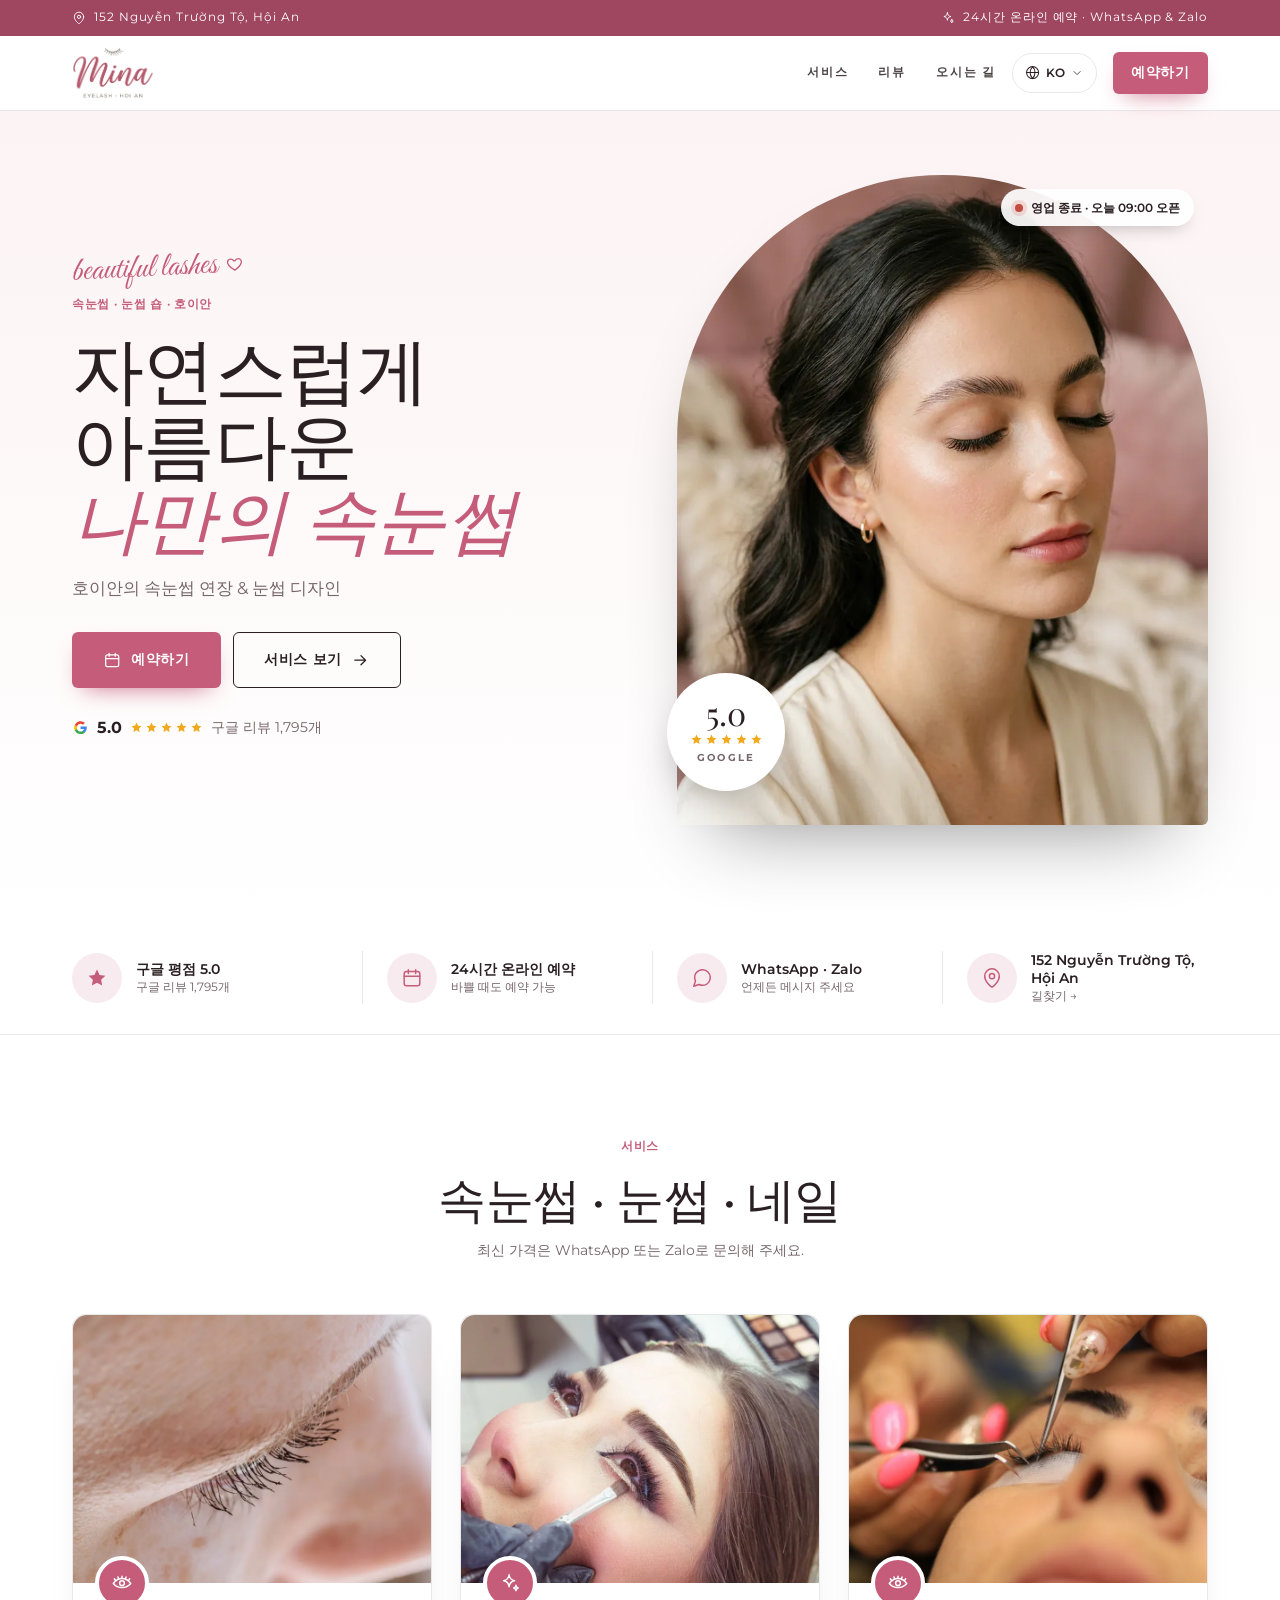
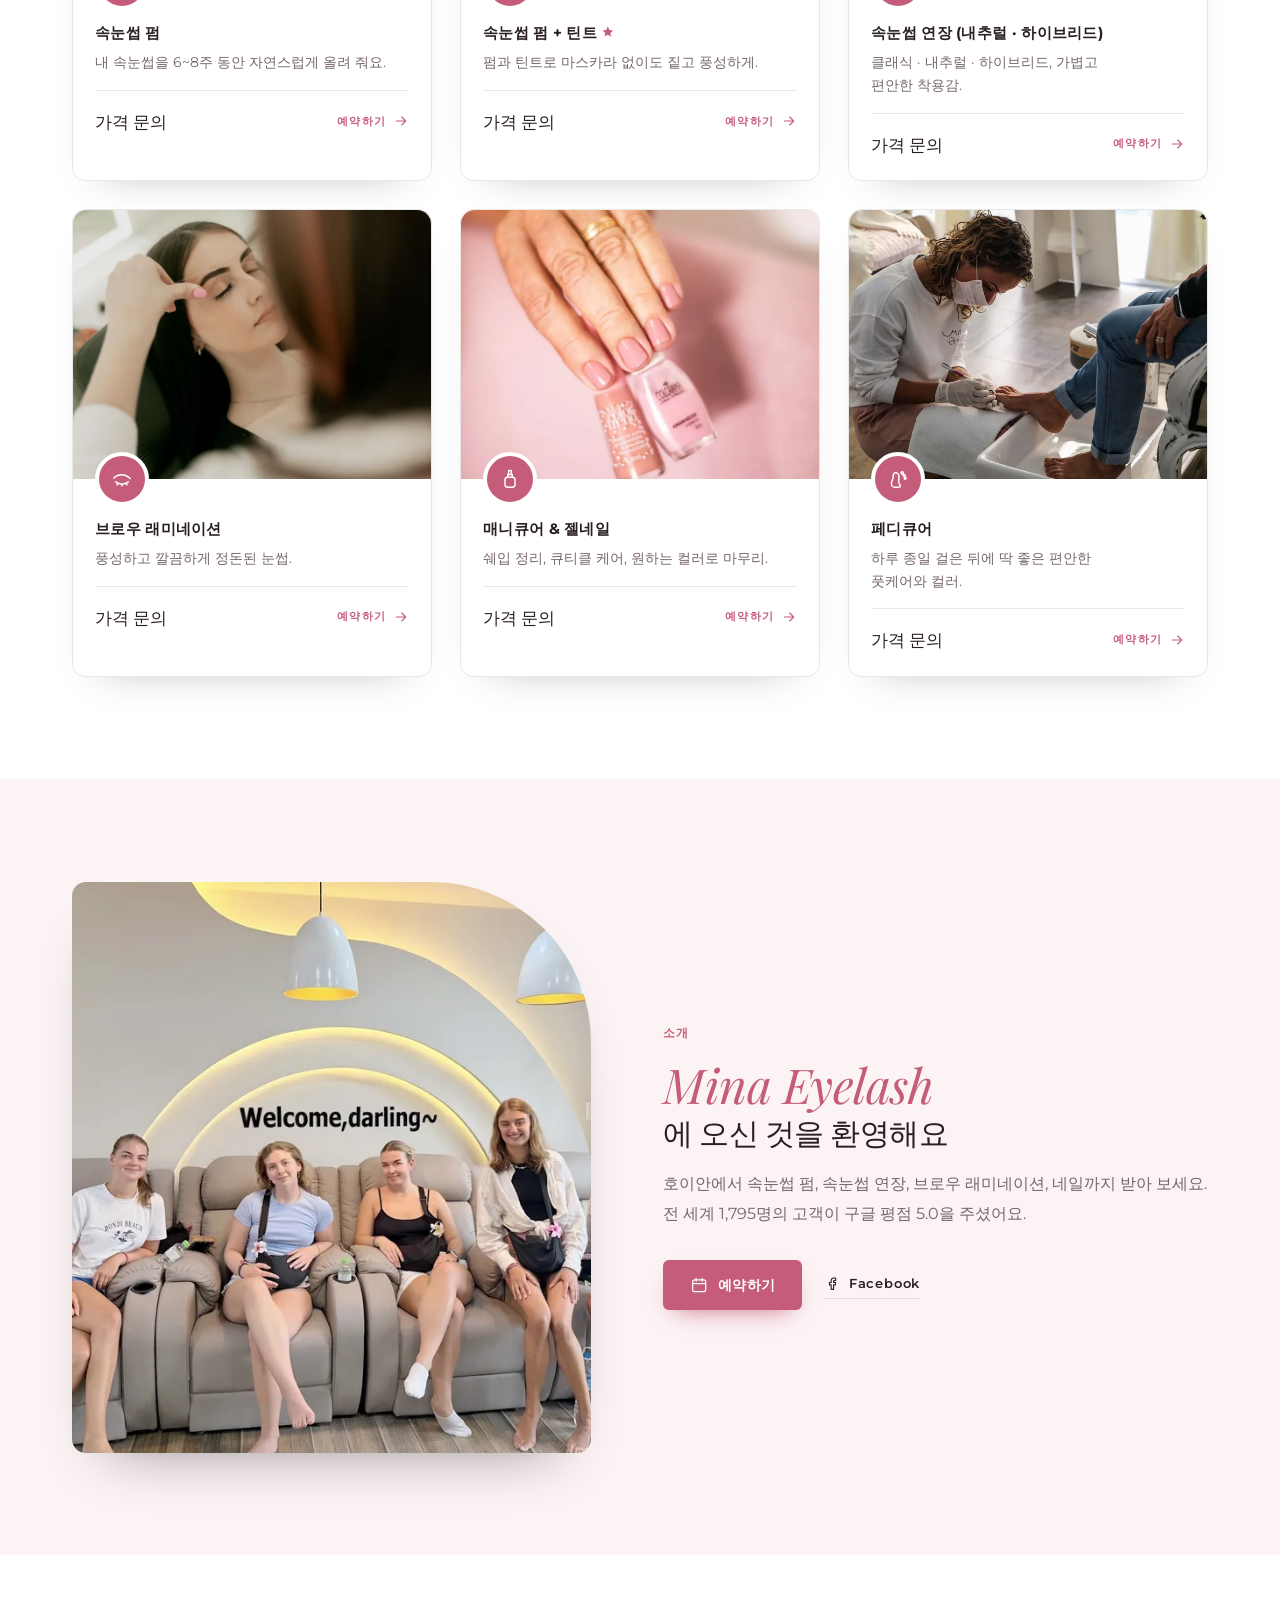
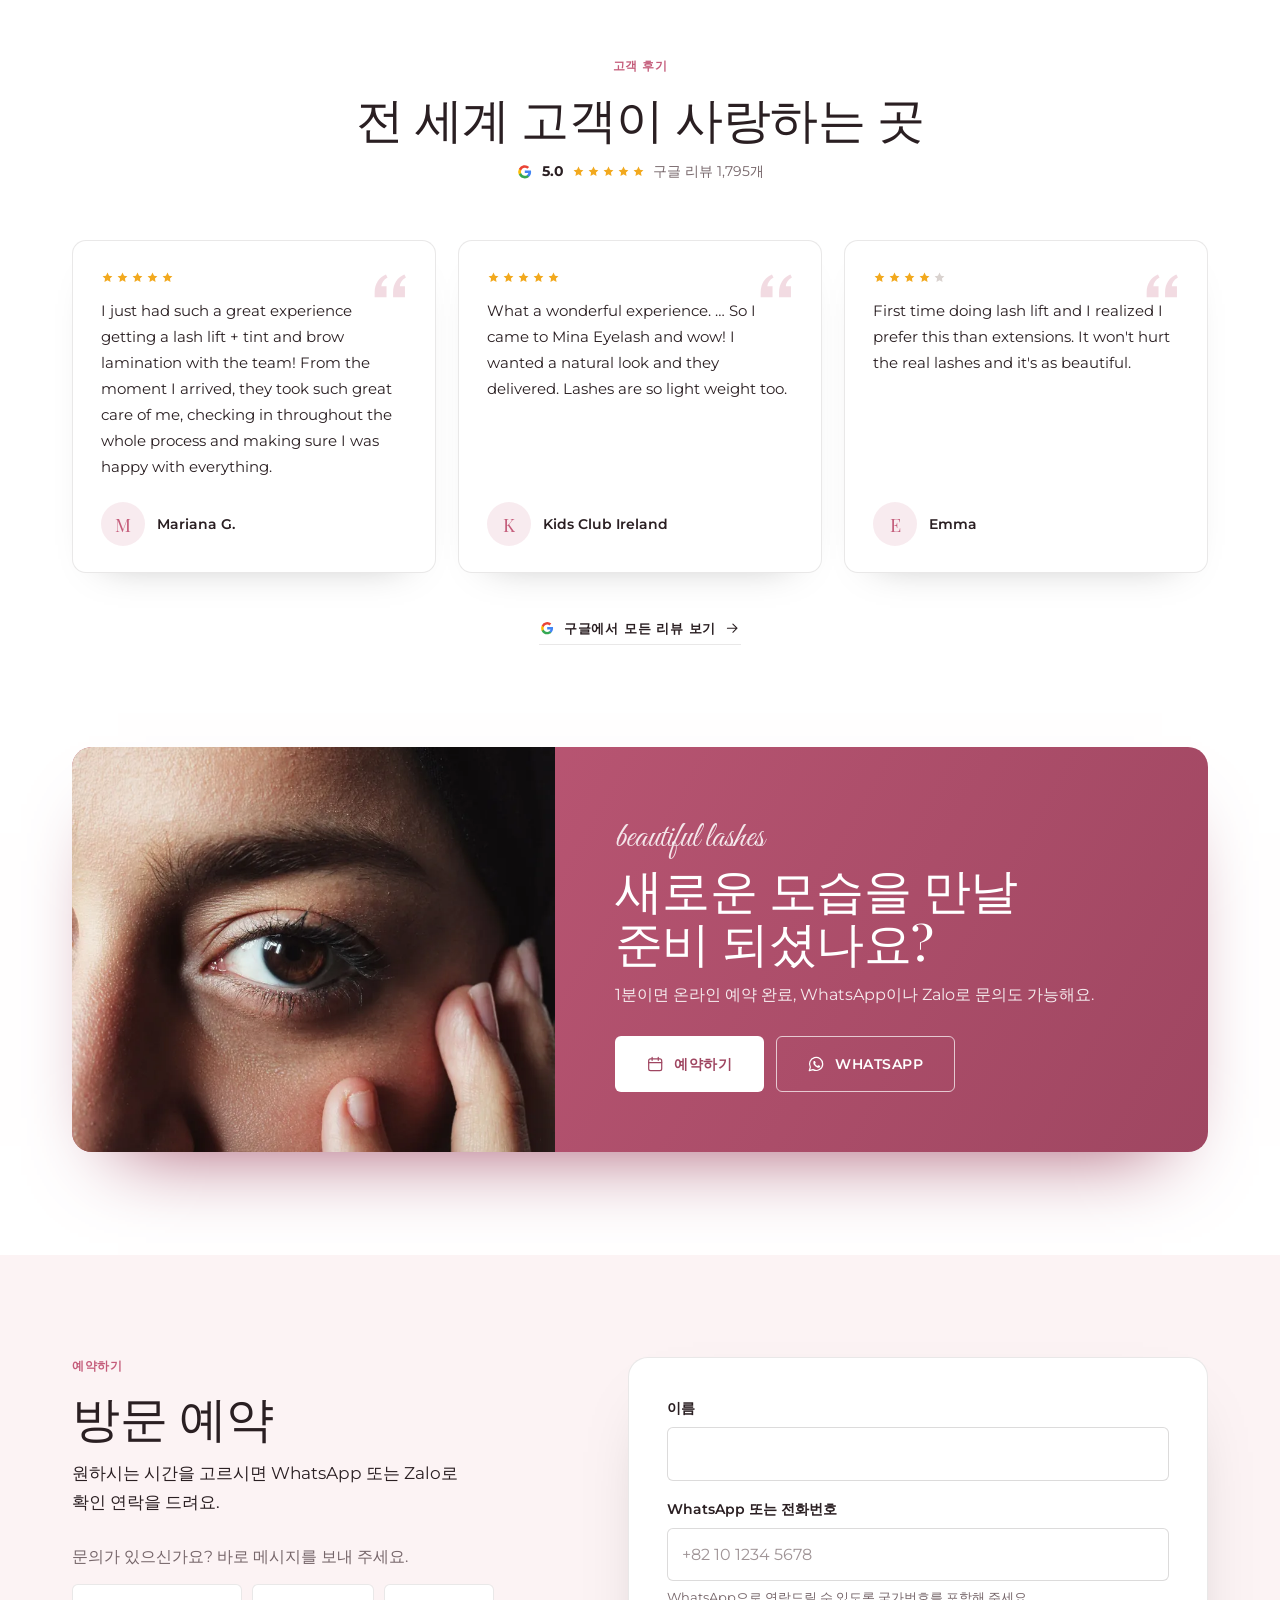
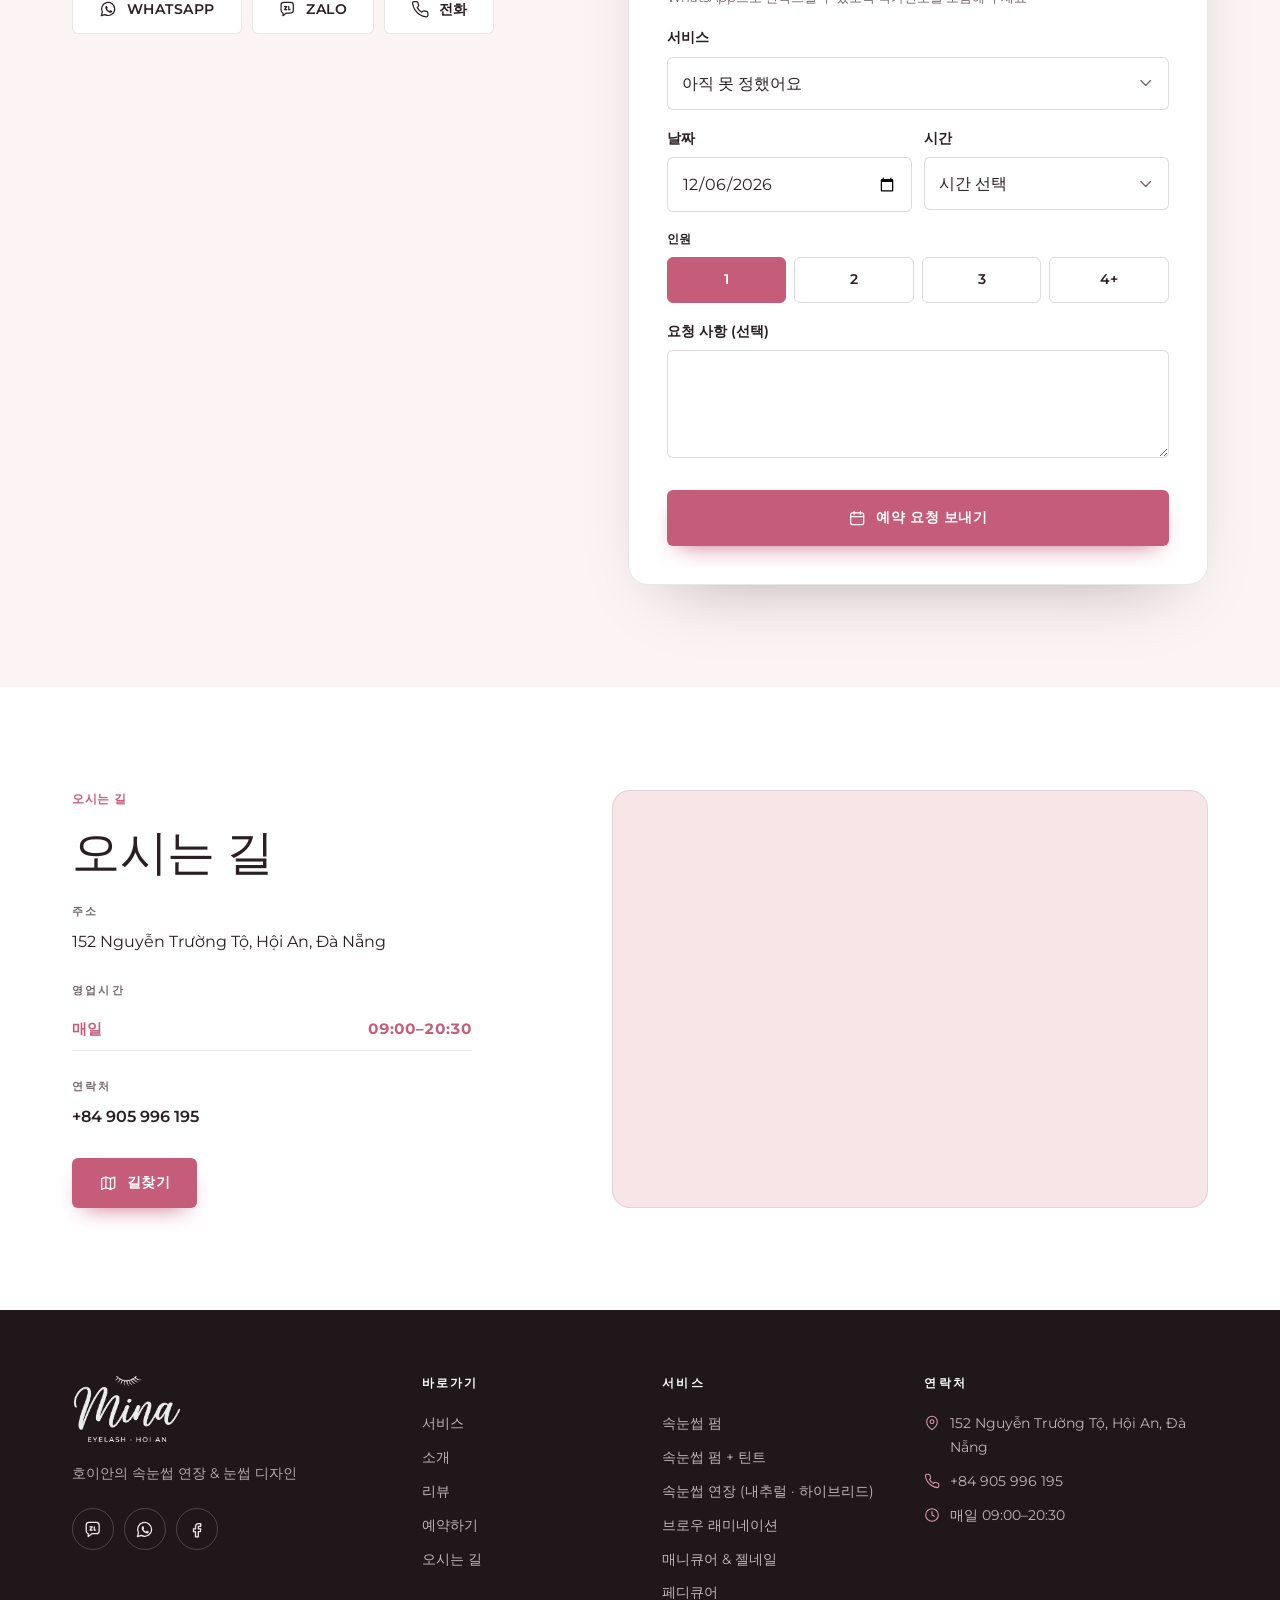
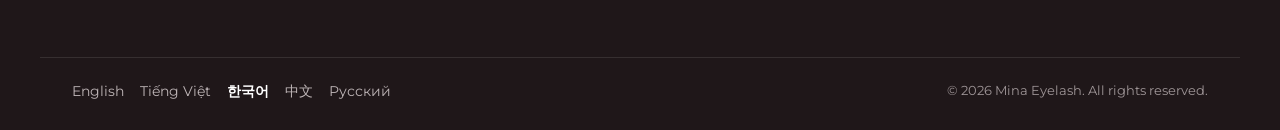
==== ko/index.html @ dfa41fe0 "Update mina-eyelash preview site Co-Authored-By: Claude Opus 5.5 <noreply@anthropic.com>" ====
<!doctype html>
<html lang="ko" class="theme-rose niche-lashes">
<head>
<meta charset="utf-8">
<meta name="viewport" content="width=device-width, initial-scale=1, viewport-fit=cover">
<title>Mina Eyelash · 속눈썹 · 눈썹 숍 · 호이안</title>
<meta name="description" content="호이안의 속눈썹 연장 &amp; 눈썹 디자인 · 5.0★ · 구글 리뷰 1,795개">
<meta name="robots" content="noindex,nofollow">
<link rel="canonical" href="https://romans7997.github.io/mina-eyelash-hoian/ko/">
<link rel="alternate" hreflang="en" href="https://romans7997.github.io/mina-eyelash-hoian/">
<link rel="alternate" hreflang="vi" href="https://romans7997.github.io/mina-eyelash-hoian/vi/">
<link rel="alternate" hreflang="ko" href="https://romans7997.github.io/mina-eyelash-hoian/ko/">
<link rel="alternate" hreflang="zh" href="https://romans7997.github.io/mina-eyelash-hoian/zh/">
<link rel="alternate" hreflang="ru" href="https://romans7997.github.io/mina-eyelash-hoian/ru/">
<link rel="alternate" hreflang="x-default" href="https://romans7997.github.io/mina-eyelash-hoian/">
<meta property="og:type" content="website">
<meta property="og:title" content="Mina Eyelash">
<meta property="og:description" content="호이안의 속눈썹 연장 &amp; 눈썹 디자인">
<meta property="og:image" content="https://romans7997.github.io/mina-eyelash-hoian/img/og.jpg"><meta name="theme-color" content="#ffffff">
<link rel="icon" href="../favicon.svg" type="image/svg+xml">
<link rel="preconnect" href="https://fonts.googleapis.com">
<link rel="preconnect" href="https://fonts.gstatic.com" crossorigin>
<link rel="stylesheet" href="https://fonts.googleapis.com/css2?family=Playfair+Display:ital,wght@0,400;0,500;0,600;1,400;1,500&amp;family=Montserrat:wght@400;500;600;700&amp;family=Great+Vibes&amp;display=swap">
<link rel="stylesheet" href="../assets/site.css?v=fedd9652">
<style>:root{ --bg:#ffffff;--soft:#fcf3f4;--soft2:#f7e5e8;--surface:#ffffff;--ink:#2a1f22;--muted:#76666a;--line:rgba(42,31,34,.10);--accent:#c45c7a;--accent-dark:#9f4661;--accent-ink:#ffffff;--accent-soft:rgba(196,92,122,.12);--footer:#1f1719;--footer-ink:#f3e9eb;--radius:14px;--font-head:'Playfair Display',Georgia,'Times New Roman',serif;--font-body:'Montserrat','Apple SD Gothic Neo','Malgun Gothic','Noto Sans KR','PingFang SC','Hiragino Sans GB','Microsoft YaHei','Noto Sans SC',system-ui,-apple-system,'Segoe UI',Roboto,sans-serif;--font-script:'Great Vibes',cursive }</style>
<link rel="preload" as="image" href="../img/hero-928.webp" imagesrcset="../img/hero-800.webp 800w, ../img/hero-928.webp 928w" imagesizes="(min-width: 960px) 50vw, 100vw">
<script type="application/ld+json">{"@context": "https://schema.org", "@type": "BeautySalon", "name": "Mina Eyelash", "telephone": "+84905996195", "url": "https://romans7997.github.io/mina-eyelash-hoian/ko/", "address": {"@type": "PostalAddress", "streetAddress": "152 Nguyễn Trường Tộ, Hội An, Đà Nẵng", "addressLocality": "Hoi An", "addressCountry": "VN"}, "openingHoursSpecification": [{"@type": "OpeningHoursSpecification", "dayOfWeek": "Monday", "opens": "09:00", "closes": "20:30"}, {"@type": "OpeningHoursSpecification", "dayOfWeek": "Tuesday", "opens": "09:00", "closes": "20:30"}, {"@type": "OpeningHoursSpecification", "dayOfWeek": "Wednesday", "opens": "09:00", "closes": "20:30"}, {"@type": "OpeningHoursSpecification", "dayOfWeek": "Thursday", "opens": "09:00", "closes": "20:30"}, {"@type": "OpeningHoursSpecification", "dayOfWeek": "Friday", "opens": "09:00", "closes": "20:30"}, {"@type": "OpeningHoursSpecification", "dayOfWeek": "Saturday", "opens": "09:00", "closes": "20:30"}, {"@type": "OpeningHoursSpecification", "dayOfWeek": "Sunday", "opens": "09:00", "closes": "20:30"}], "sameAs": ["https://www.facebook.com/eyelashhoian", "https://www.google.com/maps/place/?q=place_id:ChIJb_QB13oNQjERN3Wv3GQzDhs"], "priceRange": "₫₫", "image": "https://romans7997.github.io/mina-eyelash-hoian/img/hero-928.webp"}</script>
</head>
<body>
<a class="skip" href="#main">본문으로 건너뛰기</a>

<div class="announce"><div class="wrap announce-inner">
  <span class="announce-loc"><svg class="ic" viewBox="0 0 24 24" aria-hidden="true" focusable="false"><path d="M20 10c0 6.5-8 12-8 12s-8-5.5-8-12a8 8 0 0 1 16 0z"/><circle cx="12" cy="10" r="2.8"/></svg>152 Nguyễn Trường Tộ, Hội An</span>
  <span class="announce-main"><svg class="ic" viewBox="0 0 24 24" aria-hidden="true" focusable="false"><path d="M11 3c.6 4.2 2.2 5.9 6 6.5-3.8.6-5.4 2.3-6 6.5-.6-4.2-2.2-5.9-6-6.5 3.8-.6 5.4-2.3 6-6.5z"/><path d="M18.5 14.5c.3 1.8 1 2.6 2.5 2.9-1.5.3-2.2 1.1-2.5 2.9-.3-1.8-1-2.6-2.5-2.9 1.5-.3 2.2-1.1 2.5-2.9z"/></svg>24시간 온라인 예약 · WhatsApp &amp; Zalo</span>
</div></div>

<header class="nav" id="top">
  <div class="wrap nav-inner">
    <a class="logo" href="#top" aria-label="Mina Eyelash">
<img class="logo-img" src="../logo.png" alt="Mina Eyelash"></a>
    <nav class="nav-links" aria-label="메뉴">
      <a href="#services">서비스</a>
<a href="#reviews">리뷰</a>      <a href="#visit">오시는 길</a>
    </nav>
    <details class="lang">
      <summary aria-label="언어"><svg class="ic" viewBox="0 0 24 24" aria-hidden="true" focusable="false"><circle cx="12" cy="12" r="9.5"/><path d="M2.5 12h19M12 2.5c2.6 2.8 3.9 6 3.9 9.5S14.6 18.7 12 21.5C9.4 18.7 8.1 15.5 8.1 12S9.4 5.3 12 2.5z"/></svg><span>KO</span><svg class="ic chev" viewBox="0 0 24 24" aria-hidden="true" focusable="false"><path d="M6 9l6 6 6-6"/></svg></summary>
      <ul class="lang-menu">
<li><a href="../" hreflang="en" lang="en" data-lang="en">English</a></li>
<li><a href="../vi/" hreflang="vi" lang="vi" data-lang="vi">Tiếng Việt</a></li>
<li><a href="../ko/" hreflang="ko" lang="ko" data-lang="ko" aria-current="true">한국어</a></li>
<li><a href="../zh/" hreflang="zh" lang="zh" data-lang="zh">中文</a></li>
<li><a href="../ru/" hreflang="ru" lang="ru" data-lang="ru">Русский</a></li>
      </ul>
    </details>
<a class="btn btn-accent btn-sm nav-book" href="#book">예약하기</a>  </div>
</header>

<main id="main">
  <section class="hero">
    <div class="wrap hero-grid">
      <div class="hero-copy">
        <p class="script hero-script" aria-hidden="true">beautiful lashes <svg class="ic heart" viewBox="0 0 24 24" aria-hidden="true" focusable="false"><path d="M12 20s-7.4-4.5-9.1-9.2C1.7 7.5 3.7 4.6 6.8 4.6c2.1 0 3.6 1.2 4.3 2.7h1.8c.7-1.5 2.2-2.7 4.3-2.7 3.1 0 5.1 2.9 3.9 6.2C19.4 15.5 12 20 12 20z"/></svg></p>
        <p class="eyebrow">속눈썹 · 눈썹 숍 · 호이안</p>
        <h1 class="hero-title"><span>자연스럽게 아름다운</span> <em>나만의 속눈썹</em></h1>
        <p class="hero-lead">호이안의 속눈썹 연장 &amp; 눈썹 디자인</p>
        <div class="hero-cta">
<a class="btn btn-accent btn-lg" href="#book"><svg class="ic" viewBox="0 0 24 24" aria-hidden="true" focusable="false"><rect x="3.5" y="5" width="17" height="15.5" rx="2.5"/><path d="M8 3v4M16 3v4M3.5 10h17"/></svg><span>예약하기</span></a>          <a class="btn btn-outline btn-lg" href="#services"><span>서비스 보기</span><svg class="ic" viewBox="0 0 24 24" aria-hidden="true" focusable="false"><path d="M5 12h14M13 6l6 6-6 6"/></svg></a>
        </div>
        <a class="hero-rating" href="https://www.google.com/maps/place/?q=place_id:ChIJb_QB13oNQjERN3Wv3GQzDhs" target="_blank" rel="noopener">
          <svg class="ic g" viewBox="0 0 24 24" aria-hidden="true" focusable="false"><path d="M20.6 12.2c0-.6-.1-1.2-.2-1.8H12v3.4h4.8a4.1 4.1 0 0 1-1.8 2.7v2.2h2.9c1.7-1.6 2.7-3.9 2.7-6.5z" class="fill g1"/><path d="M12 21c2.4 0 4.5-.8 5.9-2.2L15 16.6c-.8.5-1.8.9-3 .9-2.3 0-4.3-1.6-5-3.7H4v2.3A9 9 0 0 0 12 21z" class="fill g2"/><path d="M7 13.8a5.4 5.4 0 0 1 0-3.5V8H4a9 9 0 0 0 0 8.1z" class="fill g3"/><path d="M12 6.6c1.3 0 2.5.5 3.4 1.3l2.6-2.6A9 9 0 0 0 4 8l3 2.3c.7-2.1 2.7-3.7 5-3.7z" class="fill g4"/></svg><strong>5.0</strong><span class="stars xs" role="img" aria-label="5.0 / 5"><svg class="st" viewBox="0 0 24 24" aria-hidden="true" focusable="false"><path class="fill" d="M12 2.8l2.8 5.8 6.3.9-4.6 4.4 1.1 6.3L12 17.2l-5.6 3 1.1-6.3L2.9 9.5l6.3-.9z"/></svg><svg class="st" viewBox="0 0 24 24" aria-hidden="true" focusable="false"><path class="fill" d="M12 2.8l2.8 5.8 6.3.9-4.6 4.4 1.1 6.3L12 17.2l-5.6 3 1.1-6.3L2.9 9.5l6.3-.9z"/></svg><svg class="st" viewBox="0 0 24 24" aria-hidden="true" focusable="false"><path class="fill" d="M12 2.8l2.8 5.8 6.3.9-4.6 4.4 1.1 6.3L12 17.2l-5.6 3 1.1-6.3L2.9 9.5l6.3-.9z"/></svg><svg class="st" viewBox="0 0 24 24" aria-hidden="true" focusable="false"><path class="fill" d="M12 2.8l2.8 5.8 6.3.9-4.6 4.4 1.1 6.3L12 17.2l-5.6 3 1.1-6.3L2.9 9.5l6.3-.9z"/></svg><svg class="st" viewBox="0 0 24 24" aria-hidden="true" focusable="false"><path class="fill" d="M12 2.8l2.8 5.8 6.3.9-4.6 4.4 1.1 6.3L12 17.2l-5.6 3 1.1-6.3L2.9 9.5l6.3-.9z"/></svg></span><span>구글 리뷰 1,795개</span>
        </a>
      </div>
      <div class="hero-media">
        <div class="hero-frame"><img class="hero-img" src="../img/hero-928.webp" srcset="../img/hero-800.webp 800w, ../img/hero-928.webp 928w" sizes="(min-width: 960px) 50vw, 100vw" alt="Mina Eyelash" width="928" height="1152" fetchpriority="high" style="object-position:55% 35%"></div>
        <div class="hero-badge" aria-hidden="true">
          <span class="hb-num">5.0</span>
          <span class="stars xs" role="img" aria-label="5.0 / 5"><svg class="st" viewBox="0 0 24 24" aria-hidden="true" focusable="false"><path class="fill" d="M12 2.8l2.8 5.8 6.3.9-4.6 4.4 1.1 6.3L12 17.2l-5.6 3 1.1-6.3L2.9 9.5l6.3-.9z"/></svg><svg class="st" viewBox="0 0 24 24" aria-hidden="true" focusable="false"><path class="fill" d="M12 2.8l2.8 5.8 6.3.9-4.6 4.4 1.1 6.3L12 17.2l-5.6 3 1.1-6.3L2.9 9.5l6.3-.9z"/></svg><svg class="st" viewBox="0 0 24 24" aria-hidden="true" focusable="false"><path class="fill" d="M12 2.8l2.8 5.8 6.3.9-4.6 4.4 1.1 6.3L12 17.2l-5.6 3 1.1-6.3L2.9 9.5l6.3-.9z"/></svg><svg class="st" viewBox="0 0 24 24" aria-hidden="true" focusable="false"><path class="fill" d="M12 2.8l2.8 5.8 6.3.9-4.6 4.4 1.1 6.3L12 17.2l-5.6 3 1.1-6.3L2.9 9.5l6.3-.9z"/></svg><svg class="st" viewBox="0 0 24 24" aria-hidden="true" focusable="false"><path class="fill" d="M12 2.8l2.8 5.8 6.3.9-4.6 4.4 1.1 6.3L12 17.2l-5.6 3 1.1-6.3L2.9 9.5l6.3-.9z"/></svg></span>
          <span class="hb-txt">Google</span>
        </div>
        <div class="hero-open"><span id="open-status" class="open-status">매일 · 09:00–20:30</span></div>
      </div>
    </div>
  </section>

  <section class="trust" aria-label="연락처">
    <div class="wrap trust-grid">
<div class="trust-item"><span class="trust-ic"><svg class="ic" viewBox="0 0 24 24" aria-hidden="true" focusable="false"><path class="fill" d="M12 2.8l2.8 5.8 6.3.9-4.6 4.4 1.1 6.3L12 17.2l-5.6 3 1.1-6.3L2.9 9.5l6.3-.9z"/></svg></span><div><strong>구글 평점 5.0</strong><span>구글 리뷰 1,795개</span></div></div>      <div class="trust-item"><span class="trust-ic"><svg class="ic" viewBox="0 0 24 24" aria-hidden="true" focusable="false"><rect x="3.5" y="5" width="17" height="15.5" rx="2.5"/><path d="M8 3v4M16 3v4M3.5 10h17"/></svg></span><div><strong>24시간 온라인 예약</strong><span>바쁠 때도 예약 가능</span></div></div>
      <div class="trust-item"><span class="trust-ic"><svg class="ic" viewBox="0 0 24 24" aria-hidden="true" focusable="false"><path d="M21 11.5a8.4 8.4 0 0 1-.9 3.8 8.5 8.5 0 0 1-7.6 4.7 8.4 8.4 0 0 1-3.8-.9L3 21l1.9-5.7a8.4 8.4 0 0 1-.9-3.8 8.5 8.5 0 0 1 4.7-7.6 8.4 8.4 0 0 1 3.8-.9h.5a8.5 8.5 0 0 1 8 8z"/></svg></span><div><strong>WhatsApp · Zalo</strong><span>언제든 메시지 주세요</span></div></div>
      <a class="trust-item" href="https://www.google.com/maps/dir/?api=1&amp;destination=Mina+Eyelash%2C+152+Nguy%E1%BB%85n+Tr%C6%B0%E1%BB%9Dng+T%E1%BB%99%2C+H%E1%BB%99i+An%2C+%C4%90%C3%A0+N%E1%BA%B5ng&amp;destination_place_id=ChIJb_QB13oNQjERN3Wv3GQzDhs" target="_blank" rel="noopener"><span class="trust-ic"><svg class="ic" viewBox="0 0 24 24" aria-hidden="true" focusable="false"><path d="M20 10c0 6.5-8 12-8 12s-8-5.5-8-12a8 8 0 0 1 16 0z"/><circle cx="12" cy="10" r="2.8"/></svg></span><div><strong>152 Nguyễn Trường Tộ, Hội An</strong><span>길찾기 →</span></div></a>
    </div>
  </section>

  <section class="section services" id="services">
    <div class="wrap">
      <header class="section-head center">
        <p class="eyebrow">서비스</p>
        <h2>속눈썹 · 눈썹 · 네일</h2>
        <p class="section-note">최신 가격은 WhatsApp 또는 Zalo로 문의해 주세요.</p>
      </header>
      <div class="cards">
        <article class="card">
          <div class="card-media"><img src="../img/s0-0-1600.webp" srcset="../img/s0-0-800.webp 800w, ../img/s0-0-1600.webp 1600w" sizes="(min-width: 960px) 30vw, (min-width: 640px) 45vw, 90vw" alt="Mina Eyelash" width="1600" height="2400" loading="lazy" decoding="async"></div>
          <span class="card-ic"><svg class="ic" viewBox="0 0 24 24" aria-hidden="true" focusable="false"><path d="M2.5 12.5c2.6-3.6 6-5.4 9.5-5.4s6.9 1.8 9.5 5.4c-2.6 3-6 4.5-9.5 4.5s-6.9-1.5-9.5-4.5z"/><circle cx="12" cy="12.2" r="2.6"/><path d="M5 9.2 3.6 7.4M8.3 7.5l-.7-2.1M12 6.9V4.7M15.7 7.5l.7-2.1M19 9.2l1.4-1.8"/></svg></span>
          <div class="card-body">
            <h3>속눈썹 펌</h3>
<p>내 속눈썹을 6~8주 동안 자연스럽게 올려 줘요.</p>            <div class="card-foot">
              <span class="card-price">가격 문의</span>
<a class="card-link" href="#book" data-service="s0-0">예약하기 <svg class="ic" viewBox="0 0 24 24" aria-hidden="true" focusable="false"><path d="M5 12h14M13 6l6 6-6 6"/></svg></a>            </div>
          </div>
        </article>
        <article class="card">
          <div class="card-media"><img src="../img/s0-1-1600.webp" srcset="../img/s0-1-800.webp 800w, ../img/s0-1-1600.webp 1600w" sizes="(min-width: 960px) 30vw, (min-width: 640px) 45vw, 90vw" alt="Mina Eyelash" width="1600" height="2400" loading="lazy" decoding="async"></div>
          <span class="card-ic"><svg class="ic" viewBox="0 0 24 24" aria-hidden="true" focusable="false"><path d="M11 3c.6 4.2 2.2 5.9 6 6.5-3.8.6-5.4 2.3-6 6.5-.6-4.2-2.2-5.9-6-6.5 3.8-.6 5.4-2.3 6-6.5z"/><path d="M18.5 14.5c.3 1.8 1 2.6 2.5 2.9-1.5.3-2.2 1.1-2.5 2.9-.3-1.8-1-2.6-2.5-2.9 1.5-.3 2.2-1.1 2.5-2.9z"/></svg></span>
          <div class="card-body">
            <h3>속눈썹 펌 + 틴트 <span class="card-pop"><svg class="ic" viewBox="0 0 24 24" aria-hidden="true" focusable="false"><path class="fill" d="M12 2.8l2.8 5.8 6.3.9-4.6 4.4 1.1 6.3L12 17.2l-5.6 3 1.1-6.3L2.9 9.5l6.3-.9z"/></svg></span></h3>
<p>펌과 틴트로 마스카라 없이도 짙고 풍성하게.</p>            <div class="card-foot">
              <span class="card-price">가격 문의</span>
<a class="card-link" href="#book" data-service="s0-1">예약하기 <svg class="ic" viewBox="0 0 24 24" aria-hidden="true" focusable="false"><path d="M5 12h14M13 6l6 6-6 6"/></svg></a>            </div>
          </div>
        </article>
        <article class="card">
          <div class="card-media"><img src="../img/s0-2-1600.webp" srcset="../img/s0-2-800.webp 800w, ../img/s0-2-1600.webp 1600w" sizes="(min-width: 960px) 30vw, (min-width: 640px) 45vw, 90vw" alt="Mina Eyelash" width="1600" height="2400" loading="lazy" decoding="async"></div>
          <span class="card-ic"><svg class="ic" viewBox="0 0 24 24" aria-hidden="true" focusable="false"><path d="M2.5 12.5c2.6-3.6 6-5.4 9.5-5.4s6.9 1.8 9.5 5.4c-2.6 3-6 4.5-9.5 4.5s-6.9-1.5-9.5-4.5z"/><circle cx="12" cy="12.2" r="2.6"/><path d="M5 9.2 3.6 7.4M8.3 7.5l-.7-2.1M12 6.9V4.7M15.7 7.5l.7-2.1M19 9.2l1.4-1.8"/></svg></span>
          <div class="card-body">
            <h3>속눈썹 연장 (내추럴 · 하이브리드)</h3>
<p>클래식 · 내추럴 · 하이브리드, 가볍고 편안한 착용감.</p>            <div class="card-foot">
              <span class="card-price">가격 문의</span>
<a class="card-link" href="#book" data-service="s0-2">예약하기 <svg class="ic" viewBox="0 0 24 24" aria-hidden="true" focusable="false"><path d="M5 12h14M13 6l6 6-6 6"/></svg></a>            </div>
          </div>
        </article>
        <article class="card">
          <div class="card-media"><img src="../img/s1-0-1600.webp" srcset="../img/s1-0-800.webp 800w, ../img/s1-0-1600.webp 1600w" sizes="(min-width: 960px) 30vw, (min-width: 640px) 45vw, 90vw" alt="Mina Eyelash" width="1600" height="2400" loading="lazy" decoding="async"></div>
          <span class="card-ic"><svg class="ic" viewBox="0 0 24 24" aria-hidden="true" focusable="false"><path d="M3 11c3.4-3.2 8.3-4.3 12.8-2.8 2 .7 3.7 1.8 5.2 3.3"/><path d="M5 15.2c2.2 1.7 4.6 2.5 7 2.5s4.8-.8 7-2.5"/><path d="M7.4 16.8l-.9 1.6M12 17.7v1.8M16.6 16.8l.9 1.6"/></svg></span>
          <div class="card-body">
            <h3>브로우 래미네이션</h3>
<p>풍성하고 깔끔하게 정돈된 눈썹.</p>            <div class="card-foot">
              <span class="card-price">가격 문의</span>
<a class="card-link" href="#book" data-service="s1-0">예약하기 <svg class="ic" viewBox="0 0 24 24" aria-hidden="true" focusable="false"><path d="M5 12h14M13 6l6 6-6 6"/></svg></a>            </div>
          </div>
        </article>
        <article class="card">
          <div class="card-media"><img src="../img/s2-0-1600.webp" srcset="../img/s2-0-800.webp 800w, ../img/s2-0-1600.webp 1600w" sizes="(min-width: 960px) 30vw, (min-width: 640px) 45vw, 90vw" alt="Mina Eyelash" width="1600" height="2400" loading="lazy" decoding="async"></div>
          <span class="card-ic"><svg class="ic" viewBox="0 0 24 24" aria-hidden="true" focusable="false"><rect x="6.5" y="10" width="11" height="11" rx="3"/><path d="M9.5 10V7h5v3"/><path d="M10.5 7V2.8h3V7"/></svg></span>
          <div class="card-body">
            <h3>매니큐어 &amp; 젤네일</h3>
<p>쉐입 정리, 큐티클 케어, 원하는 컬러로 마무리.</p>            <div class="card-foot">
              <span class="card-price">가격 문의</span>
<a class="card-link" href="#book" data-service="s2-0">예약하기 <svg class="ic" viewBox="0 0 24 24" aria-hidden="true" focusable="false"><path d="M5 12h14M13 6l6 6-6 6"/></svg></a>            </div>
          </div>
        </article>
        <article class="card">
          <div class="card-media"><img src="../img/s2-1-1600.webp" srcset="../img/s2-1-800.webp 800w, ../img/s2-1-1600.webp 1600w" sizes="(min-width: 960px) 30vw, (min-width: 640px) 45vw, 90vw" alt="Mina Eyelash" width="1600" height="1067" loading="lazy" decoding="async"></div>
          <span class="card-ic"><svg class="ic" viewBox="0 0 24 24" aria-hidden="true" focusable="false"><path d="M8.6 21C6 21 4.6 19.2 4.8 16.7c.2-2 1.1-3.3 1.6-5.2.6-2.3-.3-4.6 1.6-6 2-1.3 4.4.3 5 2.8.7 2.7-.6 4.5-.3 7 .3 2.3 1.9 3 1.9 4.3 0 1.4-1.7 1.4-6 1.4z"/><circle cx="16.6" cy="5.4" r="1.3"/><circle cx="18.8" cy="8.2" r="1.1"/><circle cx="19.8" cy="11.2" r="1"/></svg></span>
          <div class="card-body">
            <h3>페디큐어</h3>
<p>하루 종일 걸은 뒤에 딱 좋은 편안한 풋케어와 컬러.</p>            <div class="card-foot">
              <span class="card-price">가격 문의</span>
<a class="card-link" href="#book" data-service="s2-1">예약하기 <svg class="ic" viewBox="0 0 24 24" aria-hidden="true" focusable="false"><path d="M5 12h14M13 6l6 6-6 6"/></svg></a>            </div>
          </div>
        </article>
      </div>
    </div>
  </section>

  <section class="section about" id="about">
    <div class="wrap about-grid">
      <div class="about-media"><img src="../img/about-1572.webp" srcset="../img/about-800.webp 800w, ../img/about-1572.webp 1572w" sizes="(min-width: 960px) 45vw, 100vw" alt="Mina Eyelash" width="1572" height="1280" loading="lazy" decoding="async" style="object-position:50% 70%"></div>
      <div class="about-copy">
        <p class="eyebrow">소개</p>
        <h2><em>Mina Eyelash</em><span class="welcome-suffix">에 오신 것을 환영해요</span></h2>
<p class="about-text">호이안에서 속눈썹 펌, 속눈썹 연장, 브로우 래미네이션, 네일까지 받아 보세요. 전 세계 1,795명의 고객이 구글 평점 5.0을 주셨어요.</p>        <div class="about-cta">
<a class="btn btn-accent" href="#book"><svg class="ic" viewBox="0 0 24 24" aria-hidden="true" focusable="false"><rect x="3.5" y="5" width="17" height="15.5" rx="2.5"/><path d="M8 3v4M16 3v4M3.5 10h17"/></svg><span>예약하기</span></a><a class="link-arrow" href="https://www.facebook.com/eyelashhoian" target="_blank" rel="noopener"><svg class="ic" viewBox="0 0 24 24" aria-hidden="true" focusable="false"><path d="M14.5 8H17V4.5h-2.5c-2.5 0-4 1.6-4 4.1V11H8v3.5h2.5V21H14v-6.5h2.6l.4-3.5h-3V9c0-.6.4-1 1-1z"/></svg><span>Facebook</span></a>        </div>
      </div>
    </div>
  </section>


  <section class="section reviews" id="reviews">
    <div class="wrap">
      <header class="section-head center">
        <p class="eyebrow">고객 후기</p>
        <h2>전 세계 고객이 사랑하는 곳</h2>
<p class="rv-summary"><svg class="ic g" viewBox="0 0 24 24" aria-hidden="true" focusable="false"><path d="M20.6 12.2c0-.6-.1-1.2-.2-1.8H12v3.4h4.8a4.1 4.1 0 0 1-1.8 2.7v2.2h2.9c1.7-1.6 2.7-3.9 2.7-6.5z" class="fill g1"/><path d="M12 21c2.4 0 4.5-.8 5.9-2.2L15 16.6c-.8.5-1.8.9-3 .9-2.3 0-4.3-1.6-5-3.7H4v2.3A9 9 0 0 0 12 21z" class="fill g2"/><path d="M7 13.8a5.4 5.4 0 0 1 0-3.5V8H4a9 9 0 0 0 0 8.1z" class="fill g3"/><path d="M12 6.6c1.3 0 2.5.5 3.4 1.3l2.6-2.6A9 9 0 0 0 4 8l3 2.3c.7-2.1 2.7-3.7 5-3.7z" class="fill g4"/></svg><strong>5.0</strong><span class="stars xs" role="img" aria-label="5.0 / 5"><svg class="st" viewBox="0 0 24 24" aria-hidden="true" focusable="false"><path class="fill" d="M12 2.8l2.8 5.8 6.3.9-4.6 4.4 1.1 6.3L12 17.2l-5.6 3 1.1-6.3L2.9 9.5l6.3-.9z"/></svg><svg class="st" viewBox="0 0 24 24" aria-hidden="true" focusable="false"><path class="fill" d="M12 2.8l2.8 5.8 6.3.9-4.6 4.4 1.1 6.3L12 17.2l-5.6 3 1.1-6.3L2.9 9.5l6.3-.9z"/></svg><svg class="st" viewBox="0 0 24 24" aria-hidden="true" focusable="false"><path class="fill" d="M12 2.8l2.8 5.8 6.3.9-4.6 4.4 1.1 6.3L12 17.2l-5.6 3 1.1-6.3L2.9 9.5l6.3-.9z"/></svg><svg class="st" viewBox="0 0 24 24" aria-hidden="true" focusable="false"><path class="fill" d="M12 2.8l2.8 5.8 6.3.9-4.6 4.4 1.1 6.3L12 17.2l-5.6 3 1.1-6.3L2.9 9.5l6.3-.9z"/></svg><svg class="st" viewBox="0 0 24 24" aria-hidden="true" focusable="false"><path class="fill" d="M12 2.8l2.8 5.8 6.3.9-4.6 4.4 1.1 6.3L12 17.2l-5.6 3 1.1-6.3L2.9 9.5l6.3-.9z"/></svg></span><span>구글 리뷰 1,795개</span></p>      </header>
      <div class="rv-cards">
        <figure class="rv-card">
          <span class="rv-quote"><svg class="ic" viewBox="0 0 24 24" aria-hidden="true" focusable="false"><path class="fill" d="M4 17.5c0-4.6 2.3-8 5.9-9.4l.8 1.5c-2 1.1-3.1 2.8-3.2 4.6h2.7V20H4zm9.6 0c0-4.6 2.3-8 5.9-9.4l.8 1.5c-2 1.1-3.1 2.8-3.2 4.6h2.7V20h-6.2z"/></svg></span>
          <span class="stars xs" role="img" aria-label="5 / 5"><svg class="st" viewBox="0 0 24 24" aria-hidden="true" focusable="false"><path class="fill" d="M12 2.8l2.8 5.8 6.3.9-4.6 4.4 1.1 6.3L12 17.2l-5.6 3 1.1-6.3L2.9 9.5l6.3-.9z"/></svg><svg class="st" viewBox="0 0 24 24" aria-hidden="true" focusable="false"><path class="fill" d="M12 2.8l2.8 5.8 6.3.9-4.6 4.4 1.1 6.3L12 17.2l-5.6 3 1.1-6.3L2.9 9.5l6.3-.9z"/></svg><svg class="st" viewBox="0 0 24 24" aria-hidden="true" focusable="false"><path class="fill" d="M12 2.8l2.8 5.8 6.3.9-4.6 4.4 1.1 6.3L12 17.2l-5.6 3 1.1-6.3L2.9 9.5l6.3-.9z"/></svg><svg class="st" viewBox="0 0 24 24" aria-hidden="true" focusable="false"><path class="fill" d="M12 2.8l2.8 5.8 6.3.9-4.6 4.4 1.1 6.3L12 17.2l-5.6 3 1.1-6.3L2.9 9.5l6.3-.9z"/></svg><svg class="st" viewBox="0 0 24 24" aria-hidden="true" focusable="false"><path class="fill" d="M12 2.8l2.8 5.8 6.3.9-4.6 4.4 1.1 6.3L12 17.2l-5.6 3 1.1-6.3L2.9 9.5l6.3-.9z"/></svg></span>
          <blockquote lang="en">I just had such a great experience getting a lash lift + tint and brow lamination with the team! From the moment I arrived, they took such great care of me, checking in throughout the whole process and making sure I was happy with everything.</blockquote>
          <figcaption><span class="rv-avatar" aria-hidden="true">M</span><span class="rv-name">Mariana G.</span></figcaption>
        </figure>
        <figure class="rv-card">
          <span class="rv-quote"><svg class="ic" viewBox="0 0 24 24" aria-hidden="true" focusable="false"><path class="fill" d="M4 17.5c0-4.6 2.3-8 5.9-9.4l.8 1.5c-2 1.1-3.1 2.8-3.2 4.6h2.7V20H4zm9.6 0c0-4.6 2.3-8 5.9-9.4l.8 1.5c-2 1.1-3.1 2.8-3.2 4.6h2.7V20h-6.2z"/></svg></span>
          <span class="stars xs" role="img" aria-label="5 / 5"><svg class="st" viewBox="0 0 24 24" aria-hidden="true" focusable="false"><path class="fill" d="M12 2.8l2.8 5.8 6.3.9-4.6 4.4 1.1 6.3L12 17.2l-5.6 3 1.1-6.3L2.9 9.5l6.3-.9z"/></svg><svg class="st" viewBox="0 0 24 24" aria-hidden="true" focusable="false"><path class="fill" d="M12 2.8l2.8 5.8 6.3.9-4.6 4.4 1.1 6.3L12 17.2l-5.6 3 1.1-6.3L2.9 9.5l6.3-.9z"/></svg><svg class="st" viewBox="0 0 24 24" aria-hidden="true" focusable="false"><path class="fill" d="M12 2.8l2.8 5.8 6.3.9-4.6 4.4 1.1 6.3L12 17.2l-5.6 3 1.1-6.3L2.9 9.5l6.3-.9z"/></svg><svg class="st" viewBox="0 0 24 24" aria-hidden="true" focusable="false"><path class="fill" d="M12 2.8l2.8 5.8 6.3.9-4.6 4.4 1.1 6.3L12 17.2l-5.6 3 1.1-6.3L2.9 9.5l6.3-.9z"/></svg><svg class="st" viewBox="0 0 24 24" aria-hidden="true" focusable="false"><path class="fill" d="M12 2.8l2.8 5.8 6.3.9-4.6 4.4 1.1 6.3L12 17.2l-5.6 3 1.1-6.3L2.9 9.5l6.3-.9z"/></svg></span>
          <blockquote lang="en">What a wonderful experience. … So I came to Mina Eyelash and wow! I wanted a natural look and they delivered. Lashes are so light weight too.</blockquote>
          <figcaption><span class="rv-avatar" aria-hidden="true">K</span><span class="rv-name">Kids Club Ireland</span></figcaption>
        </figure>
        <figure class="rv-card">
          <span class="rv-quote"><svg class="ic" viewBox="0 0 24 24" aria-hidden="true" focusable="false"><path class="fill" d="M4 17.5c0-4.6 2.3-8 5.9-9.4l.8 1.5c-2 1.1-3.1 2.8-3.2 4.6h2.7V20H4zm9.6 0c0-4.6 2.3-8 5.9-9.4l.8 1.5c-2 1.1-3.1 2.8-3.2 4.6h2.7V20h-6.2z"/></svg></span>
          <span class="stars xs" role="img" aria-label="4 / 5"><svg class="st" viewBox="0 0 24 24" aria-hidden="true" focusable="false"><path class="fill" d="M12 2.8l2.8 5.8 6.3.9-4.6 4.4 1.1 6.3L12 17.2l-5.6 3 1.1-6.3L2.9 9.5l6.3-.9z"/></svg><svg class="st" viewBox="0 0 24 24" aria-hidden="true" focusable="false"><path class="fill" d="M12 2.8l2.8 5.8 6.3.9-4.6 4.4 1.1 6.3L12 17.2l-5.6 3 1.1-6.3L2.9 9.5l6.3-.9z"/></svg><svg class="st" viewBox="0 0 24 24" aria-hidden="true" focusable="false"><path class="fill" d="M12 2.8l2.8 5.8 6.3.9-4.6 4.4 1.1 6.3L12 17.2l-5.6 3 1.1-6.3L2.9 9.5l6.3-.9z"/></svg><svg class="st" viewBox="0 0 24 24" aria-hidden="true" focusable="false"><path class="fill" d="M12 2.8l2.8 5.8 6.3.9-4.6 4.4 1.1 6.3L12 17.2l-5.6 3 1.1-6.3L2.9 9.5l6.3-.9z"/></svg><svg class="st off" viewBox="0 0 24 24" aria-hidden="true" focusable="false"><path class="fill" d="M12 2.8l2.8 5.8 6.3.9-4.6 4.4 1.1 6.3L12 17.2l-5.6 3 1.1-6.3L2.9 9.5l6.3-.9z"/></svg></span>
          <blockquote lang="en">First time doing lash lift and I realized I prefer this than extensions. It won&#39;t hurt the real lashes and it&#39;s as beautiful.</blockquote>
          <figcaption><span class="rv-avatar" aria-hidden="true">E</span><span class="rv-name">Emma</span></figcaption>
        </figure>
      </div>
<div class="center-cta"><a class="link-arrow" href="https://www.google.com/maps/place/?q=place_id:ChIJb_QB13oNQjERN3Wv3GQzDhs" target="_blank" rel="noopener"><svg class="ic g" viewBox="0 0 24 24" aria-hidden="true" focusable="false"><path d="M20.6 12.2c0-.6-.1-1.2-.2-1.8H12v3.4h4.8a4.1 4.1 0 0 1-1.8 2.7v2.2h2.9c1.7-1.6 2.7-3.9 2.7-6.5z" class="fill g1"/><path d="M12 21c2.4 0 4.5-.8 5.9-2.2L15 16.6c-.8.5-1.8.9-3 .9-2.3 0-4.3-1.6-5-3.7H4v2.3A9 9 0 0 0 12 21z" class="fill g2"/><path d="M7 13.8a5.4 5.4 0 0 1 0-3.5V8H4a9 9 0 0 0 0 8.1z" class="fill g3"/><path d="M12 6.6c1.3 0 2.5.5 3.4 1.3l2.6-2.6A9 9 0 0 0 4 8l3 2.3c.7-2.1 2.7-3.7 5-3.7z" class="fill g4"/></svg><span>구글에서 모든 리뷰 보기</span><svg class="ic" viewBox="0 0 24 24" aria-hidden="true" focusable="false"><path d="M5 12h14M13 6l6 6-6 6"/></svg></a></div>    </div>
  </section>

  <section class="cta-band">
    <div class="wrap">
      <div class="cta-inner">
        <div class="cta-media"><img src="../img/cta-1600.webp" srcset="../img/cta-800.webp 800w, ../img/cta-1600.webp 1600w" sizes="(min-width: 960px) 35vw, 100vw" alt="Mina Eyelash" width="1600" height="2400" loading="lazy" decoding="async"></div>
        <div class="cta-copy">
          <p class="script" aria-hidden="true">beautiful lashes</p>
          <h2>새로운 모습을 만날 준비 되셨나요?</h2>
          <p>1분이면 온라인 예약 완료, WhatsApp이나 Zalo로 문의도 가능해요.</p>
          <div class="cta-actions">
<a class="btn btn-light btn-lg" href="#book"><svg class="ic" viewBox="0 0 24 24" aria-hidden="true" focusable="false"><rect x="3.5" y="5" width="17" height="15.5" rx="2.5"/><path d="M8 3v4M16 3v4M3.5 10h17"/></svg><span>예약하기</span></a><a class="btn btn-ghost-light btn-lg" href="https://wa.me/84905996195" target="_blank" rel="noopener"><svg class="ic" viewBox="0 0 24 24" aria-hidden="true" focusable="false"><path d="M20.5 11.6a8.6 8.6 0 0 1-12.7 7.5L3 20.5l1.4-4.6A8.6 8.6 0 1 1 20.5 11.6z"/><path class="fill" d="M8.6 8.3c.2-.5.5-.6.8-.6h.6c.2 0 .4.1.5.4l.8 1.8c.1.2 0 .5-.1.7l-.5.6c-.1.2-.1.4 0 .6.4.8 1.6 2 2.5 2.4.2.1.4.1.6-.1l.6-.7c.2-.2.4-.2.6-.1l1.8.8c.3.1.4.3.4.5 0 .9-.6 1.8-1.7 2-1 .2-2.5-.2-4.4-1.7-1.8-1.5-2.7-3.2-2.8-4.2-.1-.9.2-1.8.3-2.4z"/></svg><span>WhatsApp</span></a>
          </div>
        </div>
      </div>
    </div>
  </section>

  <section class="section book" id="book">
    <div class="wrap book-layout">
      <div class="book-intro">
        <p class="eyebrow">예약하기</p>
        <h2>방문 예약</h2>
        <p class="book-sub">원하시는 시간을 고르시면 WhatsApp 또는 Zalo로 확인 연락을 드려요.</p>
        <p class="book-or">문의가 있으신가요? 바로 메시지를 보내 주세요.</p>
        <div class="contact-row">
<a class="btn btn-ghost" href="https://wa.me/84905996195" target="_blank" rel="noopener"><svg class="ic" viewBox="0 0 24 24" aria-hidden="true" focusable="false"><path d="M20.5 11.6a8.6 8.6 0 0 1-12.7 7.5L3 20.5l1.4-4.6A8.6 8.6 0 1 1 20.5 11.6z"/><path class="fill" d="M8.6 8.3c.2-.5.5-.6.8-.6h.6c.2 0 .4.1.5.4l.8 1.8c.1.2 0 .5-.1.7l-.5.6c-.1.2-.1.4 0 .6.4.8 1.6 2 2.5 2.4.2.1.4.1.6-.1l.6-.7c.2-.2.4-.2.6-.1l1.8.8c.3.1.4.3.4.5 0 .9-.6 1.8-1.7 2-1 .2-2.5-.2-4.4-1.7-1.8-1.5-2.7-3.2-2.8-4.2-.1-.9.2-1.8.3-2.4z"/></svg><span>WhatsApp</span></a><a class="btn btn-ghost" href="https://zalo.me/0905996195" target="_blank" rel="noopener"><svg class="ic" viewBox="0 0 24 24" aria-hidden="true" focusable="false"><path d="M4 6.5A3.5 3.5 0 0 1 7.5 3h9A3.5 3.5 0 0 1 20 6.5v7a3.5 3.5 0 0 1-3.5 3.5H11l-4.5 3.5V17A3.5 3.5 0 0 1 4 13.5z"/><path d="M8.5 8.5h3l-3 4h3M14 8.5v4h1.8"/></svg><span>Zalo</span></a>          <a class="btn btn-ghost" href="tel:+84905996195"><svg class="ic" viewBox="0 0 24 24" aria-hidden="true" focusable="false"><path d="M22 16.9v3a2 2 0 0 1-2.2 2 19.8 19.8 0 0 1-8.6-3.1 19.5 19.5 0 0 1-6-6A19.8 19.8 0 0 1 2.1 4.2 2 2 0 0 1 4.1 2h3a2 2 0 0 1 2 1.7c.1 1 .4 1.9.7 2.8a2 2 0 0 1-.5 2.1L8.1 9.9a16 16 0 0 0 6 6l1.3-1.3a2 2 0 0 1 2.1-.4c.9.3 1.8.6 2.8.7a2 2 0 0 1 1.7 2z"/></svg><span>전화</span></a>
        </div>
      </div>
      <div class="book-card">
        <form class="book-form" id="book-form" novalidate>
          <div class="field">
            <label for="f-name">이름</label>
            <input id="f-name" name="name" autocomplete="name" required maxlength="60">
          </div>
          <div class="field">
            <label for="f-contact">WhatsApp 또는 전화번호</label>
            <input id="f-contact" name="contact" type="tel" autocomplete="tel" inputmode="tel" required maxlength="40" placeholder="+82 10 1234 5678" aria-describedby="f-contact-hint">
            <small class="field-hint" id="f-contact-hint">WhatsApp으로 연락드릴 수 있도록 국가번호를 포함해 주세요</small>
          </div>
          <div class="field">
            <label for="f-service">서비스</label>
            <div class="select">
              <select id="f-service" name="service">
                <option value="" data-vi="">아직 못 정했어요</option>
                <optgroup label="속눈썹">
<option value="s0-0" data-vi="Uốn mi">속눈썹 펌</option>
<option value="s0-1" data-vi="Uốn mi &amp; nhuộm mi">속눈썹 펌 + 틴트</option>
<option value="s0-2" data-vi="Nối mi: tự nhiên hoặc hybrid">속눈썹 연장 (내추럴 · 하이브리드)</option>
                </optgroup>
                <optgroup label="눈썹">
<option value="s1-0" data-vi="Uốn chân mày (brow lamination)">브로우 래미네이션</option>
                </optgroup>
                <optgroup label="네일">
<option value="s2-0" data-vi="Làm móng tay &amp; sơn gel">매니큐어 &amp; 젤네일</option>
<option value="s2-1" data-vi="Làm móng chân">페디큐어</option>
                </optgroup>
              </select>
              <svg class="ic chev" viewBox="0 0 24 24" aria-hidden="true" focusable="false"><path d="M6 9l6 6 6-6"/></svg>
            </div>
          </div>
          <div class="field-row">
            <div class="field">
              <label for="f-date">날짜</label>
              <input id="f-date" name="date" type="date" required>
            </div>
            <div class="field">
              <label for="f-time">시간</label>
              <div class="select">
                <select id="f-time" name="time" required><option value="">시간 선택</option></select>
                <svg class="ic chev" viewBox="0 0 24 24" aria-hidden="true" focusable="false"><path d="M6 9l6 6 6-6"/></svg>
              </div>
            </div>
          </div>
          <div class="field field-people">
            <span class="label" id="people-label">인원</span>
            <div class="seg" role="radiogroup" aria-labelledby="people-label">
<label><input type="radio" name="people" value="1" checked><span>1</span></label><label><input type="radio" name="people" value="2"><span>2</span></label><label><input type="radio" name="people" value="3"><span>3</span></label><label><input type="radio" name="people" value="4"><span>4+</span></label>            </div>
          </div>
          <div class="field">
            <label for="f-note">요청 사항 (선택)</label>
            <textarea id="f-note" name="note" rows="3" maxlength="500"></textarea>
          </div>
          <div class="hp" aria-hidden="true"><label>Website <input name="website" tabindex="-1" autocomplete="off"></label></div>
          <button class="btn btn-accent btn-lg btn-block" type="submit" id="f-submit"><svg class="ic" viewBox="0 0 24 24" aria-hidden="true" focusable="false"><rect x="3.5" y="5" width="17" height="15.5" rx="2.5"/><path d="M8 3v4M16 3v4M3.5 10h17"/></svg><span>예약 요청 보내기</span></button>
          <div class="form-error" id="form-error" role="alert" hidden>
            <p>요청을 보내지 못했어요. 메시지로 바로 연락해 주세요. 몇 초면 돼요.</p>
            <div class="contact-row">
<a class="btn btn-accent" id="err-wa" href="https://wa.me/84905996195" target="_blank" rel="noopener"><svg class="ic" viewBox="0 0 24 24" aria-hidden="true" focusable="false"><path d="M20.5 11.6a8.6 8.6 0 0 1-12.7 7.5L3 20.5l1.4-4.6A8.6 8.6 0 1 1 20.5 11.6z"/><path class="fill" d="M8.6 8.3c.2-.5.5-.6.8-.6h.6c.2 0 .4.1.5.4l.8 1.8c.1.2 0 .5-.1.7l-.5.6c-.1.2-.1.4 0 .6.4.8 1.6 2 2.5 2.4.2.1.4.1.6-.1l.6-.7c.2-.2.4-.2.6-.1l1.8.8c.3.1.4.3.4.5 0 .9-.6 1.8-1.7 2-1 .2-2.5-.2-4.4-1.7-1.8-1.5-2.7-3.2-2.8-4.2-.1-.9.2-1.8.3-2.4z"/></svg><span>WhatsApp</span></a><a class="btn btn-ghost" href="https://zalo.me/0905996195" target="_blank" rel="noopener"><svg class="ic" viewBox="0 0 24 24" aria-hidden="true" focusable="false"><path d="M4 6.5A3.5 3.5 0 0 1 7.5 3h9A3.5 3.5 0 0 1 20 6.5v7a3.5 3.5 0 0 1-3.5 3.5H11l-4.5 3.5V17A3.5 3.5 0 0 1 4 13.5z"/><path d="M8.5 8.5h3l-3 4h3M14 8.5v4h1.8"/></svg><span>Zalo</span></a>              <a class="btn btn-ghost" href="tel:+84905996195"><svg class="ic" viewBox="0 0 24 24" aria-hidden="true" focusable="false"><path d="M22 16.9v3a2 2 0 0 1-2.2 2 19.8 19.8 0 0 1-8.6-3.1 19.5 19.5 0 0 1-6-6A19.8 19.8 0 0 1 2.1 4.2 2 2 0 0 1 4.1 2h3a2 2 0 0 1 2 1.7c.1 1 .4 1.9.7 2.8a2 2 0 0 1-.5 2.1L8.1 9.9a16 16 0 0 0 6 6l1.3-1.3a2 2 0 0 1 2.1-.4c.9.3 1.8.6 2.8.7a2 2 0 0 1 1.7 2z"/></svg><span>전화</span></a>
            </div>
          </div>
        </form>
        <div class="book-done" id="book-done" hidden tabindex="-1">
          <span class="done-ic"><svg class="ic" viewBox="0 0 24 24" aria-hidden="true" focusable="false"><path d="M5 12.5l4.2 4.2L19 7"/></svg></span>
          <h3>예약 요청을 보냈어요!</h3>
          <p id="done-summary" class="done-summary"></p>
          <p class="muted">곧 WhatsApp 또는 Zalo로 예약 시간을 확인해 드릴게요. 급하시면 바로 메시지를 보내 주세요.</p>
          <div class="contact-row">
<a class="btn btn-ghost" href="https://wa.me/84905996195" target="_blank" rel="noopener"><svg class="ic" viewBox="0 0 24 24" aria-hidden="true" focusable="false"><path d="M20.5 11.6a8.6 8.6 0 0 1-12.7 7.5L3 20.5l1.4-4.6A8.6 8.6 0 1 1 20.5 11.6z"/><path class="fill" d="M8.6 8.3c.2-.5.5-.6.8-.6h.6c.2 0 .4.1.5.4l.8 1.8c.1.2 0 .5-.1.7l-.5.6c-.1.2-.1.4 0 .6.4.8 1.6 2 2.5 2.4.2.1.4.1.6-.1l.6-.7c.2-.2.4-.2.6-.1l1.8.8c.3.1.4.3.4.5 0 .9-.6 1.8-1.7 2-1 .2-2.5-.2-4.4-1.7-1.8-1.5-2.7-3.2-2.8-4.2-.1-.9.2-1.8.3-2.4z"/></svg><span>WhatsApp</span></a><a class="btn btn-ghost" href="https://zalo.me/0905996195" target="_blank" rel="noopener"><svg class="ic" viewBox="0 0 24 24" aria-hidden="true" focusable="false"><path d="M4 6.5A3.5 3.5 0 0 1 7.5 3h9A3.5 3.5 0 0 1 20 6.5v7a3.5 3.5 0 0 1-3.5 3.5H11l-4.5 3.5V17A3.5 3.5 0 0 1 4 13.5z"/><path d="M8.5 8.5h3l-3 4h3M14 8.5v4h1.8"/></svg><span>Zalo</span></a>          </div>
          <button class="btn-text" type="button" id="book-again">다른 시간 예약하기</button>
        </div>
      </div>
    </div>
  </section>

  <section class="section visit" id="visit">
    <div class="wrap visit-layout">
      <div class="visit-info">
        <p class="eyebrow">오시는 길</p>
        <h2>오시는 길</h2>
        <div class="visit-block"><h3>주소</h3><p>152 Nguyễn Trường Tộ, Hội An, Đà Nẵng</p></div>
        <div class="visit-block">
          <h3>영업시간</h3>
          <table class="hours">
<tr data-day="all"><th scope="row">매일</th><td>09:00–20:30</td></tr>
          </table>
        </div>
        <div class="visit-block">
          <h3>연락처</h3>
          <p><a href="tel:+84905996195">+84 905 996 195</a></p>
        </div>
        <a class="btn btn-accent" href="https://www.google.com/maps/dir/?api=1&amp;destination=Mina+Eyelash%2C+152+Nguy%E1%BB%85n+Tr%C6%B0%E1%BB%9Dng+T%E1%BB%99%2C+H%E1%BB%99i+An%2C+%C4%90%C3%A0+N%E1%BA%B5ng&amp;destination_place_id=ChIJb_QB13oNQjERN3Wv3GQzDhs" target="_blank" rel="noopener"><svg class="ic" viewBox="0 0 24 24" aria-hidden="true" focusable="false"><path d="M9 4 3.5 6v14L9 18l6 2 5.5-2V4L15 6z"/><path d="M9 4v14M15 6v14"/></svg><span>길찾기</span></a>
      </div>
      <div class="map-wrap">
        <iframe src="https://maps.google.com/maps?q=Mina%20Eyelash%20Hoi%20An%2C%20152%20Nguy%E1%BB%85n%20Tr%C6%B0%E1%BB%9Dng%20T%E1%BB%99%2C%20H%E1%BB%99i%20An&amp;hl=ko&amp;z=16&amp;output=embed" title="지도: Mina Eyelash" loading="lazy" referrerpolicy="no-referrer-when-downgrade" allowfullscreen></iframe>
      </div>
    </div>
  </section>
</main>

<footer class="footer">
  <div class="wrap footer-grid">
    <div class="footer-brand">
      <a class="logo logo-light" href="#top" aria-label="Mina Eyelash">
<img class="logo-img" src="../logo.png" alt="Mina Eyelash"></a>
      <p>호이안의 속눈썹 연장 &amp; 눈썹 디자인</p>
      <div class="socials">
<a href="https://zalo.me/0905996195" target="_blank" rel="noopener" aria-label="Zalo"><svg class="ic" viewBox="0 0 24 24" aria-hidden="true" focusable="false"><path d="M4 6.5A3.5 3.5 0 0 1 7.5 3h9A3.5 3.5 0 0 1 20 6.5v7a3.5 3.5 0 0 1-3.5 3.5H11l-4.5 3.5V17A3.5 3.5 0 0 1 4 13.5z"/><path d="M8.5 8.5h3l-3 4h3M14 8.5v4h1.8"/></svg></a><a href="https://wa.me/84905996195" target="_blank" rel="noopener" aria-label="WhatsApp"><svg class="ic" viewBox="0 0 24 24" aria-hidden="true" focusable="false"><path d="M20.5 11.6a8.6 8.6 0 0 1-12.7 7.5L3 20.5l1.4-4.6A8.6 8.6 0 1 1 20.5 11.6z"/><path class="fill" d="M8.6 8.3c.2-.5.5-.6.8-.6h.6c.2 0 .4.1.5.4l.8 1.8c.1.2 0 .5-.1.7l-.5.6c-.1.2-.1.4 0 .6.4.8 1.6 2 2.5 2.4.2.1.4.1.6-.1l.6-.7c.2-.2.4-.2.6-.1l1.8.8c.3.1.4.3.4.5 0 .9-.6 1.8-1.7 2-1 .2-2.5-.2-4.4-1.7-1.8-1.5-2.7-3.2-2.8-4.2-.1-.9.2-1.8.3-2.4z"/></svg></a><a href="https://www.facebook.com/eyelashhoian" target="_blank" rel="noopener" aria-label="Facebook"><svg class="ic" viewBox="0 0 24 24" aria-hidden="true" focusable="false"><path d="M14.5 8H17V4.5h-2.5c-2.5 0-4 1.6-4 4.1V11H8v3.5h2.5V21H14v-6.5h2.6l.4-3.5h-3V9c0-.6.4-1 1-1z"/></svg></a>      </div>
    </div>
    <div class="footer-col">
      <h4>바로가기</h4>
      <ul>
        <li><a href="#services">서비스</a></li>
        <li><a href="#about">소개</a></li>
<li><a href="#reviews">리뷰</a></li><li><a href="#book">예약하기</a></li>        <li><a href="#visit">오시는 길</a></li>
      </ul>
    </div>
    <div class="footer-col">
      <h4>서비스</h4>
      <ul><li>속눈썹 펌</li><li>속눈썹 펌 + 틴트</li><li>속눈썹 연장 (내추럴 · 하이브리드)</li><li>브로우 래미네이션</li><li>매니큐어 &amp; 젤네일</li><li>페디큐어</li></ul>
    </div>
    <div class="footer-col">
      <h4>연락처</h4>
      <ul class="footer-contact">
        <li><svg class="ic" viewBox="0 0 24 24" aria-hidden="true" focusable="false"><path d="M20 10c0 6.5-8 12-8 12s-8-5.5-8-12a8 8 0 0 1 16 0z"/><circle cx="12" cy="10" r="2.8"/></svg><span>152 Nguyễn Trường Tộ, Hội An, Đà Nẵng</span></li>
        <li><svg class="ic" viewBox="0 0 24 24" aria-hidden="true" focusable="false"><path d="M22 16.9v3a2 2 0 0 1-2.2 2 19.8 19.8 0 0 1-8.6-3.1 19.5 19.5 0 0 1-6-6A19.8 19.8 0 0 1 2.1 4.2 2 2 0 0 1 4.1 2h3a2 2 0 0 1 2 1.7c.1 1 .4 1.9.7 2.8a2 2 0 0 1-.5 2.1L8.1 9.9a16 16 0 0 0 6 6l1.3-1.3a2 2 0 0 1 2.1-.4c.9.3 1.8.6 2.8.7a2 2 0 0 1 1.7 2z"/></svg><a href="tel:+84905996195">+84 905 996 195</a></li>
        <li><svg class="ic" viewBox="0 0 24 24" aria-hidden="true" focusable="false"><circle cx="12" cy="12" r="9.5"/><path d="M12 6.8V12l3.4 2"/></svg><span>매일 09:00–20:30</span></li>
      </ul>
    </div>
  </div>
  <div class="wrap footer-bottom">
    <ul class="footer-langs">
<li><a href="../" hreflang="en" lang="en" data-lang="en">English</a></li><li><a href="../vi/" hreflang="vi" lang="vi" data-lang="vi">Tiếng Việt</a></li><li><a href="../ko/" hreflang="ko" lang="ko" data-lang="ko" aria-current="true">한국어</a></li><li><a href="../zh/" hreflang="zh" lang="zh" data-lang="zh">中文</a></li><li><a href="../ru/" hreflang="ru" lang="ru" data-lang="ru">Русский</a></li>    </ul>
    <p>© 2026 Mina Eyelash. All rights reserved.</p>
  </div>
</footer>

<nav class="actionbar" aria-label="연락처">
<a class="ab-main" href="#book"><svg class="ic" viewBox="0 0 24 24" aria-hidden="true" focusable="false"><rect x="3.5" y="5" width="17" height="15.5" rx="2.5"/><path d="M8 3v4M16 3v4M3.5 10h17"/></svg><span>예약하기</span></a><a href="https://wa.me/84905996195" target="_blank" rel="noopener"><svg class="ic" viewBox="0 0 24 24" aria-hidden="true" focusable="false"><path d="M20.5 11.6a8.6 8.6 0 0 1-12.7 7.5L3 20.5l1.4-4.6A8.6 8.6 0 1 1 20.5 11.6z"/><path class="fill" d="M8.6 8.3c.2-.5.5-.6.8-.6h.6c.2 0 .4.1.5.4l.8 1.8c.1.2 0 .5-.1.7l-.5.6c-.1.2-.1.4 0 .6.4.8 1.6 2 2.5 2.4.2.1.4.1.6-.1l.6-.7c.2-.2.4-.2.6-.1l1.8.8c.3.1.4.3.4.5 0 .9-.6 1.8-1.7 2-1 .2-2.5-.2-4.4-1.7-1.8-1.5-2.7-3.2-2.8-4.2-.1-.9.2-1.8.3-2.4z"/></svg><span>WhatsApp</span></a><a href="https://zalo.me/0905996195" target="_blank" rel="noopener"><svg class="ic" viewBox="0 0 24 24" aria-hidden="true" focusable="false"><path d="M4 6.5A3.5 3.5 0 0 1 7.5 3h9A3.5 3.5 0 0 1 20 6.5v7a3.5 3.5 0 0 1-3.5 3.5H11l-4.5 3.5V17A3.5 3.5 0 0 1 4 13.5z"/><path d="M8.5 8.5h3l-3 4h3M14 8.5v4h1.8"/></svg><span>Zalo</span></a>  <a href="tel:+84905996195"><svg class="ic" viewBox="0 0 24 24" aria-hidden="true" focusable="false"><path d="M22 16.9v3a2 2 0 0 1-2.2 2 19.8 19.8 0 0 1-8.6-3.1 19.5 19.5 0 0 1-6-6A19.8 19.8 0 0 1 2.1 4.2 2 2 0 0 1 4.1 2h3a2 2 0 0 1 2 1.7c.1 1 .4 1.9.7 2.8a2 2 0 0 1-.5 2.1L8.1 9.9a16 16 0 0 0 6 6l1.3-1.3a2 2 0 0 1 2.1-.4c.9.3 1.8.6 2.8.7a2 2 0 0 1 1.7 2z"/></svg><span>전화</span></a>
  <a href="https://www.google.com/maps/dir/?api=1&amp;destination=Mina+Eyelash%2C+152+Nguy%E1%BB%85n+Tr%C6%B0%E1%BB%9Dng+T%E1%BB%99%2C+H%E1%BB%99i+An%2C+%C4%90%C3%A0+N%E1%BA%B5ng&amp;destination_place_id=ChIJb_QB13oNQjERN3Wv3GQzDhs" target="_blank" rel="noopener"><svg class="ic" viewBox="0 0 24 24" aria-hidden="true" focusable="false"><path d="M9 4 3.5 6v14L9 18l6 2 5.5-2V4L15 6z"/><path d="M9 4v14M15 6v14"/></svg><span>지도</span></a>
</nav>


<script id="site-data" type="application/json">{"lang": "ko", "tz": "Asia/Ho_Chi_Minh", "hours": {"mon": ["09:00", "20:30"], "tue": ["09:00", "20:30"], "wed": ["09:00", "20:30"], "thu": ["09:00", "20:30"], "fri": ["09:00", "20:30"], "sat": ["09:00", "20:30"], "sun": ["09:00", "20:30"]}, "slot": 30, "api": "/api/book", "demo": true, "wa": "84905996195", "name": "Mina Eyelash", "days": ["월요일", "화요일", "수요일", "목요일", "금요일", "토요일", "일요일"], "days_vi": ["Thứ Hai", "Thứ Ba", "Thứ Tư", "Thứ Năm", "Thứ Sáu", "Thứ Bảy", "Chủ Nhật"], "t": {"open_until": "영업 중 · {t}까지", "opens_at": "영업 종료 · {d} {t} 오픈", "today": "오늘", "tomorrow": "내일", "f_time_pick": "시간 선택", "f_time_none": "이날은 휴무입니다", "f_sending": "보내는 중…", "f_submit": "예약 요청 보내기", "f_required": "이 항목을 입력해 주세요", "ok_title": "예약 요청을 보냈어요!", "ok_text": "곧 WhatsApp 또는 Zalo로 예약 시간을 확인해 드릴게요. 급하시면 바로 메시지를 보내 주세요.", "err_text": "요청을 보내지 못했어요. 메시지로 바로 연락해 주세요. 몇 초면 돼요.", "photo_of": "{total}장 중 {n}번째 사진"}, "langs": ["en", "vi", "ko", "zh", "ru"]}</script>
<script src="../assets/site.js?v=f379e714" defer></script>
</body>
</html>
---- assets/site.css ----
/* Шаблон сайта салона v2. Цвета и шрифты — из темы (kit/themes.py) через переменные :root. */

*,*::before,*::after{box-sizing:border-box}
html{-webkit-text-size-adjust:100%;scroll-behavior:smooth}
body{margin:0;background:var(--bg);color:var(--ink);font-family:var(--font-body);font-size:15.5px;line-height:1.7;
  -webkit-font-smoothing:antialiased;text-rendering:optimizeLegibility;overflow-x:clip}
img{max-width:100%;display:block}
a{color:inherit}
button{font:inherit;color:inherit}
:lang(ko){word-break:keep-all}
::selection{background:var(--accent);color:var(--accent-ink)}
:focus-visible{outline:2px solid var(--accent);outline-offset:3px}
[hidden]{display:none!important}
[id]{scroll-margin-top:90px}

.wrap{width:100%;max-width:1200px;margin-inline:auto;padding-inline:20px}
@media (min-width:768px){.wrap{padding-inline:32px}}

h1,h2,h3,h4{margin:0;text-wrap:balance}
h1,h2{font-family:var(--font-head);font-weight:500;letter-spacing:-.01em;line-height:1.1}
h2{font-size:clamp(2rem,4.2vw,3rem)}
h1 em,h2 em{font-style:italic;font-weight:400;color:var(--accent)}
p{margin:0;text-wrap:pretty}
.eyebrow{font-family:var(--font-body);font-size:.72rem;font-weight:600;letter-spacing:.22em;text-transform:uppercase;color:var(--accent);margin-bottom:14px}
:lang(ko) .eyebrow,:lang(zh) .eyebrow{letter-spacing:.06em}
.script{font-family:var(--font-script);font-weight:400;color:var(--accent);font-size:2rem;line-height:1}
.muted{color:var(--muted)}

.skip{position:absolute;left:12px;top:-60px;z-index:100;background:var(--accent);color:var(--accent-ink);padding:10px 14px;border-radius:6px;text-decoration:none;font-weight:600}
.skip:focus{top:12px}

/* ---------- иконки и кнопки ---------- */
.ic{width:1.25em;height:1.25em;flex:none;fill:none;stroke:currentColor;stroke-width:1.6;stroke-linecap:round;stroke-linejoin:round}
.ic .fill{fill:currentColor;stroke:none}
.ic.g .g1{fill:#4285f4}.ic.g .g2{fill:#34a853}.ic.g .g3{fill:#fbbc05}.ic.g .g4{fill:#ea4335}
.stars{display:inline-flex;gap:2px;color:#f2a91e}
.stars svg{width:16px;height:16px;fill:currentColor;stroke:none}
.stars .st.off{color:#d9d2cf}
.stars.xs svg{width:13px;height:13px}

.btn{display:inline-flex;align-items:center;justify-content:center;gap:.6rem;min-height:50px;padding:0 1.6rem;border-radius:6px;
  border:1.5px solid transparent;font-weight:600;font-size:.76rem;letter-spacing:.13em;text-transform:uppercase;line-height:1.1;
  text-decoration:none;cursor:pointer;white-space:nowrap;transition:background .18s,color .18s,border-color .18s,transform .18s,box-shadow .18s}
:lang(ko) .btn,:lang(zh) .btn{letter-spacing:.04em;font-size:.86rem}
.btn:active{transform:translateY(1px)}
.btn .ic{width:1.15rem;height:1.15rem}
.btn-accent{background:var(--accent);color:var(--accent-ink);box-shadow:0 10px 24px -12px var(--accent)}
.btn-accent:hover{background:var(--accent-dark)}
.btn-outline{border-color:var(--ink);color:var(--ink);background:transparent}
.btn-outline:hover{background:var(--ink);color:var(--bg)}
.btn-ghost{background:var(--surface);color:var(--ink);border-color:var(--line)}
.btn-ghost:hover{border-color:var(--accent);color:var(--accent)}
.btn-light{background:#fff;color:var(--accent-dark)}
.btn-light:hover{background:rgba(255,255,255,.88)}
.btn-ghost-light{border-color:rgba(255,255,255,.7);color:#fff}
.btn-ghost-light:hover{background:rgba(255,255,255,.12)}
.btn-lg{min-height:56px;padding:0 1.9rem}
.btn-sm{min-height:42px;padding:0 1.1rem;font-size:.7rem}
.btn-block{width:100%}
.btn-text{background:none;border:0;padding:8px;text-decoration:underline;text-underline-offset:3px;color:var(--muted);cursor:pointer}
.link-arrow{display:inline-flex;align-items:center;gap:8px;font-weight:600;font-size:.82rem;letter-spacing:.06em;text-decoration:none;
  border-bottom:1.5px solid var(--line);padding-bottom:4px}
.link-arrow:hover{border-color:var(--accent);color:var(--accent)}

/* ---------- полоса сверху ---------- */
.announce{background:var(--accent-dark);color:#fff;font-size:.72rem;letter-spacing:.08em}
.announce-inner{display:flex;justify-content:center;align-items:center;gap:24px;min-height:36px}
.announce span{display:inline-flex;align-items:center;gap:8px}
.announce .ic{width:14px;height:14px}
.announce-loc{display:none!important}
@media (min-width:900px){.announce-inner{justify-content:space-between}.announce-loc{display:inline-flex!important}}

/* ---------- шапка ---------- */
.nav{position:sticky;top:0;z-index:50;background:color-mix(in srgb,var(--bg) 94%,transparent);
  -webkit-backdrop-filter:saturate(1.4) blur(14px);backdrop-filter:saturate(1.4) blur(14px);border-bottom:1px solid var(--line)}
.nav-inner{display:flex;align-items:center;gap:16px;height:74px}
.logo{display:flex;flex-direction:column;justify-content:center;text-decoration:none;margin-right:auto;min-width:0;line-height:1}
.logo-img{height:52px;width:auto;max-width:none;align-self:flex-start;object-fit:contain}
.footer .logo-img{height:70px}
.logo-main{font-family:var(--font-head);font-size:1.45rem;font-weight:500;letter-spacing:.04em;white-space:nowrap}
.logo-sub{margin-top:5px;font-size:.58rem;font-weight:600;letter-spacing:.32em;text-transform:uppercase;color:var(--muted);white-space:nowrap}
.theme-rose .logo-main,.theme-sage .logo-main{font-family:var(--font-script);font-size:2.2rem;font-weight:400;letter-spacing:0;color:var(--accent)}
.theme-sand .logo-main{text-transform:uppercase;letter-spacing:.12em;font-size:1.2rem}
.nav-links{display:none;gap:30px;font-size:.72rem;font-weight:600;letter-spacing:.16em;text-transform:uppercase}
.nav-links a{text-decoration:none;opacity:.85}
.nav-links a:hover{opacity:1;color:var(--accent)}
@media (min-width:960px){.nav-links{display:flex}}
.nav-book{display:none}
@media (min-width:600px){.nav-book{display:inline-flex}}
.lang{position:relative}
.lang summary{list-style:none;display:flex;align-items:center;gap:6px;min-height:40px;padding:0 12px;border-radius:999px;
  border:1px solid var(--line);cursor:pointer;font-weight:600;font-size:.76rem}
.lang summary::-webkit-details-marker{display:none}
.lang .chev{width:1em;height:1em;transition:transform .2s}
.lang[open] .chev{transform:rotate(180deg)}
.lang-menu{position:absolute;right:0;top:calc(100% + 8px);min-width:180px;margin:0;padding:6px;list-style:none;z-index:5;
  background:var(--surface);border:1px solid var(--line);border-radius:12px;box-shadow:0 18px 40px -12px rgba(0,0,0,.25)}
.lang-menu a{display:block;padding:10px 12px;border-radius:8px;text-decoration:none;font-size:.92rem}
.lang-menu a:hover{background:var(--accent-soft)}
.lang-menu a[aria-current]{font-weight:700;color:var(--accent)}

/* ---------- обложка ---------- */
.hero{background:linear-gradient(180deg,var(--soft),var(--bg));padding:28px 0 64px}
.hero-grid{display:grid;grid-template-columns:minmax(0,1fr);gap:40px;align-items:center}
.hero-media{order:-1;position:relative}
@media (min-width:960px){
  .hero{padding:64px 0 96px}
  .hero-grid{grid-template-columns:minmax(0,1.02fr) minmax(0,1fr);gap:64px}
  .hero-media{order:0}
}
.hero-script{display:flex;align-items:center;gap:8px;transform:rotate(-3deg);transform-origin:left;margin-bottom:6px;font-size:2.1rem}
.hero-script .heart{width:1.1rem;height:1.1rem;stroke-width:1.8}
.hero-title{font-size:clamp(2.5rem,6.2vw,4.5rem);line-height:1.04}
.hero-title span,.hero-title em{display:block}
.hero-lead{margin-top:20px;font-size:1.04rem;color:var(--muted);max-width:42ch}
.hero-cta{display:flex;flex-wrap:wrap;gap:12px;margin-top:30px}
@media (max-width:480px){.hero-cta .btn{flex:1 1 100%}}
.hero-rating{display:inline-flex;align-items:center;gap:8px;margin-top:26px;font-size:.86rem;color:var(--muted);text-decoration:none}
.hero-rating strong{color:var(--ink);font-size:1rem}
.hero-frame{position:relative;overflow:hidden;aspect-ratio:4/4.3;border-radius:22px;box-shadow:0 40px 80px -40px rgba(0,0,0,.45)}
.theme-rose .hero-frame,.theme-sage .hero-frame{border-radius:999px 999px 22px 22px}
@media (min-width:960px){.hero-frame{aspect-ratio:4/4.9}}
.hero-img{width:100%;height:100%;object-fit:cover}
.hero-badge{position:absolute;left:-10px;bottom:34px;display:grid;place-items:center;align-content:center;gap:4px;width:118px;height:118px;
  border-radius:50%;background:var(--surface);box-shadow:0 18px 40px -16px rgba(0,0,0,.35);text-align:center}
.hb-num{font-family:var(--font-head);font-size:2rem;line-height:1}
.hb-txt{font-size:.6rem;font-weight:700;letter-spacing:.24em;text-transform:uppercase;color:var(--muted)}
@media (max-width:959px){.hero-badge{left:12px;bottom:-26px;width:96px;height:96px}.hb-num{font-size:1.6rem}}
.hero-open{position:absolute;top:14px;right:14px}
.open-status{display:inline-flex;align-items:center;gap:8px;padding:8px 14px;border-radius:999px;font-size:.78rem;font-weight:600;
  background:rgba(255,255,255,.92);color:#2a1f22;box-shadow:0 8px 20px -10px rgba(0,0,0,.35)}
.open-status.is-open::before,.open-status.is-closed::before{content:"";width:8px;height:8px;border-radius:50%;background:#2e9d5b;box-shadow:0 0 0 4px rgba(46,157,91,.18)}
.open-status.is-closed::before{background:#c44b3f;box-shadow:0 0 0 4px rgba(196,75,63,.16)}

/* ---------- полоса доверия ---------- */
.trust{border-bottom:1px solid var(--line);background:var(--bg)}
.trust-grid{display:grid;grid-template-columns:repeat(2,minmax(0,1fr));gap:22px 16px;padding-block:30px}
@media (min-width:960px){.trust-grid{grid-template-columns:repeat(4,minmax(0,1fr));gap:24px}}
.trust-item{display:flex;align-items:center;gap:14px;text-decoration:none;min-width:0}
.trust-ic{display:grid;place-items:center;flex:none;width:50px;height:50px;border-radius:50%;background:var(--accent-soft);color:var(--accent)}
.trust-ic .ic{width:22px;height:22px}
.trust-item div strong{display:block;font-size:.88rem;font-weight:600;line-height:1.3;overflow-wrap:anywhere}
.trust-item div span{display:block;font-size:.76rem;color:var(--muted);line-height:1.35}
@media (min-width:960px){.trust-item+.trust-item{border-left:1px solid var(--line);padding-left:24px}}

/* ---------- секции ---------- */
.section{padding:clamp(64px,8vw,104px) 0}
.section-head{margin-bottom:clamp(32px,4vw,52px);max-width:740px}
.section-head.center{margin-inline:auto;text-align:center}
.section-note{margin-top:14px;color:var(--muted);font-size:.9rem}
.center-cta{display:flex;justify-content:center;margin-top:44px}

/* ---------- услуги ---------- */
.cards{display:grid;grid-template-columns:minmax(0,1fr);gap:24px}
@media (min-width:600px){.cards{grid-template-columns:repeat(2,minmax(0,1fr))}}
@media (min-width:980px){.cards{grid-template-columns:repeat(3,minmax(0,1fr));gap:28px}}
.card{position:relative;display:flex;flex-direction:column;background:var(--surface);border:1px solid var(--line);border-radius:var(--radius);
  box-shadow:0 18px 40px -30px rgba(0,0,0,.35);transition:transform .25s,box-shadow .25s}
.card:hover{transform:translateY(-4px);box-shadow:0 28px 50px -30px rgba(0,0,0,.45)}
.card-media{aspect-ratio:4/3;overflow:hidden;border-radius:var(--radius) var(--radius) 0 0;background:var(--soft2)}
.card-media img{width:100%;height:100%;object-fit:cover;transition:transform .6s ease}
.card:hover .card-media img{transform:scale(1.05)}
.card-ic{position:relative;z-index:1;display:grid;place-items:center;width:54px;height:54px;margin:-27px 0 0 22px;border-radius:50%;
  background:var(--accent);color:var(--accent-ink);border:4px solid var(--surface)}
.card-ic .ic{width:22px;height:22px}
.card-body{display:flex;flex-direction:column;flex:1;padding:12px 22px 22px}
.card h3{font-family:var(--font-body);font-size:.84rem;font-weight:700;letter-spacing:.1em;text-transform:uppercase;line-height:1.4}
:lang(ko) .card h3,:lang(zh) .card h3{letter-spacing:.02em;font-size:.95rem}
.card-pop{color:var(--accent)}
.card-pop .ic{width:.9em;height:.9em;vertical-align:-1px}
.card p{margin-top:8px;font-size:.86rem;color:var(--muted);line-height:1.65}
.card-foot{display:flex;align-items:center;justify-content:space-between;gap:12px;margin-top:auto;padding-top:16px}
.card-body p+.card-foot{margin-top:16px;border-top:1px solid var(--line)}
.card-price{font-family:var(--font-head);font-size:1.05rem}
.card-price small{font-family:var(--font-body);font-size:.72rem;color:var(--muted)}
.card-link{display:inline-flex;align-items:center;gap:6px;font-size:.7rem;font-weight:700;letter-spacing:.14em;text-transform:uppercase;
  color:var(--accent);text-decoration:none;white-space:nowrap}
.card-link .ic{width:1rem;height:1rem;transition:transform .2s}
.card-link:hover .ic{transform:translateX(3px)}
.rest{max-width:720px;margin:48px auto 0}
.rest h3,.menu-cat h3{font-family:var(--font-head);font-size:1.4rem;font-weight:500;padding-bottom:10px;border-bottom:1.5px solid var(--ink)}
.menu{list-style:none;margin:6px 0 0;padding:0}
.menu-item{padding:14px 0;border-bottom:1px solid var(--line)}
.mi-row{display:flex;align-items:baseline;gap:10px}
.mi-name{font-weight:600;font-size:.95rem}
.mi-dots{flex:1;min-width:20px;border-bottom:2px dotted color-mix(in srgb,var(--muted) 40%,transparent);transform:translateY(-5px)}
.mi-price{font-weight:600;white-space:nowrap;font-variant-numeric:tabular-nums}
.mi-sub{display:flex;justify-content:space-between;gap:12px;margin-top:3px;color:var(--muted);font-size:.82rem}
.cat-note{margin-top:8px;color:var(--muted);font-size:.86rem;font-style:italic}
.pricelist{margin:44px auto 0;max-width:980px}
.pricelist summary{list-style:none;display:flex;align-items:center;justify-content:center;gap:8px;margin:0 auto;width:max-content;
  padding:14px 26px;border:1.5px solid var(--ink);border-radius:6px;cursor:pointer;font-size:.74rem;font-weight:700;letter-spacing:.14em;text-transform:uppercase}
.pricelist summary::-webkit-details-marker{display:none}
.pricelist[open] summary .chev{transform:rotate(180deg)}
.menu-grid{display:grid;grid-template-columns:minmax(0,1fr);gap:40px;margin-top:36px}
@media (min-width:900px){.menu-grid{display:block;columns:2;column-gap:72px}.menu-cat{break-inside:avoid;margin-bottom:44px}}

/* ---------- о салоне ---------- */
.about{background:var(--soft)}
.about-grid{display:grid;grid-template-columns:minmax(0,1fr);gap:36px;align-items:center}
@media (min-width:960px){.about-grid{grid-template-columns:minmax(0,1fr) minmax(0,1.05fr);gap:72px}}
.about-media{overflow:hidden;border-radius:var(--radius);aspect-ratio:4/3.2;box-shadow:0 30px 60px -36px rgba(0,0,0,.45)}
@media (min-width:960px){.about-media{aspect-ratio:4/4.4}}
.theme-rose .about-media,.theme-sage .about-media{border-radius:var(--radius) 160px var(--radius) var(--radius)}
.about-media img{width:100%;height:100%;object-fit:cover}
.about-copy h2 em{display:block}
.welcome-suffix{display:block;font-size:.62em;margin-top:6px}
.about-text{margin-top:20px;color:var(--muted);font-size:1rem;line-height:1.85}
.chips{display:flex;flex-wrap:wrap;gap:10px;margin:24px 0 0;padding:0;list-style:none}
.chips li{display:inline-flex;align-items:center;gap:8px;padding:9px 14px;border-radius:999px;background:var(--surface);border:1px solid var(--line);font-size:.84rem;font-weight:500}
.chips .ic{color:var(--accent);width:1em;height:1em;stroke-width:2.4}
.about-cta{display:flex;flex-wrap:wrap;align-items:center;gap:22px;margin-top:32px}

/* ---------- фото работ ---------- */
.g-strip{display:grid;grid-template-columns:repeat(2,minmax(0,1fr));gap:10px}
@media (min-width:900px){.g-strip{grid-template-columns:repeat(4,minmax(0,1fr));gap:14px}}
.g-item{padding:0;border:0;border-radius:calc(var(--radius) * .8);overflow:hidden;aspect-ratio:1/1;cursor:zoom-in;background:var(--soft2)}
.g-item img{width:100%;height:100%;object-fit:cover;transition:transform .5s}
.g-item:hover img{transform:scale(1.05)}

/* ---------- отзывы ---------- */
.rv-summary{display:inline-flex;align-items:center;gap:8px;margin-top:16px;font-size:.88rem;color:var(--muted)}
.rv-summary strong{color:var(--ink)}
.rv-cards{display:grid;grid-template-columns:minmax(0,1fr);gap:22px}
@media (min-width:860px){.rv-cards{grid-template-columns:repeat(3,minmax(0,1fr))}}
.rv-card{position:relative;margin:0;padding:30px 28px 26px;background:var(--surface);border:1px solid var(--line);border-radius:var(--radius);
  box-shadow:0 18px 40px -32px rgba(0,0,0,.35);display:flex;flex-direction:column}
.rv-quote{position:absolute;top:18px;right:22px;color:var(--accent-soft)}
.rv-quote .ic{width:46px;height:46px;color:color-mix(in srgb,var(--accent) 22%,transparent)}
.rv-card blockquote{margin:14px 0 22px;font-size:.93rem;line-height:1.75;flex:1}
.rv-card figcaption{display:flex;align-items:center;gap:12px}
.rv-avatar{display:grid;place-items:center;width:44px;height:44px;border-radius:50%;background:var(--accent-soft);color:var(--accent);
  font-family:var(--font-head);font-size:1.15rem}
.rv-name{font-weight:600;font-size:.9rem}
.rv-flag{width:20px;height:15px;border-radius:2px;object-fit:cover}

/* ---------- финальный призыв ---------- */
.cta-band{padding:0 0 clamp(64px,8vw,104px)}
.cta-inner{display:grid;grid-template-columns:minmax(0,1fr);overflow:hidden;border-radius:calc(var(--radius) + 6px);
  background:linear-gradient(120deg,var(--accent),var(--accent-dark));color:#fff;box-shadow:0 40px 80px -46px var(--accent-dark)}
@media (min-width:900px){.cta-inner{grid-template-columns:minmax(0,.85fr) minmax(0,1.15fr)}}
.cta-media{position:relative;min-height:240px}
.cta-media img{position:absolute;inset:0;width:100%;height:100%;object-fit:cover}
.cta-copy{padding:clamp(30px,5vw,60px)}
.cta-copy .script{color:rgba(255,255,255,.85);font-size:2.2rem}
.cta-copy h2{margin-top:6px;color:#fff}
.cta-copy p{margin-top:14px;color:rgba(255,255,255,.88);max-width:46ch}
.cta-actions{display:flex;flex-wrap:wrap;gap:12px;margin-top:28px}

/* ---------- запись ---------- */
.book{background:var(--soft)}
.book-layout{display:grid;grid-template-columns:minmax(0,1fr);gap:36px}
@media (min-width:960px){.book-layout{grid-template-columns:minmax(0,5fr) minmax(0,6fr);gap:72px;align-items:start}}
.book-sub{margin-top:16px;font-size:1.04rem;max-width:38ch}
.book-or{margin-top:28px;color:var(--muted)}
.contact-row{display:flex;flex-wrap:wrap;gap:10px;margin-top:14px}
.book-card{background:var(--surface);border:1px solid var(--line);border-radius:calc(var(--radius) + 6px);padding:clamp(22px,4vw,38px);
  box-shadow:0 30px 70px -40px rgba(0,0,0,.35)}
.field{margin-bottom:16px}
.field label,.field .label{display:block;margin-bottom:7px;font-weight:600;font-size:.78rem;letter-spacing:.06em;text-transform:uppercase}
:lang(ko) .field label,:lang(zh) .field label{text-transform:none;letter-spacing:0;font-size:.9rem}
.field input,.field select,.field textarea{width:100%;min-height:52px;padding:12px 14px;font:inherit;font-size:16px;color:var(--ink);
  background:var(--bg);border:1px solid color-mix(in srgb,var(--ink) 16%,transparent);border-radius:6px;transition:border-color .15s,box-shadow .15s}
.field textarea{resize:vertical;min-height:96px}
.field select{max-width:100%;text-overflow:ellipsis}
.field-hint{display:block;margin-top:6px;color:var(--muted);font-size:.8rem}
.field input:focus,.field select:focus,.field textarea:focus{outline:none;border-color:var(--accent);box-shadow:0 0 0 3px var(--accent-soft)}
.field input::placeholder,.field textarea::placeholder{color:color-mix(in srgb,var(--muted) 70%,transparent)}
.field.invalid input,.field.invalid select{border-color:#c44b3f;box-shadow:0 0 0 3px rgba(196,75,63,.12)}
.field.invalid label{color:#c44b3f}
.select{position:relative}
.select select{appearance:none;-webkit-appearance:none;padding-right:42px;cursor:pointer}
.select .chev{position:absolute;right:14px;top:50%;transform:translateY(-50%);pointer-events:none;color:var(--muted)}
.field-row{display:grid;grid-template-columns:repeat(2,minmax(0,1fr));gap:12px}
.field input[type=date]{min-width:0}
.seg{display:flex;gap:8px}
.seg label{position:relative;margin:0;flex:1}
.seg input{position:absolute;inset:0;width:100%;height:100%;margin:0;opacity:0;cursor:pointer}
.seg span{display:grid;place-items:center;min-height:46px;border:1px solid color-mix(in srgb,var(--ink) 16%,transparent);border-radius:6px;font-weight:600;transition:all .15s}
.seg input:checked+span{background:var(--accent);border-color:var(--accent);color:var(--accent-ink)}
.seg input:focus-visible+span{outline:2px solid var(--accent);outline-offset:2px}
.hp{position:absolute;left:-9999px;width:1px;height:1px;overflow:hidden}
#f-submit{margin-top:8px}
#f-submit[disabled]{opacity:.7;cursor:progress}
.form-error{margin-top:18px;padding:16px;border-radius:8px;background:rgba(196,75,63,.08);border:1px solid rgba(196,75,63,.3)}
.book-done{text-align:center;padding:12px 4px}
.done-ic{display:inline-grid;place-items:center;width:64px;height:64px;border-radius:50%;background:var(--accent);color:var(--accent-ink)}
.done-ic .ic{width:30px;height:30px;stroke-width:2.4}
.book-done h3{margin-top:18px;font-family:var(--font-head);font-size:1.9rem;font-weight:500}
.done-summary{margin:12px 0 6px;font-weight:600}
.book-done .contact-row{justify-content:center;margin:20px 0 6px}

/* ---------- как найти ---------- */
.visit-layout{display:grid;grid-template-columns:minmax(0,1fr);gap:36px}
@media (min-width:960px){.visit-layout{grid-template-columns:minmax(0,1fr) minmax(0,1.25fr);gap:64px;align-items:stretch}}
.visit-block{margin-top:26px}
.visit-block h3{font-size:.7rem;font-weight:700;letter-spacing:.2em;text-transform:uppercase;color:var(--muted);margin-bottom:8px}
.visit-block a{text-decoration:none;font-weight:600}
.hours{width:100%;max-width:400px;border-collapse:collapse}
.hours th,.hours td{padding:8px 0;border-bottom:1px solid var(--line);font-size:.92rem}
.hours th{text-align:left;font-weight:500}
.hours td{text-align:right;font-variant-numeric:tabular-nums}
.hours tr.today th,.hours tr.today td{font-weight:700;color:var(--accent)}
.visit-info>.btn{margin-top:28px}
.map-wrap{min-height:340px;border-radius:calc(var(--radius) + 4px);overflow:hidden;border:1px solid var(--line);background:var(--soft2)}
.map-wrap iframe{display:block;width:100%;height:100%;min-height:340px;border:0}
.is-dark .map-wrap iframe{filter:grayscale(.25) contrast(.95)}

/* ---------- подвал ---------- */
.footer{background:var(--footer);color:var(--footer-ink);padding-top:64px}
.footer-grid{display:grid;grid-template-columns:minmax(0,1fr);gap:36px}
@media (min-width:900px){.footer-grid{grid-template-columns:minmax(0,1.4fr) minmax(0,.9fr) minmax(0,1fr) minmax(0,1.3fr);gap:44px}}
.footer .logo{margin:0}
.logo-light .logo-main{color:#fff}
.theme-rose .logo-light .logo-main,.theme-sage .logo-light .logo-main{color:color-mix(in srgb,var(--accent) 45%,#fff)}
.logo-light .logo-sub{color:rgba(255,255,255,.55)}
.footer-brand p{margin-top:18px;font-size:.88rem;color:color-mix(in srgb,var(--footer-ink) 70%,transparent);max-width:34ch}
.footer h4{font-size:.72rem;font-weight:700;letter-spacing:.2em;text-transform:uppercase;color:#fff;margin-bottom:18px}
.footer ul{list-style:none;margin:0;padding:0;display:grid;gap:10px;font-size:.88rem;color:color-mix(in srgb,var(--footer-ink) 75%,transparent)}
.footer a{text-decoration:none}
.footer a:hover{color:#fff}
.footer-contact li{display:flex;gap:10px;align-items:flex-start}
.footer-contact .ic{color:color-mix(in srgb,var(--accent) 60%,#fff);margin-top:3px;width:16px;height:16px}
.socials{display:flex;gap:10px;margin-top:22px}
.socials a{display:grid;place-items:center;width:42px;height:42px;border-radius:50%;border:1px solid rgba(255,255,255,.2)}
.socials a:hover{border-color:#fff}
.footer-bottom{display:flex;flex-wrap:wrap;justify-content:space-between;gap:14px;margin-top:52px;padding-top:22px;
  padding-bottom:calc(100px + env(safe-area-inset-bottom));border-top:1px solid rgba(255,255,255,.1);font-size:.8rem;
  color:color-mix(in srgb,var(--footer-ink) 60%,transparent)}
@media (min-width:960px){.footer-bottom{padding-bottom:26px}}
.footer .footer-langs{display:flex;flex-wrap:wrap;gap:6px 16px;margin:0;padding:0;list-style:none}
.footer .logo-img{filter:brightness(0) invert(1);opacity:.92}
.footer-langs a[aria-current]{color:#fff;font-weight:700}

/* ---------- нижняя панель на телефоне ---------- */
.actionbar{position:fixed;left:0;right:0;bottom:0;z-index:60;display:grid;grid-auto-flow:column;grid-auto-columns:1fr;gap:4px;
  padding:8px 8px calc(8px + env(safe-area-inset-bottom));background:color-mix(in srgb,var(--surface) 95%,transparent);
  -webkit-backdrop-filter:blur(16px);backdrop-filter:blur(16px);border-top:1px solid var(--line);transform:translateY(110%);transition:transform .3s ease}
.actionbar.show{transform:none}
.actionbar a{display:flex;flex-direction:column;align-items:center;justify-content:center;gap:3px;min-height:52px;border-radius:8px;
  text-decoration:none;font-size:.66rem;font-weight:600;color:var(--ink);text-align:center;line-height:1.15}
.actionbar a .ic{width:22px;height:22px}
.actionbar .ab-main{background:var(--accent);color:var(--accent-ink);grid-column:span 2}
@media (min-width:960px){.actionbar{display:none}}

/* ---------- просмотр фото ---------- */
.lightbox{width:100vw;height:100vh;max-width:none;max-height:none;margin:0;padding:0;border:0;background:transparent;color:#fff}
.lightbox::backdrop{background:rgba(8,8,8,.94)}
.lightbox[open]{display:grid;place-items:center}
.lightbox img{max-width:92vw;max-height:82vh;object-fit:contain;border-radius:6px}
.lb-count{position:fixed;left:0;right:0;bottom:24px;text-align:center;font-size:.9rem;opacity:.8}
.lb-btn{position:fixed;display:grid;place-items:center;width:50px;height:50px;border-radius:50%;border:0;background:rgba(255,255,255,.12);color:#fff;cursor:pointer}
.lb-btn:hover{background:rgba(255,255,255,.22)}
.lb-close{top:16px;right:16px}
.lb-prev{left:12px;top:50%;transform:translateY(-50%)}
.lb-next{right:12px;top:50%;transform:translateY(-50%)}

/* ---------- тёмные темы ---------- */
.is-dark .field input,.is-dark .field select,.is-dark .field textarea{background:var(--soft2);color-scheme:dark}
.is-dark .open-status{background:rgba(20,19,18,.9);color:var(--ink)}
.is-dark .btn-outline:hover{color:var(--bg)}
.is-dark .rest h3,.is-dark .menu-cat h3{border-color:var(--accent)}

@media (prefers-reduced-motion:reduce){
  html{scroll-behavior:auto}
  *,*::before,*::after{transition:none!important;animation:none!important}
}
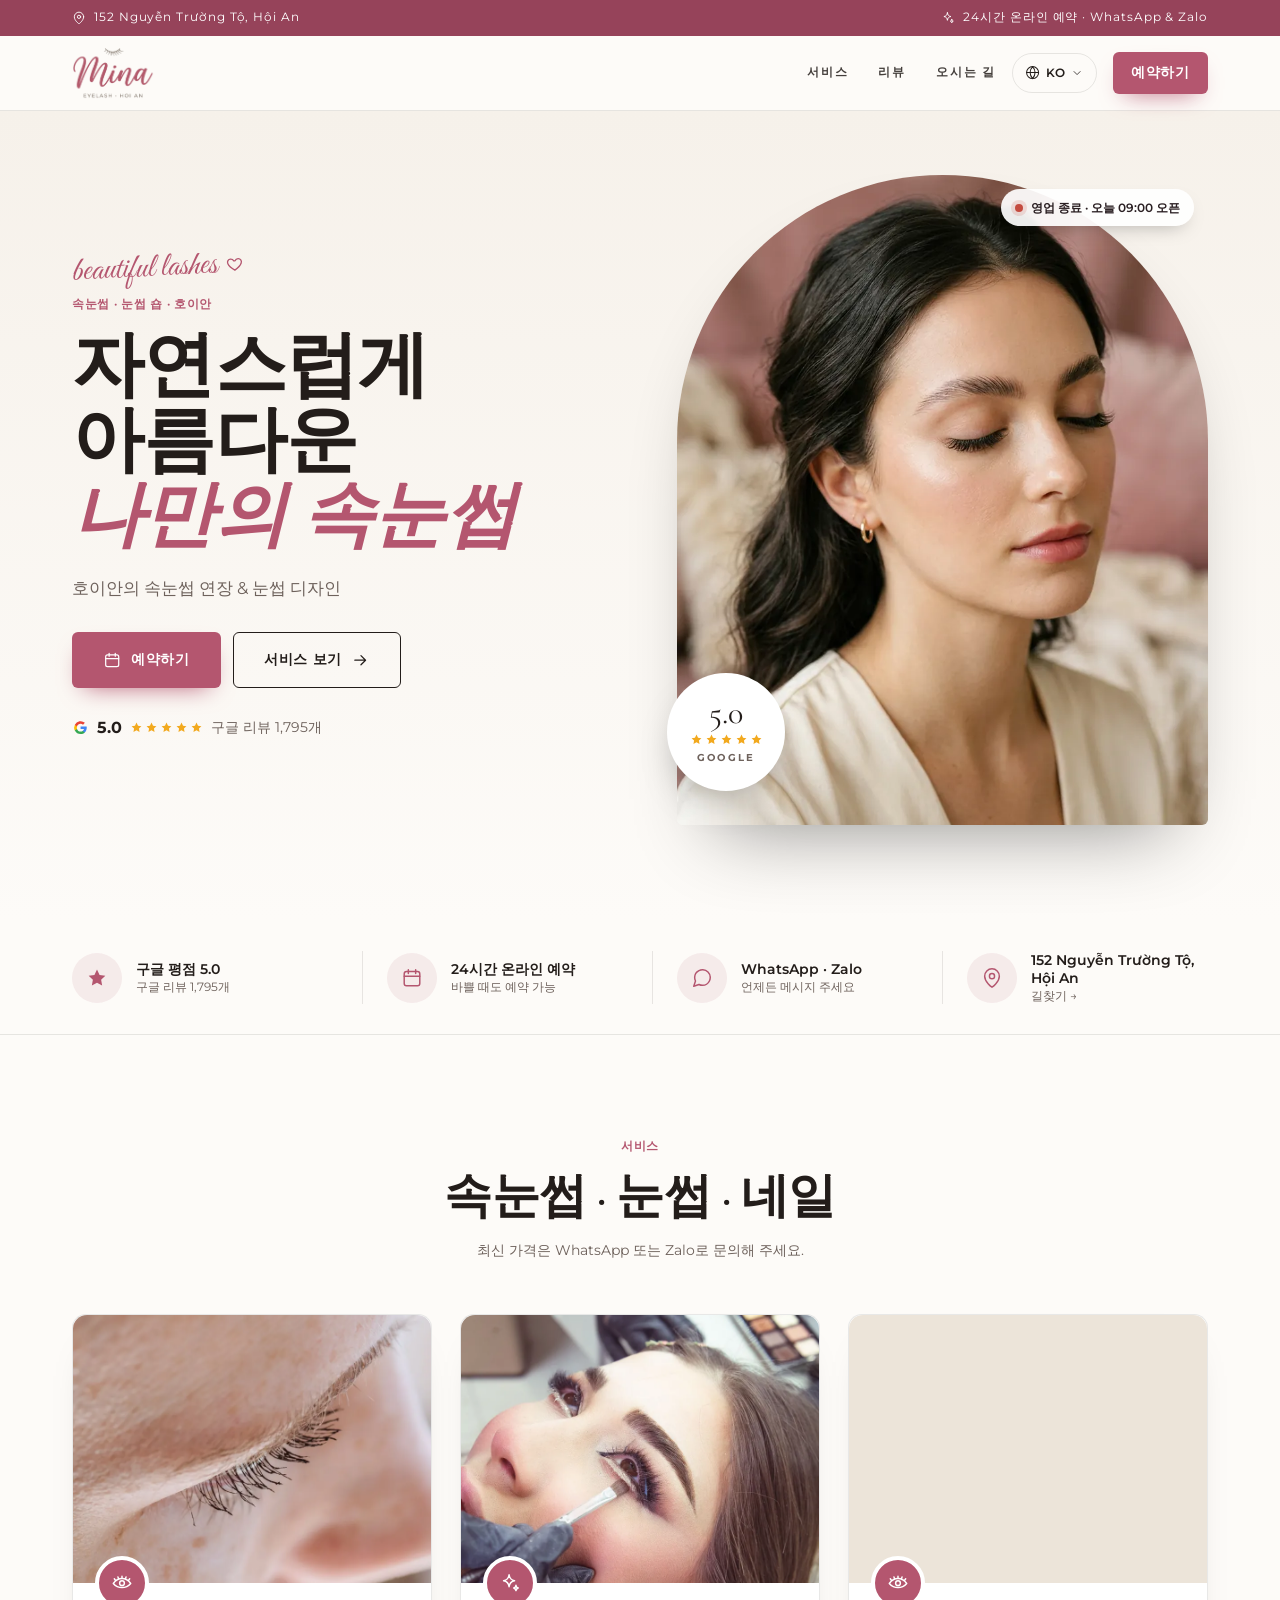
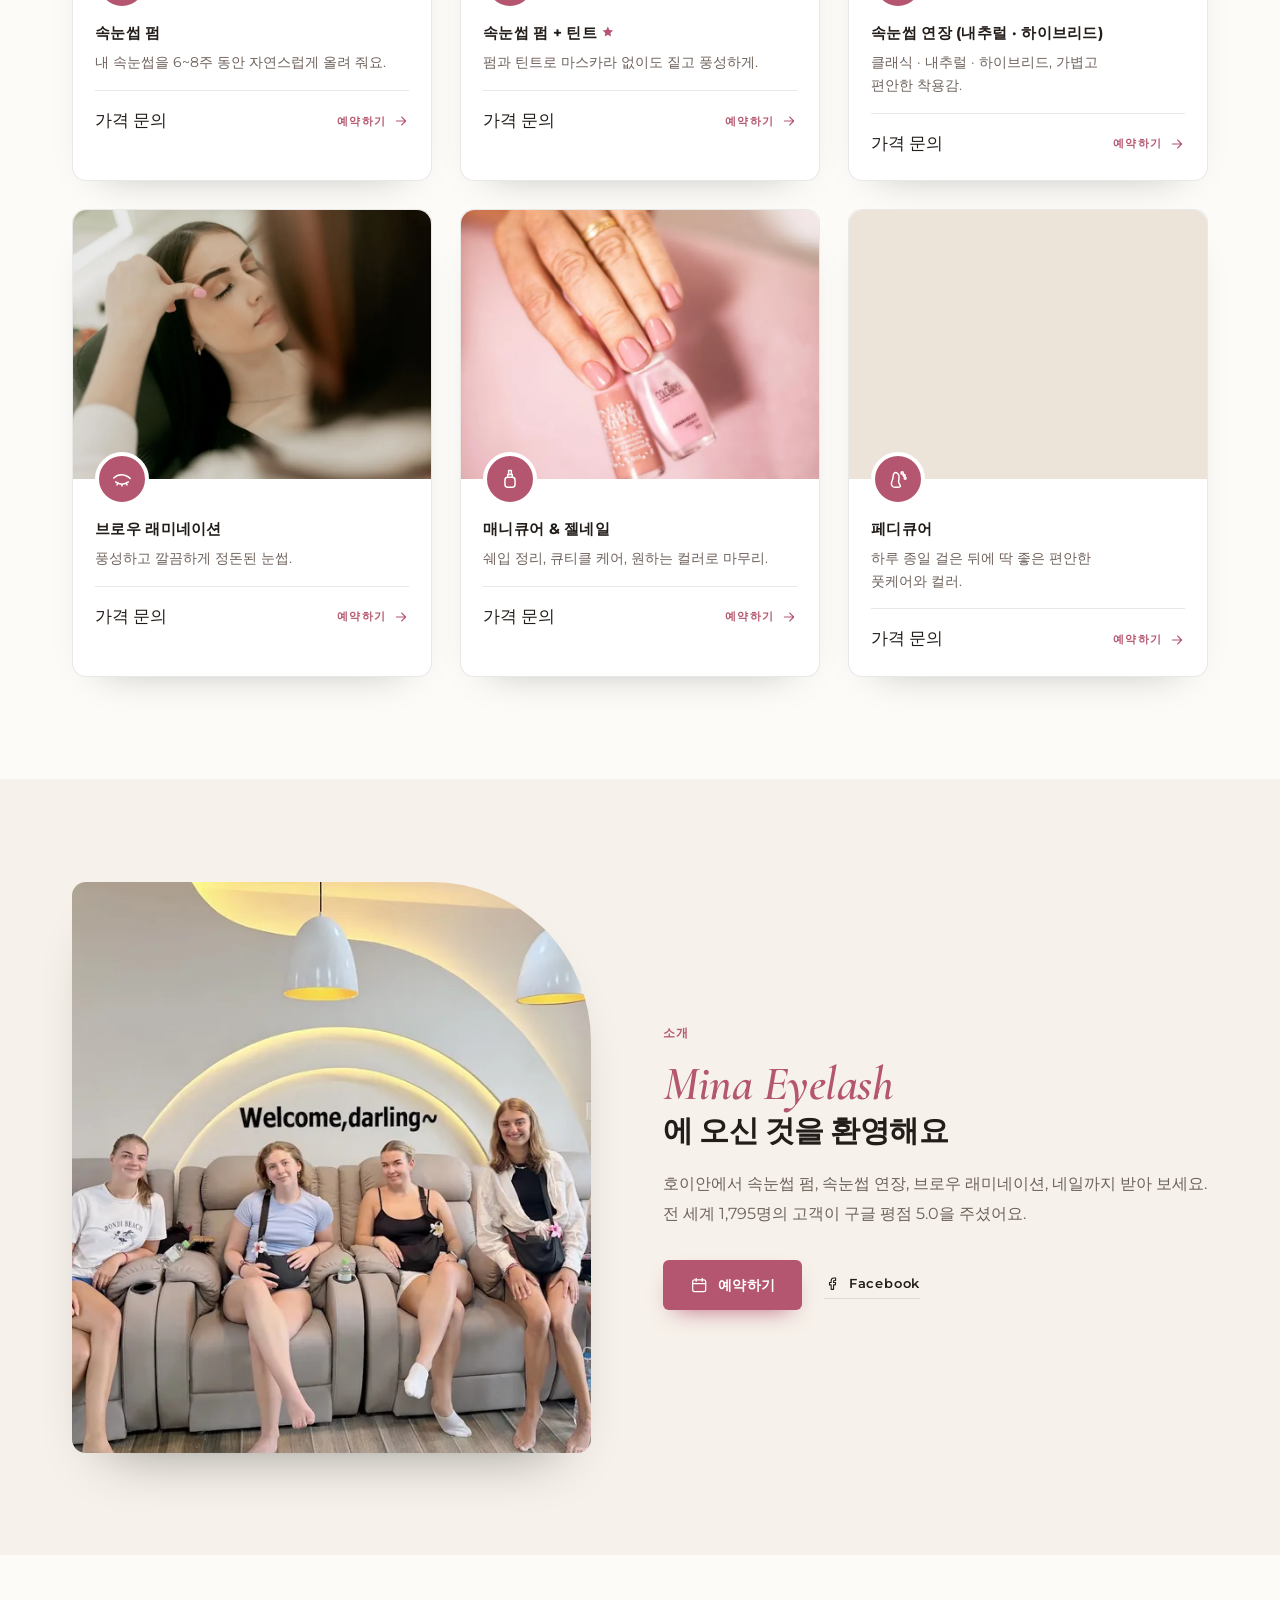
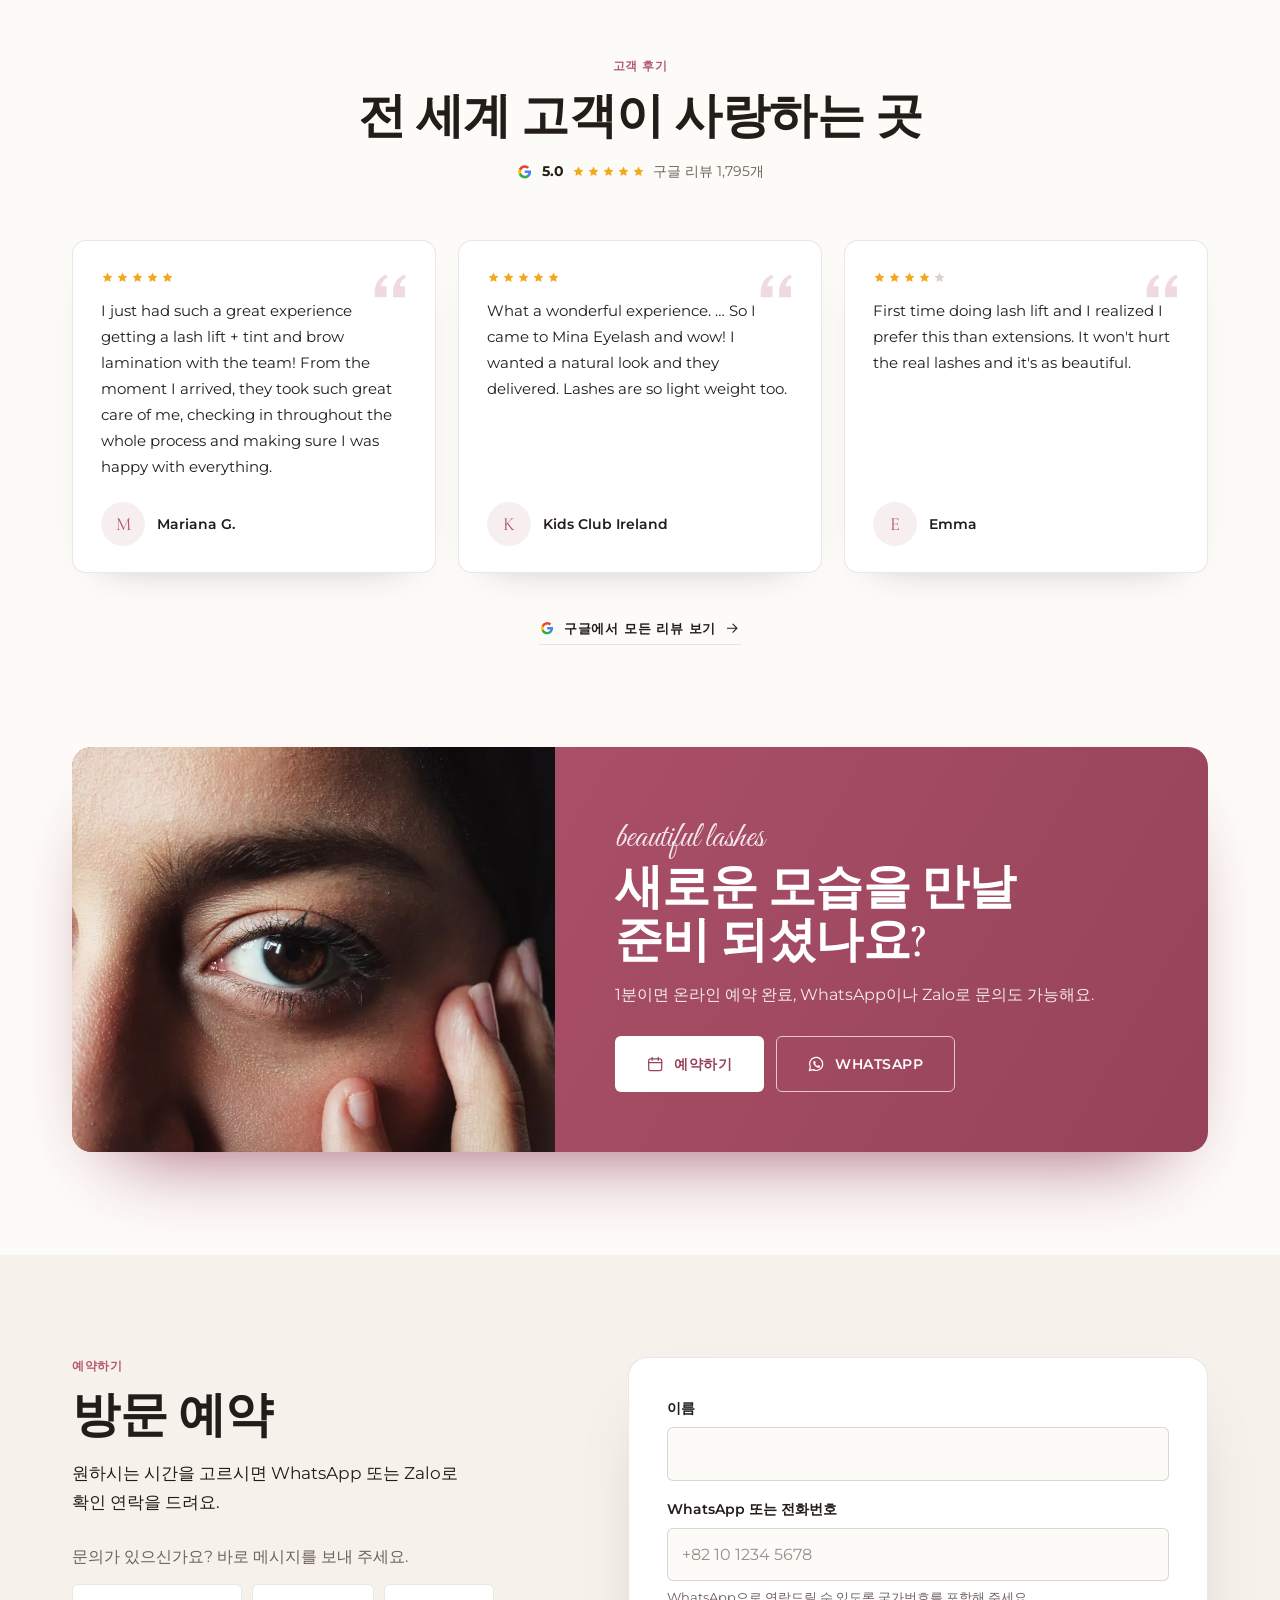
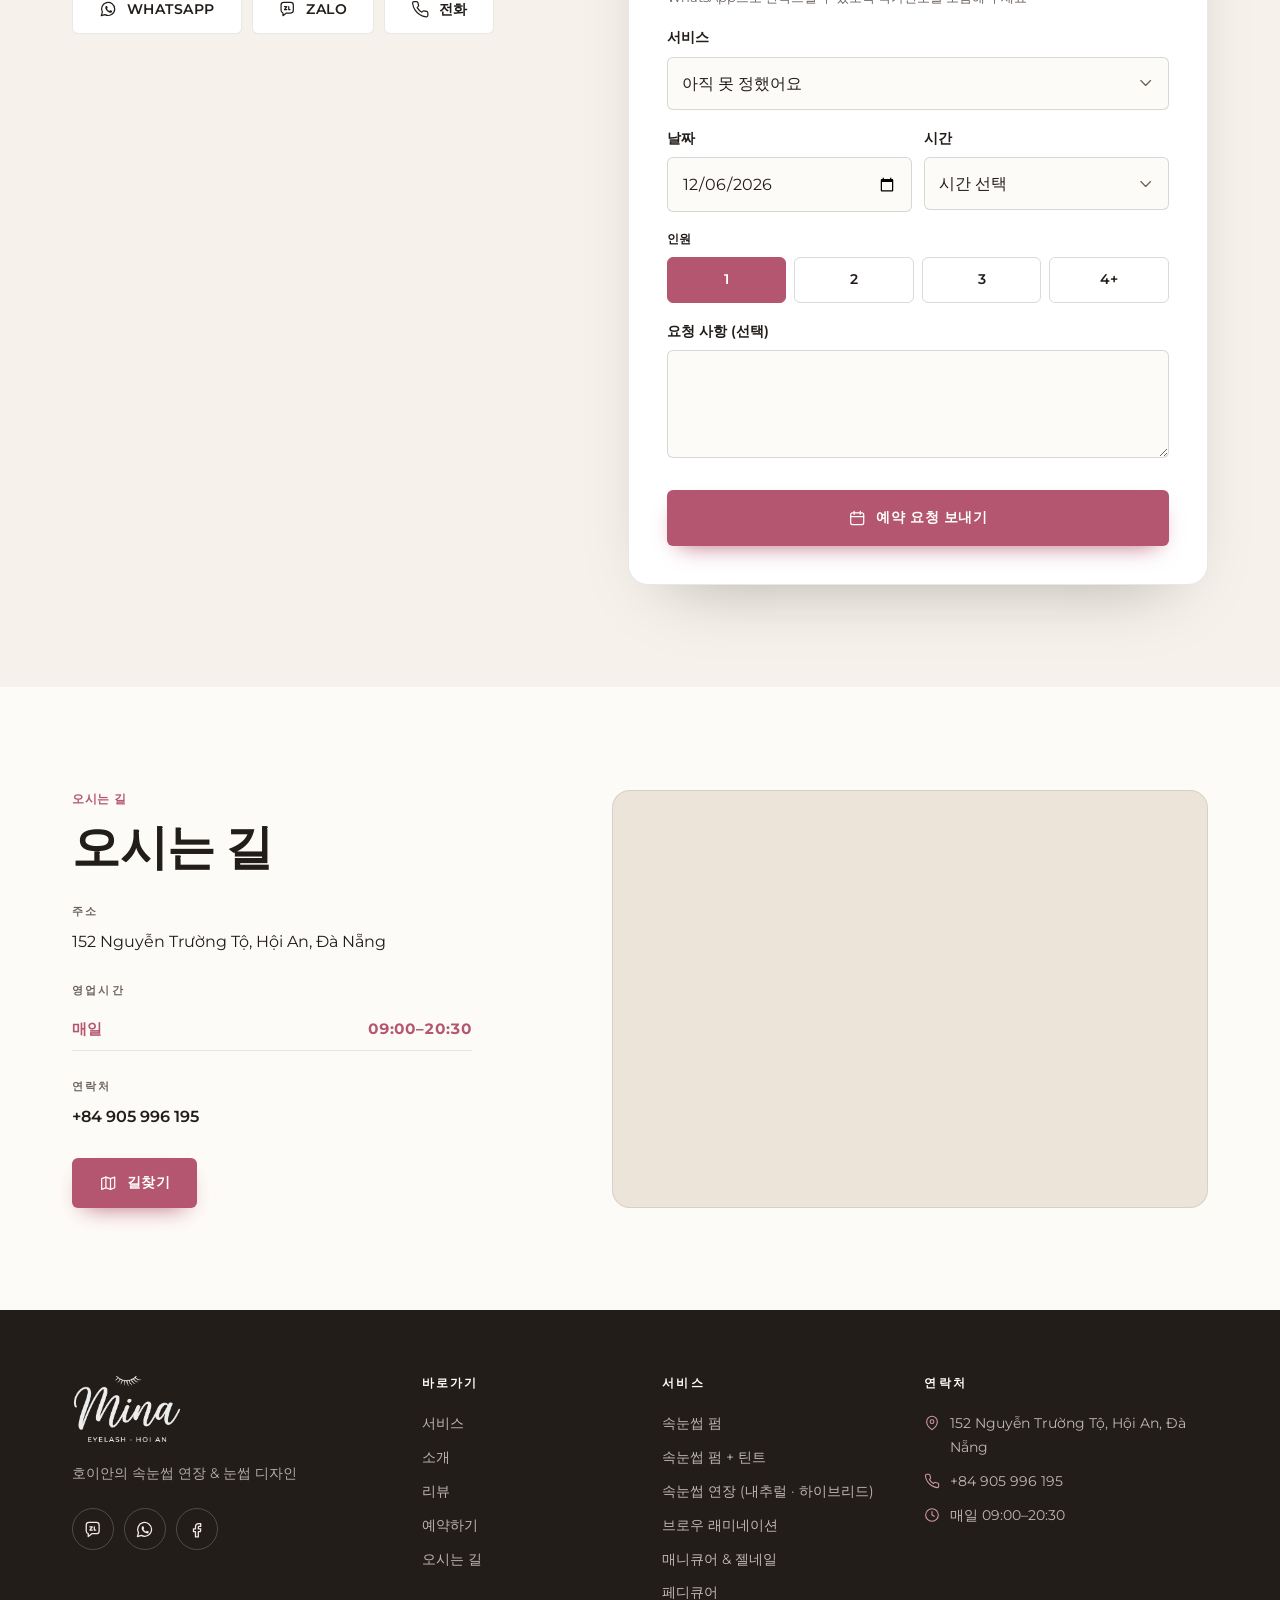
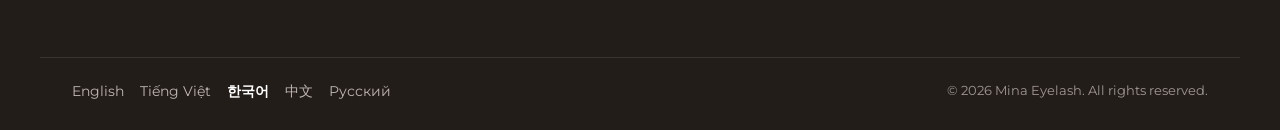
==== commit dc1e97df: "Update mina-eyelash preview site Co-Authored-By: Claude Opus 5.5 <noreply@anthropic.com>" ====
--- a/ko/index.html
+++ b/ko/index.html
@@ -1,5 +1,5 @@
 <!doctype html>
-<html lang="ko" class="theme-rose niche-lashes">
+<html lang="ko" class="theme-arch niche-lashes">
 <head>
 <meta charset="utf-8">
 <meta name="viewport" content="width=device-width, initial-scale=1, viewport-fit=cover">
@@ -16,13 +16,13 @@
 <meta property="og:type" content="website">
 <meta property="og:title" content="Mina Eyelash">
 <meta property="og:description" content="호이안의 속눈썹 연장 &amp; 눈썹 디자인">
-<meta property="og:image" content="https://romans7997.github.io/mina-eyelash-hoian/img/og.jpg"><meta name="theme-color" content="#ffffff">
+<meta property="og:image" content="https://romans7997.github.io/mina-eyelash-hoian/img/og.jpg"><meta name="theme-color" content="#FDFBF8">
 <link rel="icon" href="../favicon.svg" type="image/svg+xml">
 <link rel="preconnect" href="https://fonts.googleapis.com">
 <link rel="preconnect" href="https://fonts.gstatic.com" crossorigin>
-<link rel="stylesheet" href="https://fonts.googleapis.com/css2?family=Playfair+Display:ital,wght@0,400;0,500;0,600;1,400;1,500&amp;family=Montserrat:wght@400;500;600;700&amp;family=Great+Vibes&amp;display=swap">
-<link rel="stylesheet" href="../assets/site.css?v=fedd9652">
-<style>:root{ --bg:#ffffff;--soft:#fcf3f4;--soft2:#f7e5e8;--surface:#ffffff;--ink:#2a1f22;--muted:#76666a;--line:rgba(42,31,34,.10);--accent:#c45c7a;--accent-dark:#9f4661;--accent-ink:#ffffff;--accent-soft:rgba(196,92,122,.12);--footer:#1f1719;--footer-ink:#f3e9eb;--radius:14px;--font-head:'Playfair Display',Georgia,'Times New Roman',serif;--font-body:'Montserrat','Apple SD Gothic Neo','Malgun Gothic','Noto Sans KR','PingFang SC','Hiragino Sans GB','Microsoft YaHei','Noto Sans SC',system-ui,-apple-system,'Segoe UI',Roboto,sans-serif;--font-script:'Great Vibes',cursive }</style>
+<link rel="stylesheet" href="https://fonts.googleapis.com/css2?family=Cormorant+Garamond:ital,wght@0,500;0,600;0,700;1,500;1,600&amp;family=Montserrat:wght@400;500;600;700&amp;family=Great+Vibes&amp;display=swap">
+<link rel="stylesheet" href="../assets/site.css?v=602ad1a1">
+<style>:root{ --bg:#FDFBF8;--soft:#F6F1EA;--soft2:#ECE4D9;--surface:#ffffff;--ink:#231D1A;--muted:#6E625C;--line:rgba(35,29,26,.10);--accent:#B4566F;--accent-dark:#96435A;--accent-ink:#ffffff;--accent-soft:rgba(180,86,111,.10);--footer:#231D1A;--footer-ink:#F1EAE3;--radius:14px;--font-head:'Cormorant Garamond',Georgia,'Times New Roman',serif;--font-body:'Montserrat','Apple SD Gothic Neo','Malgun Gothic','Noto Sans KR','PingFang SC','Hiragino Sans GB','Microsoft YaHei','Noto Sans SC',system-ui,-apple-system,'Segoe UI',Roboto,sans-serif;--font-script:'Great Vibes',cursive;--head-weight:600;--head-tracking:-0.01em;--em-style:italic;--btn-radius:6px }</style>
 <link rel="preload" as="image" href="../img/hero-928.webp" imagesrcset="../img/hero-800.webp 800w, ../img/hero-928.webp 928w" imagesizes="(min-width: 960px) 50vw, 100vw">
 <script type="application/ld+json">{"@context": "https://schema.org", "@type": "BeautySalon", "name": "Mina Eyelash", "telephone": "+84905996195", "url": "https://romans7997.github.io/mina-eyelash-hoian/ko/", "address": {"@type": "PostalAddress", "streetAddress": "152 Nguyễn Trường Tộ, Hội An, Đà Nẵng", "addressLocality": "Hoi An", "addressCountry": "VN"}, "openingHoursSpecification": [{"@type": "OpeningHoursSpecification", "dayOfWeek": "Monday", "opens": "09:00", "closes": "20:30"}, {"@type": "OpeningHoursSpecification", "dayOfWeek": "Tuesday", "opens": "09:00", "closes": "20:30"}, {"@type": "OpeningHoursSpecification", "dayOfWeek": "Wednesday", "opens": "09:00", "closes": "20:30"}, {"@type": "OpeningHoursSpecification", "dayOfWeek": "Thursday", "opens": "09:00", "closes": "20:30"}, {"@type": "OpeningHoursSpecification", "dayOfWeek": "Friday", "opens": "09:00", "closes": "20:30"}, {"@type": "OpeningHoursSpecification", "dayOfWeek": "Saturday", "opens": "09:00", "closes": "20:30"}, {"@type": "OpeningHoursSpecification", "dayOfWeek": "Sunday", "opens": "09:00", "closes": "20:30"}], "sameAs": ["https://www.facebook.com/eyelashhoian", "https://www.google.com/maps/place/?q=place_id:ChIJb_QB13oNQjERN3Wv3GQzDhs"], "priceRange": "₫₫", "image": "https://romans7997.github.io/mina-eyelash-hoian/img/hero-928.webp"}</script>
 </head>
--- a/assets/site.css
+++ b/assets/site.css
@@ -17,9 +17,9 @@
 @media (min-width:768px){.wrap{padding-inline:32px}}
 
 h1,h2,h3,h4{margin:0;text-wrap:balance}
-h1,h2{font-family:var(--font-head);font-weight:500;letter-spacing:-.01em;line-height:1.1}
+h1,h2{font-family:var(--font-head);font-weight:var(--head-weight);letter-spacing:var(--head-tracking);line-height:1.1}
 h2{font-size:clamp(2rem,4.2vw,3rem)}
-h1 em,h2 em{font-style:italic;font-weight:400;color:var(--accent)}
+h1 em,h2 em{font-style:var(--em-style);font-weight:inherit;color:var(--accent)}
 p{margin:0;text-wrap:pretty}
 .eyebrow{font-family:var(--font-body);font-size:.72rem;font-weight:600;letter-spacing:.22em;text-transform:uppercase;color:var(--accent);margin-bottom:14px}
 :lang(ko) .eyebrow,:lang(zh) .eyebrow{letter-spacing:.06em}
@@ -40,7 +40,7 @@
 
 .btn{display:inline-flex;align-items:center;justify-content:center;gap:.6rem;min-height:50px;padding:0 1.6rem;border-radius:6px;
   border:1.5px solid transparent;font-weight:600;font-size:.76rem;letter-spacing:.13em;text-transform:uppercase;line-height:1.1;
-  text-decoration:none;cursor:pointer;white-space:nowrap;transition:background .18s,color .18s,border-color .18s,transform .18s,box-shadow .18s}
+  text-decoration:none;cursor:pointer;white-space:nowrap;border-radius:var(--btn-radius);transition:background .18s,color .18s,border-color .18s,transform .18s,box-shadow .18s}
 :lang(ko) .btn,:lang(zh) .btn{letter-spacing:.04em;font-size:.86rem}
 .btn:active{transform:translateY(1px)}
 .btn .ic{width:1.15rem;height:1.15rem}
@@ -79,7 +79,7 @@
 .footer .logo-img{height:70px}
 .logo-main{font-family:var(--font-head);font-size:1.45rem;font-weight:500;letter-spacing:.04em;white-space:nowrap}
 .logo-sub{margin-top:5px;font-size:.58rem;font-weight:600;letter-spacing:.32em;text-transform:uppercase;color:var(--muted);white-space:nowrap}
-.theme-rose .logo-main,.theme-sage .logo-main{font-family:var(--font-script);font-size:2.2rem;font-weight:400;letter-spacing:0;color:var(--accent)}
+.theme-rose .logo-main,.theme-sage .logo-main,.theme-arch .logo-main{font-family:var(--font-script);font-size:2.2rem;font-weight:400;letter-spacing:0;color:var(--accent)}
 .theme-sand .logo-main{text-transform:uppercase;letter-spacing:.12em;font-size:1.2rem}
 .nav-links{display:none;gap:30px;font-size:.72rem;font-weight:600;letter-spacing:.16em;text-transform:uppercase}
 .nav-links a{text-decoration:none;opacity:.85}
@@ -118,7 +118,7 @@
 .hero-rating{display:inline-flex;align-items:center;gap:8px;margin-top:26px;font-size:.86rem;color:var(--muted);text-decoration:none}
 .hero-rating strong{color:var(--ink);font-size:1rem}
 .hero-frame{position:relative;overflow:hidden;aspect-ratio:4/4.3;border-radius:22px;box-shadow:0 40px 80px -40px rgba(0,0,0,.45)}
-.theme-rose .hero-frame,.theme-sage .hero-frame{border-radius:999px 999px 22px 22px}
+.theme-rose .hero-frame,.theme-sage .hero-frame,.theme-arch .hero-frame{border-radius:999px 999px 22px 22px}
 @media (min-width:960px){.hero-frame{aspect-ratio:4/4.9}}
 .hero-img{width:100%;height:100%;object-fit:cover}
 .hero-badge{position:absolute;left:-10px;bottom:34px;display:grid;place-items:center;align-content:center;gap:4px;width:118px;height:118px;
@@ -201,7 +201,7 @@
 @media (min-width:960px){.about-grid{grid-template-columns:minmax(0,1fr) minmax(0,1.05fr);gap:72px}}
 .about-media{overflow:hidden;border-radius:var(--radius);aspect-ratio:4/3.2;box-shadow:0 30px 60px -36px rgba(0,0,0,.45)}
 @media (min-width:960px){.about-media{aspect-ratio:4/4.4}}
-.theme-rose .about-media,.theme-sage .about-media{border-radius:var(--radius) 160px var(--radius) var(--radius)}
+.theme-rose .about-media,.theme-sage .about-media,.theme-arch .about-media{border-radius:var(--radius) 160px var(--radius) var(--radius)}
 .about-media img{width:100%;height:100%;object-fit:cover}
 .about-copy h2 em{display:block}
 .welcome-suffix{display:block;font-size:.62em;margin-top:6px}
@@ -365,3 +365,24 @@
   html{scroll-behavior:auto}
   *,*::before,*::after{transition:none!important;animation:none!important}
 }
+
+/* ---------- тема mono (вывеска Ngọc Vũ) ---------- */
+.theme-mono .script{display:none}
+.theme-mono .hero{background:var(--bg)}
+.theme-mono .hero-title{font-size:clamp(2.4rem,5.6vw,4.1rem);line-height:1.02}
+.theme-mono .hero-title em{color:var(--muted)}
+.theme-mono .btn-accent{box-shadow:none}
+.theme-mono .card,.theme-mono .rv-card,.theme-mono .book-card{box-shadow:none}
+.theme-mono .card:hover{box-shadow:0 18px 40px -30px rgba(0,0,0,.3)}
+.theme-mono .announce{background:var(--ink)}
+.theme-mono .cta-inner{background:var(--ink);box-shadow:none}
+.theme-mono .btn-light{color:var(--ink)}
+.theme-mono .about h2 em,.theme-mono .about-copy h2 em{color:var(--ink)}
+.theme-mono .eyebrow{color:var(--muted)}
+.theme-mono .trust-ic{background:var(--soft);color:var(--ink)}
+.theme-mono .card-ic{background:var(--ink)}
+.theme-mono .card-link{color:var(--ink)}
+.theme-mono .rv-avatar{background:var(--soft);color:var(--ink)}
+.theme-mono .rv-quote .ic{color:rgba(26,26,27,.08)}
+.theme-mono .hb-num{font-weight:800}
+.theme-arch .about{background:var(--soft)}
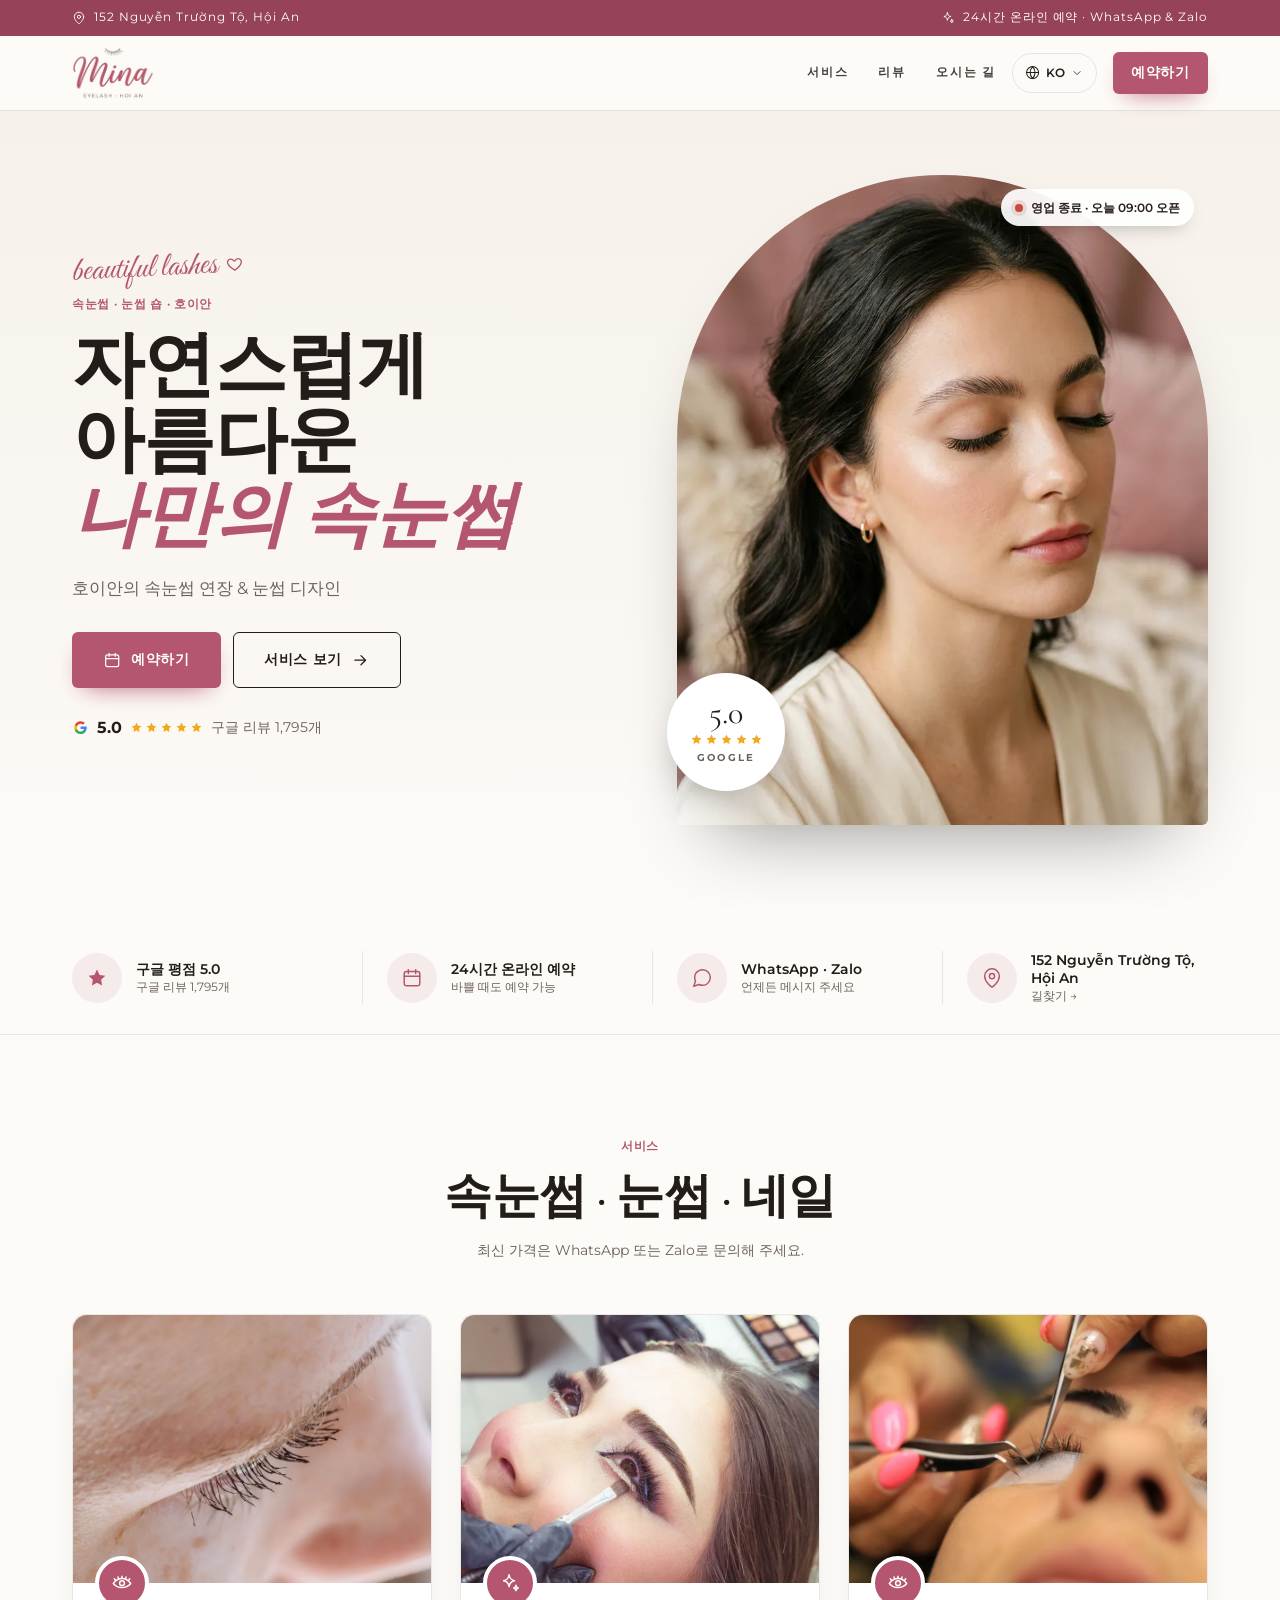
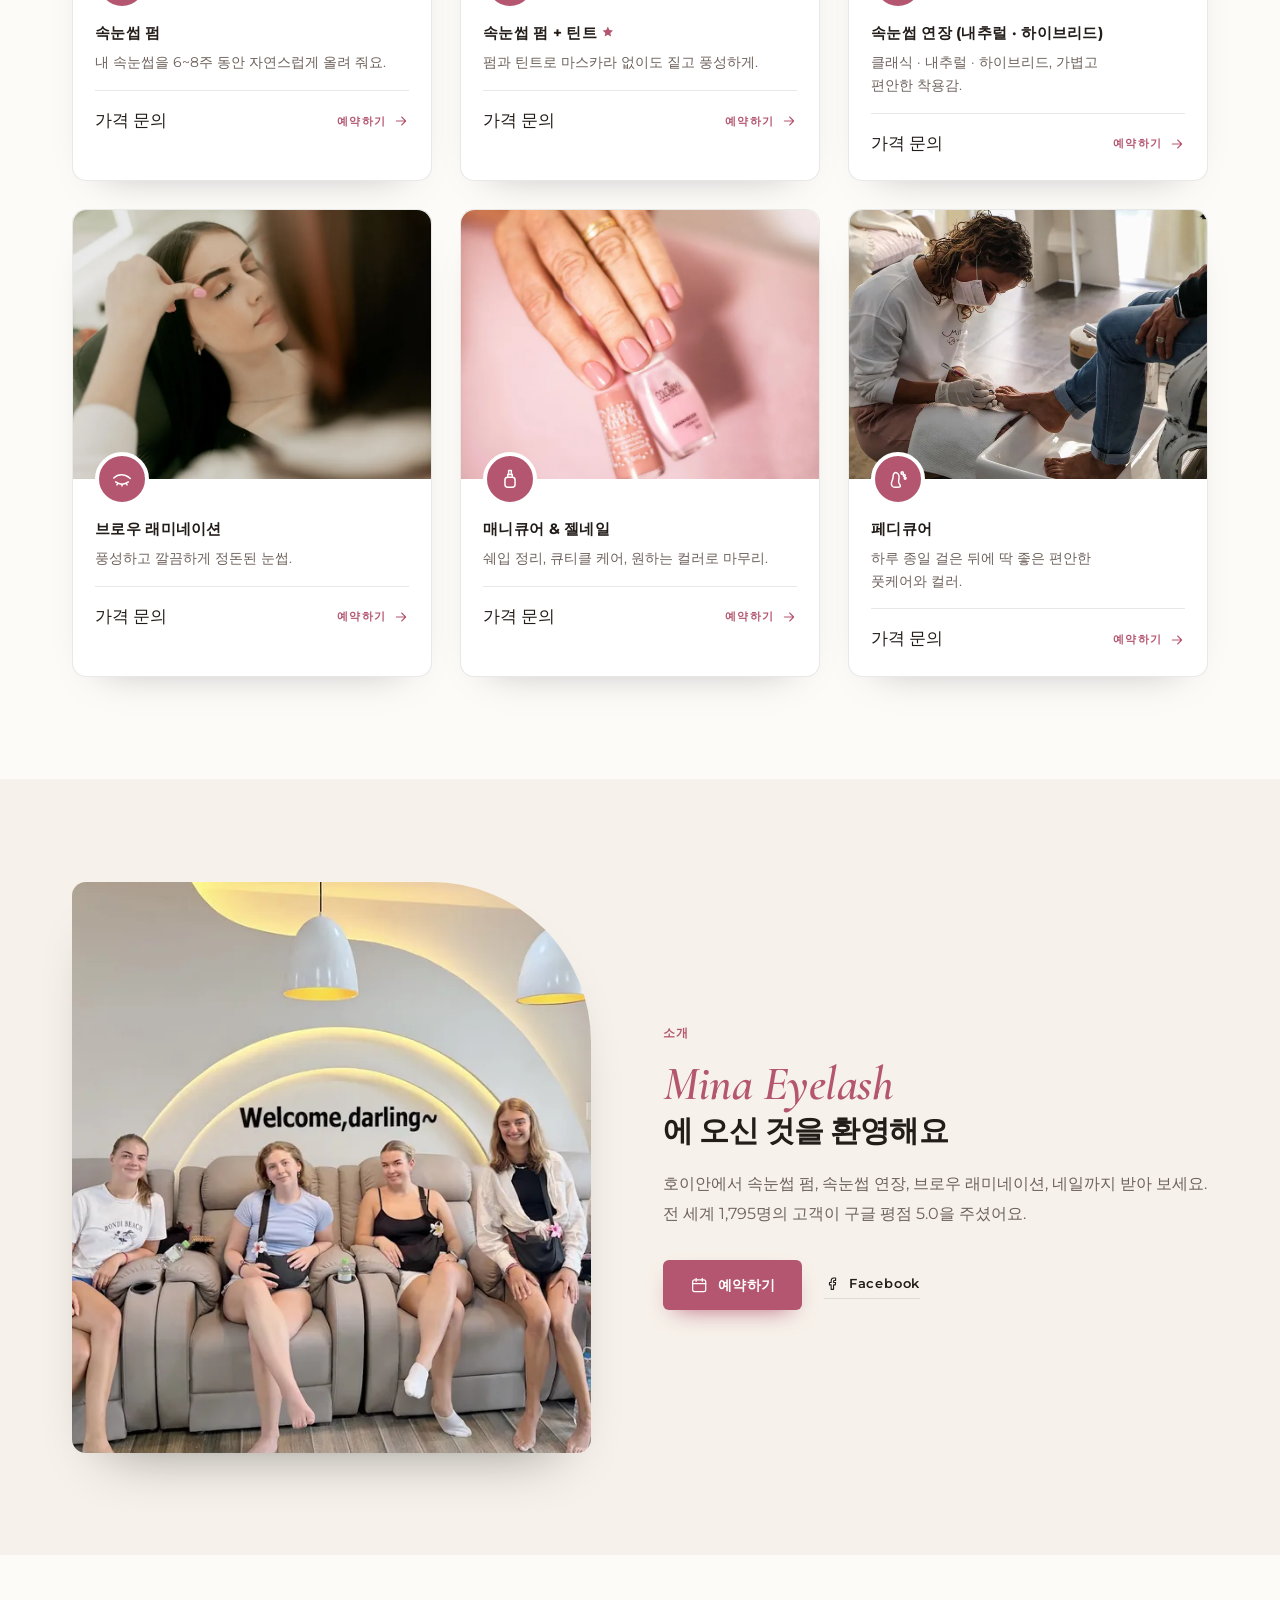
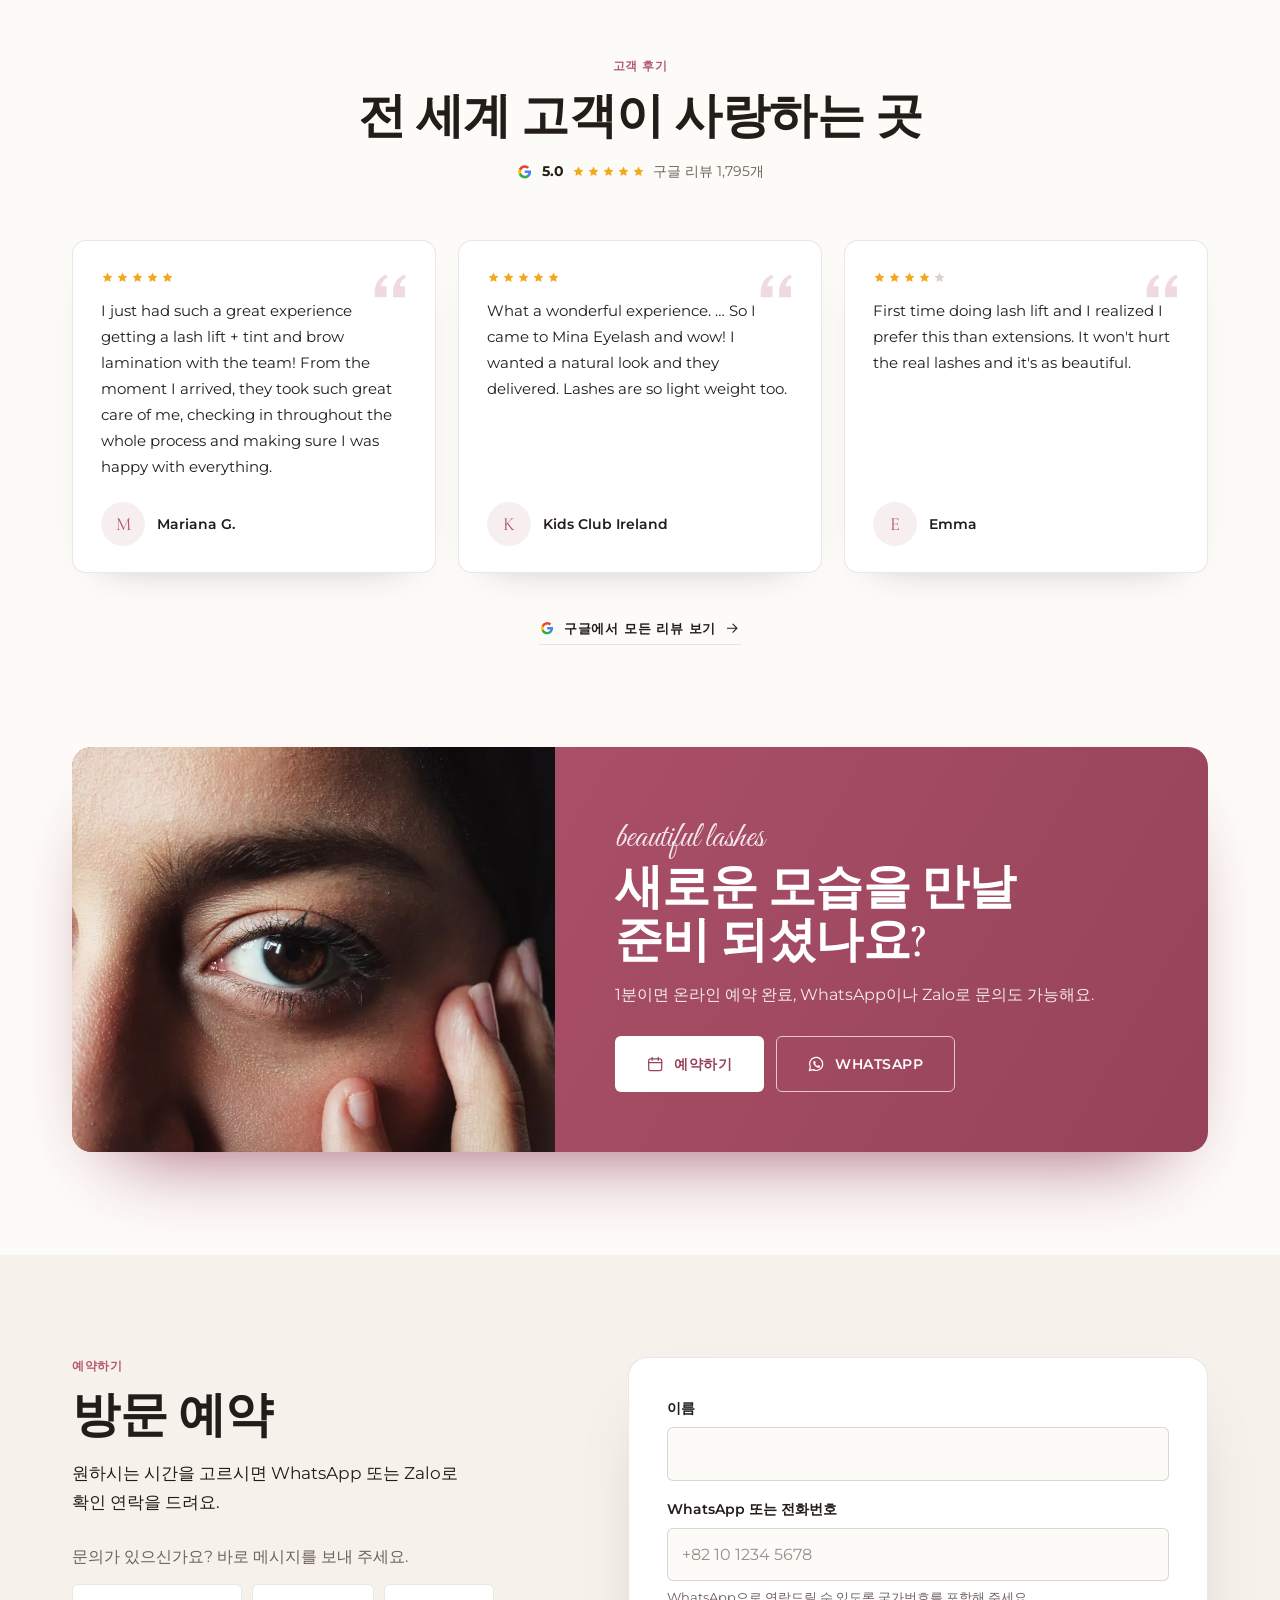
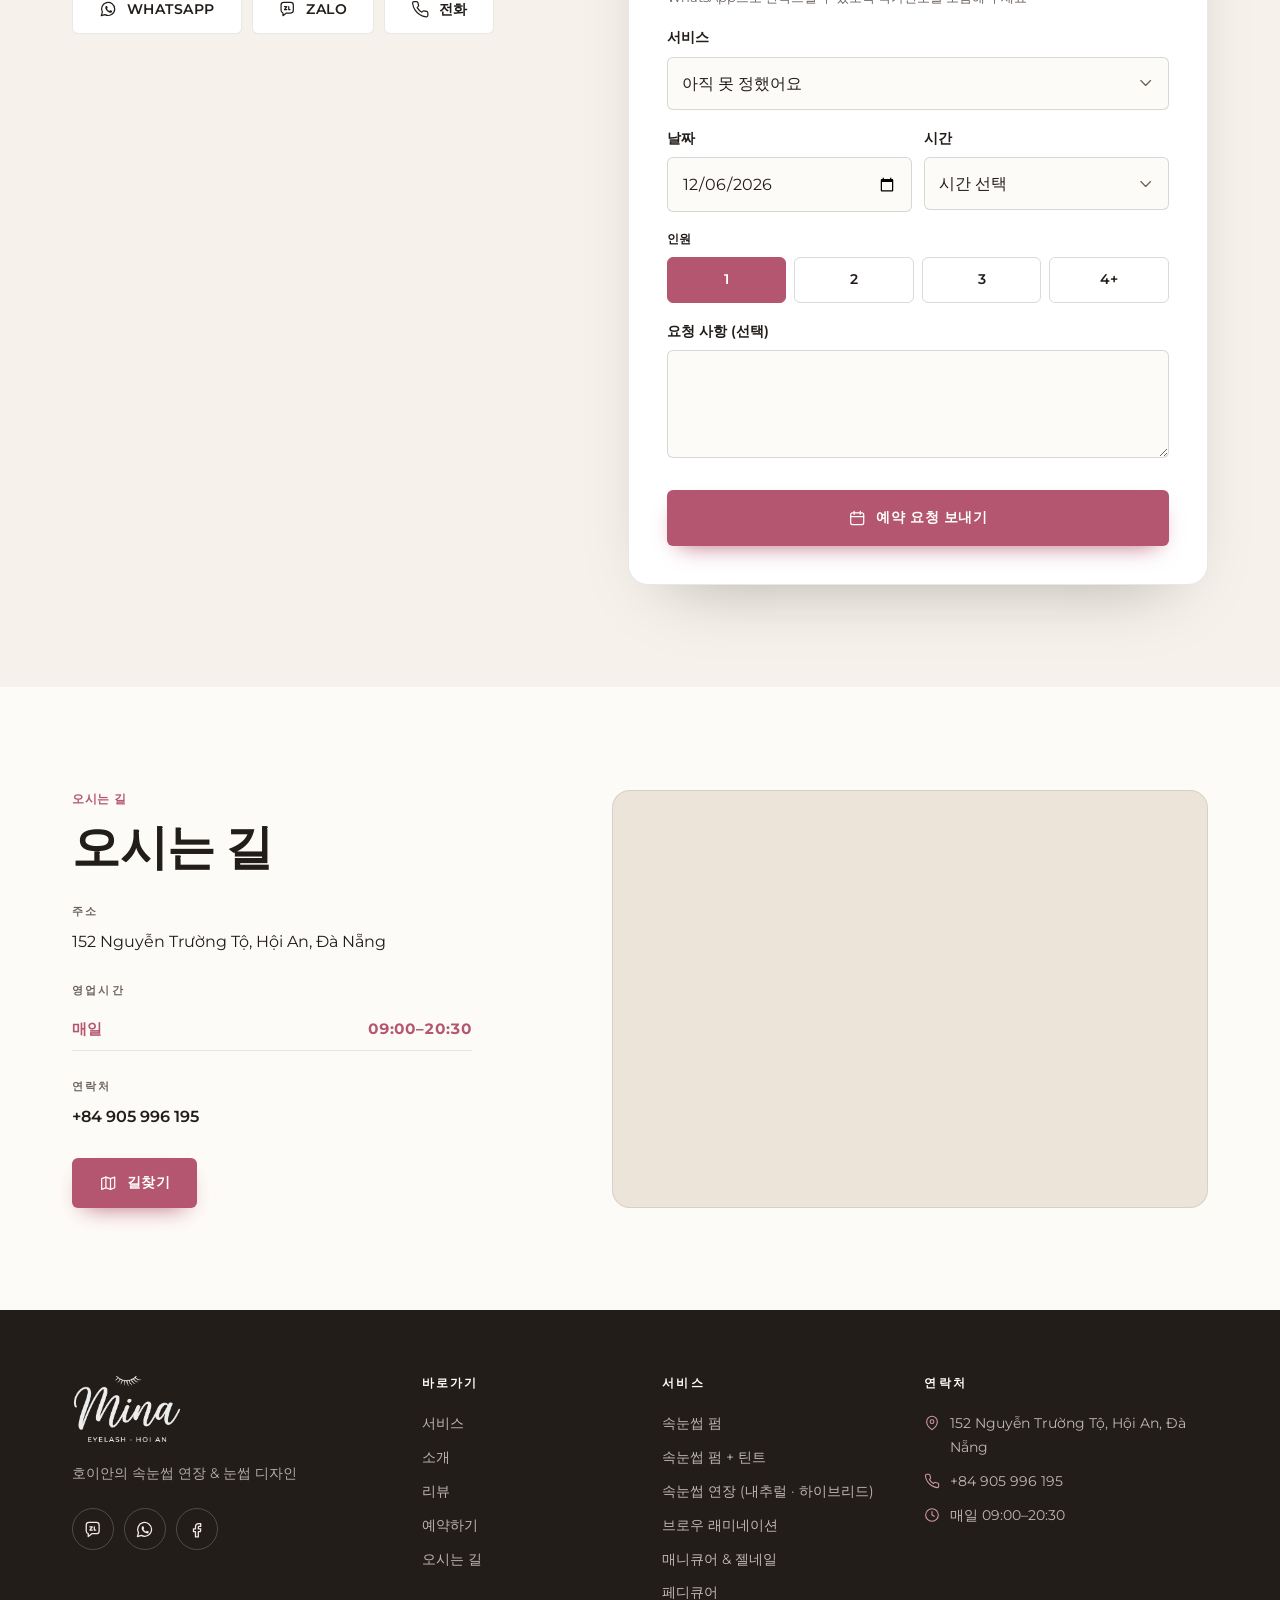
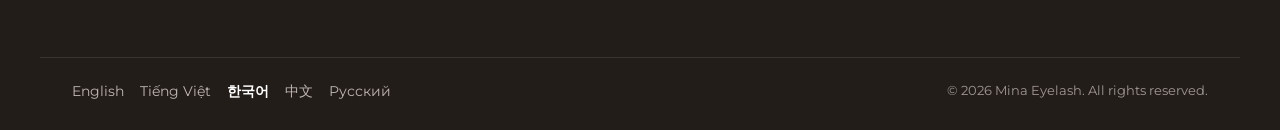
==== commit f715f72a: "Update mina-eyelash preview site Co-Authored-By: Claude Opus 5.5 <noreply@anthropic.com>" ====
--- a/ko/index.html
+++ b/ko/index.html
@@ -20,8 +20,8 @@
 <link rel="icon" href="../favicon.svg" type="image/svg+xml">
 <link rel="preconnect" href="https://fonts.googleapis.com">
 <link rel="preconnect" href="https://fonts.gstatic.com" crossorigin>
-<link rel="stylesheet" href="https://fonts.googleapis.com/css2?family=Cormorant+Garamond:ital,wght@0,500;0,600;0,700;1,500;1,600&amp;family=Montserrat:wght@400;500;600;700&amp;family=Great+Vibes&amp;display=swap">
-<link rel="stylesheet" href="../assets/site.css?v=602ad1a1">
+<link rel="stylesheet" href="https://fonts.googleapis.com/css2?family=Cormorant+Garamond:ital,wght@0,500;0,600;0,700;1,500;1,600&amp;family=Spectral:ital,wght@0,500;0,600;1,500&amp;family=Montserrat:wght@400;500;600;700&amp;family=Great+Vibes&amp;display=swap">
+<link rel="stylesheet" href="../assets/site.css?v=4e224195">
 <style>:root{ --bg:#FDFBF8;--soft:#F6F1EA;--soft2:#ECE4D9;--surface:#ffffff;--ink:#231D1A;--muted:#6E625C;--line:rgba(35,29,26,.10);--accent:#B4566F;--accent-dark:#96435A;--accent-ink:#ffffff;--accent-soft:rgba(180,86,111,.10);--footer:#231D1A;--footer-ink:#F1EAE3;--radius:14px;--font-head:'Cormorant Garamond',Georgia,'Times New Roman',serif;--font-body:'Montserrat','Apple SD Gothic Neo','Malgun Gothic','Noto Sans KR','PingFang SC','Hiragino Sans GB','Microsoft YaHei','Noto Sans SC',system-ui,-apple-system,'Segoe UI',Roboto,sans-serif;--font-script:'Great Vibes',cursive;--head-weight:600;--head-tracking:-0.01em;--em-style:italic;--btn-radius:6px }</style>
 <link rel="preload" as="image" href="../img/hero-928.webp" imagesrcset="../img/hero-800.webp 800w, ../img/hero-928.webp 928w" imagesizes="(min-width: 960px) 50vw, 100vw">
 <script type="application/ld+json">{"@context": "https://schema.org", "@type": "BeautySalon", "name": "Mina Eyelash", "telephone": "+84905996195", "url": "https://romans7997.github.io/mina-eyelash-hoian/ko/", "address": {"@type": "PostalAddress", "streetAddress": "152 Nguyễn Trường Tộ, Hội An, Đà Nẵng", "addressLocality": "Hoi An", "addressCountry": "VN"}, "openingHoursSpecification": [{"@type": "OpeningHoursSpecification", "dayOfWeek": "Monday", "opens": "09:00", "closes": "20:30"}, {"@type": "OpeningHoursSpecification", "dayOfWeek": "Tuesday", "opens": "09:00", "closes": "20:30"}, {"@type": "OpeningHoursSpecification", "dayOfWeek": "Wednesday", "opens": "09:00", "closes": "20:30"}, {"@type": "OpeningHoursSpecification", "dayOfWeek": "Thursday", "opens": "09:00", "closes": "20:30"}, {"@type": "OpeningHoursSpecification", "dayOfWeek": "Friday", "opens": "09:00", "closes": "20:30"}, {"@type": "OpeningHoursSpecification", "dayOfWeek": "Saturday", "opens": "09:00", "closes": "20:30"}, {"@type": "OpeningHoursSpecification", "dayOfWeek": "Sunday", "opens": "09:00", "closes": "20:30"}], "sameAs": ["https://www.facebook.com/eyelashhoian", "https://www.google.com/maps/place/?q=place_id:ChIJb_QB13oNQjERN3Wv3GQzDhs"], "priceRange": "₫₫", "image": "https://romans7997.github.io/mina-eyelash-hoian/img/hero-928.webp"}</script>
@@ -375,7 +375,7 @@
 </nav>
 
 
-<script id="site-data" type="application/json">{"lang": "ko", "tz": "Asia/Ho_Chi_Minh", "hours": {"mon": ["09:00", "20:30"], "tue": ["09:00", "20:30"], "wed": ["09:00", "20:30"], "thu": ["09:00", "20:30"], "fri": ["09:00", "20:30"], "sat": ["09:00", "20:30"], "sun": ["09:00", "20:30"]}, "slot": 30, "api": "/api/book", "demo": true, "wa": "84905996195", "name": "Mina Eyelash", "days": ["월요일", "화요일", "수요일", "목요일", "금요일", "토요일", "일요일"], "days_vi": ["Thứ Hai", "Thứ Ba", "Thứ Tư", "Thứ Năm", "Thứ Sáu", "Thứ Bảy", "Chủ Nhật"], "t": {"open_until": "영업 중 · {t}까지", "opens_at": "영업 종료 · {d} {t} 오픈", "today": "오늘", "tomorrow": "내일", "f_time_pick": "시간 선택", "f_time_none": "이날은 휴무입니다", "f_sending": "보내는 중…", "f_submit": "예약 요청 보내기", "f_required": "이 항목을 입력해 주세요", "ok_title": "예약 요청을 보냈어요!", "ok_text": "곧 WhatsApp 또는 Zalo로 예약 시간을 확인해 드릴게요. 급하시면 바로 메시지를 보내 주세요.", "err_text": "요청을 보내지 못했어요. 메시지로 바로 연락해 주세요. 몇 초면 돼요.", "photo_of": "{total}장 중 {n}번째 사진"}, "langs": ["en", "vi", "ko", "zh", "ru"]}</script>
-<script src="../assets/site.js?v=f379e714" defer></script>
+<script id="site-data" type="application/json">{"lang": "ko", "tz": "Asia/Ho_Chi_Minh", "hours": {"mon": ["09:00", "20:30"], "tue": ["09:00", "20:30"], "wed": ["09:00", "20:30"], "thu": ["09:00", "20:30"], "fri": ["09:00", "20:30"], "sat": ["09:00", "20:30"], "sun": ["09:00", "20:30"]}, "slot": 30, "api": "/api/book", "demo": true, "wa": "84905996195", "name": "Mina Eyelash", "days": ["월요일", "화요일", "수요일", "목요일", "금요일", "토요일", "일요일"], "days_vi": ["Thứ Hai", "Thứ Ba", "Thứ Tư", "Thứ Năm", "Thứ Sáu", "Thứ Bảy", "Chủ Nhật"], "t": {"open_24": "24시간 영업", "open_until": "영업 중 · {t}까지", "opens_at": "영업 종료 · {d} {t} 오픈", "today": "오늘", "tomorrow": "내일", "f_time_pick": "시간 선택", "f_time_none": "이날은 휴무입니다", "f_sending": "보내는 중…", "f_submit": "예약 요청 보내기", "f_required": "이 항목을 입력해 주세요", "ok_title": "예약 요청을 보냈어요!", "ok_text": "곧 WhatsApp 또는 Zalo로 예약 시간을 확인해 드릴게요. 급하시면 바로 메시지를 보내 주세요.", "err_text": "요청을 보내지 못했어요. 메시지로 바로 연락해 주세요. 몇 초면 돼요.", "photo_of": "{total}장 중 {n}번째 사진"}, "langs": ["en", "vi", "ko", "zh", "ru"]}</script>
+<script src="../assets/site.js?v=e1f88845" defer></script>
 </body>
 </html>
--- a/assets/site.css
+++ b/assets/site.css
@@ -386,3 +386,7 @@
 .theme-mono .rv-quote .ic{color:rgba(26,26,27,.08)}
 .theme-mono .hb-num{font-weight:800}
 .theme-arch .about{background:var(--soft)}
+
+/* Кириллица Cormorant слишком своеобразная (л как Λ) — для русских страниц Spectral */
+html:lang(ru):not(.theme-mono):not(.theme-noir){--font-head:'Spectral',Georgia,'Times New Roman',serif}
+html:lang(ru):not(.theme-mono):not(.theme-noir) h1,html:lang(ru):not(.theme-mono):not(.theme-noir) h2{letter-spacing:-.02em}
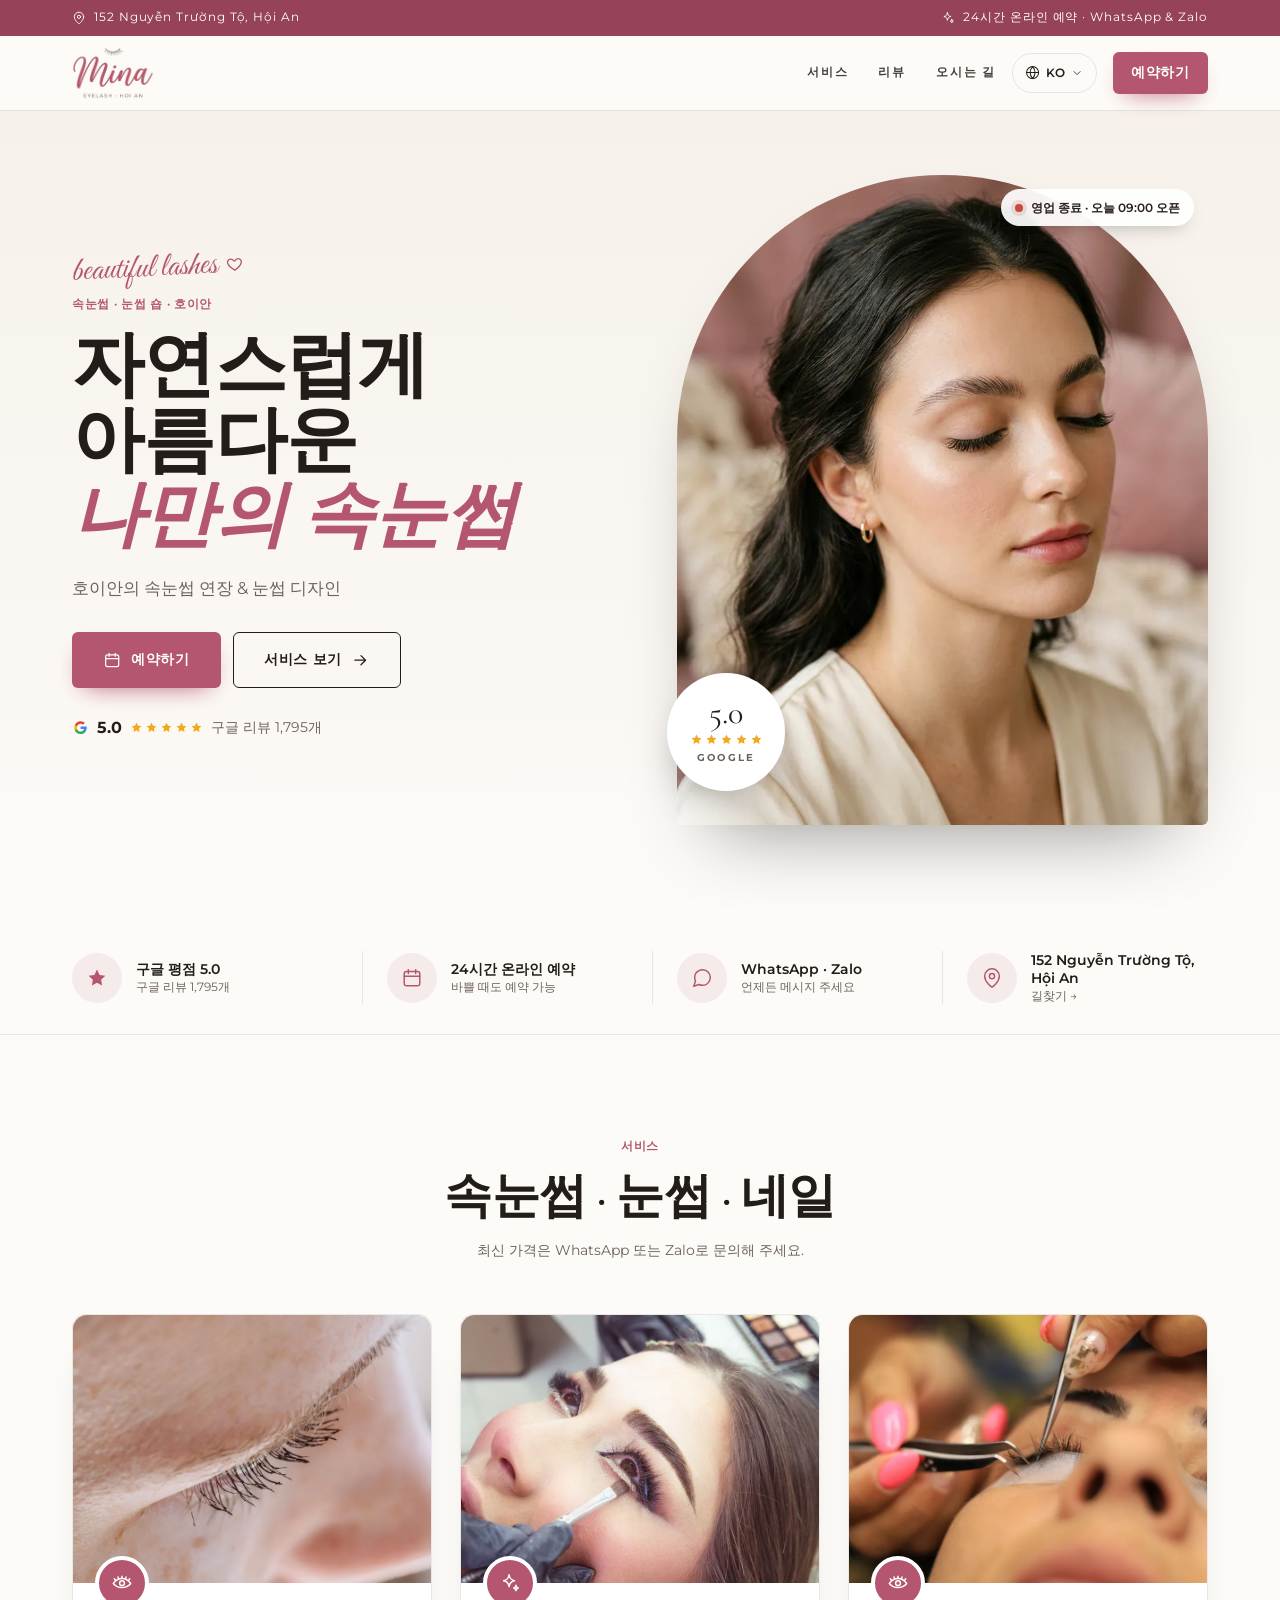
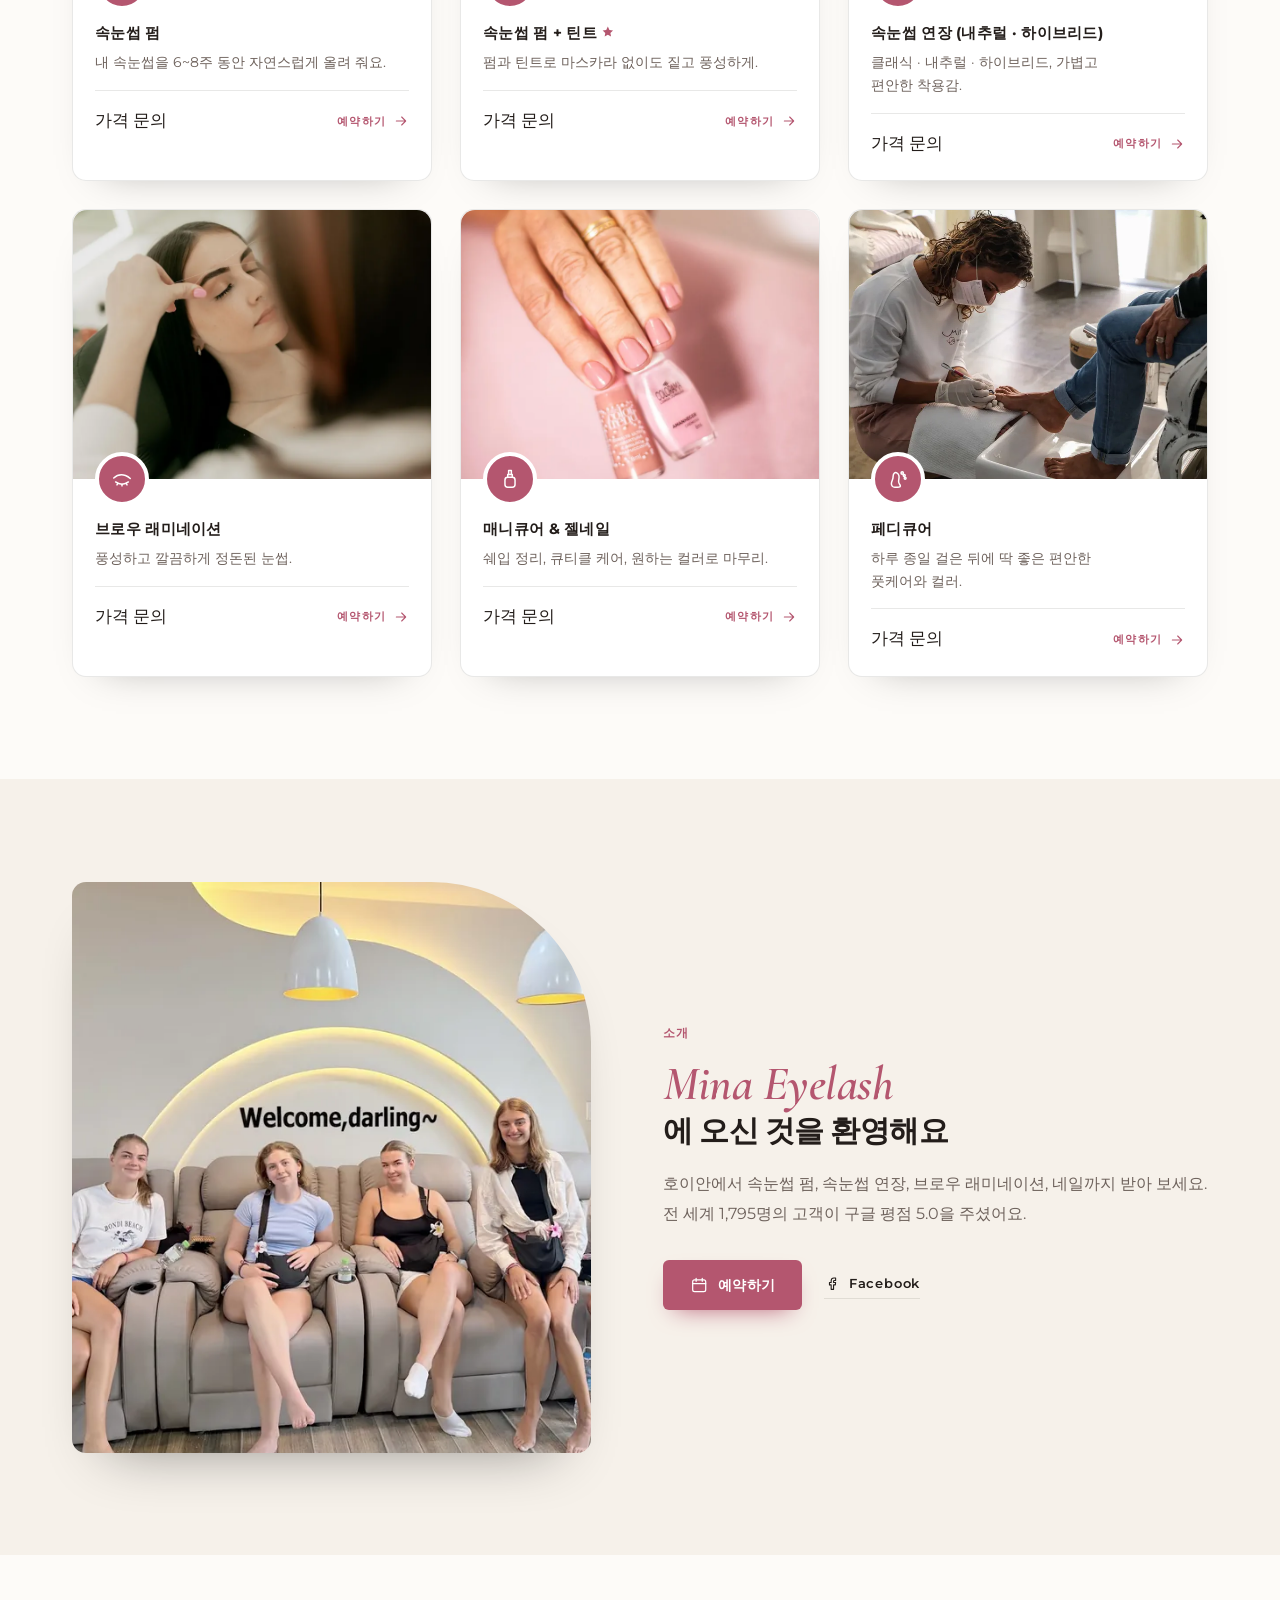
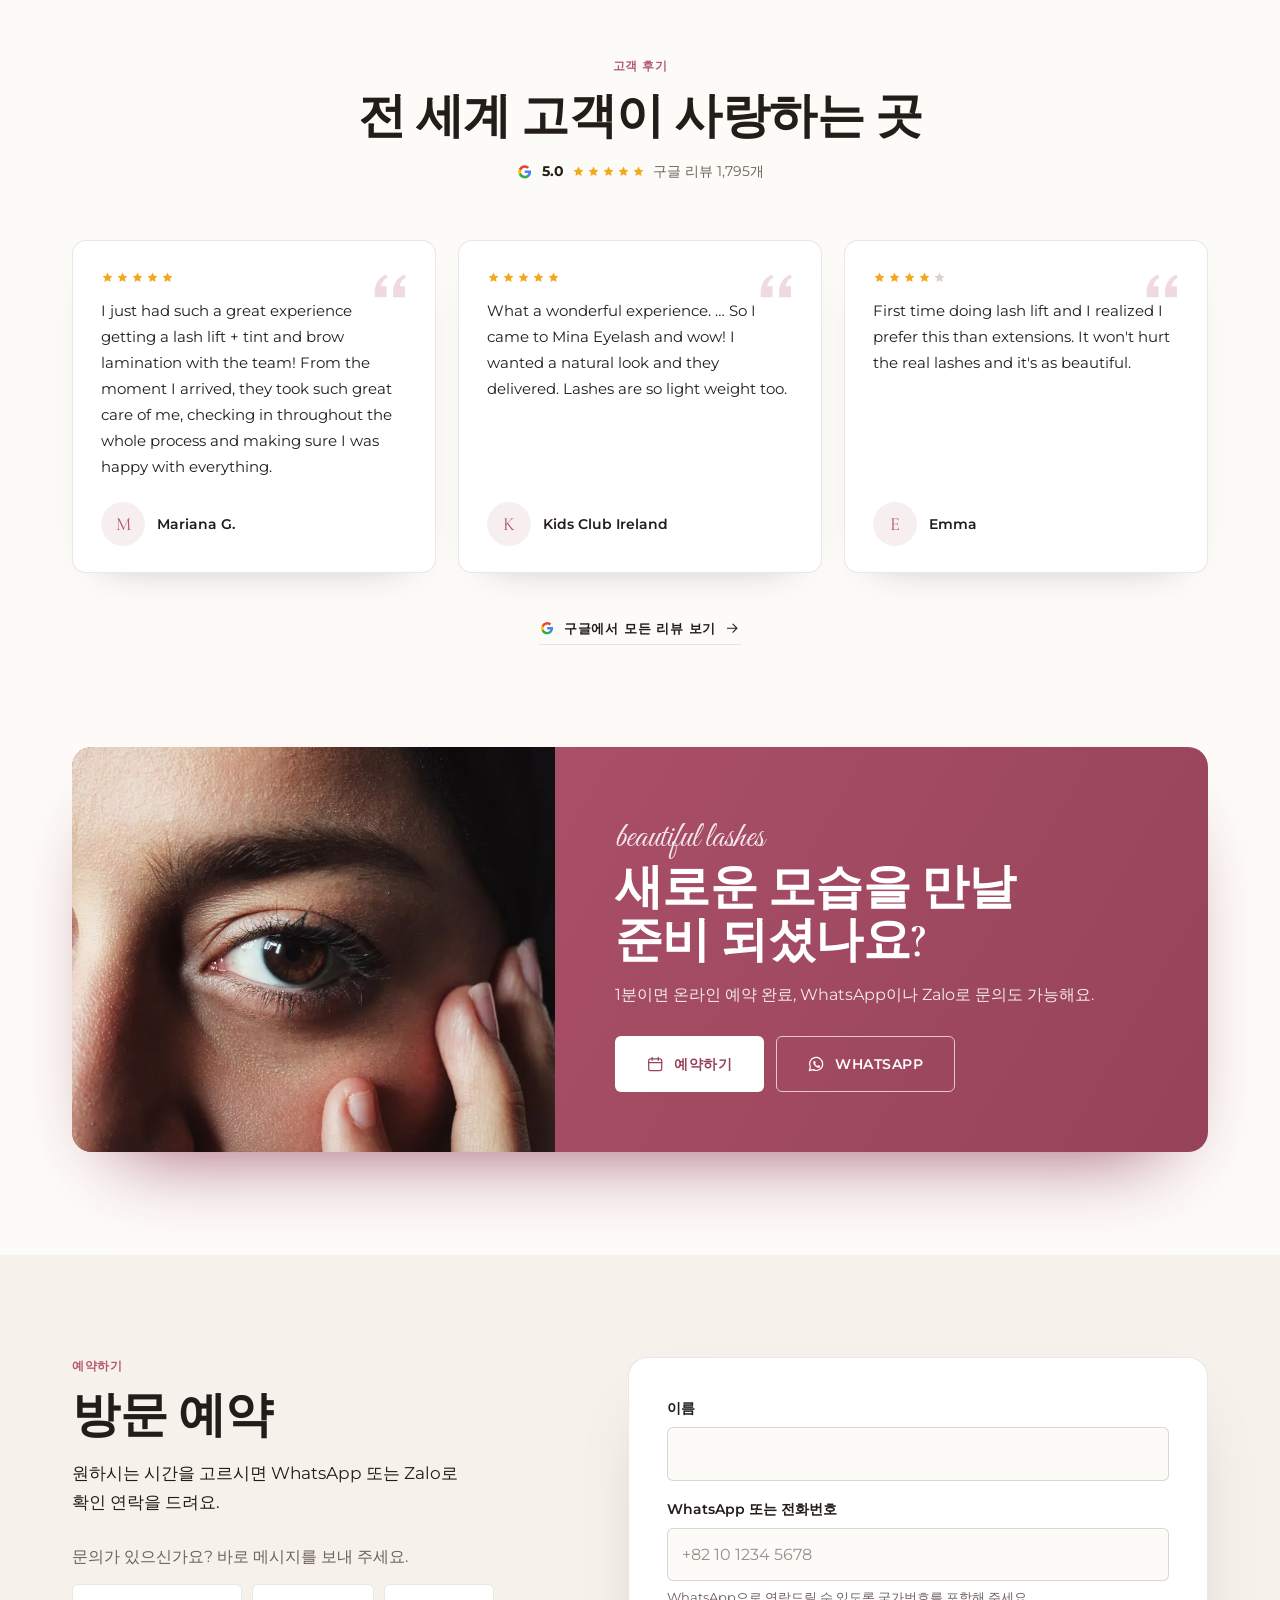
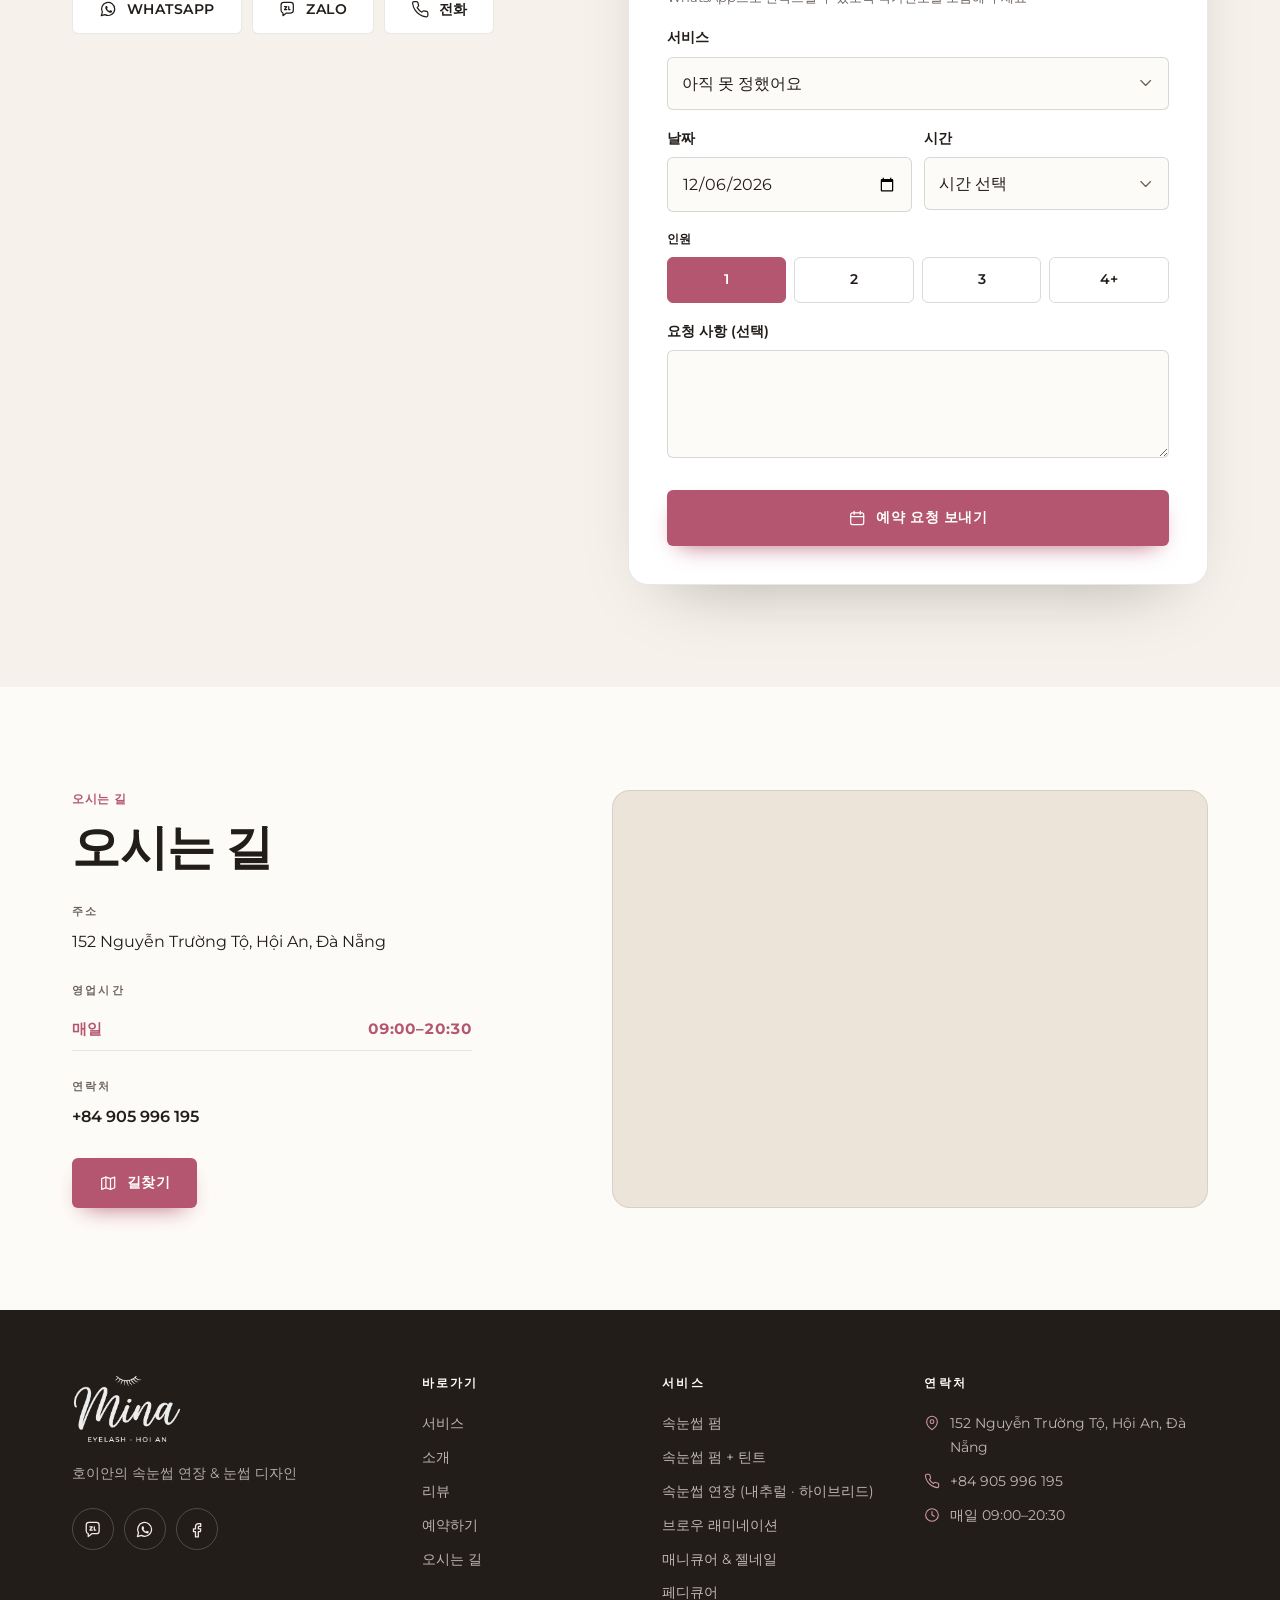
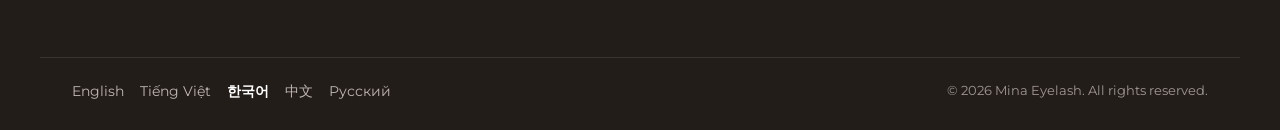
==== commit e3654c42: "Update mina-eyelash preview site Co-Authored-By: Claude Opus 5.5 <noreply@anthropic.com>" ====
--- a/ko/index.html
+++ b/ko/index.html
@@ -21,7 +21,7 @@
 <link rel="preconnect" href="https://fonts.googleapis.com">
 <link rel="preconnect" href="https://fonts.gstatic.com" crossorigin>
 <link rel="stylesheet" href="https://fonts.googleapis.com/css2?family=Cormorant+Garamond:ital,wght@0,500;0,600;0,700;1,500;1,600&amp;family=Spectral:ital,wght@0,500;0,600;1,500&amp;family=Montserrat:wght@400;500;600;700&amp;family=Great+Vibes&amp;display=swap">
-<link rel="stylesheet" href="../assets/site.css?v=4e224195">
+<link rel="stylesheet" href="../assets/site.css?v=e8469594">
 <style>:root{ --bg:#FDFBF8;--soft:#F6F1EA;--soft2:#ECE4D9;--surface:#ffffff;--ink:#231D1A;--muted:#6E625C;--line:rgba(35,29,26,.10);--accent:#B4566F;--accent-dark:#96435A;--accent-ink:#ffffff;--accent-soft:rgba(180,86,111,.10);--footer:#231D1A;--footer-ink:#F1EAE3;--radius:14px;--font-head:'Cormorant Garamond',Georgia,'Times New Roman',serif;--font-body:'Montserrat','Apple SD Gothic Neo','Malgun Gothic','Noto Sans KR','PingFang SC','Hiragino Sans GB','Microsoft YaHei','Noto Sans SC',system-ui,-apple-system,'Segoe UI',Roboto,sans-serif;--font-script:'Great Vibes',cursive;--head-weight:600;--head-tracking:-0.01em;--em-style:italic;--btn-radius:6px }</style>
 <link rel="preload" as="image" href="../img/hero-928.webp" imagesrcset="../img/hero-800.webp 800w, ../img/hero-928.webp 928w" imagesizes="(min-width: 960px) 50vw, 100vw">
 <script type="application/ld+json">{"@context": "https://schema.org", "@type": "BeautySalon", "name": "Mina Eyelash", "telephone": "+84905996195", "url": "https://romans7997.github.io/mina-eyelash-hoian/ko/", "address": {"@type": "PostalAddress", "streetAddress": "152 Nguyễn Trường Tộ, Hội An, Đà Nẵng", "addressLocality": "Hoi An", "addressCountry": "VN"}, "openingHoursSpecification": [{"@type": "OpeningHoursSpecification", "dayOfWeek": "Monday", "opens": "09:00", "closes": "20:30"}, {"@type": "OpeningHoursSpecification", "dayOfWeek": "Tuesday", "opens": "09:00", "closes": "20:30"}, {"@type": "OpeningHoursSpecification", "dayOfWeek": "Wednesday", "opens": "09:00", "closes": "20:30"}, {"@type": "OpeningHoursSpecification", "dayOfWeek": "Thursday", "opens": "09:00", "closes": "20:30"}, {"@type": "OpeningHoursSpecification", "dayOfWeek": "Friday", "opens": "09:00", "closes": "20:30"}, {"@type": "OpeningHoursSpecification", "dayOfWeek": "Saturday", "opens": "09:00", "closes": "20:30"}, {"@type": "OpeningHoursSpecification", "dayOfWeek": "Sunday", "opens": "09:00", "closes": "20:30"}], "sameAs": ["https://www.facebook.com/eyelashhoian", "https://www.google.com/maps/place/?q=place_id:ChIJb_QB13oNQjERN3Wv3GQzDhs"], "priceRange": "₫₫", "image": "https://romans7997.github.io/mina-eyelash-hoian/img/hero-928.webp"}</script>
@@ -97,7 +97,7 @@
         <h2>속눈썹 · 눈썹 · 네일</h2>
         <p class="section-note">최신 가격은 WhatsApp 또는 Zalo로 문의해 주세요.</p>
       </header>
-      <div class="cards">
+      <div class="cards n6">
         <article class="card">
           <div class="card-media"><img src="../img/s0-0-1600.webp" srcset="../img/s0-0-800.webp 800w, ../img/s0-0-1600.webp 1600w" sizes="(min-width: 960px) 30vw, (min-width: 640px) 45vw, 90vw" alt="Mina Eyelash" width="1600" height="2400" loading="lazy" decoding="async"></div>
           <span class="card-ic"><svg class="ic" viewBox="0 0 24 24" aria-hidden="true" focusable="false"><path d="M2.5 12.5c2.6-3.6 6-5.4 9.5-5.4s6.9 1.8 9.5 5.4c-2.6 3-6 4.5-9.5 4.5s-6.9-1.5-9.5-4.5z"/><circle cx="12" cy="12.2" r="2.6"/><path d="M5 9.2 3.6 7.4M8.3 7.5l-.7-2.1M12 6.9V4.7M15.7 7.5l.7-2.1M19 9.2l1.4-1.8"/></svg></span>
--- a/assets/site.css
+++ b/assets/site.css
@@ -151,9 +151,11 @@
 .center-cta{display:flex;justify-content:center;margin-top:44px}
 
 /* ---------- услуги ---------- */
-.cards{display:grid;grid-template-columns:minmax(0,1fr);gap:24px}
-@media (min-width:600px){.cards{grid-template-columns:repeat(2,minmax(0,1fr))}}
-@media (min-width:980px){.cards{grid-template-columns:repeat(3,minmax(0,1fr));gap:28px}}
+.cards{display:flex;flex-wrap:wrap;justify-content:center;gap:24px}
+.cards>.card{flex:0 1 100%}
+@media (min-width:600px){.cards>.card{flex-basis:calc((100% - 24px)/2)}}
+@media (min-width:980px){.cards{gap:28px}.cards>.card{flex-basis:calc((100% - 56px)/3)}
+  .cards.n4{max-width:860px;margin-inline:auto}.cards.n4>.card{flex-basis:calc((100% - 28px)/2)}}
 .card{position:relative;display:flex;flex-direction:column;background:var(--surface);border:1px solid var(--line);border-radius:var(--radius);
   box-shadow:0 18px 40px -30px rgba(0,0,0,.35);transition:transform .25s,box-shadow .25s}
 .card:hover{transform:translateY(-4px);box-shadow:0 28px 50px -30px rgba(0,0,0,.45)}
@@ -390,3 +392,11 @@
 /* Кириллица Cormorant слишком своеобразная (л как Λ) — для русских страниц Spectral */
 html:lang(ru):not(.theme-mono):not(.theme-noir){--font-head:'Spectral',Georgia,'Times New Roman',serif}
 html:lang(ru):not(.theme-mono):not(.theme-noir) h1,html:lang(ru):not(.theme-mono):not(.theme-noir) h2{letter-spacing:-.02em}
+.theme-ash .hero-title em{color:var(--muted)}
+.theme-ash .btn-accent{box-shadow:none}
+.theme-ash .script{color:var(--muted)}
+.theme-ash .trust-ic,.theme-ash .rv-avatar{background:var(--soft);color:var(--ink)}
+.theme-ash .cta-inner{background:var(--ink)}
+.theme-ash .btn-light{color:var(--ink)}
+.theme-ash .eyebrow{color:var(--muted)}
+.theme-ash .logo-main{text-transform:uppercase;letter-spacing:.3em;font-size:1.3rem}
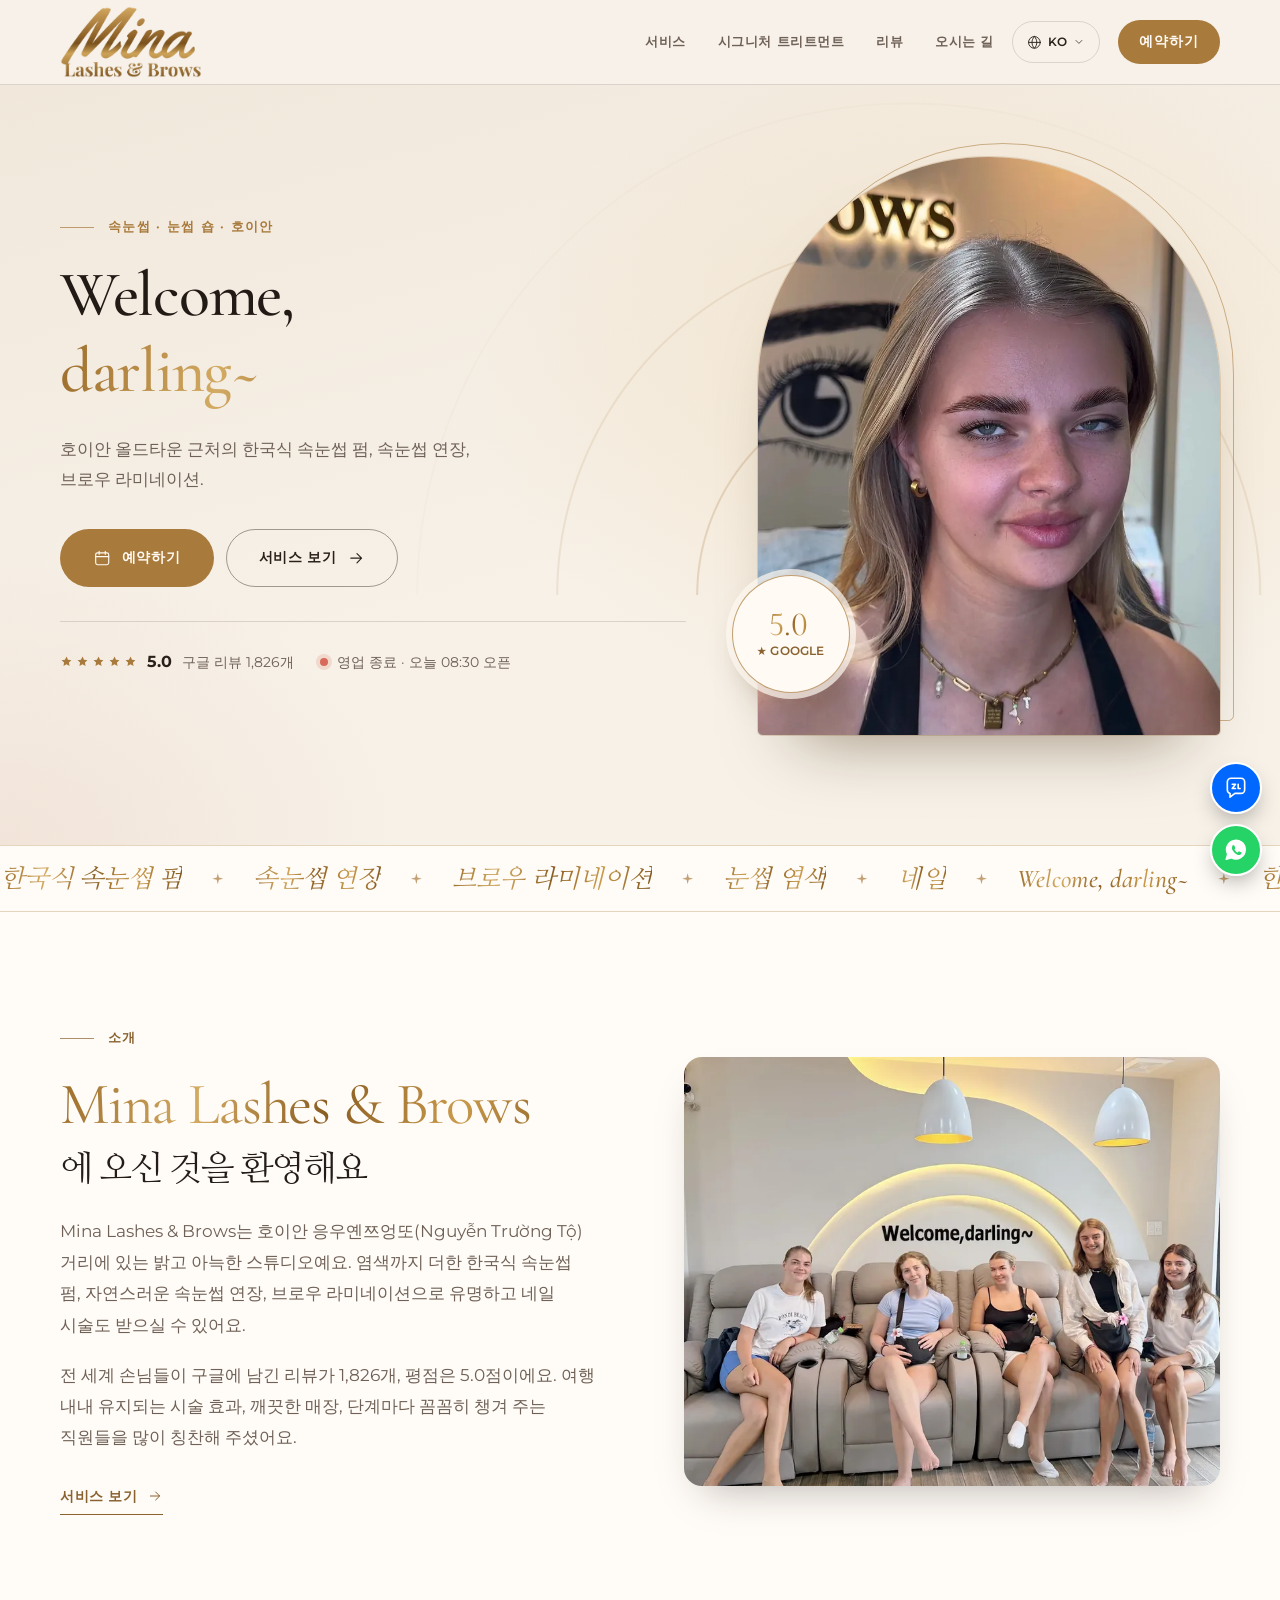
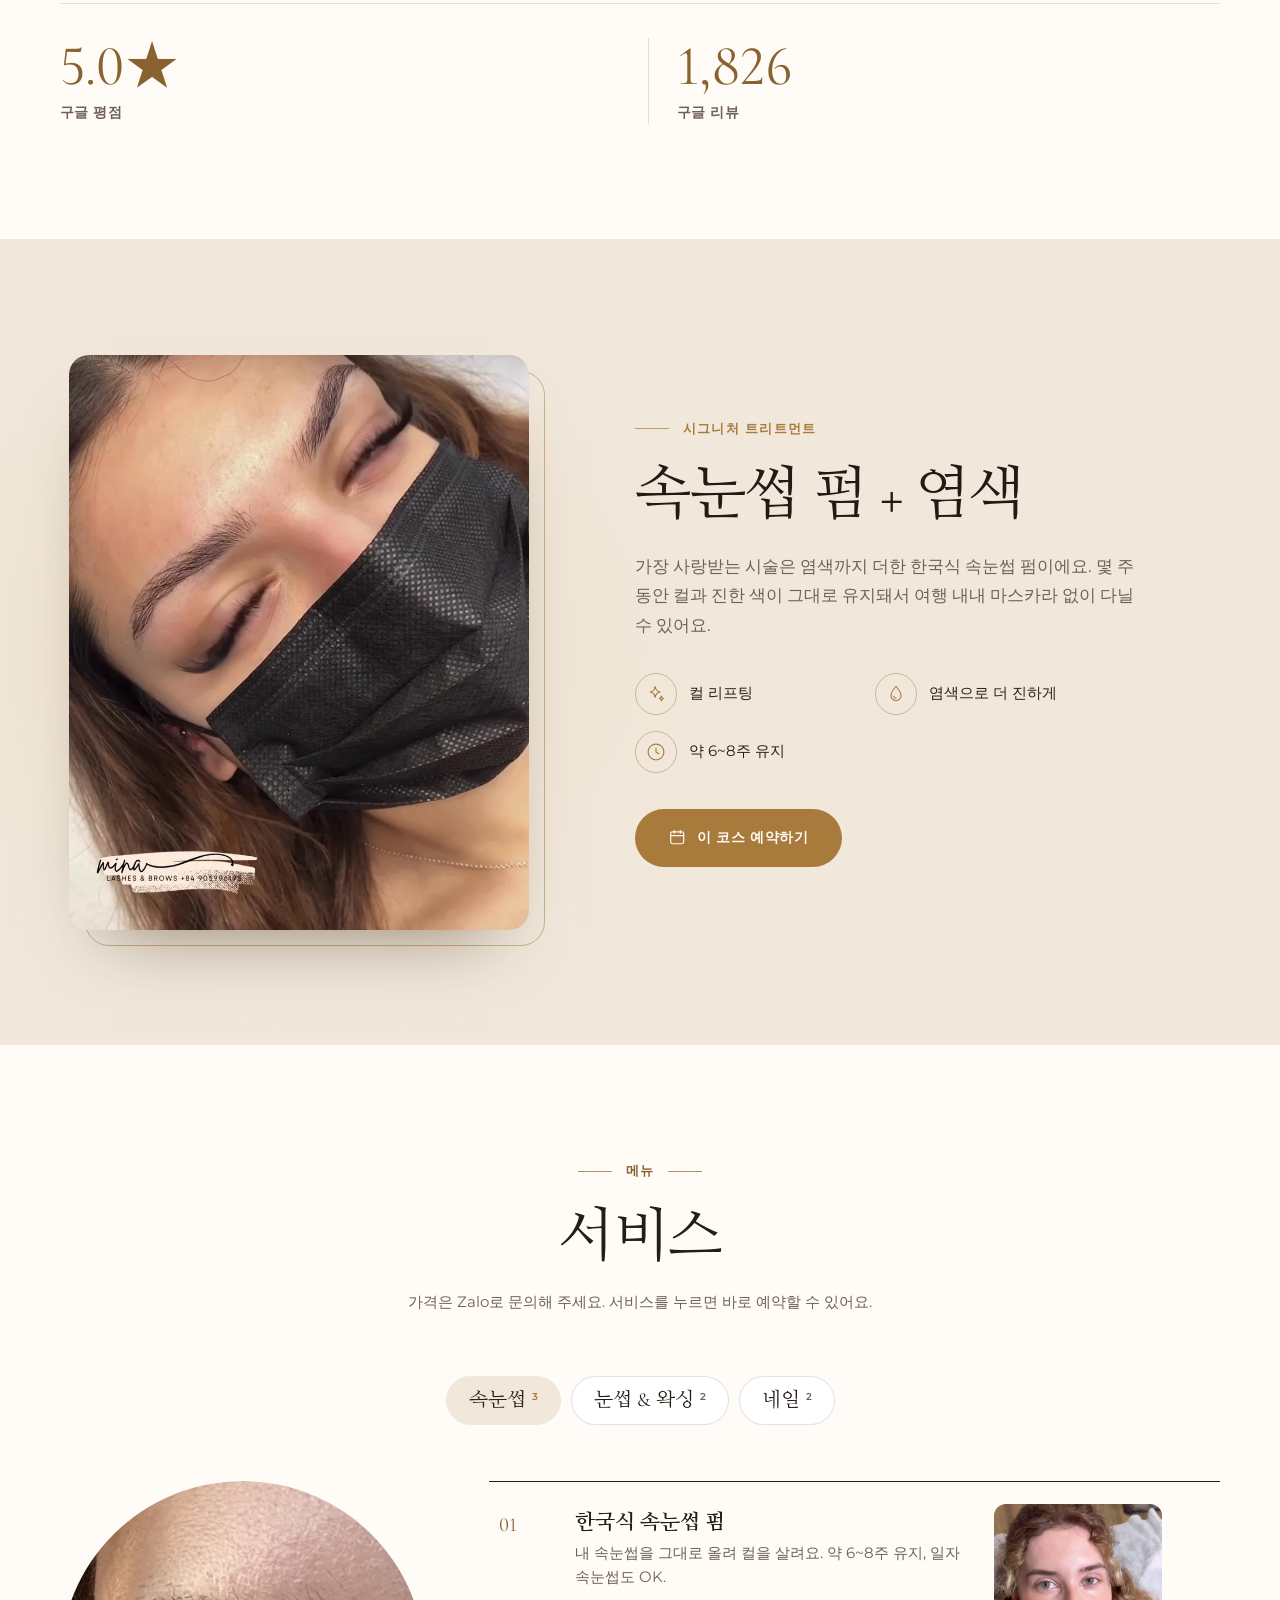
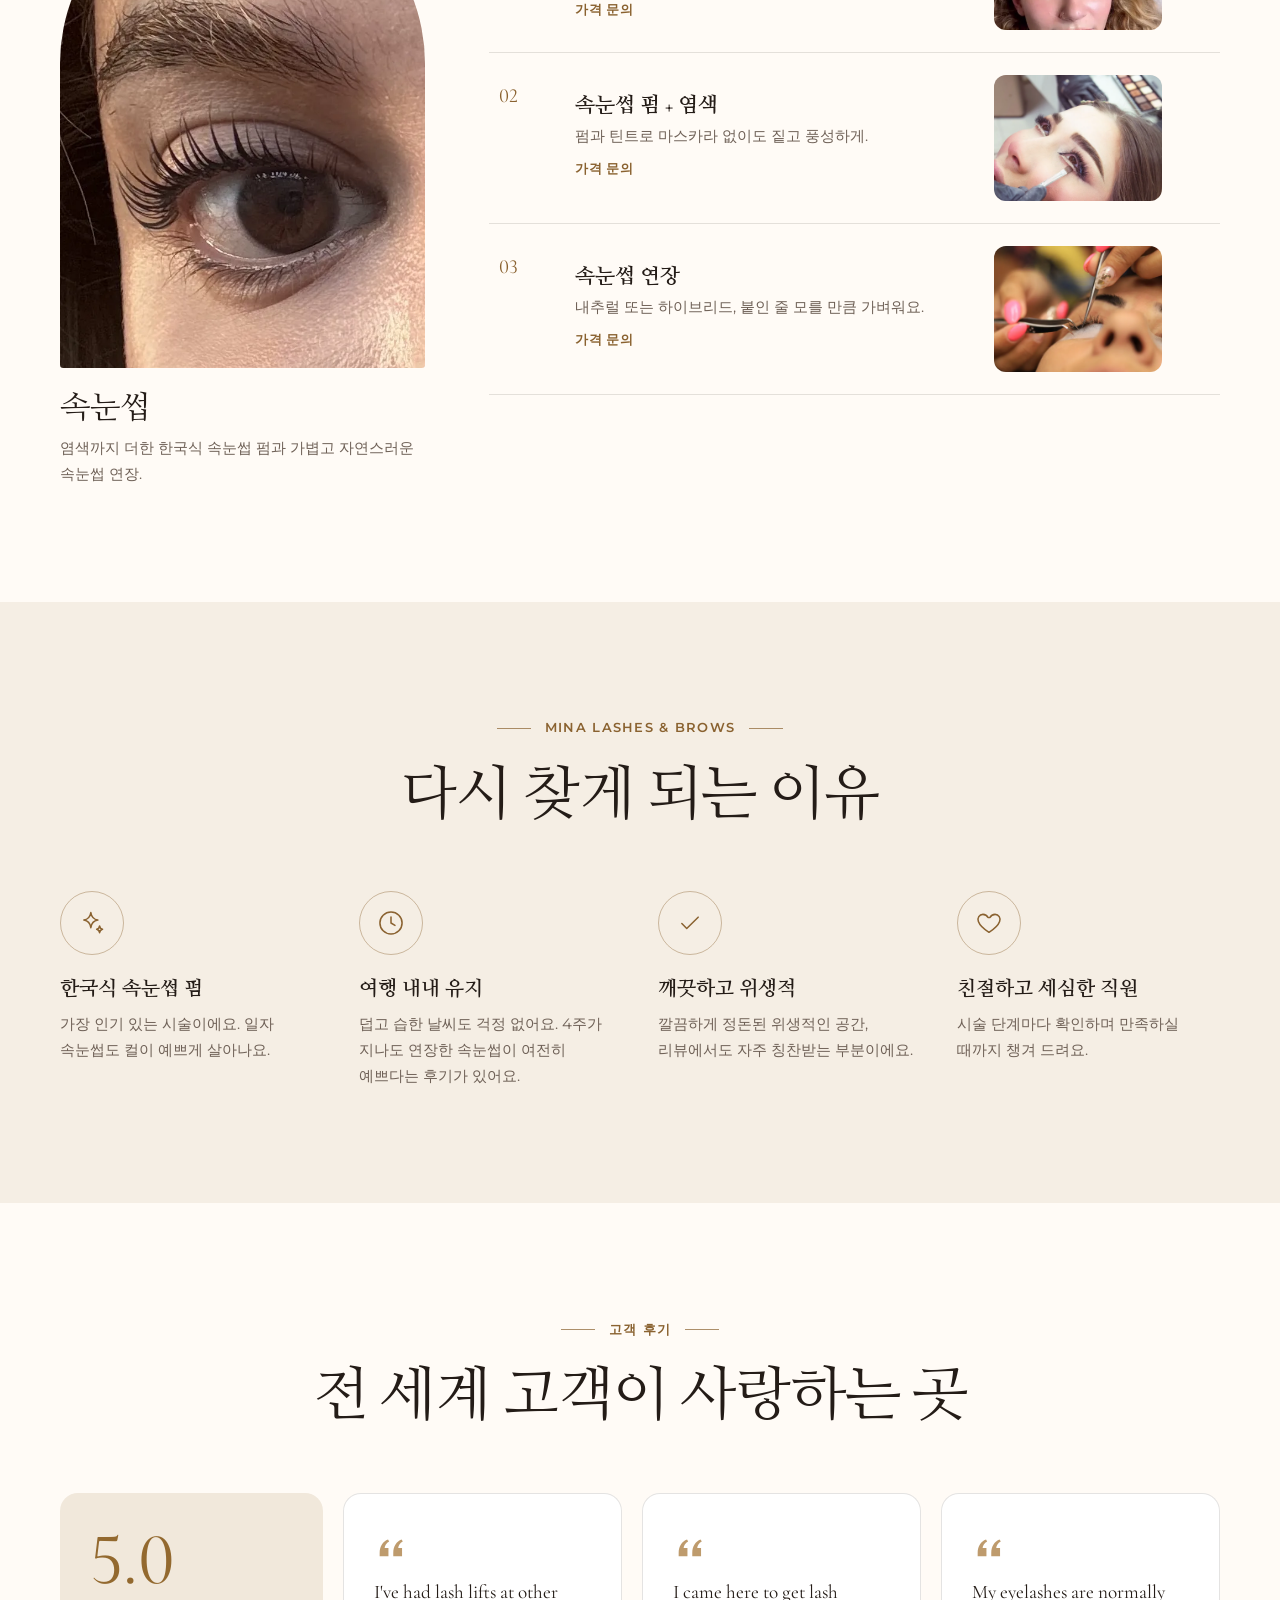
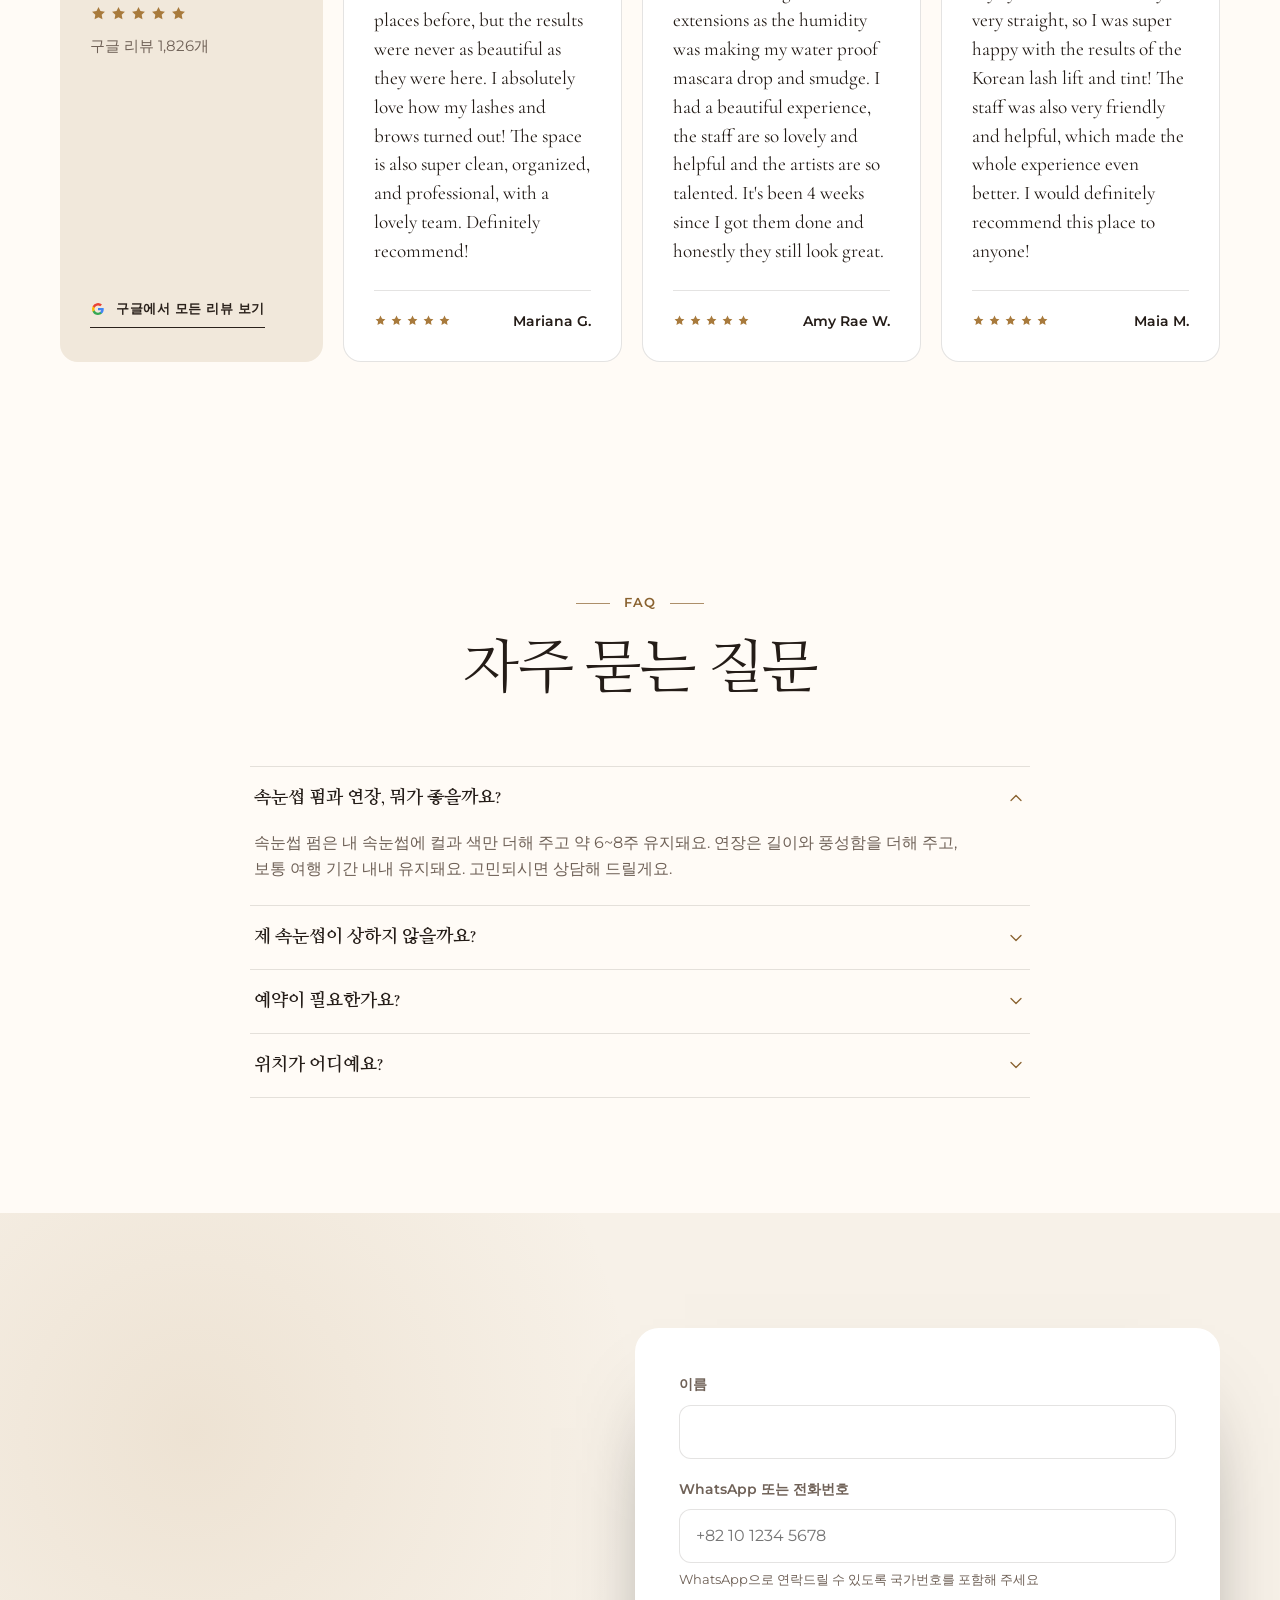
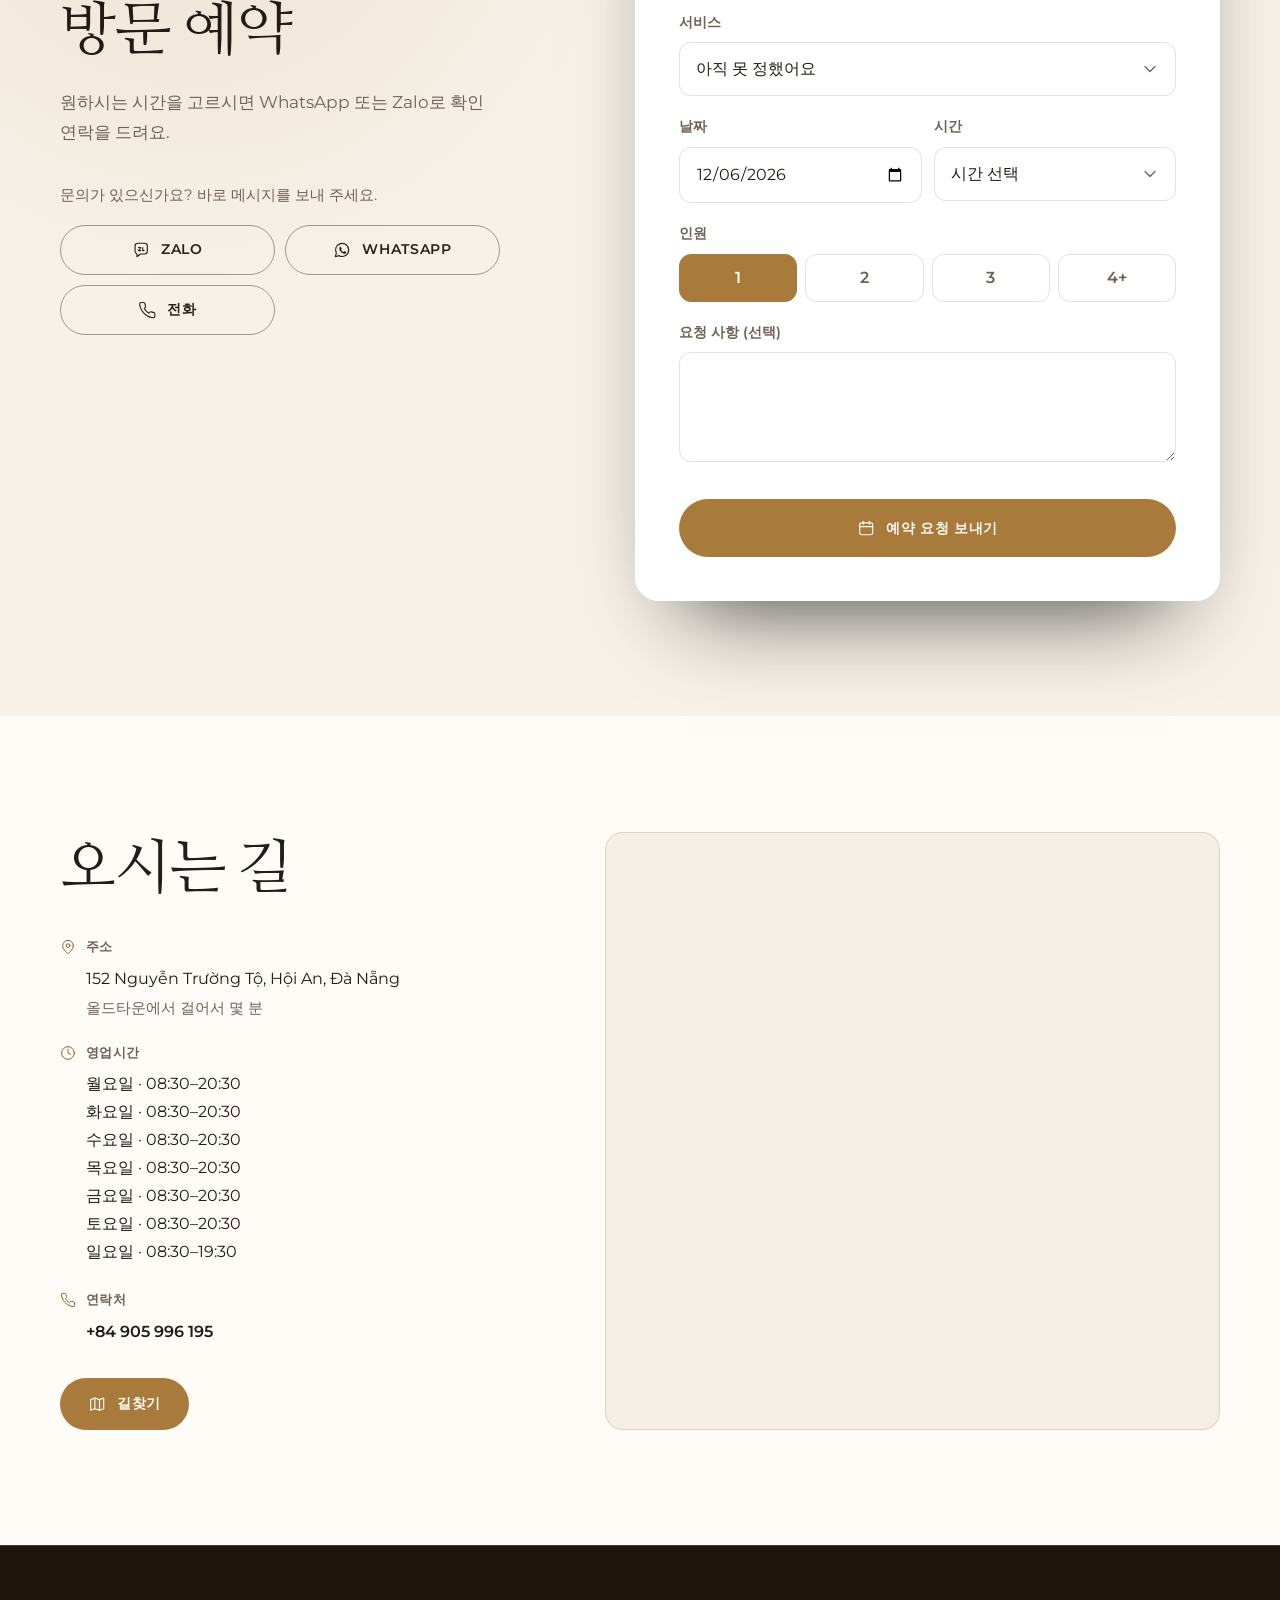
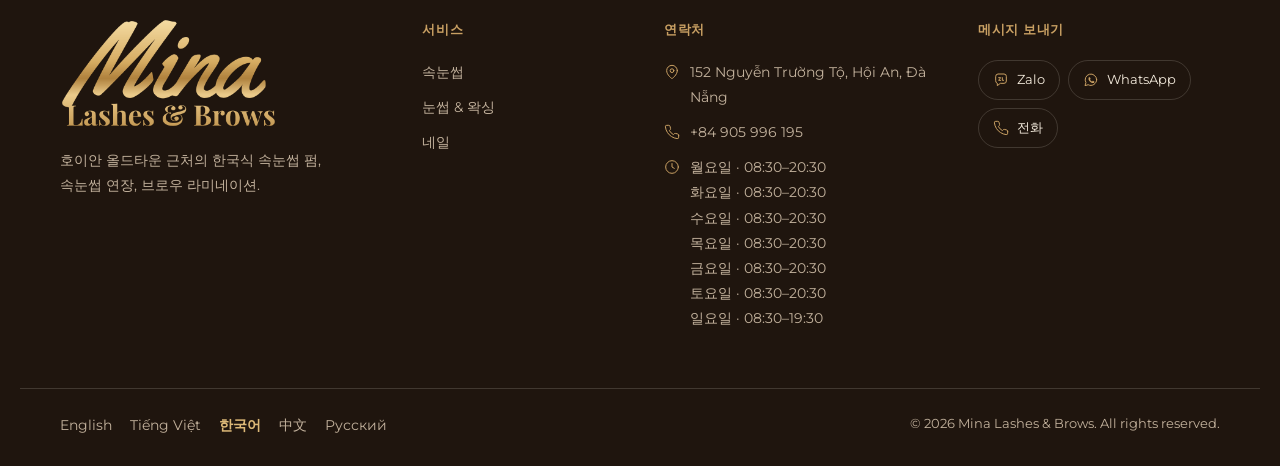
==== commit 4534024c: "Update mina-eyelash preview site Co-Authored-By: Claude Opus 5.5 <noreply@anthropic.com>" ====
--- a/ko/index.html
+++ b/ko/index.html
@@ -1,10 +1,10 @@
 <!doctype html>
-<html lang="ko" class="theme-arch niche-lashes">
+<html lang="ko" class="v3 bg-glow t-light t-mina">
 <head>
 <meta charset="utf-8">
 <meta name="viewport" content="width=device-width, initial-scale=1, viewport-fit=cover">
-<title>Mina Eyelash · 속눈썹 · 눈썹 숍 · 호이안</title>
-<meta name="description" content="호이안의 속눈썹 연장 &amp; 눈썹 디자인 · 5.0★ · 구글 리뷰 1,795개">
+<title>Mina Lashes &amp; Brows · 속눈썹 · 눈썹 숍 · 호이안</title>
+<meta name="description" content="호이안 올드타운 근처의 한국식 속눈썹 펌, 속눈썹 연장, 브로우 라미네이션. · 5.0★ · 구글 리뷰 1,826개">
 <meta name="robots" content="noindex,nofollow">
 <link rel="canonical" href="https://romans7997.github.io/mina-eyelash-hoian/ko/">
 <link rel="alternate" hreflang="en" href="https://romans7997.github.io/mina-eyelash-hoian/">
@@ -14,33 +14,29 @@
 <link rel="alternate" hreflang="ru" href="https://romans7997.github.io/mina-eyelash-hoian/ru/">
 <link rel="alternate" hreflang="x-default" href="https://romans7997.github.io/mina-eyelash-hoian/">
 <meta property="og:type" content="website">
-<meta property="og:title" content="Mina Eyelash">
-<meta property="og:description" content="호이안의 속눈썹 연장 &amp; 눈썹 디자인">
-<meta property="og:image" content="https://romans7997.github.io/mina-eyelash-hoian/img/og.jpg"><meta name="theme-color" content="#FDFBF8">
+<meta property="og:title" content="Mina Lashes &amp; Brows">
+<meta property="og:description" content="호이안 올드타운 근처의 한국식 속눈썹 펌, 속눈썹 연장, 브로우 라미네이션.">
+<meta property="og:image" content="https://romans7997.github.io/mina-eyelash-hoian/img/og.jpg"><meta name="theme-color" content="#1f150e">
 <link rel="icon" href="../favicon.svg" type="image/svg+xml">
 <link rel="preconnect" href="https://fonts.googleapis.com">
 <link rel="preconnect" href="https://fonts.gstatic.com" crossorigin>
-<link rel="stylesheet" href="https://fonts.googleapis.com/css2?family=Cormorant+Garamond:ital,wght@0,500;0,600;0,700;1,500;1,600&amp;family=Spectral:ital,wght@0,500;0,600;1,500&amp;family=Montserrat:wght@400;500;600;700&amp;family=Great+Vibes&amp;display=swap">
-<link rel="stylesheet" href="../assets/site.css?v=e8469594">
-<style>:root{ --bg:#FDFBF8;--soft:#F6F1EA;--soft2:#ECE4D9;--surface:#ffffff;--ink:#231D1A;--muted:#6E625C;--line:rgba(35,29,26,.10);--accent:#B4566F;--accent-dark:#96435A;--accent-ink:#ffffff;--accent-soft:rgba(180,86,111,.10);--footer:#231D1A;--footer-ink:#F1EAE3;--radius:14px;--font-head:'Cormorant Garamond',Georgia,'Times New Roman',serif;--font-body:'Montserrat','Apple SD Gothic Neo','Malgun Gothic','Noto Sans KR','PingFang SC','Hiragino Sans GB','Microsoft YaHei','Noto Sans SC',system-ui,-apple-system,'Segoe UI',Roboto,sans-serif;--font-script:'Great Vibes',cursive;--head-weight:600;--head-tracking:-0.01em;--em-style:italic;--btn-radius:6px }</style>
-<link rel="preload" as="image" href="../img/hero-928.webp" imagesrcset="../img/hero-800.webp 800w, ../img/hero-928.webp 928w" imagesizes="(min-width: 960px) 50vw, 100vw">
-<script type="application/ld+json">{"@context": "https://schema.org", "@type": "BeautySalon", "name": "Mina Eyelash", "telephone": "+84905996195", "url": "https://romans7997.github.io/mina-eyelash-hoian/ko/", "address": {"@type": "PostalAddress", "streetAddress": "152 Nguyễn Trường Tộ, Hội An, Đà Nẵng", "addressLocality": "Hoi An", "addressCountry": "VN"}, "openingHoursSpecification": [{"@type": "OpeningHoursSpecification", "dayOfWeek": "Monday", "opens": "09:00", "closes": "20:30"}, {"@type": "OpeningHoursSpecification", "dayOfWeek": "Tuesday", "opens": "09:00", "closes": "20:30"}, {"@type": "OpeningHoursSpecification", "dayOfWeek": "Wednesday", "opens": "09:00", "closes": "20:30"}, {"@type": "OpeningHoursSpecification", "dayOfWeek": "Thursday", "opens": "09:00", "closes": "20:30"}, {"@type": "OpeningHoursSpecification", "dayOfWeek": "Friday", "opens": "09:00", "closes": "20:30"}, {"@type": "OpeningHoursSpecification", "dayOfWeek": "Saturday", "opens": "09:00", "closes": "20:30"}, {"@type": "OpeningHoursSpecification", "dayOfWeek": "Sunday", "opens": "09:00", "closes": "20:30"}], "sameAs": ["https://www.facebook.com/eyelashhoian", "https://www.google.com/maps/place/?q=place_id:ChIJb_QB13oNQjERN3Wv3GQzDhs"], "priceRange": "₫₫", "image": "https://romans7997.github.io/mina-eyelash-hoian/img/hero-928.webp"}</script>
+<link rel="stylesheet" href="https://fonts.googleapis.com/css2?family=Cormorant+Garamond:ital,wght@0,400;0,500;0,600;1,400;1,500&amp;family=Montserrat:wght@400;500;600&amp;family=Nanum+Myeongjo:wght@400;700&amp;display=swap">
+<link rel="stylesheet" href="../assets/v3.css?v=392ea69a">
+<style>:root{ --wood:#f7f1e8;--wood-2:#f1e8db;--wood-3:#e6d9c6;--wood-rgb:247,241,232;--cream:#fffbf6;--cream-2:#f5eee4;--paper:#ffffff;--ink:#241c17;--ink-rgb:36,28,23;--muted:#6f6157;--muted-strong:#5e5148;--line:rgba(36,28,23,.12);--on-dark:#2a211b;--on-dark-muted:#6f6157;--on-dark-rgb:42,33,27;--on-dark-head:#221a15;--line-dark:rgba(42,33,27,.14);--gold:#a87a3c;--gold-hi:#93692f;--gold-rgb:168,122,60;--btn-ink:#fffaf3;--gold-deep:#8a6230;--glow-rgb:232,190,120;--glow2-rgb:222,180,160;--deep-rgb:138,98,48;--slat-rgb:120,90,60 }</style>
+<script>document.documentElement.classList.add("js")</script>
+<link rel="preload" as="image" href="../img/hero-1080.webp" imagesrcset="../img/hero-800.webp 800w, ../img/hero-1080.webp 1080w" imagesizes="(min-width: 960px) 40vw, 100vw">
+<script type="application/ld+json">{"@context": "https://schema.org", "@type": "BeautySalon", "name": "Mina Lashes & Brows", "telephone": "+84905996195", "url": "https://romans7997.github.io/mina-eyelash-hoian/ko/", "address": {"@type": "PostalAddress", "streetAddress": "152 Nguyễn Trường Tộ, Hội An, Đà Nẵng", "addressLocality": "Hoi An", "addressCountry": "VN"}, "openingHoursSpecification": [{"@type": "OpeningHoursSpecification", "dayOfWeek": "Monday", "opens": "08:30", "closes": "20:30"}, {"@type": "OpeningHoursSpecification", "dayOfWeek": "Tuesday", "opens": "08:30", "closes": "20:30"}, {"@type": "OpeningHoursSpecification", "dayOfWeek": "Wednesday", "opens": "08:30", "closes": "20:30"}, {"@type": "OpeningHoursSpecification", "dayOfWeek": "Thursday", "opens": "08:30", "closes": "20:30"}, {"@type": "OpeningHoursSpecification", "dayOfWeek": "Friday", "opens": "08:30", "closes": "20:30"}, {"@type": "OpeningHoursSpecification", "dayOfWeek": "Saturday", "opens": "08:30", "closes": "20:30"}, {"@type": "OpeningHoursSpecification", "dayOfWeek": "Sunday", "opens": "08:30", "closes": "19:30"}], "sameAs": ["https://www.facebook.com/eyelashhoian", "https://www.google.com/maps/place/?q=place_id:ChIJb_QB13oNQjERN3Wv3GQzDhs"], "priceRange": "₫₫", "image": "https://romans7997.github.io/mina-eyelash-hoian/img/hero-1080.webp"}</script>
+<script type="application/ld+json">{"@context": "https://schema.org", "@type": "FAQPage", "mainEntity": [{"@type": "Question", "name": "속눈썹 펌과 연장, 뭐가 좋을까요?", "acceptedAnswer": {"@type": "Answer", "text": "속눈썹 펌은 내 속눈썹에 컬과 색만 더해 주고 약 6~8주 유지돼요. 연장은 길이와 풍성함을 더해 주고, 보통 여행 기간 내내 유지돼요. 고민되시면 상담해 드릴게요."}}, {"@type": "Question", "name": "제 속눈썹이 상하지 않을까요?", "acceptedAnswer": {"@type": "Answer", "text": "부드럽게 시술하고 시술 내내 불편한 곳은 없는지 여쭤봐요. 펌은 속눈썹에 아무것도 붙이지 않고, 연장도 가볍고 편안해요."}}, {"@type": "Question", "name": "예약이 필요한가요?", "acceptedAnswer": {"@type": "Answer", "text": "원하는 시간에 받으시려면 예약이 가장 좋아요. 특히 성수기에는요. 온라인으로 시간을 고르시면 WhatsApp이나 Zalo로 예약 확정 연락을 드려요."}}, {"@type": "Question", "name": "위치가 어디예요?", "acceptedAnswer": {"@type": "Answer", "text": "호이안 응우옌쯔엉또(Nguyễn Trường Tộ) 거리 152번지, 올드타운에서 걸어서 몇 분 거리예요. 영업시간은 8:30~20:30이고, 일요일은 19:30까지예요."}}]}</script>
 </head>
 <body>
 <a class="skip" href="#main">본문으로 건너뛰기</a>
 
-<div class="announce"><div class="wrap announce-inner">
-  <span class="announce-loc"><svg class="ic" viewBox="0 0 24 24" aria-hidden="true" focusable="false"><path d="M20 10c0 6.5-8 12-8 12s-8-5.5-8-12a8 8 0 0 1 16 0z"/><circle cx="12" cy="10" r="2.8"/></svg>152 Nguyễn Trường Tộ, Hội An</span>
-  <span class="announce-main"><svg class="ic" viewBox="0 0 24 24" aria-hidden="true" focusable="false"><path d="M11 3c.6 4.2 2.2 5.9 6 6.5-3.8.6-5.4 2.3-6 6.5-.6-4.2-2.2-5.9-6-6.5 3.8-.6 5.4-2.3 6-6.5z"/><path d="M18.5 14.5c.3 1.8 1 2.6 2.5 2.9-1.5.3-2.2 1.1-2.5 2.9-.3-1.8-1-2.6-2.5-2.9 1.5-.3 2.2-1.1 2.5-2.9z"/></svg>24시간 온라인 예약 · WhatsApp &amp; Zalo</span>
-</div></div>
-
 <header class="nav" id="top">
   <div class="wrap nav-inner">
-    <a class="logo" href="#top" aria-label="Mina Eyelash">
-<img class="logo-img" src="../logo.png" alt="Mina Eyelash"></a>
+    <a class="logo" href="#top" aria-label="Mina Lashes &amp; Brows"><img class="logo-img" src="../logo-wide.png" alt="Mina Lashes &amp; Brows" width="710" height="360"></a>
     <nav class="nav-links" aria-label="메뉴">
       <a href="#services">서비스</a>
-<a href="#reviews">리뷰</a>      <a href="#visit">오시는 길</a>
+<a href="#signature">시그니처 트리트먼트</a><a href="#reviews">리뷰</a>      <a href="#visit">오시는 길</a>
     </nav>
     <details class="lang">
       <summary aria-label="언어"><svg class="ic" viewBox="0 0 24 24" aria-hidden="true" focusable="false"><circle cx="12" cy="12" r="9.5"/><path d="M2.5 12h19M12 2.5c2.6 2.8 3.9 6 3.9 9.5S14.6 18.7 12 21.5C9.4 18.7 8.1 15.5 8.1 12S9.4 5.3 12 2.5z"/></svg><span>KO</span><svg class="ic chev" viewBox="0 0 24 24" aria-hidden="true" focusable="false"><path d="M6 9l6 6 6-6"/></svg></summary>
@@ -52,170 +48,189 @@
 <li><a href="../ru/" hreflang="ru" lang="ru" data-lang="ru">Русский</a></li>
       </ul>
     </details>
-<a class="btn btn-accent btn-sm nav-book" href="#book">예약하기</a>  </div>
+<a class="btn btn-gold btn-sm nav-book" href="#book">예약하기</a>  </div>
 </header>
 
 <main id="main">
   <section class="hero">
+    
     <div class="wrap hero-grid">
       <div class="hero-copy">
-        <p class="script hero-script" aria-hidden="true">beautiful lashes <svg class="ic heart" viewBox="0 0 24 24" aria-hidden="true" focusable="false"><path d="M12 20s-7.4-4.5-9.1-9.2C1.7 7.5 3.7 4.6 6.8 4.6c2.1 0 3.6 1.2 4.3 2.7h1.8c.7-1.5 2.2-2.7 4.3-2.7 3.1 0 5.1 2.9 3.9 6.2C19.4 15.5 12 20 12 20z"/></svg></p>
-        <p class="eyebrow">속눈썹 · 눈썹 숍 · 호이안</p>
-        <h1 class="hero-title"><span>자연스럽게 아름다운</span> <em>나만의 속눈썹</em></h1>
-        <p class="hero-lead">호이안의 속눈썹 연장 &amp; 눈썹 디자인</p>
+        <p class="eyebrow eyebrow-light">속눈썹 · 눈썹 숍 · 호이안</p>
+        <h1 class="hero-title"><span>Welcome,</span> <em>darling~</em></h1>
+        <p class="hero-lead">호이안 올드타운 근처의 한국식 속눈썹 펌, 속눈썹 연장, 브로우 라미네이션.</p>
         <div class="hero-cta">
-<a class="btn btn-accent btn-lg" href="#book"><svg class="ic" viewBox="0 0 24 24" aria-hidden="true" focusable="false"><rect x="3.5" y="5" width="17" height="15.5" rx="2.5"/><path d="M8 3v4M16 3v4M3.5 10h17"/></svg><span>예약하기</span></a>          <a class="btn btn-outline btn-lg" href="#services"><span>서비스 보기</span><svg class="ic" viewBox="0 0 24 24" aria-hidden="true" focusable="false"><path d="M5 12h14M13 6l6 6-6 6"/></svg></a>
-        </div>
-        <a class="hero-rating" href="https://www.google.com/maps/place/?q=place_id:ChIJb_QB13oNQjERN3Wv3GQzDhs" target="_blank" rel="noopener">
-          <svg class="ic g" viewBox="0 0 24 24" aria-hidden="true" focusable="false"><path d="M20.6 12.2c0-.6-.1-1.2-.2-1.8H12v3.4h4.8a4.1 4.1 0 0 1-1.8 2.7v2.2h2.9c1.7-1.6 2.7-3.9 2.7-6.5z" class="fill g1"/><path d="M12 21c2.4 0 4.5-.8 5.9-2.2L15 16.6c-.8.5-1.8.9-3 .9-2.3 0-4.3-1.6-5-3.7H4v2.3A9 9 0 0 0 12 21z" class="fill g2"/><path d="M7 13.8a5.4 5.4 0 0 1 0-3.5V8H4a9 9 0 0 0 0 8.1z" class="fill g3"/><path d="M12 6.6c1.3 0 2.5.5 3.4 1.3l2.6-2.6A9 9 0 0 0 4 8l3 2.3c.7-2.1 2.7-3.7 5-3.7z" class="fill g4"/></svg><strong>5.0</strong><span class="stars xs" role="img" aria-label="5.0 / 5"><svg class="st" viewBox="0 0 24 24" aria-hidden="true" focusable="false"><path class="fill" d="M12 2.8l2.8 5.8 6.3.9-4.6 4.4 1.1 6.3L12 17.2l-5.6 3 1.1-6.3L2.9 9.5l6.3-.9z"/></svg><svg class="st" viewBox="0 0 24 24" aria-hidden="true" focusable="false"><path class="fill" d="M12 2.8l2.8 5.8 6.3.9-4.6 4.4 1.1 6.3L12 17.2l-5.6 3 1.1-6.3L2.9 9.5l6.3-.9z"/></svg><svg class="st" viewBox="0 0 24 24" aria-hidden="true" focusable="false"><path class="fill" d="M12 2.8l2.8 5.8 6.3.9-4.6 4.4 1.1 6.3L12 17.2l-5.6 3 1.1-6.3L2.9 9.5l6.3-.9z"/></svg><svg class="st" viewBox="0 0 24 24" aria-hidden="true" focusable="false"><path class="fill" d="M12 2.8l2.8 5.8 6.3.9-4.6 4.4 1.1 6.3L12 17.2l-5.6 3 1.1-6.3L2.9 9.5l6.3-.9z"/></svg><svg class="st" viewBox="0 0 24 24" aria-hidden="true" focusable="false"><path class="fill" d="M12 2.8l2.8 5.8 6.3.9-4.6 4.4 1.1 6.3L12 17.2l-5.6 3 1.1-6.3L2.9 9.5l6.3-.9z"/></svg></span><span>구글 리뷰 1,795개</span>
-        </a>
+<a class="btn btn-gold btn-lg" href="#book"><svg class="ic" viewBox="0 0 24 24" aria-hidden="true" focusable="false"><rect x="3.5" y="5" width="17" height="15.5" rx="2.5"/><path d="M8 3v4M16 3v4M3.5 10h17"/></svg><span>예약하기</span></a><a class="btn btn-line-light btn-lg" href="#services"><span>서비스 보기</span><svg class="ic" viewBox="0 0 24 24" aria-hidden="true" focusable="false"><path d="M5 12h14M13 6l6 6-6 6"/></svg></a>        </div>
+        <div class="hero-meta">
+<a class="hero-rating" href="https://www.google.com/maps/place/?q=place_id:ChIJb_QB13oNQjERN3Wv3GQzDhs" target="_blank" rel="noopener"><span class="stars xs" role="img" aria-label="5.0 / 5"><svg class="st" viewBox="0 0 24 24" aria-hidden="true" focusable="false"><path class="fill" d="M12 2.8l2.8 5.8 6.3.9-4.6 4.4 1.1 6.3L12 17.2l-5.6 3 1.1-6.3L2.9 9.5l6.3-.9z"/></svg><svg class="st" viewBox="0 0 24 24" aria-hidden="true" focusable="false"><path class="fill" d="M12 2.8l2.8 5.8 6.3.9-4.6 4.4 1.1 6.3L12 17.2l-5.6 3 1.1-6.3L2.9 9.5l6.3-.9z"/></svg><svg class="st" viewBox="0 0 24 24" aria-hidden="true" focusable="false"><path class="fill" d="M12 2.8l2.8 5.8 6.3.9-4.6 4.4 1.1 6.3L12 17.2l-5.6 3 1.1-6.3L2.9 9.5l6.3-.9z"/></svg><svg class="st" viewBox="0 0 24 24" aria-hidden="true" focusable="false"><path class="fill" d="M12 2.8l2.8 5.8 6.3.9-4.6 4.4 1.1 6.3L12 17.2l-5.6 3 1.1-6.3L2.9 9.5l6.3-.9z"/></svg><svg class="st" viewBox="0 0 24 24" aria-hidden="true" focusable="false"><path class="fill" d="M12 2.8l2.8 5.8 6.3.9-4.6 4.4 1.1 6.3L12 17.2l-5.6 3 1.1-6.3L2.9 9.5l6.3-.9z"/></svg></span><strong>5.0</strong><span>구글 리뷰 1,826개</span></a><span id="open-status" class="open-status">월요일 · 08:30–20:30</span>        </div>
       </div>
       <div class="hero-media">
-        <div class="hero-frame"><img class="hero-img" src="../img/hero-928.webp" srcset="../img/hero-800.webp 800w, ../img/hero-928.webp 928w" sizes="(min-width: 960px) 50vw, 100vw" alt="Mina Eyelash" width="928" height="1152" fetchpriority="high" style="object-position:55% 35%"></div>
-        <div class="hero-badge" aria-hidden="true">
-          <span class="hb-num">5.0</span>
-          <span class="stars xs" role="img" aria-label="5.0 / 5"><svg class="st" viewBox="0 0 24 24" aria-hidden="true" focusable="false"><path class="fill" d="M12 2.8l2.8 5.8 6.3.9-4.6 4.4 1.1 6.3L12 17.2l-5.6 3 1.1-6.3L2.9 9.5l6.3-.9z"/></svg><svg class="st" viewBox="0 0 24 24" aria-hidden="true" focusable="false"><path class="fill" d="M12 2.8l2.8 5.8 6.3.9-4.6 4.4 1.1 6.3L12 17.2l-5.6 3 1.1-6.3L2.9 9.5l6.3-.9z"/></svg><svg class="st" viewBox="0 0 24 24" aria-hidden="true" focusable="false"><path class="fill" d="M12 2.8l2.8 5.8 6.3.9-4.6 4.4 1.1 6.3L12 17.2l-5.6 3 1.1-6.3L2.9 9.5l6.3-.9z"/></svg><svg class="st" viewBox="0 0 24 24" aria-hidden="true" focusable="false"><path class="fill" d="M12 2.8l2.8 5.8 6.3.9-4.6 4.4 1.1 6.3L12 17.2l-5.6 3 1.1-6.3L2.9 9.5l6.3-.9z"/></svg><svg class="st" viewBox="0 0 24 24" aria-hidden="true" focusable="false"><path class="fill" d="M12 2.8l2.8 5.8 6.3.9-4.6 4.4 1.1 6.3L12 17.2l-5.6 3 1.1-6.3L2.9 9.5l6.3-.9z"/></svg></span>
-          <span class="hb-txt">Google</span>
-        </div>
-        <div class="hero-open"><span id="open-status" class="open-status">매일 · 09:00–20:30</span></div>
-      </div>
-    </div>
-  </section>
-
-  <section class="trust" aria-label="연락처">
-    <div class="wrap trust-grid">
-<div class="trust-item"><span class="trust-ic"><svg class="ic" viewBox="0 0 24 24" aria-hidden="true" focusable="false"><path class="fill" d="M12 2.8l2.8 5.8 6.3.9-4.6 4.4 1.1 6.3L12 17.2l-5.6 3 1.1-6.3L2.9 9.5l6.3-.9z"/></svg></span><div><strong>구글 평점 5.0</strong><span>구글 리뷰 1,795개</span></div></div>      <div class="trust-item"><span class="trust-ic"><svg class="ic" viewBox="0 0 24 24" aria-hidden="true" focusable="false"><rect x="3.5" y="5" width="17" height="15.5" rx="2.5"/><path d="M8 3v4M16 3v4M3.5 10h17"/></svg></span><div><strong>24시간 온라인 예약</strong><span>바쁠 때도 예약 가능</span></div></div>
-      <div class="trust-item"><span class="trust-ic"><svg class="ic" viewBox="0 0 24 24" aria-hidden="true" focusable="false"><path d="M21 11.5a8.4 8.4 0 0 1-.9 3.8 8.5 8.5 0 0 1-7.6 4.7 8.4 8.4 0 0 1-3.8-.9L3 21l1.9-5.7a8.4 8.4 0 0 1-.9-3.8 8.5 8.5 0 0 1 4.7-7.6 8.4 8.4 0 0 1 3.8-.9h.5a8.5 8.5 0 0 1 8 8z"/></svg></span><div><strong>WhatsApp · Zalo</strong><span>언제든 메시지 주세요</span></div></div>
-      <a class="trust-item" href="https://www.google.com/maps/dir/?api=1&amp;destination=Mina+Eyelash%2C+152+Nguy%E1%BB%85n+Tr%C6%B0%E1%BB%9Dng+T%E1%BB%99%2C+H%E1%BB%99i+An%2C+%C4%90%C3%A0+N%E1%BA%B5ng&amp;destination_place_id=ChIJb_QB13oNQjERN3Wv3GQzDhs" target="_blank" rel="noopener"><span class="trust-ic"><svg class="ic" viewBox="0 0 24 24" aria-hidden="true" focusable="false"><path d="M20 10c0 6.5-8 12-8 12s-8-5.5-8-12a8 8 0 0 1 16 0z"/><circle cx="12" cy="10" r="2.8"/></svg></span><div><strong>152 Nguyễn Trường Tộ, Hội An</strong><span>길찾기 →</span></div></a>
-    </div>
-  </section>
-
-  <section class="section services" id="services">
+        <div class="arch"><img src="../img/hero-1080.webp" srcset="../img/hero-800.webp 800w, ../img/hero-1080.webp 1080w" sizes="(min-width: 960px) 40vw, 100vw" alt="" width="1080" height="1920" fetchpriority="high" style="object-position:50% 28%"></div>
+<div class="seal" aria-hidden="true"><span class="seal-big">5.0</span><span class="seal-small">★ Google</span></div>      </div>
+    </div>
+  </section>
+
+  <div class="ticker" aria-hidden="true"><div class="ticker-track"><span class="ticker-run"><span>한국식 속눈썹 펌</span><i class="tk-star"></i><span>속눈썹 연장</span><i class="tk-star"></i><span>브로우 라미네이션</span><i class="tk-star"></i><span>눈썹 염색</span><i class="tk-star"></i><span>네일</span><i class="tk-star"></i><span>Welcome, darling~</span><i class="tk-star"></i></span><span class="ticker-run"><span>한국식 속눈썹 펌</span><i class="tk-star"></i><span>속눈썹 연장</span><i class="tk-star"></i><span>브로우 라미네이션</span><i class="tk-star"></i><span>눈썹 염색</span><i class="tk-star"></i><span>네일</span><i class="tk-star"></i><span>Welcome, darling~</span><i class="tk-star"></i></span></div></div>
+
+  <section class="section intro" id="about">
+    <div class="wrap">
+      <div class="intro-grid">
+        <div class="intro-copy">
+          <p class="eyebrow">소개</p>
+          <h2><em>Mina Lashes &amp; Brows</em><span class="welcome-suffix">에 오신 것을 환영해요</span></h2>
+<p class="lead">Mina Lashes &amp; Brows는 호이안 응우옌쯔엉또(Nguyễn Trường Tộ) 거리에 있는 밝고 아늑한 스튜디오예요. 염색까지 더한 한국식 속눈썹 펌, 자연스러운 속눈썹 연장, 브로우 라미네이션으로 유명하고 네일 시술도 받으실 수 있어요.</p><p class="lead">전 세계 손님들이 구글에 남긴 리뷰가 1,826개, 평점은 5.0점이에요. 여행 내내 유지되는 시술 효과, 깨끗한 매장, 단계마다 꼼꼼히 챙겨 주는 직원들을 많이 칭찬해 주셨어요.</p>          <a class="link-arrow" href="#services"><span>서비스 보기</span><svg class="ic" viewBox="0 0 24 24" aria-hidden="true" focusable="false"><path d="M5 12h14M13 6l6 6-6 6"/></svg></a>
+        </div>
+        <div class="intro-media"><img src="../img/about-1600.webp" srcset="../img/about-800.webp 800w, ../img/about-1600.webp 1600w" sizes="(min-width: 960px) 42vw, 100vw" alt="" width="1600" height="1303" loading="lazy" decoding="async" style="object-position:50% 45%"></div>
+      </div>
+      <ul class="stats" style="--n:2">
+<li><span class="stat-big">5.0★</span><span class="stat-small">구글 평점</span></li>
+<li><span class="stat-big">1,826</span><span class="stat-small">구글 리뷰</span></li>
+      </ul>
+    </div>
+  </section>
+
+  <section class="section signature" id="signature">
+    
+    <div class="wrap sig-grid">
+<div class="sig-media"><div class="sig-frame"><img src="../img/sig-1080.webp" srcset="../img/sig-800.webp 800w, ../img/sig-1080.webp 1080w" sizes="(min-width: 960px) 40vw, 100vw" alt="" width="1080" height="1504" loading="lazy" decoding="async" style="object-position:50% 38%"></div></div>      <div class="sig-copy">
+        <p class="eyebrow eyebrow-light">시그니처 트리트먼트</p>
+        <h2>속눈썹 펌 + 염색</h2>
+<p class="sig-desc">가장 사랑받는 시술은 염색까지 더한 한국식 속눈썹 펌이에요. 몇 주 동안 컬과 진한 색이 그대로 유지돼서 여행 내내 마스카라 없이 다닐 수 있어요.</p>        <ul class="sig-incl" aria-label="구성">
+<li><svg class="ic" viewBox="0 0 24 24" aria-hidden="true" focusable="false"><path d="M11 3c.6 4.2 2.2 5.9 6 6.5-3.8.6-5.4 2.3-6 6.5-.6-4.2-2.2-5.9-6-6.5 3.8-.6 5.4-2.3 6-6.5z"/><path d="M18.5 14.5c.3 1.8 1 2.6 2.5 2.9-1.5.3-2.2 1.1-2.5 2.9-.3-1.8-1-2.6-2.5-2.9 1.5-.3 2.2-1.1 2.5-2.9z"/></svg><span>컬 리프팅</span></li><li><svg class="ic" viewBox="0 0 24 24" aria-hidden="true" focusable="false"><path d="M12 3s6 6.4 6 11a6 6 0 0 1-12 0c0-4.6 6-11 6-11z"/><path d="M9.2 14.6a2.9 2.9 0 0 0 2.8 2.6"/></svg><span>염색으로 더 진하게</span></li><li><svg class="ic" viewBox="0 0 24 24" aria-hidden="true" focusable="false"><circle cx="12" cy="12" r="9.5"/><path d="M12 6.8V12l3.4 2"/></svg><span>약 6~8주 유지</span></li>        </ul>
+<a class="btn btn-gold btn-lg" href="#book" data-service="s0-1"><svg class="ic" viewBox="0 0 24 24" aria-hidden="true" focusable="false"><rect x="3.5" y="5" width="17" height="15.5" rx="2.5"/><path d="M8 3v4M16 3v4M3.5 10h17"/></svg><span>이 코스 예약하기</span></a>      </div>
+    </div>
+  </section>
+
+
+  <section class="section menu-sec" id="services">
     <div class="wrap">
       <header class="section-head center">
-        <p class="eyebrow">서비스</p>
-        <h2>속눈썹 · 눈썹 · 네일</h2>
-        <p class="section-note">최신 가격은 WhatsApp 또는 Zalo로 문의해 주세요.</p>
+        <p class="eyebrow">메뉴</p>
+        <h2>서비스</h2>
+        <p class="section-note">가격은 Zalo로 문의해 주세요. 서비스를 누르면 바로 예약할 수 있어요.</p>
       </header>
-      <div class="cards n6">
-        <article class="card">
-          <div class="card-media"><img src="../img/s0-0-1600.webp" srcset="../img/s0-0-800.webp 800w, ../img/s0-0-1600.webp 1600w" sizes="(min-width: 960px) 30vw, (min-width: 640px) 45vw, 90vw" alt="Mina Eyelash" width="1600" height="2400" loading="lazy" decoding="async"></div>
-          <span class="card-ic"><svg class="ic" viewBox="0 0 24 24" aria-hidden="true" focusable="false"><path d="M2.5 12.5c2.6-3.6 6-5.4 9.5-5.4s6.9 1.8 9.5 5.4c-2.6 3-6 4.5-9.5 4.5s-6.9-1.5-9.5-4.5z"/><circle cx="12" cy="12.2" r="2.6"/><path d="M5 9.2 3.6 7.4M8.3 7.5l-.7-2.1M12 6.9V4.7M15.7 7.5l.7-2.1M19 9.2l1.4-1.8"/></svg></span>
-          <div class="card-body">
-            <h3>속눈썹 펌</h3>
-<p>내 속눈썹을 6~8주 동안 자연스럽게 올려 줘요.</p>            <div class="card-foot">
-              <span class="card-price">가격 문의</span>
-<a class="card-link" href="#book" data-service="s0-0">예약하기 <svg class="ic" viewBox="0 0 24 24" aria-hidden="true" focusable="false"><path d="M5 12h14M13 6l6 6-6 6"/></svg></a>            </div>
-          </div>
-        </article>
-        <article class="card">
-          <div class="card-media"><img src="../img/s0-1-1600.webp" srcset="../img/s0-1-800.webp 800w, ../img/s0-1-1600.webp 1600w" sizes="(min-width: 960px) 30vw, (min-width: 640px) 45vw, 90vw" alt="Mina Eyelash" width="1600" height="2400" loading="lazy" decoding="async"></div>
-          <span class="card-ic"><svg class="ic" viewBox="0 0 24 24" aria-hidden="true" focusable="false"><path d="M11 3c.6 4.2 2.2 5.9 6 6.5-3.8.6-5.4 2.3-6 6.5-.6-4.2-2.2-5.9-6-6.5 3.8-.6 5.4-2.3 6-6.5z"/><path d="M18.5 14.5c.3 1.8 1 2.6 2.5 2.9-1.5.3-2.2 1.1-2.5 2.9-.3-1.8-1-2.6-2.5-2.9 1.5-.3 2.2-1.1 2.5-2.9z"/></svg></span>
-          <div class="card-body">
-            <h3>속눈썹 펌 + 틴트 <span class="card-pop"><svg class="ic" viewBox="0 0 24 24" aria-hidden="true" focusable="false"><path class="fill" d="M12 2.8l2.8 5.8 6.3.9-4.6 4.4 1.1 6.3L12 17.2l-5.6 3 1.1-6.3L2.9 9.5l6.3-.9z"/></svg></span></h3>
-<p>펌과 틴트로 마스카라 없이도 짙고 풍성하게.</p>            <div class="card-foot">
-              <span class="card-price">가격 문의</span>
-<a class="card-link" href="#book" data-service="s0-1">예약하기 <svg class="ic" viewBox="0 0 24 24" aria-hidden="true" focusable="false"><path d="M5 12h14M13 6l6 6-6 6"/></svg></a>            </div>
-          </div>
-        </article>
-        <article class="card">
-          <div class="card-media"><img src="../img/s0-2-1600.webp" srcset="../img/s0-2-800.webp 800w, ../img/s0-2-1600.webp 1600w" sizes="(min-width: 960px) 30vw, (min-width: 640px) 45vw, 90vw" alt="Mina Eyelash" width="1600" height="2400" loading="lazy" decoding="async"></div>
-          <span class="card-ic"><svg class="ic" viewBox="0 0 24 24" aria-hidden="true" focusable="false"><path d="M2.5 12.5c2.6-3.6 6-5.4 9.5-5.4s6.9 1.8 9.5 5.4c-2.6 3-6 4.5-9.5 4.5s-6.9-1.5-9.5-4.5z"/><circle cx="12" cy="12.2" r="2.6"/><path d="M5 9.2 3.6 7.4M8.3 7.5l-.7-2.1M12 6.9V4.7M15.7 7.5l.7-2.1M19 9.2l1.4-1.8"/></svg></span>
-          <div class="card-body">
-            <h3>속눈썹 연장 (내추럴 · 하이브리드)</h3>
-<p>클래식 · 내추럴 · 하이브리드, 가볍고 편안한 착용감.</p>            <div class="card-foot">
-              <span class="card-price">가격 문의</span>
-<a class="card-link" href="#book" data-service="s0-2">예약하기 <svg class="ic" viewBox="0 0 24 24" aria-hidden="true" focusable="false"><path d="M5 12h14M13 6l6 6-6 6"/></svg></a>            </div>
-          </div>
-        </article>
-        <article class="card">
-          <div class="card-media"><img src="../img/s1-0-1600.webp" srcset="../img/s1-0-800.webp 800w, ../img/s1-0-1600.webp 1600w" sizes="(min-width: 960px) 30vw, (min-width: 640px) 45vw, 90vw" alt="Mina Eyelash" width="1600" height="2400" loading="lazy" decoding="async"></div>
-          <span class="card-ic"><svg class="ic" viewBox="0 0 24 24" aria-hidden="true" focusable="false"><path d="M3 11c3.4-3.2 8.3-4.3 12.8-2.8 2 .7 3.7 1.8 5.2 3.3"/><path d="M5 15.2c2.2 1.7 4.6 2.5 7 2.5s4.8-.8 7-2.5"/><path d="M7.4 16.8l-.9 1.6M12 17.7v1.8M16.6 16.8l.9 1.6"/></svg></span>
-          <div class="card-body">
-            <h3>브로우 래미네이션</h3>
-<p>풍성하고 깔끔하게 정돈된 눈썹.</p>            <div class="card-foot">
-              <span class="card-price">가격 문의</span>
-<a class="card-link" href="#book" data-service="s1-0">예약하기 <svg class="ic" viewBox="0 0 24 24" aria-hidden="true" focusable="false"><path d="M5 12h14M13 6l6 6-6 6"/></svg></a>            </div>
-          </div>
-        </article>
-        <article class="card">
-          <div class="card-media"><img src="../img/s2-0-1600.webp" srcset="../img/s2-0-800.webp 800w, ../img/s2-0-1600.webp 1600w" sizes="(min-width: 960px) 30vw, (min-width: 640px) 45vw, 90vw" alt="Mina Eyelash" width="1600" height="2400" loading="lazy" decoding="async"></div>
-          <span class="card-ic"><svg class="ic" viewBox="0 0 24 24" aria-hidden="true" focusable="false"><rect x="6.5" y="10" width="11" height="11" rx="3"/><path d="M9.5 10V7h5v3"/><path d="M10.5 7V2.8h3V7"/></svg></span>
-          <div class="card-body">
-            <h3>매니큐어 &amp; 젤네일</h3>
-<p>쉐입 정리, 큐티클 케어, 원하는 컬러로 마무리.</p>            <div class="card-foot">
-              <span class="card-price">가격 문의</span>
-<a class="card-link" href="#book" data-service="s2-0">예약하기 <svg class="ic" viewBox="0 0 24 24" aria-hidden="true" focusable="false"><path d="M5 12h14M13 6l6 6-6 6"/></svg></a>            </div>
-          </div>
-        </article>
-        <article class="card">
-          <div class="card-media"><img src="../img/s2-1-1600.webp" srcset="../img/s2-1-800.webp 800w, ../img/s2-1-1600.webp 1600w" sizes="(min-width: 960px) 30vw, (min-width: 640px) 45vw, 90vw" alt="Mina Eyelash" width="1600" height="1067" loading="lazy" decoding="async"></div>
-          <span class="card-ic"><svg class="ic" viewBox="0 0 24 24" aria-hidden="true" focusable="false"><path d="M8.6 21C6 21 4.6 19.2 4.8 16.7c.2-2 1.1-3.3 1.6-5.2.6-2.3-.3-4.6 1.6-6 2-1.3 4.4.3 5 2.8.7 2.7-.6 4.5-.3 7 .3 2.3 1.9 3 1.9 4.3 0 1.4-1.7 1.4-6 1.4z"/><circle cx="16.6" cy="5.4" r="1.3"/><circle cx="18.8" cy="8.2" r="1.1"/><circle cx="19.8" cy="11.2" r="1"/></svg></span>
-          <div class="card-body">
-            <h3>페디큐어</h3>
-<p>하루 종일 걸은 뒤에 딱 좋은 편안한 풋케어와 컬러.</p>            <div class="card-foot">
-              <span class="card-price">가격 문의</span>
-<a class="card-link" href="#book" data-service="s2-1">예약하기 <svg class="ic" viewBox="0 0 24 24" aria-hidden="true" focusable="false"><path d="M5 12h14M13 6l6 6-6 6"/></svg></a>            </div>
-          </div>
-        </article>
-      </div>
-    </div>
-  </section>
-
-  <section class="section about" id="about">
-    <div class="wrap about-grid">
-      <div class="about-media"><img src="../img/about-1572.webp" srcset="../img/about-800.webp 800w, ../img/about-1572.webp 1572w" sizes="(min-width: 960px) 45vw, 100vw" alt="Mina Eyelash" width="1572" height="1280" loading="lazy" decoding="async" style="object-position:50% 70%"></div>
-      <div class="about-copy">
-        <p class="eyebrow">소개</p>
-        <h2><em>Mina Eyelash</em><span class="welcome-suffix">에 오신 것을 환영해요</span></h2>
-<p class="about-text">호이안에서 속눈썹 펌, 속눈썹 연장, 브로우 래미네이션, 네일까지 받아 보세요. 전 세계 1,795명의 고객이 구글 평점 5.0을 주셨어요.</p>        <div class="about-cta">
-<a class="btn btn-accent" href="#book"><svg class="ic" viewBox="0 0 24 24" aria-hidden="true" focusable="false"><rect x="3.5" y="5" width="17" height="15.5" rx="2.5"/><path d="M8 3v4M16 3v4M3.5 10h17"/></svg><span>예약하기</span></a><a class="link-arrow" href="https://www.facebook.com/eyelashhoian" target="_blank" rel="noopener"><svg class="ic" viewBox="0 0 24 24" aria-hidden="true" focusable="false"><path d="M14.5 8H17V4.5h-2.5c-2.5 0-4 1.6-4 4.1V11H8v3.5h2.5V21H14v-6.5h2.6l.4-3.5h-3V9c0-.6.4-1 1-1z"/></svg><span>Facebook</span></a>        </div>
-      </div>
+      <div class="tabs" role="tablist" aria-label="서비스">
+<button type="button" role="tab" id="tab-cat0" aria-controls="cat0" aria-selected="true">속눈썹<sup>3</sup></button><button type="button" role="tab" id="tab-cat1" aria-controls="cat1" aria-selected="false" tabindex="-1">눈썹 &amp; 왁싱<sup>2</sup></button><button type="button" role="tab" id="tab-cat2" aria-controls="cat2" aria-selected="false" tabindex="-1">네일<sup>2</sup></button>      </div>
+      <div class="panel is-active" id="cat0" role="tabpanel" aria-labelledby="tab-cat0">
+        <div class="panel-media">
+<div class="panel-img"><img src="../img/c0-616.webp" srcset="../img/c0-616.webp 616w" sizes="(min-width: 960px) 30vw, 140px" alt="" width="616" height="818" fetchpriority="high" style="object-position:50% 50%"></div>          <h3 class="panel-title">속눈썹</h3>
+<p class="panel-desc">염색까지 더한 한국식 속눈썹 펌과 가볍고 자연스러운 속눈썹 연장.</p>        </div>
+        <div class="panel-list">
+          <div class="mr">
+            <a class="mr-row" href="#book" data-service="s0-0">
+              <span class="mr-num">01</span>
+<span class="mr-img"><img src="../img/m0-0-576.webp" srcset="../img/m0-0-576.webp 576w" sizes="(min-width: 960px) 160px, 96px" alt="" width="576" height="676" loading="lazy" decoding="async" style="object-position:50% 45%"></span>              <span class="mr-body"><span class="mr-name">한국식 속눈썹 펌</span><small>내 속눈썹을 그대로 올려 컬을 살려요. 약 6~8주 유지, 일자 속눈썹도 OK.</small><em class="mr-ask">가격 문의</em></span>
+              <span class="mt-go"><svg class="ic" viewBox="0 0 24 24" aria-hidden="true" focusable="false"><path d="M5 12h14M13 6l6 6-6 6"/></svg></span>
+            </a>
+            <a class="mr-row" href="#book" data-service="s0-1">
+              <span class="mr-num">02</span>
+<span class="mr-img"><img src="../img/m0-1-1600.webp" srcset="../img/m0-1-800.webp 800w, ../img/m0-1-1600.webp 1600w" sizes="(min-width: 960px) 160px, 96px" alt="" width="1600" height="2400" loading="lazy" decoding="async" style="object-position:50% 40%"></span>              <span class="mr-body"><span class="mr-name">속눈썹 펌 + 염색</span><small>펌과 틴트로 마스카라 없이도 짙고 풍성하게.</small><em class="mr-ask">가격 문의</em></span>
+              <span class="mt-go"><svg class="ic" viewBox="0 0 24 24" aria-hidden="true" focusable="false"><path d="M5 12h14M13 6l6 6-6 6"/></svg></span>
+            </a>
+            <a class="mr-row" href="#book" data-service="s0-2">
+              <span class="mr-num">03</span>
+<span class="mr-img"><img src="../img/m0-2-1600.webp" srcset="../img/m0-2-800.webp 800w, ../img/m0-2-1600.webp 1600w" sizes="(min-width: 960px) 160px, 96px" alt="" width="1600" height="2400" loading="lazy" decoding="async" style="object-position:50% 40%"></span>              <span class="mr-body"><span class="mr-name">속눈썹 연장</span><small>내추럴 또는 하이브리드, 붙인 줄 모를 만큼 가벼워요.</small><em class="mr-ask">가격 문의</em></span>
+              <span class="mt-go"><svg class="ic" viewBox="0 0 24 24" aria-hidden="true" focusable="false"><path d="M5 12h14M13 6l6 6-6 6"/></svg></span>
+            </a>
+          </div>
+        </div>
+      </div>
+      <div class="panel" id="cat1" role="tabpanel" aria-labelledby="tab-cat1">
+        <div class="panel-media">
+<div class="panel-img"><img src="../img/c1-886.webp" srcset="../img/c1-800.webp 800w, ../img/c1-886.webp 886w" sizes="(min-width: 960px) 30vw, 140px" alt="" width="886" height="1160" loading="lazy" decoding="async" style="object-position:50% 40%"></div>          <h3 class="panel-title">눈썹 &amp; 왁싱</h3>
+<p class="panel-desc">브로우 라미네이션, 눈썹 염색, 모양 정리부터 저자극 왁싱까지.</p>        </div>
+        <div class="panel-list">
+          <div class="mr">
+            <a class="mr-row" href="#book" data-service="s1-0">
+              <span class="mr-num">01</span>
+<span class="mr-img"><img src="../img/m1-0-576.webp" srcset="../img/m1-0-576.webp 576w" sizes="(min-width: 960px) 160px, 96px" alt="" width="576" height="676" loading="lazy" decoding="async" style="object-position:50% 30%"></span>              <span class="mr-body"><span class="mr-name">브로우 라미네이션(눈썹펌)</span><small>풍성하고 깔끔하게 정돈된 눈썹.</small><em class="mr-ask">가격 문의</em></span>
+              <span class="mt-go"><svg class="ic" viewBox="0 0 24 24" aria-hidden="true" focusable="false"><path d="M5 12h14M13 6l6 6-6 6"/></svg></span>
+            </a>
+            <a class="mr-row" href="#book" data-service="s1-1">
+              <span class="mr-num">02</span>
+<span class="mr-img"><img src="../img/m1-1-1600.webp" srcset="../img/m1-1-800.webp 800w, ../img/m1-1-1600.webp 1600w" sizes="(min-width: 960px) 160px, 96px" alt="" width="1600" height="2400" loading="lazy" decoding="async" style="object-position:50% 40%"></span>              <span class="mr-body"><span class="mr-name">눈썹 염색 &amp; 모양 정리</span><small>은은한 염색과 얼굴형에 어울리는 깔끔한 모양.</small><em class="mr-ask">가격 문의</em></span>
+              <span class="mt-go"><svg class="ic" viewBox="0 0 24 24" aria-hidden="true" focusable="false"><path d="M5 12h14M13 6l6 6-6 6"/></svg></span>
+            </a>
+          </div>
+        </div>
+      </div>
+      <div class="panel" id="cat2" role="tabpanel" aria-labelledby="tab-cat2">
+        <div class="panel-media">
+<div class="panel-img"><img src="../img/c2-1440.webp" srcset="../img/c2-800.webp 800w, ../img/c2-1440.webp 1440w" sizes="(min-width: 960px) 30vw, 140px" alt="" width="1440" height="1920" loading="lazy" decoding="async" style="object-position:50% 30%"></div>          <h3 class="panel-title">네일</h3>
+<p class="panel-desc">네일 케어, 젤네일, 핸드페인팅 아트.</p>        </div>
+        <div class="panel-list">
+          <div class="mr">
+            <a class="mr-row" href="#book" data-service="s2-0">
+              <span class="mr-num">01</span>
+<span class="mr-img"><img src="../img/m2-0-1600.webp" srcset="../img/m2-0-800.webp 800w, ../img/m2-0-1600.webp 1600w" sizes="(min-width: 960px) 160px, 96px" alt="" width="1600" height="2400" loading="lazy" decoding="async" style="object-position:50% 40%"></span>              <span class="mr-body"><span class="mr-name">네일 케어 &amp; 젤네일</span><small>쉐입 정리, 큐티클 케어, 원하는 컬러로 마무리.</small><em class="mr-ask">가격 문의</em></span>
+              <span class="mt-go"><svg class="ic" viewBox="0 0 24 24" aria-hidden="true" focusable="false"><path d="M5 12h14M13 6l6 6-6 6"/></svg></span>
+            </a>
+            <a class="mr-row" href="#book" data-service="s2-1">
+              <span class="mr-num">02</span>
+<span class="mr-img"><img src="../img/m2-1-1600.webp" srcset="../img/m2-1-800.webp 800w, ../img/m2-1-1600.webp 1600w" sizes="(min-width: 960px) 160px, 96px" alt="" width="1600" height="1067" loading="lazy" decoding="async" style="object-position:50% 40%"></span>              <span class="mr-body"><span class="mr-name">페디큐어</span><small>하루 종일 걸은 뒤에 딱 좋은 편안한 풋케어와 컬러.</small><em class="mr-ask">가격 문의</em></span>
+              <span class="mt-go"><svg class="ic" viewBox="0 0 24 24" aria-hidden="true" focusable="false"><path d="M5 12h14M13 6l6 6-6 6"/></svg></span>
+            </a>
+          </div>
+        </div>
+      </div>
+    </div>
+  </section>
+
+
+
+  <section class="section features">
+    <div class="wrap">
+      <header class="section-head center"><p class="eyebrow">Mina Lashes &amp; Brows</p><h2>다시 찾게 되는 이유</h2></header>
+      <ul class="feat-grid">
+<li><span class="feat-ic"><svg class="ic" viewBox="0 0 24 24" aria-hidden="true" focusable="false"><path d="M11 3c.6 4.2 2.2 5.9 6 6.5-3.8.6-5.4 2.3-6 6.5-.6-4.2-2.2-5.9-6-6.5 3.8-.6 5.4-2.3 6-6.5z"/><path d="M18.5 14.5c.3 1.8 1 2.6 2.5 2.9-1.5.3-2.2 1.1-2.5 2.9-.3-1.8-1-2.6-2.5-2.9 1.5-.3 2.2-1.1 2.5-2.9z"/></svg></span><h3>한국식 속눈썹 펌</h3><p>가장 인기 있는 시술이에요. 일자 속눈썹도 컬이 예쁘게 살아나요.</p></li>
+<li><span class="feat-ic"><svg class="ic" viewBox="0 0 24 24" aria-hidden="true" focusable="false"><circle cx="12" cy="12" r="9.5"/><path d="M12 6.8V12l3.4 2"/></svg></span><h3>여행 내내 유지</h3><p>덥고 습한 날씨도 걱정 없어요. 4주가 지나도 연장한 속눈썹이 여전히 예쁘다는 후기가 있어요.</p></li>
+<li><span class="feat-ic"><svg class="ic" viewBox="0 0 24 24" aria-hidden="true" focusable="false"><path d="M5 12.5l4.2 4.2L19 7"/></svg></span><h3>깨끗하고 위생적</h3><p>깔끔하게 정돈된 위생적인 공간, 리뷰에서도 자주 칭찬받는 부분이에요.</p></li>
+<li><span class="feat-ic"><svg class="ic" viewBox="0 0 24 24" aria-hidden="true" focusable="false"><path d="M12 20s-7.4-4.5-9.1-9.2C1.7 7.5 3.7 4.6 6.8 4.6c2.1 0 3.6 1.2 4.3 2.7h1.8c.7-1.5 2.2-2.7 4.3-2.7 3.1 0 5.1 2.9 3.9 6.2C19.4 15.5 12 20 12 20z"/></svg></span><h3>친절하고 세심한 직원</h3><p>시술 단계마다 확인하며 만족하실 때까지 챙겨 드려요.</p></li>
+      </ul>
     </div>
   </section>
 
 
   <section class="section reviews" id="reviews">
     <div class="wrap">
-      <header class="section-head center">
-        <p class="eyebrow">고객 후기</p>
-        <h2>전 세계 고객이 사랑하는 곳</h2>
-<p class="rv-summary"><svg class="ic g" viewBox="0 0 24 24" aria-hidden="true" focusable="false"><path d="M20.6 12.2c0-.6-.1-1.2-.2-1.8H12v3.4h4.8a4.1 4.1 0 0 1-1.8 2.7v2.2h2.9c1.7-1.6 2.7-3.9 2.7-6.5z" class="fill g1"/><path d="M12 21c2.4 0 4.5-.8 5.9-2.2L15 16.6c-.8.5-1.8.9-3 .9-2.3 0-4.3-1.6-5-3.7H4v2.3A9 9 0 0 0 12 21z" class="fill g2"/><path d="M7 13.8a5.4 5.4 0 0 1 0-3.5V8H4a9 9 0 0 0 0 8.1z" class="fill g3"/><path d="M12 6.6c1.3 0 2.5.5 3.4 1.3l2.6-2.6A9 9 0 0 0 4 8l3 2.3c.7-2.1 2.7-3.7 5-3.7z" class="fill g4"/></svg><strong>5.0</strong><span class="stars xs" role="img" aria-label="5.0 / 5"><svg class="st" viewBox="0 0 24 24" aria-hidden="true" focusable="false"><path class="fill" d="M12 2.8l2.8 5.8 6.3.9-4.6 4.4 1.1 6.3L12 17.2l-5.6 3 1.1-6.3L2.9 9.5l6.3-.9z"/></svg><svg class="st" viewBox="0 0 24 24" aria-hidden="true" focusable="false"><path class="fill" d="M12 2.8l2.8 5.8 6.3.9-4.6 4.4 1.1 6.3L12 17.2l-5.6 3 1.1-6.3L2.9 9.5l6.3-.9z"/></svg><svg class="st" viewBox="0 0 24 24" aria-hidden="true" focusable="false"><path class="fill" d="M12 2.8l2.8 5.8 6.3.9-4.6 4.4 1.1 6.3L12 17.2l-5.6 3 1.1-6.3L2.9 9.5l6.3-.9z"/></svg><svg class="st" viewBox="0 0 24 24" aria-hidden="true" focusable="false"><path class="fill" d="M12 2.8l2.8 5.8 6.3.9-4.6 4.4 1.1 6.3L12 17.2l-5.6 3 1.1-6.3L2.9 9.5l6.3-.9z"/></svg><svg class="st" viewBox="0 0 24 24" aria-hidden="true" focusable="false"><path class="fill" d="M12 2.8l2.8 5.8 6.3.9-4.6 4.4 1.1 6.3L12 17.2l-5.6 3 1.1-6.3L2.9 9.5l6.3-.9z"/></svg></span><span>구글 리뷰 1,795개</span></p>      </header>
-      <div class="rv-cards">
-        <figure class="rv-card">
-          <span class="rv-quote"><svg class="ic" viewBox="0 0 24 24" aria-hidden="true" focusable="false"><path class="fill" d="M4 17.5c0-4.6 2.3-8 5.9-9.4l.8 1.5c-2 1.1-3.1 2.8-3.2 4.6h2.7V20H4zm9.6 0c0-4.6 2.3-8 5.9-9.4l.8 1.5c-2 1.1-3.1 2.8-3.2 4.6h2.7V20h-6.2z"/></svg></span>
-          <span class="stars xs" role="img" aria-label="5 / 5"><svg class="st" viewBox="0 0 24 24" aria-hidden="true" focusable="false"><path class="fill" d="M12 2.8l2.8 5.8 6.3.9-4.6 4.4 1.1 6.3L12 17.2l-5.6 3 1.1-6.3L2.9 9.5l6.3-.9z"/></svg><svg class="st" viewBox="0 0 24 24" aria-hidden="true" focusable="false"><path class="fill" d="M12 2.8l2.8 5.8 6.3.9-4.6 4.4 1.1 6.3L12 17.2l-5.6 3 1.1-6.3L2.9 9.5l6.3-.9z"/></svg><svg class="st" viewBox="0 0 24 24" aria-hidden="true" focusable="false"><path class="fill" d="M12 2.8l2.8 5.8 6.3.9-4.6 4.4 1.1 6.3L12 17.2l-5.6 3 1.1-6.3L2.9 9.5l6.3-.9z"/></svg><svg class="st" viewBox="0 0 24 24" aria-hidden="true" focusable="false"><path class="fill" d="M12 2.8l2.8 5.8 6.3.9-4.6 4.4 1.1 6.3L12 17.2l-5.6 3 1.1-6.3L2.9 9.5l6.3-.9z"/></svg><svg class="st" viewBox="0 0 24 24" aria-hidden="true" focusable="false"><path class="fill" d="M12 2.8l2.8 5.8 6.3.9-4.6 4.4 1.1 6.3L12 17.2l-5.6 3 1.1-6.3L2.9 9.5l6.3-.9z"/></svg></span>
-          <blockquote lang="en">I just had such a great experience getting a lash lift + tint and brow lamination with the team! From the moment I arrived, they took such great care of me, checking in throughout the whole process and making sure I was happy with everything.</blockquote>
-          <figcaption><span class="rv-avatar" aria-hidden="true">M</span><span class="rv-name">Mariana G.</span></figcaption>
+      <header class="section-head center"><p class="eyebrow">고객 후기</p><h2>전 세계 고객이 사랑하는 곳</h2></header>
+      <div class="rv-grid">
+        <div class="rv-sum">
+          <span class="rv-num">5.0</span>
+          <div class="rv-sum-txt">
+            <span class="stars" role="img" aria-label="5.0 / 5"><svg class="st" viewBox="0 0 24 24" aria-hidden="true" focusable="false"><path class="fill" d="M12 2.8l2.8 5.8 6.3.9-4.6 4.4 1.1 6.3L12 17.2l-5.6 3 1.1-6.3L2.9 9.5l6.3-.9z"/></svg><svg class="st" viewBox="0 0 24 24" aria-hidden="true" focusable="false"><path class="fill" d="M12 2.8l2.8 5.8 6.3.9-4.6 4.4 1.1 6.3L12 17.2l-5.6 3 1.1-6.3L2.9 9.5l6.3-.9z"/></svg><svg class="st" viewBox="0 0 24 24" aria-hidden="true" focusable="false"><path class="fill" d="M12 2.8l2.8 5.8 6.3.9-4.6 4.4 1.1 6.3L12 17.2l-5.6 3 1.1-6.3L2.9 9.5l6.3-.9z"/></svg><svg class="st" viewBox="0 0 24 24" aria-hidden="true" focusable="false"><path class="fill" d="M12 2.8l2.8 5.8 6.3.9-4.6 4.4 1.1 6.3L12 17.2l-5.6 3 1.1-6.3L2.9 9.5l6.3-.9z"/></svg><svg class="st" viewBox="0 0 24 24" aria-hidden="true" focusable="false"><path class="fill" d="M12 2.8l2.8 5.8 6.3.9-4.6 4.4 1.1 6.3L12 17.2l-5.6 3 1.1-6.3L2.9 9.5l6.3-.9z"/></svg></span>
+            <p>구글 리뷰 1,826개</p>
+<a class="link-arrow" href="https://www.google.com/maps/place/?q=place_id:ChIJb_QB13oNQjERN3Wv3GQzDhs" target="_blank" rel="noopener"><svg class="ic g" viewBox="0 0 24 24" aria-hidden="true" focusable="false"><path d="M20.6 12.2c0-.6-.1-1.2-.2-1.8H12v3.4h4.8a4.1 4.1 0 0 1-1.8 2.7v2.2h2.9c1.7-1.6 2.7-3.9 2.7-6.5z" class="fill g1"/><path d="M12 21c2.4 0 4.5-.8 5.9-2.2L15 16.6c-.8.5-1.8.9-3 .9-2.3 0-4.3-1.6-5-3.7H4v2.3A9 9 0 0 0 12 21z" class="fill g2"/><path d="M7 13.8a5.4 5.4 0 0 1 0-3.5V8H4a9 9 0 0 0 0 8.1z" class="fill g3"/><path d="M12 6.6c1.3 0 2.5.5 3.4 1.3l2.6-2.6A9 9 0 0 0 4 8l3 2.3c.7-2.1 2.7-3.7 5-3.7z" class="fill g4"/></svg><span>구글에서 모든 리뷰 보기</span></a>          </div>
+        </div>
+        <div class="rv-list">
+        <figure class="rv">
+          <svg class="ic rv-q" viewBox="0 0 24 24" aria-hidden="true" focusable="false"><path class="fill" d="M4 17.5c0-4.6 2.3-8 5.9-9.4l.8 1.5c-2 1.1-3.1 2.8-3.2 4.6h2.7V20H4zm9.6 0c0-4.6 2.3-8 5.9-9.4l.8 1.5c-2 1.1-3.1 2.8-3.2 4.6h2.7V20h-6.2z"/></svg>
+          <blockquote lang="en">I&#39;ve had lash lifts at other places before, but the results were never as beautiful as they were here. I absolutely love how my lashes and brows turned out! The space is also super clean, organized, and professional, with a lovely team. Definitely recommend!</blockquote>
+          <figcaption><span class="stars xs" role="img" aria-label="5 / 5"><svg class="st" viewBox="0 0 24 24" aria-hidden="true" focusable="false"><path class="fill" d="M12 2.8l2.8 5.8 6.3.9-4.6 4.4 1.1 6.3L12 17.2l-5.6 3 1.1-6.3L2.9 9.5l6.3-.9z"/></svg><svg class="st" viewBox="0 0 24 24" aria-hidden="true" focusable="false"><path class="fill" d="M12 2.8l2.8 5.8 6.3.9-4.6 4.4 1.1 6.3L12 17.2l-5.6 3 1.1-6.3L2.9 9.5l6.3-.9z"/></svg><svg class="st" viewBox="0 0 24 24" aria-hidden="true" focusable="false"><path class="fill" d="M12 2.8l2.8 5.8 6.3.9-4.6 4.4 1.1 6.3L12 17.2l-5.6 3 1.1-6.3L2.9 9.5l6.3-.9z"/></svg><svg class="st" viewBox="0 0 24 24" aria-hidden="true" focusable="false"><path class="fill" d="M12 2.8l2.8 5.8 6.3.9-4.6 4.4 1.1 6.3L12 17.2l-5.6 3 1.1-6.3L2.9 9.5l6.3-.9z"/></svg><svg class="st" viewBox="0 0 24 24" aria-hidden="true" focusable="false"><path class="fill" d="M12 2.8l2.8 5.8 6.3.9-4.6 4.4 1.1 6.3L12 17.2l-5.6 3 1.1-6.3L2.9 9.5l6.3-.9z"/></svg></span><span>Mariana G.</span></figcaption>
         </figure>
-        <figure class="rv-card">
-          <span class="rv-quote"><svg class="ic" viewBox="0 0 24 24" aria-hidden="true" focusable="false"><path class="fill" d="M4 17.5c0-4.6 2.3-8 5.9-9.4l.8 1.5c-2 1.1-3.1 2.8-3.2 4.6h2.7V20H4zm9.6 0c0-4.6 2.3-8 5.9-9.4l.8 1.5c-2 1.1-3.1 2.8-3.2 4.6h2.7V20h-6.2z"/></svg></span>
-          <span class="stars xs" role="img" aria-label="5 / 5"><svg class="st" viewBox="0 0 24 24" aria-hidden="true" focusable="false"><path class="fill" d="M12 2.8l2.8 5.8 6.3.9-4.6 4.4 1.1 6.3L12 17.2l-5.6 3 1.1-6.3L2.9 9.5l6.3-.9z"/></svg><svg class="st" viewBox="0 0 24 24" aria-hidden="true" focusable="false"><path class="fill" d="M12 2.8l2.8 5.8 6.3.9-4.6 4.4 1.1 6.3L12 17.2l-5.6 3 1.1-6.3L2.9 9.5l6.3-.9z"/></svg><svg class="st" viewBox="0 0 24 24" aria-hidden="true" focusable="false"><path class="fill" d="M12 2.8l2.8 5.8 6.3.9-4.6 4.4 1.1 6.3L12 17.2l-5.6 3 1.1-6.3L2.9 9.5l6.3-.9z"/></svg><svg class="st" viewBox="0 0 24 24" aria-hidden="true" focusable="false"><path class="fill" d="M12 2.8l2.8 5.8 6.3.9-4.6 4.4 1.1 6.3L12 17.2l-5.6 3 1.1-6.3L2.9 9.5l6.3-.9z"/></svg><svg class="st" viewBox="0 0 24 24" aria-hidden="true" focusable="false"><path class="fill" d="M12 2.8l2.8 5.8 6.3.9-4.6 4.4 1.1 6.3L12 17.2l-5.6 3 1.1-6.3L2.9 9.5l6.3-.9z"/></svg></span>
-          <blockquote lang="en">What a wonderful experience. … So I came to Mina Eyelash and wow! I wanted a natural look and they delivered. Lashes are so light weight too.</blockquote>
-          <figcaption><span class="rv-avatar" aria-hidden="true">K</span><span class="rv-name">Kids Club Ireland</span></figcaption>
+        <figure class="rv">
+          <svg class="ic rv-q" viewBox="0 0 24 24" aria-hidden="true" focusable="false"><path class="fill" d="M4 17.5c0-4.6 2.3-8 5.9-9.4l.8 1.5c-2 1.1-3.1 2.8-3.2 4.6h2.7V20H4zm9.6 0c0-4.6 2.3-8 5.9-9.4l.8 1.5c-2 1.1-3.1 2.8-3.2 4.6h2.7V20h-6.2z"/></svg>
+          <blockquote lang="en">I came here to get lash extensions as the humidity was making my water proof mascara drop and smudge. I had a beautiful experience, the staff are so lovely and helpful and the artists are so talented. It&#39;s been 4 weeks since I got them done and honestly they still look great.</blockquote>
+          <figcaption><span class="stars xs" role="img" aria-label="5 / 5"><svg class="st" viewBox="0 0 24 24" aria-hidden="true" focusable="false"><path class="fill" d="M12 2.8l2.8 5.8 6.3.9-4.6 4.4 1.1 6.3L12 17.2l-5.6 3 1.1-6.3L2.9 9.5l6.3-.9z"/></svg><svg class="st" viewBox="0 0 24 24" aria-hidden="true" focusable="false"><path class="fill" d="M12 2.8l2.8 5.8 6.3.9-4.6 4.4 1.1 6.3L12 17.2l-5.6 3 1.1-6.3L2.9 9.5l6.3-.9z"/></svg><svg class="st" viewBox="0 0 24 24" aria-hidden="true" focusable="false"><path class="fill" d="M12 2.8l2.8 5.8 6.3.9-4.6 4.4 1.1 6.3L12 17.2l-5.6 3 1.1-6.3L2.9 9.5l6.3-.9z"/></svg><svg class="st" viewBox="0 0 24 24" aria-hidden="true" focusable="false"><path class="fill" d="M12 2.8l2.8 5.8 6.3.9-4.6 4.4 1.1 6.3L12 17.2l-5.6 3 1.1-6.3L2.9 9.5l6.3-.9z"/></svg><svg class="st" viewBox="0 0 24 24" aria-hidden="true" focusable="false"><path class="fill" d="M12 2.8l2.8 5.8 6.3.9-4.6 4.4 1.1 6.3L12 17.2l-5.6 3 1.1-6.3L2.9 9.5l6.3-.9z"/></svg></span><span>Amy Rae W.</span></figcaption>
         </figure>
-        <figure class="rv-card">
-          <span class="rv-quote"><svg class="ic" viewBox="0 0 24 24" aria-hidden="true" focusable="false"><path class="fill" d="M4 17.5c0-4.6 2.3-8 5.9-9.4l.8 1.5c-2 1.1-3.1 2.8-3.2 4.6h2.7V20H4zm9.6 0c0-4.6 2.3-8 5.9-9.4l.8 1.5c-2 1.1-3.1 2.8-3.2 4.6h2.7V20h-6.2z"/></svg></span>
-          <span class="stars xs" role="img" aria-label="4 / 5"><svg class="st" viewBox="0 0 24 24" aria-hidden="true" focusable="false"><path class="fill" d="M12 2.8l2.8 5.8 6.3.9-4.6 4.4 1.1 6.3L12 17.2l-5.6 3 1.1-6.3L2.9 9.5l6.3-.9z"/></svg><svg class="st" viewBox="0 0 24 24" aria-hidden="true" focusable="false"><path class="fill" d="M12 2.8l2.8 5.8 6.3.9-4.6 4.4 1.1 6.3L12 17.2l-5.6 3 1.1-6.3L2.9 9.5l6.3-.9z"/></svg><svg class="st" viewBox="0 0 24 24" aria-hidden="true" focusable="false"><path class="fill" d="M12 2.8l2.8 5.8 6.3.9-4.6 4.4 1.1 6.3L12 17.2l-5.6 3 1.1-6.3L2.9 9.5l6.3-.9z"/></svg><svg class="st" viewBox="0 0 24 24" aria-hidden="true" focusable="false"><path class="fill" d="M12 2.8l2.8 5.8 6.3.9-4.6 4.4 1.1 6.3L12 17.2l-5.6 3 1.1-6.3L2.9 9.5l6.3-.9z"/></svg><svg class="st off" viewBox="0 0 24 24" aria-hidden="true" focusable="false"><path class="fill" d="M12 2.8l2.8 5.8 6.3.9-4.6 4.4 1.1 6.3L12 17.2l-5.6 3 1.1-6.3L2.9 9.5l6.3-.9z"/></svg></span>
-          <blockquote lang="en">First time doing lash lift and I realized I prefer this than extensions. It won&#39;t hurt the real lashes and it&#39;s as beautiful.</blockquote>
-          <figcaption><span class="rv-avatar" aria-hidden="true">E</span><span class="rv-name">Emma</span></figcaption>
+        <figure class="rv">
+          <svg class="ic rv-q" viewBox="0 0 24 24" aria-hidden="true" focusable="false"><path class="fill" d="M4 17.5c0-4.6 2.3-8 5.9-9.4l.8 1.5c-2 1.1-3.1 2.8-3.2 4.6h2.7V20H4zm9.6 0c0-4.6 2.3-8 5.9-9.4l.8 1.5c-2 1.1-3.1 2.8-3.2 4.6h2.7V20h-6.2z"/></svg>
+          <blockquote lang="en">My eyelashes are normally very straight, so I was super happy with the results of the Korean lash lift and tint! The staff was also very friendly and helpful, which made the whole experience even better. I would definitely recommend this place to anyone!</blockquote>
+          <figcaption><span class="stars xs" role="img" aria-label="5 / 5"><svg class="st" viewBox="0 0 24 24" aria-hidden="true" focusable="false"><path class="fill" d="M12 2.8l2.8 5.8 6.3.9-4.6 4.4 1.1 6.3L12 17.2l-5.6 3 1.1-6.3L2.9 9.5l6.3-.9z"/></svg><svg class="st" viewBox="0 0 24 24" aria-hidden="true" focusable="false"><path class="fill" d="M12 2.8l2.8 5.8 6.3.9-4.6 4.4 1.1 6.3L12 17.2l-5.6 3 1.1-6.3L2.9 9.5l6.3-.9z"/></svg><svg class="st" viewBox="0 0 24 24" aria-hidden="true" focusable="false"><path class="fill" d="M12 2.8l2.8 5.8 6.3.9-4.6 4.4 1.1 6.3L12 17.2l-5.6 3 1.1-6.3L2.9 9.5l6.3-.9z"/></svg><svg class="st" viewBox="0 0 24 24" aria-hidden="true" focusable="false"><path class="fill" d="M12 2.8l2.8 5.8 6.3.9-4.6 4.4 1.1 6.3L12 17.2l-5.6 3 1.1-6.3L2.9 9.5l6.3-.9z"/></svg><svg class="st" viewBox="0 0 24 24" aria-hidden="true" focusable="false"><path class="fill" d="M12 2.8l2.8 5.8 6.3.9-4.6 4.4 1.1 6.3L12 17.2l-5.6 3 1.1-6.3L2.9 9.5l6.3-.9z"/></svg></span><span>Maia M.</span></figcaption>
         </figure>
-      </div>
-<div class="center-cta"><a class="link-arrow" href="https://www.google.com/maps/place/?q=place_id:ChIJb_QB13oNQjERN3Wv3GQzDhs" target="_blank" rel="noopener"><svg class="ic g" viewBox="0 0 24 24" aria-hidden="true" focusable="false"><path d="M20.6 12.2c0-.6-.1-1.2-.2-1.8H12v3.4h4.8a4.1 4.1 0 0 1-1.8 2.7v2.2h2.9c1.7-1.6 2.7-3.9 2.7-6.5z" class="fill g1"/><path d="M12 21c2.4 0 4.5-.8 5.9-2.2L15 16.6c-.8.5-1.8.9-3 .9-2.3 0-4.3-1.6-5-3.7H4v2.3A9 9 0 0 0 12 21z" class="fill g2"/><path d="M7 13.8a5.4 5.4 0 0 1 0-3.5V8H4a9 9 0 0 0 0 8.1z" class="fill g3"/><path d="M12 6.6c1.3 0 2.5.5 3.4 1.3l2.6-2.6A9 9 0 0 0 4 8l3 2.3c.7-2.1 2.7-3.7 5-3.7z" class="fill g4"/></svg><span>구글에서 모든 리뷰 보기</span><svg class="ic" viewBox="0 0 24 24" aria-hidden="true" focusable="false"><path d="M5 12h14M13 6l6 6-6 6"/></svg></a></div>    </div>
-  </section>
-
-  <section class="cta-band">
-    <div class="wrap">
-      <div class="cta-inner">
-        <div class="cta-media"><img src="../img/cta-1600.webp" srcset="../img/cta-800.webp 800w, ../img/cta-1600.webp 1600w" sizes="(min-width: 960px) 35vw, 100vw" alt="Mina Eyelash" width="1600" height="2400" loading="lazy" decoding="async"></div>
-        <div class="cta-copy">
-          <p class="script" aria-hidden="true">beautiful lashes</p>
-          <h2>새로운 모습을 만날 준비 되셨나요?</h2>
-          <p>1분이면 온라인 예약 완료, WhatsApp이나 Zalo로 문의도 가능해요.</p>
-          <div class="cta-actions">
-<a class="btn btn-light btn-lg" href="#book"><svg class="ic" viewBox="0 0 24 24" aria-hidden="true" focusable="false"><rect x="3.5" y="5" width="17" height="15.5" rx="2.5"/><path d="M8 3v4M16 3v4M3.5 10h17"/></svg><span>예약하기</span></a><a class="btn btn-ghost-light btn-lg" href="https://wa.me/84905996195" target="_blank" rel="noopener"><svg class="ic" viewBox="0 0 24 24" aria-hidden="true" focusable="false"><path d="M20.5 11.6a8.6 8.6 0 0 1-12.7 7.5L3 20.5l1.4-4.6A8.6 8.6 0 1 1 20.5 11.6z"/><path class="fill" d="M8.6 8.3c.2-.5.5-.6.8-.6h.6c.2 0 .4.1.5.4l.8 1.8c.1.2 0 .5-.1.7l-.5.6c-.1.2-.1.4 0 .6.4.8 1.6 2 2.5 2.4.2.1.4.1.6-.1l.6-.7c.2-.2.4-.2.6-.1l1.8.8c.3.1.4.3.4.5 0 .9-.6 1.8-1.7 2-1 .2-2.5-.2-4.4-1.7-1.8-1.5-2.7-3.2-2.8-4.2-.1-.9.2-1.8.3-2.4z"/></svg><span>WhatsApp</span></a>
-          </div>
-        </div>
+        </div>
+      </div>
+    </div>
+  </section>
+
+  <section class="section faq" id="faq">
+    <div class="wrap faq-wrap">
+      <header class="section-head center"><p class="eyebrow">FAQ</p><h2>자주 묻는 질문</h2></header>
+      <div class="faq-list">
+<details class="faq-item" open><summary><span>속눈썹 펌과 연장, 뭐가 좋을까요?</span><svg class="ic chev" viewBox="0 0 24 24" aria-hidden="true" focusable="false"><path d="M6 9l6 6 6-6"/></svg></summary><p>속눈썹 펌은 내 속눈썹에 컬과 색만 더해 주고 약 6~8주 유지돼요. 연장은 길이와 풍성함을 더해 주고, 보통 여행 기간 내내 유지돼요. 고민되시면 상담해 드릴게요.</p></details>
+<details class="faq-item"><summary><span>제 속눈썹이 상하지 않을까요?</span><svg class="ic chev" viewBox="0 0 24 24" aria-hidden="true" focusable="false"><path d="M6 9l6 6 6-6"/></svg></summary><p>부드럽게 시술하고 시술 내내 불편한 곳은 없는지 여쭤봐요. 펌은 속눈썹에 아무것도 붙이지 않고, 연장도 가볍고 편안해요.</p></details>
+<details class="faq-item"><summary><span>예약이 필요한가요?</span><svg class="ic chev" viewBox="0 0 24 24" aria-hidden="true" focusable="false"><path d="M6 9l6 6 6-6"/></svg></summary><p>원하는 시간에 받으시려면 예약이 가장 좋아요. 특히 성수기에는요. 온라인으로 시간을 고르시면 WhatsApp이나 Zalo로 예약 확정 연락을 드려요.</p></details>
+<details class="faq-item"><summary><span>위치가 어디예요?</span><svg class="ic chev" viewBox="0 0 24 24" aria-hidden="true" focusable="false"><path d="M6 9l6 6 6-6"/></svg></summary><p>호이안 응우옌쯔엉또(Nguyễn Trường Tộ) 거리 152번지, 올드타운에서 걸어서 몇 분 거리예요. 영업시간은 8:30~20:30이고, 일요일은 19:30까지예요.</p></details>
       </div>
     </div>
   </section>
@@ -223,13 +238,10 @@
   <section class="section book" id="book">
     <div class="wrap book-layout">
       <div class="book-intro">
-        <p class="eyebrow">예약하기</p>
         <h2>방문 예약</h2>
         <p class="book-sub">원하시는 시간을 고르시면 WhatsApp 또는 Zalo로 확인 연락을 드려요.</p>
         <p class="book-or">문의가 있으신가요? 바로 메시지를 보내 주세요.</p>
-        <div class="contact-row">
-<a class="btn btn-ghost" href="https://wa.me/84905996195" target="_blank" rel="noopener"><svg class="ic" viewBox="0 0 24 24" aria-hidden="true" focusable="false"><path d="M20.5 11.6a8.6 8.6 0 0 1-12.7 7.5L3 20.5l1.4-4.6A8.6 8.6 0 1 1 20.5 11.6z"/><path class="fill" d="M8.6 8.3c.2-.5.5-.6.8-.6h.6c.2 0 .4.1.5.4l.8 1.8c.1.2 0 .5-.1.7l-.5.6c-.1.2-.1.4 0 .6.4.8 1.6 2 2.5 2.4.2.1.4.1.6-.1l.6-.7c.2-.2.4-.2.6-.1l1.8.8c.3.1.4.3.4.5 0 .9-.6 1.8-1.7 2-1 .2-2.5-.2-4.4-1.7-1.8-1.5-2.7-3.2-2.8-4.2-.1-.9.2-1.8.3-2.4z"/></svg><span>WhatsApp</span></a><a class="btn btn-ghost" href="https://zalo.me/0905996195" target="_blank" rel="noopener"><svg class="ic" viewBox="0 0 24 24" aria-hidden="true" focusable="false"><path d="M4 6.5A3.5 3.5 0 0 1 7.5 3h9A3.5 3.5 0 0 1 20 6.5v7a3.5 3.5 0 0 1-3.5 3.5H11l-4.5 3.5V17A3.5 3.5 0 0 1 4 13.5z"/><path d="M8.5 8.5h3l-3 4h3M14 8.5v4h1.8"/></svg><span>Zalo</span></a>          <a class="btn btn-ghost" href="tel:+84905996195"><svg class="ic" viewBox="0 0 24 24" aria-hidden="true" focusable="false"><path d="M22 16.9v3a2 2 0 0 1-2.2 2 19.8 19.8 0 0 1-8.6-3.1 19.5 19.5 0 0 1-6-6A19.8 19.8 0 0 1 2.1 4.2 2 2 0 0 1 4.1 2h3a2 2 0 0 1 2 1.7c.1 1 .4 1.9.7 2.8a2 2 0 0 1-.5 2.1L8.1 9.9a16 16 0 0 0 6 6l1.3-1.3a2 2 0 0 1 2.1-.4c.9.3 1.8.6 2.8.7a2 2 0 0 1 1.7 2z"/></svg><span>전화</span></a>
-        </div>
+        <div class="contact-grid"><a class="btn btn-line-light" href="https://zalo.me/0905996195" target="_blank" rel="noopener"><svg class="ic" viewBox="0 0 24 24" aria-hidden="true" focusable="false"><path d="M4 6.5A3.5 3.5 0 0 1 7.5 3h9A3.5 3.5 0 0 1 20 6.5v7a3.5 3.5 0 0 1-3.5 3.5H11l-4.5 3.5V17A3.5 3.5 0 0 1 4 13.5z"/><path d="M8.5 8.5h3l-3 4h3M14 8.5v4h1.8"/></svg><span>Zalo</span></a><a class="btn btn-line-light" href="https://wa.me/84905996195" target="_blank" rel="noopener"><svg class="ic" viewBox="0 0 24 24" aria-hidden="true" focusable="false"><path d="M20.5 11.6a8.6 8.6 0 0 1-12.7 7.5L3 20.5l1.4-4.6A8.6 8.6 0 1 1 20.5 11.6z"/><path class="fill" d="M8.6 8.3c.2-.5.5-.6.8-.6h.6c.2 0 .4.1.5.4l.8 1.8c.1.2 0 .5-.1.7l-.5.6c-.1.2-.1.4 0 .6.4.8 1.6 2 2.5 2.4.2.1.4.1.6-.1l.6-.7c.2-.2.4-.2.6-.1l1.8.8c.3.1.4.3.4.5 0 .9-.6 1.8-1.7 2-1 .2-2.5-.2-4.4-1.7-1.8-1.5-2.7-3.2-2.8-4.2-.1-.9.2-1.8.3-2.4z"/></svg><span>WhatsApp</span></a><a class="btn btn-line-light" href="tel:+84905996195"><svg class="ic" viewBox="0 0 24 24" aria-hidden="true" focusable="false"><path d="M22 16.9v3a2 2 0 0 1-2.2 2 19.8 19.8 0 0 1-8.6-3.1 19.5 19.5 0 0 1-6-6A19.8 19.8 0 0 1 2.1 4.2 2 2 0 0 1 4.1 2h3a2 2 0 0 1 2 1.7c.1 1 .4 1.9.7 2.8a2 2 0 0 1-.5 2.1L8.1 9.9a16 16 0 0 0 6 6l1.3-1.3a2 2 0 0 1 2.1-.4c.9.3 1.8.6 2.8.7a2 2 0 0 1 1.7 2z"/></svg><span>전화</span></a></div>
       </div>
       <div class="book-card">
         <form class="book-form" id="book-form" novalidate>
@@ -248,15 +260,16 @@
               <select id="f-service" name="service">
                 <option value="" data-vi="">아직 못 정했어요</option>
                 <optgroup label="속눈썹">
-<option value="s0-0" data-vi="Uốn mi">속눈썹 펌</option>
-<option value="s0-1" data-vi="Uốn mi &amp; nhuộm mi">속눈썹 펌 + 틴트</option>
-<option value="s0-2" data-vi="Nối mi: tự nhiên hoặc hybrid">속눈썹 연장 (내추럴 · 하이브리드)</option>
+<option value="s0-0" data-vi="Uốn mi Hàn Quốc">한국식 속눈썹 펌</option>
+<option value="s0-1" data-vi="Uốn mi &amp; nhuộm mi">속눈썹 펌 + 염색</option>
+<option value="s0-2" data-vi="Nối mi">속눈썹 연장</option>
                 </optgroup>
-                <optgroup label="눈썹">
-<option value="s1-0" data-vi="Uốn chân mày (brow lamination)">브로우 래미네이션</option>
+                <optgroup label="눈썹 &amp; 왁싱">
+<option value="s1-0" data-vi="Uốn chân mày (brow lamination)">브로우 라미네이션(눈썹펌)</option>
+<option value="s1-1" data-vi="Nhuộm &amp; tạo dáng chân mày">눈썹 염색 &amp; 모양 정리</option>
                 </optgroup>
                 <optgroup label="네일">
-<option value="s2-0" data-vi="Làm móng tay &amp; sơn gel">매니큐어 &amp; 젤네일</option>
+<option value="s2-0" data-vi="Làm móng tay &amp; sơn gel">네일 케어 &amp; 젤네일</option>
 <option value="s2-1" data-vi="Làm móng chân">페디큐어</option>
                 </optgroup>
               </select>
@@ -286,11 +299,11 @@
             <textarea id="f-note" name="note" rows="3" maxlength="500"></textarea>
           </div>
           <div class="hp" aria-hidden="true"><label>Website <input name="website" tabindex="-1" autocomplete="off"></label></div>
-          <button class="btn btn-accent btn-lg btn-block" type="submit" id="f-submit"><svg class="ic" viewBox="0 0 24 24" aria-hidden="true" focusable="false"><rect x="3.5" y="5" width="17" height="15.5" rx="2.5"/><path d="M8 3v4M16 3v4M3.5 10h17"/></svg><span>예약 요청 보내기</span></button>
+          <button class="btn btn-dark btn-lg btn-block" type="submit" id="f-submit"><svg class="ic" viewBox="0 0 24 24" aria-hidden="true" focusable="false"><rect x="3.5" y="5" width="17" height="15.5" rx="2.5"/><path d="M8 3v4M16 3v4M3.5 10h17"/></svg><span>예약 요청 보내기</span></button>
           <div class="form-error" id="form-error" role="alert" hidden>
             <p>요청을 보내지 못했어요. 메시지로 바로 연락해 주세요. 몇 초면 돼요.</p>
             <div class="contact-row">
-<a class="btn btn-accent" id="err-wa" href="https://wa.me/84905996195" target="_blank" rel="noopener"><svg class="ic" viewBox="0 0 24 24" aria-hidden="true" focusable="false"><path d="M20.5 11.6a8.6 8.6 0 0 1-12.7 7.5L3 20.5l1.4-4.6A8.6 8.6 0 1 1 20.5 11.6z"/><path class="fill" d="M8.6 8.3c.2-.5.5-.6.8-.6h.6c.2 0 .4.1.5.4l.8 1.8c.1.2 0 .5-.1.7l-.5.6c-.1.2-.1.4 0 .6.4.8 1.6 2 2.5 2.4.2.1.4.1.6-.1l.6-.7c.2-.2.4-.2.6-.1l1.8.8c.3.1.4.3.4.5 0 .9-.6 1.8-1.7 2-1 .2-2.5-.2-4.4-1.7-1.8-1.5-2.7-3.2-2.8-4.2-.1-.9.2-1.8.3-2.4z"/></svg><span>WhatsApp</span></a><a class="btn btn-ghost" href="https://zalo.me/0905996195" target="_blank" rel="noopener"><svg class="ic" viewBox="0 0 24 24" aria-hidden="true" focusable="false"><path d="M4 6.5A3.5 3.5 0 0 1 7.5 3h9A3.5 3.5 0 0 1 20 6.5v7a3.5 3.5 0 0 1-3.5 3.5H11l-4.5 3.5V17A3.5 3.5 0 0 1 4 13.5z"/><path d="M8.5 8.5h3l-3 4h3M14 8.5v4h1.8"/></svg><span>Zalo</span></a>              <a class="btn btn-ghost" href="tel:+84905996195"><svg class="ic" viewBox="0 0 24 24" aria-hidden="true" focusable="false"><path d="M22 16.9v3a2 2 0 0 1-2.2 2 19.8 19.8 0 0 1-8.6-3.1 19.5 19.5 0 0 1-6-6A19.8 19.8 0 0 1 2.1 4.2 2 2 0 0 1 4.1 2h3a2 2 0 0 1 2 1.7c.1 1 .4 1.9.7 2.8a2 2 0 0 1-.5 2.1L8.1 9.9a16 16 0 0 0 6 6l1.3-1.3a2 2 0 0 1 2.1-.4c.9.3 1.8.6 2.8.7a2 2 0 0 1 1.7 2z"/></svg><span>전화</span></a>
+<a class="btn btn-dark" id="err-wa" href="https://wa.me/84905996195" target="_blank" rel="noopener"><svg class="ic" viewBox="0 0 24 24" aria-hidden="true" focusable="false"><path d="M20.5 11.6a8.6 8.6 0 0 1-12.7 7.5L3 20.5l1.4-4.6A8.6 8.6 0 1 1 20.5 11.6z"/><path class="fill" d="M8.6 8.3c.2-.5.5-.6.8-.6h.6c.2 0 .4.1.5.4l.8 1.8c.1.2 0 .5-.1.7l-.5.6c-.1.2-.1.4 0 .6.4.8 1.6 2 2.5 2.4.2.1.4.1.6-.1l.6-.7c.2-.2.4-.2.6-.1l1.8.8c.3.1.4.3.4.5 0 .9-.6 1.8-1.7 2-1 .2-2.5-.2-4.4-1.7-1.8-1.5-2.7-3.2-2.8-4.2-.1-.9.2-1.8.3-2.4z"/></svg><span>WhatsApp</span></a><a class="btn btn-line" href="https://zalo.me/0905996195" target="_blank" rel="noopener"><svg class="ic" viewBox="0 0 24 24" aria-hidden="true" focusable="false"><path d="M4 6.5A3.5 3.5 0 0 1 7.5 3h9A3.5 3.5 0 0 1 20 6.5v7a3.5 3.5 0 0 1-3.5 3.5H11l-4.5 3.5V17A3.5 3.5 0 0 1 4 13.5z"/><path d="M8.5 8.5h3l-3 4h3M14 8.5v4h1.8"/></svg><span>Zalo</span></a>              <a class="btn btn-line" href="tel:+84905996195"><svg class="ic" viewBox="0 0 24 24" aria-hidden="true" focusable="false"><path d="M22 16.9v3a2 2 0 0 1-2.2 2 19.8 19.8 0 0 1-8.6-3.1 19.5 19.5 0 0 1-6-6A19.8 19.8 0 0 1 2.1 4.2 2 2 0 0 1 4.1 2h3a2 2 0 0 1 2 1.7c.1 1 .4 1.9.7 2.8a2 2 0 0 1-.5 2.1L8.1 9.9a16 16 0 0 0 6 6l1.3-1.3a2 2 0 0 1 2.1-.4c.9.3 1.8.6 2.8.7a2 2 0 0 1 1.7 2z"/></svg><span>전화</span></a>
             </div>
           </div>
         </form>
@@ -300,7 +313,7 @@
           <p id="done-summary" class="done-summary"></p>
           <p class="muted">곧 WhatsApp 또는 Zalo로 예약 시간을 확인해 드릴게요. 급하시면 바로 메시지를 보내 주세요.</p>
           <div class="contact-row">
-<a class="btn btn-ghost" href="https://wa.me/84905996195" target="_blank" rel="noopener"><svg class="ic" viewBox="0 0 24 24" aria-hidden="true" focusable="false"><path d="M20.5 11.6a8.6 8.6 0 0 1-12.7 7.5L3 20.5l1.4-4.6A8.6 8.6 0 1 1 20.5 11.6z"/><path class="fill" d="M8.6 8.3c.2-.5.5-.6.8-.6h.6c.2 0 .4.1.5.4l.8 1.8c.1.2 0 .5-.1.7l-.5.6c-.1.2-.1.4 0 .6.4.8 1.6 2 2.5 2.4.2.1.4.1.6-.1l.6-.7c.2-.2.4-.2.6-.1l1.8.8c.3.1.4.3.4.5 0 .9-.6 1.8-1.7 2-1 .2-2.5-.2-4.4-1.7-1.8-1.5-2.7-3.2-2.8-4.2-.1-.9.2-1.8.3-2.4z"/></svg><span>WhatsApp</span></a><a class="btn btn-ghost" href="https://zalo.me/0905996195" target="_blank" rel="noopener"><svg class="ic" viewBox="0 0 24 24" aria-hidden="true" focusable="false"><path d="M4 6.5A3.5 3.5 0 0 1 7.5 3h9A3.5 3.5 0 0 1 20 6.5v7a3.5 3.5 0 0 1-3.5 3.5H11l-4.5 3.5V17A3.5 3.5 0 0 1 4 13.5z"/><path d="M8.5 8.5h3l-3 4h3M14 8.5v4h1.8"/></svg><span>Zalo</span></a>          </div>
+<a class="btn btn-line" href="https://wa.me/84905996195" target="_blank" rel="noopener"><svg class="ic" viewBox="0 0 24 24" aria-hidden="true" focusable="false"><path d="M20.5 11.6a8.6 8.6 0 0 1-12.7 7.5L3 20.5l1.4-4.6A8.6 8.6 0 1 1 20.5 11.6z"/><path class="fill" d="M8.6 8.3c.2-.5.5-.6.8-.6h.6c.2 0 .4.1.5.4l.8 1.8c.1.2 0 .5-.1.7l-.5.6c-.1.2-.1.4 0 .6.4.8 1.6 2 2.5 2.4.2.1.4.1.6-.1l.6-.7c.2-.2.4-.2.6-.1l1.8.8c.3.1.4.3.4.5 0 .9-.6 1.8-1.7 2-1 .2-2.5-.2-4.4-1.7-1.8-1.5-2.7-3.2-2.8-4.2-.1-.9.2-1.8.3-2.4z"/></svg><span>WhatsApp</span></a><a class="btn btn-line" href="https://zalo.me/0905996195" target="_blank" rel="noopener"><svg class="ic" viewBox="0 0 24 24" aria-hidden="true" focusable="false"><path d="M4 6.5A3.5 3.5 0 0 1 7.5 3h9A3.5 3.5 0 0 1 20 6.5v7a3.5 3.5 0 0 1-3.5 3.5H11l-4.5 3.5V17A3.5 3.5 0 0 1 4 13.5z"/><path d="M8.5 8.5h3l-3 4h3M14 8.5v4h1.8"/></svg><span>Zalo</span></a>          </div>
           <button class="btn-text" type="button" id="book-again">다른 시간 예약하기</button>
         </div>
       </div>
@@ -310,23 +323,16 @@
   <section class="section visit" id="visit">
     <div class="wrap visit-layout">
       <div class="visit-info">
-        <p class="eyebrow">오시는 길</p>
         <h2>오시는 길</h2>
-        <div class="visit-block"><h3>주소</h3><p>152 Nguyễn Trường Tộ, Hội An, Đà Nẵng</p></div>
-        <div class="visit-block">
-          <h3>영업시간</h3>
-          <table class="hours">
-<tr data-day="all"><th scope="row">매일</th><td>09:00–20:30</td></tr>
-          </table>
-        </div>
-        <div class="visit-block">
-          <h3>연락처</h3>
-          <p><a href="tel:+84905996195">+84 905 996 195</a></p>
-        </div>
-        <a class="btn btn-accent" href="https://www.google.com/maps/dir/?api=1&amp;destination=Mina+Eyelash%2C+152+Nguy%E1%BB%85n+Tr%C6%B0%E1%BB%9Dng+T%E1%BB%99%2C+H%E1%BB%99i+An%2C+%C4%90%C3%A0+N%E1%BA%B5ng&amp;destination_place_id=ChIJb_QB13oNQjERN3Wv3GQzDhs" target="_blank" rel="noopener"><svg class="ic" viewBox="0 0 24 24" aria-hidden="true" focusable="false"><path d="M9 4 3.5 6v14L9 18l6 2 5.5-2V4L15 6z"/><path d="M9 4v14M15 6v14"/></svg><span>길찾기</span></a>
+        <dl class="visit-list">
+          <div><dt><svg class="ic" viewBox="0 0 24 24" aria-hidden="true" focusable="false"><path d="M20 10c0 6.5-8 12-8 12s-8-5.5-8-12a8 8 0 0 1 16 0z"/><circle cx="12" cy="10" r="2.8"/></svg>주소</dt><dd>152 Nguyễn Trường Tộ, Hội An, Đà Nẵng<span class="dd-note">올드타운에서 걸어서 몇 분</span></dd></div>
+          <div><dt><svg class="ic" viewBox="0 0 24 24" aria-hidden="true" focusable="false"><circle cx="12" cy="12" r="9.5"/><path d="M12 6.8V12l3.4 2"/></svg>영업시간</dt><dd><span class="hours-row" data-day="mon">월요일 · 08:30–20:30</span><span class="hours-row" data-day="tue">화요일 · 08:30–20:30</span><span class="hours-row" data-day="wed">수요일 · 08:30–20:30</span><span class="hours-row" data-day="thu">목요일 · 08:30–20:30</span><span class="hours-row" data-day="fri">금요일 · 08:30–20:30</span><span class="hours-row" data-day="sat">토요일 · 08:30–20:30</span><span class="hours-row" data-day="sun">일요일 · 08:30–19:30</span></dd></div>
+          <div><dt><svg class="ic" viewBox="0 0 24 24" aria-hidden="true" focusable="false"><path d="M22 16.9v3a2 2 0 0 1-2.2 2 19.8 19.8 0 0 1-8.6-3.1 19.5 19.5 0 0 1-6-6A19.8 19.8 0 0 1 2.1 4.2 2 2 0 0 1 4.1 2h3a2 2 0 0 1 2 1.7c.1 1 .4 1.9.7 2.8a2 2 0 0 1-.5 2.1L8.1 9.9a16 16 0 0 0 6 6l1.3-1.3a2 2 0 0 1 2.1-.4c.9.3 1.8.6 2.8.7a2 2 0 0 1 1.7 2z"/></svg>연락처</dt><dd><a href="tel:+84905996195">+84 905 996 195</a></dd></div>
+        </dl>
+<a class="btn btn-dark" href="https://www.google.com/maps/dir/?api=1&amp;destination=Mina+Lashes+%26+Brows%2C+152+Nguy%E1%BB%85n+Tr%C6%B0%E1%BB%9Dng+T%E1%BB%99%2C+H%E1%BB%99i+An%2C+%C4%90%C3%A0+N%E1%BA%B5ng&amp;destination_place_id=ChIJb_QB13oNQjERN3Wv3GQzDhs" target="_blank" rel="noopener"><svg class="ic" viewBox="0 0 24 24" aria-hidden="true" focusable="false"><path d="M9 4 3.5 6v14L9 18l6 2 5.5-2V4L15 6z"/><path d="M9 4v14M15 6v14"/></svg><span>길찾기</span></a>
       </div>
       <div class="map-wrap">
-        <iframe src="https://maps.google.com/maps?q=Mina%20Eyelash%20Hoi%20An%2C%20152%20Nguy%E1%BB%85n%20Tr%C6%B0%E1%BB%9Dng%20T%E1%BB%99%2C%20H%E1%BB%99i%20An&amp;hl=ko&amp;z=16&amp;output=embed" title="지도: Mina Eyelash" loading="lazy" referrerpolicy="no-referrer-when-downgrade" allowfullscreen></iframe>
+        <iframe src="https://maps.google.com/maps?q=Mina%20Eyelash%20Hoi%20An%2C%20152%20Nguy%E1%BB%85n%20Tr%C6%B0%E1%BB%9Dng%20T%E1%BB%99%2C%20H%E1%BB%99i%20An&amp;hl=ko&amp;z=16&amp;output=embed" title="지도: Mina Lashes &amp; Brows" loading="lazy" referrerpolicy="no-referrer-when-downgrade" allowfullscreen></iframe>
       </div>
     </div>
   </section>
@@ -335,47 +341,40 @@
 <footer class="footer">
   <div class="wrap footer-grid">
     <div class="footer-brand">
-      <a class="logo logo-light" href="#top" aria-label="Mina Eyelash">
-<img class="logo-img" src="../logo.png" alt="Mina Eyelash"></a>
-      <p>호이안의 속눈썹 연장 &amp; 눈썹 디자인</p>
-      <div class="socials">
-<a href="https://zalo.me/0905996195" target="_blank" rel="noopener" aria-label="Zalo"><svg class="ic" viewBox="0 0 24 24" aria-hidden="true" focusable="false"><path d="M4 6.5A3.5 3.5 0 0 1 7.5 3h9A3.5 3.5 0 0 1 20 6.5v7a3.5 3.5 0 0 1-3.5 3.5H11l-4.5 3.5V17A3.5 3.5 0 0 1 4 13.5z"/><path d="M8.5 8.5h3l-3 4h3M14 8.5v4h1.8"/></svg></a><a href="https://wa.me/84905996195" target="_blank" rel="noopener" aria-label="WhatsApp"><svg class="ic" viewBox="0 0 24 24" aria-hidden="true" focusable="false"><path d="M20.5 11.6a8.6 8.6 0 0 1-12.7 7.5L3 20.5l1.4-4.6A8.6 8.6 0 1 1 20.5 11.6z"/><path class="fill" d="M8.6 8.3c.2-.5.5-.6.8-.6h.6c.2 0 .4.1.5.4l.8 1.8c.1.2 0 .5-.1.7l-.5.6c-.1.2-.1.4 0 .6.4.8 1.6 2 2.5 2.4.2.1.4.1.6-.1l.6-.7c.2-.2.4-.2.6-.1l1.8.8c.3.1.4.3.4.5 0 .9-.6 1.8-1.7 2-1 .2-2.5-.2-4.4-1.7-1.8-1.5-2.7-3.2-2.8-4.2-.1-.9.2-1.8.3-2.4z"/></svg></a><a href="https://www.facebook.com/eyelashhoian" target="_blank" rel="noopener" aria-label="Facebook"><svg class="ic" viewBox="0 0 24 24" aria-hidden="true" focusable="false"><path d="M14.5 8H17V4.5h-2.5c-2.5 0-4 1.6-4 4.1V11H8v3.5h2.5V21H14v-6.5h2.6l.4-3.5h-3V9c0-.6.4-1 1-1z"/></svg></a>      </div>
-    </div>
-    <div class="footer-col">
-      <h4>바로가기</h4>
-      <ul>
-        <li><a href="#services">서비스</a></li>
-        <li><a href="#about">소개</a></li>
-<li><a href="#reviews">리뷰</a></li><li><a href="#book">예약하기</a></li>        <li><a href="#visit">오시는 길</a></li>
-      </ul>
+<img class="footer-logo" src="../logo-dark.png" alt="Mina Lashes &amp; Brows" width="710" height="360" loading="lazy">      <p>호이안 올드타운 근처의 한국식 속눈썹 펌, 속눈썹 연장, 브로우 라미네이션.</p>
     </div>
     <div class="footer-col">
       <h4>서비스</h4>
-      <ul><li>속눈썹 펌</li><li>속눈썹 펌 + 틴트</li><li>속눈썹 연장 (내추럴 · 하이브리드)</li><li>브로우 래미네이션</li><li>매니큐어 &amp; 젤네일</li><li>페디큐어</li></ul>
+      <ul><li><a href="#services">속눈썹</a></li><li><a href="#services">눈썹 &amp; 왁싱</a></li><li><a href="#services">네일</a></li></ul>
     </div>
     <div class="footer-col">
       <h4>연락처</h4>
       <ul class="footer-contact">
         <li><svg class="ic" viewBox="0 0 24 24" aria-hidden="true" focusable="false"><path d="M20 10c0 6.5-8 12-8 12s-8-5.5-8-12a8 8 0 0 1 16 0z"/><circle cx="12" cy="10" r="2.8"/></svg><span>152 Nguyễn Trường Tộ, Hội An, Đà Nẵng</span></li>
         <li><svg class="ic" viewBox="0 0 24 24" aria-hidden="true" focusable="false"><path d="M22 16.9v3a2 2 0 0 1-2.2 2 19.8 19.8 0 0 1-8.6-3.1 19.5 19.5 0 0 1-6-6A19.8 19.8 0 0 1 2.1 4.2 2 2 0 0 1 4.1 2h3a2 2 0 0 1 2 1.7c.1 1 .4 1.9.7 2.8a2 2 0 0 1-.5 2.1L8.1 9.9a16 16 0 0 0 6 6l1.3-1.3a2 2 0 0 1 2.1-.4c.9.3 1.8.6 2.8.7a2 2 0 0 1 1.7 2z"/></svg><a href="tel:+84905996195">+84 905 996 195</a></li>
-        <li><svg class="ic" viewBox="0 0 24 24" aria-hidden="true" focusable="false"><circle cx="12" cy="12" r="9.5"/><path d="M12 6.8V12l3.4 2"/></svg><span>매일 09:00–20:30</span></li>
+        <li><svg class="ic" viewBox="0 0 24 24" aria-hidden="true" focusable="false"><circle cx="12" cy="12" r="9.5"/><path d="M12 6.8V12l3.4 2"/></svg><span>월요일 · 08:30–20:30<br>화요일 · 08:30–20:30<br>수요일 · 08:30–20:30<br>목요일 · 08:30–20:30<br>금요일 · 08:30–20:30<br>토요일 · 08:30–20:30<br>일요일 · 08:30–19:30</span></li>
       </ul>
+    </div>
+    <div class="footer-col">
+      <h4>메시지 보내기</h4>
+      <div class="footer-msg"><a class="chip" href="https://zalo.me/0905996195" target="_blank" rel="noopener"><svg class="ic" viewBox="0 0 24 24" aria-hidden="true" focusable="false"><path d="M4 6.5A3.5 3.5 0 0 1 7.5 3h9A3.5 3.5 0 0 1 20 6.5v7a3.5 3.5 0 0 1-3.5 3.5H11l-4.5 3.5V17A3.5 3.5 0 0 1 4 13.5z"/><path d="M8.5 8.5h3l-3 4h3M14 8.5v4h1.8"/></svg><span>Zalo</span></a><a class="chip" href="https://wa.me/84905996195" target="_blank" rel="noopener"><svg class="ic" viewBox="0 0 24 24" aria-hidden="true" focusable="false"><path d="M20.5 11.6a8.6 8.6 0 0 1-12.7 7.5L3 20.5l1.4-4.6A8.6 8.6 0 1 1 20.5 11.6z"/><path class="fill" d="M8.6 8.3c.2-.5.5-.6.8-.6h.6c.2 0 .4.1.5.4l.8 1.8c.1.2 0 .5-.1.7l-.5.6c-.1.2-.1.4 0 .6.4.8 1.6 2 2.5 2.4.2.1.4.1.6-.1l.6-.7c.2-.2.4-.2.6-.1l1.8.8c.3.1.4.3.4.5 0 .9-.6 1.8-1.7 2-1 .2-2.5-.2-4.4-1.7-1.8-1.5-2.7-3.2-2.8-4.2-.1-.9.2-1.8.3-2.4z"/></svg><span>WhatsApp</span></a><a class="chip" href="tel:+84905996195"><svg class="ic" viewBox="0 0 24 24" aria-hidden="true" focusable="false"><path d="M22 16.9v3a2 2 0 0 1-2.2 2 19.8 19.8 0 0 1-8.6-3.1 19.5 19.5 0 0 1-6-6A19.8 19.8 0 0 1 2.1 4.2 2 2 0 0 1 4.1 2h3a2 2 0 0 1 2 1.7c.1 1 .4 1.9.7 2.8a2 2 0 0 1-.5 2.1L8.1 9.9a16 16 0 0 0 6 6l1.3-1.3a2 2 0 0 1 2.1-.4c.9.3 1.8.6 2.8.7a2 2 0 0 1 1.7 2z"/></svg><span>전화</span></a></div>
     </div>
   </div>
   <div class="wrap footer-bottom">
     <ul class="footer-langs">
 <li><a href="../" hreflang="en" lang="en" data-lang="en">English</a></li><li><a href="../vi/" hreflang="vi" lang="vi" data-lang="vi">Tiếng Việt</a></li><li><a href="../ko/" hreflang="ko" lang="ko" data-lang="ko" aria-current="true">한국어</a></li><li><a href="../zh/" hreflang="zh" lang="zh" data-lang="zh">中文</a></li><li><a href="../ru/" hreflang="ru" lang="ru" data-lang="ru">Русский</a></li>    </ul>
-    <p>© 2026 Mina Eyelash. All rights reserved.</p>
+    <p>© 2026 Mina Lashes &amp; Brows. All rights reserved.</p>
   </div>
 </footer>
 
 <nav class="actionbar" aria-label="연락처">
-<a class="ab-main" href="#book"><svg class="ic" viewBox="0 0 24 24" aria-hidden="true" focusable="false"><rect x="3.5" y="5" width="17" height="15.5" rx="2.5"/><path d="M8 3v4M16 3v4M3.5 10h17"/></svg><span>예약하기</span></a><a href="https://wa.me/84905996195" target="_blank" rel="noopener"><svg class="ic" viewBox="0 0 24 24" aria-hidden="true" focusable="false"><path d="M20.5 11.6a8.6 8.6 0 0 1-12.7 7.5L3 20.5l1.4-4.6A8.6 8.6 0 1 1 20.5 11.6z"/><path class="fill" d="M8.6 8.3c.2-.5.5-.6.8-.6h.6c.2 0 .4.1.5.4l.8 1.8c.1.2 0 .5-.1.7l-.5.6c-.1.2-.1.4 0 .6.4.8 1.6 2 2.5 2.4.2.1.4.1.6-.1l.6-.7c.2-.2.4-.2.6-.1l1.8.8c.3.1.4.3.4.5 0 .9-.6 1.8-1.7 2-1 .2-2.5-.2-4.4-1.7-1.8-1.5-2.7-3.2-2.8-4.2-.1-.9.2-1.8.3-2.4z"/></svg><span>WhatsApp</span></a><a href="https://zalo.me/0905996195" target="_blank" rel="noopener"><svg class="ic" viewBox="0 0 24 24" aria-hidden="true" focusable="false"><path d="M4 6.5A3.5 3.5 0 0 1 7.5 3h9A3.5 3.5 0 0 1 20 6.5v7a3.5 3.5 0 0 1-3.5 3.5H11l-4.5 3.5V17A3.5 3.5 0 0 1 4 13.5z"/><path d="M8.5 8.5h3l-3 4h3M14 8.5v4h1.8"/></svg><span>Zalo</span></a>  <a href="tel:+84905996195"><svg class="ic" viewBox="0 0 24 24" aria-hidden="true" focusable="false"><path d="M22 16.9v3a2 2 0 0 1-2.2 2 19.8 19.8 0 0 1-8.6-3.1 19.5 19.5 0 0 1-6-6A19.8 19.8 0 0 1 2.1 4.2 2 2 0 0 1 4.1 2h3a2 2 0 0 1 2 1.7c.1 1 .4 1.9.7 2.8a2 2 0 0 1-.5 2.1L8.1 9.9a16 16 0 0 0 6 6l1.3-1.3a2 2 0 0 1 2.1-.4c.9.3 1.8.6 2.8.7a2 2 0 0 1 1.7 2z"/></svg><span>전화</span></a>
-  <a href="https://www.google.com/maps/dir/?api=1&amp;destination=Mina+Eyelash%2C+152+Nguy%E1%BB%85n+Tr%C6%B0%E1%BB%9Dng+T%E1%BB%99%2C+H%E1%BB%99i+An%2C+%C4%90%C3%A0+N%E1%BA%B5ng&amp;destination_place_id=ChIJb_QB13oNQjERN3Wv3GQzDhs" target="_blank" rel="noopener"><svg class="ic" viewBox="0 0 24 24" aria-hidden="true" focusable="false"><path d="M9 4 3.5 6v14L9 18l6 2 5.5-2V4L15 6z"/><path d="M9 4v14M15 6v14"/></svg><span>지도</span></a>
-</nav>
-
-
-<script id="site-data" type="application/json">{"lang": "ko", "tz": "Asia/Ho_Chi_Minh", "hours": {"mon": ["09:00", "20:30"], "tue": ["09:00", "20:30"], "wed": ["09:00", "20:30"], "thu": ["09:00", "20:30"], "fri": ["09:00", "20:30"], "sat": ["09:00", "20:30"], "sun": ["09:00", "20:30"]}, "slot": 30, "api": "/api/book", "demo": true, "wa": "84905996195", "name": "Mina Eyelash", "days": ["월요일", "화요일", "수요일", "목요일", "금요일", "토요일", "일요일"], "days_vi": ["Thứ Hai", "Thứ Ba", "Thứ Tư", "Thứ Năm", "Thứ Sáu", "Thứ Bảy", "Chủ Nhật"], "t": {"open_24": "24시간 영업", "open_until": "영업 중 · {t}까지", "opens_at": "영업 종료 · {d} {t} 오픈", "today": "오늘", "tomorrow": "내일", "f_time_pick": "시간 선택", "f_time_none": "이날은 휴무입니다", "f_sending": "보내는 중…", "f_submit": "예약 요청 보내기", "f_required": "이 항목을 입력해 주세요", "ok_title": "예약 요청을 보냈어요!", "ok_text": "곧 WhatsApp 또는 Zalo로 예약 시간을 확인해 드릴게요. 급하시면 바로 메시지를 보내 주세요.", "err_text": "요청을 보내지 못했어요. 메시지로 바로 연락해 주세요. 몇 초면 돼요.", "photo_of": "{total}장 중 {n}번째 사진"}, "langs": ["en", "vi", "ko", "zh", "ru"]}</script>
-<script src="../assets/site.js?v=e1f88845" defer></script>
+<a class="ab-main" href="#book"><svg class="ic" viewBox="0 0 24 24" aria-hidden="true" focusable="false"><rect x="3.5" y="5" width="17" height="15.5" rx="2.5"/><path d="M8 3v4M16 3v4M3.5 10h17"/></svg><span>예약하기</span></a>  <a class="ab-item" href="tel:+84905996195"><svg class="ic" viewBox="0 0 24 24" aria-hidden="true" focusable="false"><path d="M22 16.9v3a2 2 0 0 1-2.2 2 19.8 19.8 0 0 1-8.6-3.1 19.5 19.5 0 0 1-6-6A19.8 19.8 0 0 1 2.1 4.2 2 2 0 0 1 4.1 2h3a2 2 0 0 1 2 1.7c.1 1 .4 1.9.7 2.8a2 2 0 0 1-.5 2.1L8.1 9.9a16 16 0 0 0 6 6l1.3-1.3a2 2 0 0 1 2.1-.4c.9.3 1.8.6 2.8.7a2 2 0 0 1 1.7 2z"/></svg><span>전화</span></a>
+<a class="ab-item" href="https://www.google.com/maps/dir/?api=1&amp;destination=Mina+Lashes+%26+Brows%2C+152+Nguy%E1%BB%85n+Tr%C6%B0%E1%BB%9Dng+T%E1%BB%99%2C+H%E1%BB%99i+An%2C+%C4%90%C3%A0+N%E1%BA%B5ng&amp;destination_place_id=ChIJb_QB13oNQjERN3Wv3GQzDhs" target="_blank" rel="noopener"><svg class="ic" viewBox="0 0 24 24" aria-hidden="true" focusable="false"><path d="M9 4 3.5 6v14L9 18l6 2 5.5-2V4L15 6z"/><path d="M9 4v14M15 6v14"/></svg><span>지도</span></a></nav>
+
+<div class="fchat" role="group" aria-label="메시지 보내기">
+<a class="fc fc-zalo" href="https://zalo.me/0905996195" target="_blank" rel="noopener" aria-label="Zalo"><svg class="ic" viewBox="0 0 24 24" aria-hidden="true" focusable="false"><path d="M4 6.5A3.5 3.5 0 0 1 7.5 3h9A3.5 3.5 0 0 1 20 6.5v7a3.5 3.5 0 0 1-3.5 3.5H11l-4.5 3.5V17A3.5 3.5 0 0 1 4 13.5z"/><path d="M8.5 8.5h3l-3 4h3M14 8.5v4h1.8"/></svg><span class="fc-tip">Zalo</span></a><a class="fc fc-wa" href="https://wa.me/84905996195" target="_blank" rel="noopener" aria-label="WhatsApp"><svg class="ic" viewBox="0 0 24 24" aria-hidden="true" focusable="false"><path d="M20.5 11.6a8.6 8.6 0 0 1-12.7 7.5L3 20.5l1.4-4.6A8.6 8.6 0 1 1 20.5 11.6z"/><path class="fill" d="M8.6 8.3c.2-.5.5-.6.8-.6h.6c.2 0 .4.1.5.4l.8 1.8c.1.2 0 .5-.1.7l-.5.6c-.1.2-.1.4 0 .6.4.8 1.6 2 2.5 2.4.2.1.4.1.6-.1l.6-.7c.2-.2.4-.2.6-.1l1.8.8c.3.1.4.3.4.5 0 .9-.6 1.8-1.7 2-1 .2-2.5-.2-4.4-1.7-1.8-1.5-2.7-3.2-2.8-4.2-.1-.9.2-1.8.3-2.4z"/></svg><span class="fc-tip">WhatsApp</span></a></div>
+
+<script id="site-data" type="application/json">{"lang": "ko", "tz": "Asia/Ho_Chi_Minh", "hours": {"mon": ["08:30", "20:30"], "tue": ["08:30", "20:30"], "wed": ["08:30", "20:30"], "thu": ["08:30", "20:30"], "fri": ["08:30", "20:30"], "sat": ["08:30", "20:30"], "sun": ["08:30", "19:30"]}, "slot": 30, "api": "/api/book", "demo": true, "wa": "84905996195", "name": "Mina Lashes & Brows", "days": ["월요일", "화요일", "수요일", "목요일", "금요일", "토요일", "일요일"], "days_vi": ["Thứ Hai", "Thứ Ba", "Thứ Tư", "Thứ Năm", "Thứ Sáu", "Thứ Bảy", "Chủ Nhật"], "t": {"kakao_copied": "카카오톡 ID가 복사되었어요: {id}. 카카오톡 → 친구 추가 → ID로 추가해 주세요.", "open_24": "24시간 영업", "open_until": "영업 중 · {t}까지", "opens_at": "영업 종료 · {d} {t} 오픈", "today": "오늘", "tomorrow": "내일", "f_time_pick": "시간 선택", "f_time_none": "이날은 휴무입니다", "f_sending": "보내는 중…", "f_submit": "예약 요청 보내기", "f_required": "이 항목을 입력해 주세요", "ok_title": "예약 요청을 보냈어요!", "ok_text": "곧 WhatsApp 또는 Zalo로 예약 시간을 확인해 드릴게요. 급하시면 바로 메시지를 보내 주세요.", "err_text": "요청을 보내지 못했어요. 메시지로 바로 연락해 주세요. 몇 초면 돼요.", "photo_of": "{total}장 중 {n}번째 사진"}, "langs": ["en", "vi", "ko", "zh", "ru"]}</script>
+<script src="../assets/site.js?v=2d06be4c" defer></script>
 </body>
 </html>
--- a/assets/v3.css
+++ b/assets/v3.css
@@ -0,0 +1,814 @@
+/* Шаблон v3: тёмное дерево и золото. Тёмные и светлые секции чередуются, меню услуг по вкладкам. */
+
+:root{
+  --wood:#1f150e;--wood-2:#2a1d14;--wood-3:#3a291c;
+  --cream:#f6efe4;--cream-2:#eee3d2;--paper:#fffaf2;
+  --ink:#2a1f17;--muted:#74655a;--line:rgba(var(--ink-rgb),.13);
+  --gold:#c9a063;--gold-hi:#dcb877;--gold-deep:#8a6230;
+  --on-dark:#f3eadc;--on-dark-muted:#c2b19c;--line-dark:rgba(var(--on-dark-rgb),.16);
+  --font-head:'Cormorant Garamond',Georgia,'Times New Roman',serif;
+  --font-body:'Montserrat','Apple SD Gothic Neo','Malgun Gothic','Noto Sans KR','PingFang SC','Hiragino Sans GB','Microsoft YaHei','Noto Sans SC',system-ui,-apple-system,'Segoe UI',Roboto,sans-serif;
+  --radius:18px;
+  --wood-rgb:31,21,14;--gold-rgb:201,160,99;--glow-rgb:214,168,98;--glow2-rgb:150,85,35;--deep-rgb:138,98,48;
+  --ink-rgb:42,31,23;--on-dark-rgb:243,234,220;--slat-rgb:255,236,210;
+  --on-dark-head:#fbf5ea;--muted-strong:#64554a;--btn-ink:var(--wood);
+  --font-num:'Cormorant Garamond',Georgia,serif;
+  --font-head-ru:'Spectral',Georgia,serif;
+  --font-head-ko:'Cormorant Garamond','Nanum Myeongjo',serif;
+  --font-head-zh:'Cormorant Garamond','Noto Serif SC',serif;
+  --head-weight:400;--em-style:italic;
+}
+html:lang(ru){--font-head:var(--font-head-ru)}
+html:lang(ko){--font-head:var(--font-head-ko)}
+html:lang(zh){--font-head:var(--font-head-zh)}
+
+*,*::before,*::after{box-sizing:border-box}
+html{-webkit-text-size-adjust:100%;scroll-behavior:smooth}
+body{margin:0;background:var(--cream);color:var(--ink);font-family:var(--font-body);font-size:16px;line-height:1.75;
+  -webkit-font-smoothing:antialiased;text-rendering:optimizeLegibility;overflow-x:clip}
+img{max-width:100%;display:block}
+a{color:inherit}
+button{font:inherit;color:inherit}
+:lang(ko){word-break:keep-all}
+::selection{background:var(--gold);color:var(--wood)}
+:focus-visible{outline:2px solid var(--gold);outline-offset:3px}
+[hidden]{display:none!important}
+[id]{scroll-margin-top:92px}
+
+.wrap{width:100%;max-width:1240px;margin-inline:auto;padding-inline:20px}
+@media (min-width:768px){.wrap{padding-inline:40px}}
+
+h1,h2,h3,h4{margin:0;text-wrap:balance}
+h1,h2{font-family:var(--font-head);font-weight:var(--head-weight);letter-spacing:-.01em;line-height:1.06}
+h2{font-size:clamp(2.3rem,4.6vw,3.7rem)}
+h1 em,h2 em{font-style:var(--em-style);color:var(--gold-deep)}
+p{margin:0;text-wrap:pretty}
+:lang(ko) h1,:lang(ko) h2,:lang(zh) h1,:lang(zh) h2{letter-spacing:-.02em;line-height:1.25}
+:lang(ru) h1,:lang(ru) h2{letter-spacing:-.02em}
+
+.eyebrow{display:flex;align-items:center;gap:14px;font-size:.72rem;font-weight:600;letter-spacing:.26em;text-transform:uppercase;
+  color:var(--gold-deep);margin-bottom:18px}
+.eyebrow::before{content:"";width:34px;height:1px;background:currentColor;opacity:.7}
+.section-head.center .eyebrow{justify-content:center}
+.section-head.center .eyebrow::after{content:"";width:34px;height:1px;background:currentColor;opacity:.7}
+.eyebrow-light{color:var(--gold)}
+:lang(ko) .eyebrow,:lang(zh) .eyebrow{letter-spacing:.1em;font-size:.8rem}
+.muted{color:var(--muted)}
+.lead{font-size:1.06rem;color:var(--muted);line-height:1.85}
+
+.skip{position:absolute;left:12px;top:-60px;z-index:100;background:var(--gold);color:var(--wood);padding:10px 14px;border-radius:6px;text-decoration:none;font-weight:600}
+.skip:focus{top:12px}
+
+/* ---------- иконки и кнопки ---------- */
+.ic{width:1.25em;height:1.25em;flex:none;fill:none;stroke:currentColor;stroke-width:1.5;stroke-linecap:round;stroke-linejoin:round}
+.ic .fill{fill:currentColor;stroke:none}
+.ic.g .g1{fill:#4285f4}.ic.g .g2{fill:#34a853}.ic.g .g3{fill:#fbbc05}.ic.g .g4{fill:#ea4335}
+.stars{display:inline-flex;gap:3px;color:var(--gold)}
+.stars svg{width:17px;height:17px;fill:currentColor;stroke:none}
+.stars .st.off{opacity:.3}
+.stars.xs svg{width:13px;height:13px}
+
+.btn{display:inline-flex;align-items:center;justify-content:center;gap:.65rem;min-height:52px;padding:0 1.7rem;border-radius:999px;
+  border:1px solid transparent;background:none;font-weight:600;font-size:.74rem;letter-spacing:.16em;text-transform:uppercase;line-height:1.1;
+  text-decoration:none;cursor:pointer;white-space:nowrap;transition:background .2s,color .2s,border-color .2s,transform .2s}
+:lang(ko) .btn,:lang(zh) .btn{letter-spacing:.05em;font-size:.86rem}
+.btn:active{transform:translateY(1px)}
+.btn .ic{width:1.15rem;height:1.15rem}
+.btn-gold{background:var(--gold);color:var(--btn-ink)}
+.btn-gold:hover{background:var(--gold-hi)}
+.btn-line-light{border-color:rgba(var(--on-dark-rgb),.42);color:var(--on-dark)}
+.btn-line-light:hover{border-color:var(--gold);color:var(--gold-hi);background:rgba(var(--gold-rgb),.08)}
+.btn-dark{background:var(--wood-2);color:var(--on-dark)}
+.btn-dark:hover{background:var(--wood-3)}
+.btn-line{border-color:var(--line);color:var(--ink);background:var(--paper)}
+.btn-line:hover{border-color:var(--gold-deep);color:var(--gold-deep)}
+.btn-lg{min-height:58px;padding:0 2rem}
+.btn-sm{min-height:44px;padding:0 1.3rem;font-size:.7rem}
+.btn-block{width:100%}
+.btn-text{background:none;border:0;padding:8px;text-decoration:underline;text-underline-offset:3px;color:var(--muted);cursor:pointer}
+.link-arrow{display:inline-flex;align-items:center;gap:10px;font-weight:600;font-size:.76rem;letter-spacing:.16em;text-transform:uppercase;
+  text-decoration:none;border-bottom:1px solid currentColor;padding-bottom:6px;color:var(--gold-deep)}
+.link-arrow .ic{width:1rem;height:1rem;transition:transform .2s}
+.link-arrow:hover .ic{transform:translateX(4px)}
+:lang(ko) .link-arrow,:lang(zh) .link-arrow{letter-spacing:.04em;font-size:.86rem}
+
+/* ---------- шапка ---------- */
+.nav{position:sticky;top:0;z-index:50;background:rgba(var(--wood-rgb),.94);-webkit-backdrop-filter:blur(14px);backdrop-filter:blur(14px);
+  border-bottom:1px solid var(--line-dark);color:var(--on-dark);transition:background .3s}
+.nav-inner{display:flex;align-items:center;gap:18px;height:84px;transition:height .3s}
+.nav.scrolled .nav-inner{height:70px}
+.logo{display:flex;align-items:center;margin-right:auto;text-decoration:none}
+.logo-img{height:60px;width:auto;transition:height .3s}
+.nav.scrolled .logo-img{height:50px}
+@media (max-width:599px){.nav-inner{height:68px}.logo-img{height:46px}.nav.scrolled .nav-inner{height:62px}.nav.scrolled .logo-img{height:42px}}
+.logo-main{font-family:var(--font-head);font-size:1.6rem;color:var(--gold)}
+.nav-links{display:none;gap:32px;font-size:.7rem;font-weight:600;letter-spacing:.18em;text-transform:uppercase}
+:lang(ko) .nav-links,:lang(zh) .nav-links{letter-spacing:.04em;font-size:.84rem}
+.nav-links a{text-decoration:none;color:var(--on-dark-muted);transition:color .2s}
+.nav-links a:hover{color:var(--gold-hi)}
+@media (min-width:1080px){.nav-links{display:flex}}
+.nav-book{display:none}
+@media (min-width:600px){.nav-book{display:inline-flex}}
+.lang{position:relative}
+.lang summary{list-style:none;display:flex;align-items:center;gap:6px;min-height:42px;padding:0 14px;border-radius:999px;
+  border:1px solid var(--line-dark);cursor:pointer;font-weight:600;font-size:.74rem;color:var(--on-dark)}
+.lang summary::-webkit-details-marker{display:none}
+.lang .chev{width:1em;height:1em;transition:transform .2s}
+.lang[open] .chev{transform:rotate(180deg)}
+.lang-menu{position:absolute;right:0;top:calc(100% + 10px);min-width:190px;margin:0;padding:6px;list-style:none;z-index:5;
+  background:var(--paper);color:var(--ink);border:1px solid var(--line);border-radius:14px;box-shadow:0 24px 50px -16px rgba(0,0,0,.45)}
+.lang-menu a{display:block;padding:10px 12px;border-radius:9px;text-decoration:none;font-size:.94rem}
+.lang-menu a:hover{background:var(--cream)}
+.lang-menu a[aria-current]{font-weight:700;color:var(--gold-deep)}
+
+/* ---------- обложка ---------- */
+.hero{position:relative;overflow:hidden;color:var(--on-dark);
+  background:
+    radial-gradient(60% 70% at 78% 42%,rgba(var(--gold-rgb),.20),transparent 70%),
+    repeating-linear-gradient(90deg,rgba(var(--slat-rgb),.028) 0 2px,transparent 2px 26px),
+    var(--wood);
+  padding:28px 0 72px}
+.hero-grid{display:grid;grid-template-columns:minmax(0,1fr);gap:44px;align-items:center}
+.hero-media{order:-1;position:relative;max-width:440px;width:100%;margin-inline:auto}
+@media (min-width:960px){
+  .hero{padding:72px 0 110px}
+  .hero-grid{grid-template-columns:minmax(0,1.15fr) minmax(0,.85fr);gap:72px}
+  .hero-media{order:0;max-width:none}
+}
+.hero-title{font-size:clamp(2.9rem,6.6vw,5.6rem);line-height:1;color:var(--on-dark-head)}
+.hero-title span,.hero-title em{display:block}
+.hero-title em{color:var(--gold)}
+@media (min-width:960px){:lang(ru) .hero-title{font-size:clamp(2.9rem,6vw,5.1rem)}}
+:lang(ko) .hero-title,:lang(zh) .hero-title{font-size:clamp(2.3rem,5vw,4.2rem);line-height:1.2}
+.hero-lead{margin-top:24px;font-size:1.08rem;color:var(--on-dark-muted);max-width:44ch}
+.hero-cta{display:flex;flex-wrap:wrap;gap:12px;margin-top:34px}
+@media (max-width:520px){.hero-cta .btn{flex:1 1 100%}}
+.hero-meta{display:flex;flex-wrap:wrap;align-items:center;gap:14px 26px;margin-top:34px;padding-top:26px;border-top:1px solid var(--line-dark)}
+.hero-rating{display:inline-flex;align-items:center;gap:10px;text-decoration:none;font-size:.86rem;color:var(--on-dark-muted)}
+.hero-rating strong{color:var(--on-dark);font-size:1rem}
+.open-status{display:inline-flex;align-items:center;gap:9px;font-size:.86rem;color:var(--on-dark-muted)}
+.open-status.is-open::before,.open-status.is-closed::before{content:"";width:8px;height:8px;border-radius:50%;background:#59c27f;box-shadow:0 0 0 4px rgba(89,194,127,.18)}
+.open-status.is-closed::before{background:#d76a5a;box-shadow:0 0 0 4px rgba(215,106,90,.18)}
+
+.arch{position:relative;aspect-ratio:4/5;border-radius:999px 999px 20px 20px;overflow:hidden;box-shadow:0 50px 90px -40px rgba(0,0,0,.7)}
+.arch img{width:100%;height:100%;object-fit:cover}
+.hero-media::before{content:"";position:absolute;inset:-14px -14px 14px 14px;border:1px solid rgba(var(--gold-rgb),.55);border-radius:999px 999px 24px 24px;pointer-events:none}
+@media (max-width:959px){.arch{aspect-ratio:4/4.4}.hero-media::before{inset:-10px -10px 10px 10px}}
+.seal{position:absolute;left:-26px;bottom:42px;display:grid;place-items:center;align-content:center;gap:2px;width:118px;height:118px;border-radius:50%;
+  background:var(--wood);border:1px solid var(--gold);color:var(--gold);text-align:center;box-shadow:0 20px 40px -18px rgba(0,0,0,.7)}
+.seal-big{font-family:var(--font-num);font-size:2.1rem;line-height:1}
+.seal-small{font-size:.56rem;font-weight:600;letter-spacing:.18em;text-transform:uppercase;max-width:9ch;line-height:1.35}
+:lang(ko) .seal-small,:lang(zh) .seal-small{letter-spacing:.02em;font-size:.72rem}
+@media (max-width:959px){.seal{left:8px;bottom:-30px;width:100px;height:100px}.seal-big{font-size:1.8rem}}
+
+/* ---------- секции ---------- */
+.section{padding:clamp(76px,9vw,128px) 0}
+.section-head{margin-bottom:clamp(36px,5vw,60px);max-width:760px}
+.section-head.center{margin-inline:auto;text-align:center}
+.section-note{margin-top:16px;color:var(--muted);font-size:.92rem}
+.rate{display:block;margin-top:4px;font-size:.84rem;opacity:.85}
+
+/* ---------- о салоне ---------- */
+.intro{background:var(--cream)}
+.intro-grid{display:grid;grid-template-columns:minmax(0,1fr);gap:40px;align-items:center}
+@media (min-width:960px){.intro-grid{grid-template-columns:minmax(0,1fr) minmax(0,1fr);gap:88px}}
+.intro-copy h2 em{display:block}
+.welcome-suffix{display:block;font-size:.6em;margin-top:6px}
+.intro-copy .lead{margin-top:24px}
+.intro-copy .link-arrow{margin-top:30px}
+.intro-media{border-radius:var(--radius);overflow:hidden;aspect-ratio:5/4;box-shadow:0 40px 70px -44px rgba(var(--ink-rgb),.6)}
+.intro-media img{width:100%;height:100%;object-fit:cover}
+.stats{list-style:none;margin:clamp(56px,7vw,88px) 0 0;padding:34px 0 0;border-top:1px solid var(--line);
+  display:grid;grid-template-columns:repeat(2,minmax(0,1fr));gap:28px 16px}
+@media (min-width:860px){.stats{grid-template-columns:repeat(var(--n),minmax(0,1fr))}.stats li+li{border-left:1px solid var(--line);padding-left:28px}}
+.stats[style*="--n:3"]{grid-template-columns:repeat(3,minmax(0,1fr))}
+@media (max-width:859px){.stats[style*="--n:3"] li+li{border-left:1px solid var(--line);padding-left:14px}.stats[style*="--n:3"] .stat-big{font-size:2.3rem}}
+.stats li{display:flex;flex-direction:column;align-items:flex-start;gap:6px}
+.stat-big{font-family:var(--font-num);font-size:clamp(2.6rem,4.4vw,3.6rem);line-height:1;color:var(--gold-deep)}
+.stat-small{font-size:.74rem;font-weight:600;letter-spacing:.16em;text-transform:uppercase;color:var(--muted)}
+:lang(ko) .stat-small,:lang(zh) .stat-small{letter-spacing:.03em;font-size:.86rem}
+
+/* ---------- фирменная процедура ---------- */
+.signature{background:var(--wood-2);color:var(--on-dark);position:relative;overflow:hidden}
+.signature::before{content:"";position:absolute;inset:0;background:repeating-linear-gradient(90deg,rgba(var(--slat-rgb),.022) 0 2px,transparent 2px 26px);pointer-events:none}
+.sig-grid{position:relative;display:grid;grid-template-columns:minmax(0,1fr);gap:48px;align-items:center}
+@media (min-width:960px){.sig-grid{grid-template-columns:minmax(0,.9fr) minmax(0,1.1fr);gap:96px}}
+.sig-media{position:relative;max-width:460px;width:100%;margin-inline:auto}
+.sig-frame{position:relative;z-index:1;aspect-ratio:4/5;border-radius:20px;overflow:hidden;box-shadow:0 50px 90px -44px rgba(0,0,0,.8)}
+.sig-frame img{width:100%;height:100%;object-fit:cover}
+.sig-media::after{content:"";position:absolute;inset:16px -16px -16px 16px;border:1px solid rgba(var(--gold-rgb),.5);border-radius:24px;z-index:0}
+.sig-copy h2{color:var(--on-dark-head)}
+.sig-desc{margin-top:20px;font-size:1.06rem;color:var(--on-dark-muted);max-width:46ch}
+.sig-incl{list-style:none;margin:32px 0 0;padding:0;display:grid;grid-template-columns:repeat(2,minmax(0,1fr));gap:16px 20px;max-width:460px}
+.sig-incl li{display:flex;align-items:center;gap:12px;font-size:.92rem}
+.sig-incl .ic{width:42px;height:42px;padding:10px;border-radius:50%;border:1px solid rgba(var(--gold-rgb),.45);color:var(--gold);stroke-width:1.3}
+.sig-prices{list-style:none;margin:34px 0 32px;padding:0;display:flex;flex-wrap:wrap;gap:12px}
+.sig-prices li{display:flex;flex-direction:column;gap:2px;padding:14px 22px;border:1px solid var(--line-dark);border-radius:14px;min-width:150px}
+.sig-prices span{font-size:.72rem;font-weight:600;letter-spacing:.16em;text-transform:uppercase;color:var(--on-dark-muted)}
+:lang(ko) .sig-prices span,:lang(zh) .sig-prices span{letter-spacing:.03em;font-size:.84rem}
+.sig-prices strong{font-family:var(--font-num);font-size:1.7rem;font-weight:500;color:var(--gold-hi);line-height:1.2}
+
+/* ---------- меню услуг ---------- */
+.menu-sec{background:var(--cream)}
+.tabs{display:flex;gap:10px;justify-content:center;flex-wrap:wrap;margin:0 auto clamp(36px,5vw,56px)}
+.js .tabs{display:flex}
+html:not(.js) .tabs{display:none}
+.tabs button{display:inline-flex;align-items:flex-start;gap:6px;padding:12px 22px;border-radius:999px;border:1px solid var(--line);background:var(--paper);
+  cursor:pointer;font-family:var(--font-head);font-size:1.22rem;line-height:1.2;color:var(--ink);transition:all .2s;white-space:nowrap}
+.tabs button sup{font-family:var(--font-body);font-size:.62rem;font-weight:600;color:var(--muted);margin-top:2px}
+.tabs button:hover{border-color:var(--gold-deep)}
+.tabs button[aria-selected="true"]{background:var(--wood-2);border-color:var(--wood-2);color:var(--on-dark)}
+.tabs button[aria-selected="true"] sup{color:var(--gold)}
+@media (max-width:759px){
+  .tabs{flex-wrap:nowrap;justify-content:flex-start;overflow-x:auto;scrollbar-width:none;margin-inline:-20px;padding:2px 20px 6px;
+    -webkit-mask:linear-gradient(90deg,transparent,#000 16px,#000 calc(100% - 28px),transparent)}
+  .tabs::-webkit-scrollbar{display:none}
+  .tabs button{font-size:1.1rem;padding:10px 18px}
+}
+.js .panel:not(.is-active){display:none}
+.panel{display:grid;grid-template-columns:minmax(0,1fr);gap:28px}
+html:not(.js) .panel+.panel{margin-top:72px}
+@media (min-width:960px){.panel{grid-template-columns:minmax(0,4fr) minmax(0,8fr);gap:64px;align-items:start}}
+.panel-media{position:relative}
+@media (min-width:960px){.panel-media{position:sticky;top:110px}}
+.panel-img{border-radius:var(--radius);overflow:hidden;aspect-ratio:16/10;background:var(--cream-2)}
+@media (min-width:960px){.panel-img{aspect-ratio:3/4;border-radius:999px 999px var(--radius) var(--radius)}}
+.panel-img img{width:100%;height:100%;object-fit:cover}
+.panel-title{margin-top:22px;font-family:var(--font-head);font-weight:400;font-size:2rem;line-height:1.1}
+.panel-desc{margin-top:10px;color:var(--muted);font-size:.95rem;line-height:1.7}
+@media (max-width:959px){
+  /* телефон и планшет: фото категории целиком, вертикальной аркой слева, рядом название и описание */
+  .panel-media{display:grid;grid-template-columns:118px minmax(0,1fr);gap:6px 18px;align-items:center}
+  .panel-img{grid-row:span 2;aspect-ratio:3/4;border-radius:999px 999px 14px 14px}
+  .panel-title{margin:0;align-self:end;font-size:1.7rem}
+  .panel-desc{margin:0;align-self:start;font-size:.9rem;line-height:1.6}
+}
+
+.mt,.ml{border-top:1px solid var(--ink)}
+.mt-head,.mt-row{display:grid;grid-template-columns:minmax(0,1fr) repeat(var(--cols),minmax(78px,6.6rem)) 24px;align-items:center;gap:0 10px}
+.mt-name small.extra{color:var(--gold-deep);font-weight:500}
+.mt-head{padding:14px 12px 10px;font-size:.66rem;font-weight:600;letter-spacing:.16em;text-transform:uppercase;color:var(--muted);border-bottom:1px solid var(--line)}
+:lang(ko) .mt-head,:lang(zh) .mt-head{letter-spacing:.03em;font-size:.8rem}
+.mt-head span{text-align:right}
+.mt-row,.ml-row{padding:18px 12px;border-bottom:1px solid var(--line);text-decoration:none;color:inherit;transition:background .2s;border-radius:2px}
+.mt-row:hover,.ml-row:hover{background:var(--paper)}
+.mt-name{font-family:var(--font-head);font-size:1.32rem;line-height:1.25;font-weight:500;min-width:0}
+:lang(ko) .mt-name,:lang(zh) .mt-name{font-size:1.12rem;font-weight:600}
+.mt-name small{display:block;margin-top:5px;font-family:var(--font-body);font-size:.84rem;font-weight:400;line-height:1.55;color:var(--muted)}
+.pop{color:var(--gold-deep)}
+.pop .ic{width:.8em;height:.8em;vertical-align:1px}
+.mt-row.is-pop{background:linear-gradient(90deg,rgba(var(--gold-rgb),.12),transparent 70%)}
+.mt-p{text-align:right;font-weight:500;font-size:.95rem;font-variant-numeric:tabular-nums;white-space:nowrap}
+.mt-p.is-empty{color:color-mix(in srgb,var(--muted) 45%,transparent)}
+.mt-go{display:grid;place-items:center;color:var(--gold-deep);opacity:0;transform:translateX(-6px);transition:all .2s}
+.mt-go .ic{width:18px;height:18px}
+.mt-row:hover .mt-go,.ml-row:hover .mt-go,.mt-row:focus-visible .mt-go,.ml-row:focus-visible .mt-go{opacity:1;transform:none}
+.ml-row{display:grid;grid-template-columns:minmax(0,1fr) auto 28px;align-items:center;gap:0 16px}
+.ml-prices{display:flex;flex-direction:column;align-items:flex-end;gap:2px;text-align:right}
+.ml-prices span{font-weight:500;font-size:.95rem;font-variant-numeric:tabular-nums;white-space:nowrap}
+.ml-prices em{font-style:normal;font-size:.8rem;color:var(--muted);margin-right:10px}
+@media (max-width:759px){
+  .mt-head{display:none}
+  .mt-row{grid-template-columns:repeat(var(--cols),minmax(0,1fr));gap:12px 8px;padding:18px 2px}
+  .mt-row .mt-name{grid-column:1 / -1}
+  .mt-row .mt-go{display:none}
+  .mt-row .mt-p{display:flex;flex-direction:column;align-items:center;gap:1px;padding:8px 4px;border:1px solid var(--line);border-radius:12px;
+    background:var(--paper);text-align:center;font-size:.92rem}
+  .mt-row .mt-p::before{content:attr(data-l);font-size:.68rem;font-weight:500;color:var(--muted)}
+  .mt-row .mt-p.is-empty{opacity:.4}
+  .ml-row{grid-template-columns:minmax(0,1fr) auto;padding:16px 4px;gap:0 14px}
+  .ml-row .mt-go{display:none}
+  .mt-name{font-size:1.2rem}
+}
+
+/* ---------- почему возвращаются ---------- */
+.features{background:var(--cream-2)}
+.feat-grid{list-style:none;margin:0;padding:0;display:grid;grid-template-columns:minmax(0,1fr);gap:36px}
+@media (min-width:640px){.feat-grid{grid-template-columns:repeat(2,minmax(0,1fr));gap:44px 36px}}
+@media (min-width:1080px){.feat-grid{grid-template-columns:repeat(4,minmax(0,1fr))}}
+.feat-ic{display:grid;place-items:center;width:64px;height:64px;border-radius:50%;border:1px solid rgba(var(--deep-rgb),.4);color:var(--gold-deep);margin-bottom:22px}
+.feat-ic .ic{width:28px;height:28px;stroke-width:1.3}
+.feat-grid h3{font-family:var(--font-head);font-weight:500;font-size:1.55rem;line-height:1.2}
+:lang(ko) .feat-grid h3,:lang(zh) .feat-grid h3{font-size:1.25rem;font-weight:700}
+.feat-grid p{margin-top:10px;color:var(--muted);font-size:.94rem;line-height:1.7}
+
+/* ---------- полоса с фото ---------- */
+.band{position:relative;min-height:clamp(480px,62vw,620px);display:grid;align-items:center;color:var(--on-dark);overflow:hidden;background:var(--wood)}
+.band-img{position:absolute;inset:0;width:100%;height:100%;object-fit:cover;opacity:.9}
+.band::after{content:"";position:absolute;inset:0;background:linear-gradient(90deg,rgba(var(--wood-rgb),.92) 0%,rgba(var(--wood-rgb),.72) 45%,rgba(var(--wood-rgb),.2) 100%)}
+@media (max-width:759px){.band::after{background:linear-gradient(180deg,rgba(var(--wood-rgb),.55),rgba(var(--wood-rgb),.9))}}
+.band-inner{position:relative;z-index:1;padding-block:80px}
+.band h2{color:var(--on-dark-head);max-width:14ch}
+.band p:not(.eyebrow){margin-top:20px;max-width:44ch;color:var(--on-dark-muted);font-size:1.06rem}
+.band-cta{display:flex;flex-wrap:wrap;gap:12px;margin-top:34px}
+@media (max-width:520px){.band-cta .btn{flex:1 1 100%}}
+
+/* ---------- отзывы ---------- */
+.reviews{background:var(--cream)}
+.rv-grid{display:grid;grid-template-columns:minmax(0,1fr);gap:20px}
+.rv-list{display:grid;grid-template-columns:minmax(0,1fr);gap:20px}
+@media (min-width:760px){.rv-list{grid-template-columns:repeat(2,minmax(0,1fr))}}
+@media (min-width:1120px){.rv-grid{grid-template-columns:minmax(0,.9fr) minmax(0,3fr)}.rv-list{grid-template-columns:repeat(3,minmax(0,1fr))}}
+.rv-sum{display:flex;flex-direction:column;align-items:flex-start;gap:12px;padding:34px 30px;border-radius:var(--radius);background:var(--wood-2);color:var(--on-dark)}
+.rv-sum-txt{display:flex;flex-direction:column;align-items:flex-start;gap:12px;flex:1}
+.rv-num{font-family:var(--font-num);font-size:4.6rem;line-height:.9;color:var(--gold-hi)}
+.rv-sum p{color:var(--on-dark-muted);font-size:.92rem}
+.rv-sum .link-arrow{margin-top:auto;color:var(--on-dark);font-size:.68rem}
+:lang(ko) .rv-sum .link-arrow,:lang(zh) .rv-sum .link-arrow{font-size:.84rem}
+@media (max-width:1119px){
+  .rv-sum{flex-direction:row;align-items:center;gap:22px;padding:22px 24px}
+  .rv-num{font-size:3.6rem}
+  .rv-sum-txt{gap:6px}
+  .rv-sum .link-arrow{margin-top:6px}
+}
+.rv{position:relative;margin:0;display:flex;flex-direction:column;padding:34px 30px 28px;border-radius:var(--radius);background:var(--paper);border:1px solid var(--line)}
+.rv-q{width:34px;height:34px;color:rgba(var(--deep-rgb),.35)}
+.rv blockquote{margin:16px 0 24px;font-family:var(--font-head);font-size:1.28rem;line-height:1.5;flex:1}
+:lang(ko) .rv blockquote,:lang(zh) .rv blockquote{font-size:1.2rem}
+.rv figcaption{display:flex;align-items:center;justify-content:space-between;gap:12px;padding-top:18px;border-top:1px solid var(--line);font-size:.86rem;font-weight:600}
+
+/* ---------- запись ---------- */
+.book{background:var(--wood);color:var(--on-dark);position:relative}
+.book::before{content:"";position:absolute;inset:0;background:radial-gradient(50% 60% at 15% 20%,rgba(var(--gold-rgb),.12),transparent 70%);pointer-events:none}
+.book-layout{position:relative;display:grid;grid-template-columns:minmax(0,1fr);gap:44px}
+@media (min-width:960px){.book-layout{grid-template-columns:minmax(0,5fr) minmax(0,6fr);gap:88px;align-items:start}}
+.book-intro h2{color:var(--on-dark-head)}
+.book-sub{margin-top:20px;font-size:1.06rem;color:var(--on-dark-muted);max-width:40ch}
+.book-or{margin-top:36px;font-size:.92rem;color:var(--on-dark-muted)}
+.contact-grid{display:grid;grid-template-columns:repeat(2,minmax(0,1fr));gap:10px;margin-top:16px;max-width:440px}
+.contact-grid .btn{padding:0 1rem;min-height:50px}
+.contact-row{display:flex;flex-wrap:wrap;gap:10px;margin-top:14px}
+.book-card{background:var(--paper);color:var(--ink);border-radius:24px;padding:clamp(24px,4vw,44px);box-shadow:0 50px 90px -50px rgba(0,0,0,.8)}
+.field{margin-bottom:18px}
+.field label,.field .label{display:block;margin-bottom:8px;font-weight:600;font-size:.7rem;letter-spacing:.14em;text-transform:uppercase;color:var(--muted)}
+:lang(ko) .field label,:lang(zh) .field label,:lang(ko) .field .label,:lang(zh) .field .label{text-transform:none;letter-spacing:0;font-size:.88rem}
+.field input,.field select,.field textarea{width:100%;min-height:54px;padding:12px 16px;font:inherit;font-size:16px;color:var(--ink);
+  background:#fff;border:1px solid var(--line);border-radius:12px;transition:border-color .15s,box-shadow .15s}
+.field textarea{resize:vertical;min-height:96px}
+.field select{max-width:100%;text-overflow:ellipsis}
+.field-hint{display:block;margin-top:6px;color:var(--muted);font-size:.8rem}
+.field input:focus,.field select:focus,.field textarea:focus{outline:none;border-color:var(--gold-deep);box-shadow:0 0 0 3px rgba(var(--gold-rgb),.22)}
+.field.invalid input,.field.invalid select{border-color:#b9493c;box-shadow:0 0 0 3px rgba(185,73,60,.12)}
+.field.invalid label{color:#b9493c}
+.select{position:relative}
+.select select{appearance:none;-webkit-appearance:none;padding-right:44px;cursor:pointer}
+.select .chev{position:absolute;right:16px;top:50%;transform:translateY(-50%);pointer-events:none;color:var(--muted)}
+.field-row{display:grid;grid-template-columns:repeat(2,minmax(0,1fr));gap:12px}
+.field input[type=date]{min-width:0}
+.seg{display:flex;gap:8px}
+.seg label{position:relative;margin:0;flex:1}
+.seg input{position:absolute;inset:0;width:100%;height:100%;margin:0;opacity:0;cursor:pointer}
+.seg span{display:grid;place-items:center;min-height:48px;border:1px solid var(--line);border-radius:12px;background:#fff;font-weight:600;font-size:1rem;transition:all .15s}
+.seg input:checked+span{background:var(--wood-2);border-color:var(--wood-2);color:var(--gold-hi)}
+.seg input:focus-visible+span{outline:2px solid var(--gold);outline-offset:2px}
+.hp{position:absolute;left:-9999px;width:1px;height:1px;overflow:hidden}
+#f-submit{margin-top:10px}
+#f-submit[disabled]{opacity:.7;cursor:progress}
+.form-error{margin-top:18px;padding:16px;border-radius:12px;background:rgba(185,73,60,.08);border:1px solid rgba(185,73,60,.3)}
+.book-done{text-align:center;padding:12px 4px}
+.done-ic{display:inline-grid;place-items:center;width:64px;height:64px;border-radius:50%;background:var(--wood-2);color:var(--gold-hi)}
+.done-ic .ic{width:30px;height:30px;stroke-width:2.2}
+.book-done h3{margin-top:18px;font-family:var(--font-head);font-size:2rem;font-weight:500}
+.done-summary{margin:12px 0 6px;font-weight:600}
+.book-done .contact-row{justify-content:center;margin:20px 0 6px}
+
+/* ---------- как найти ---------- */
+.visit{background:var(--cream)}
+.visit-layout{display:grid;grid-template-columns:minmax(0,1fr);gap:40px}
+@media (min-width:960px){.visit-layout{grid-template-columns:minmax(0,1fr) minmax(0,1.3fr);gap:72px;align-items:stretch}}
+.visit-list{margin:30px 0 32px;display:grid;gap:22px}
+.visit-list dt{display:flex;align-items:center;gap:10px;font-size:.68rem;font-weight:600;letter-spacing:.18em;text-transform:uppercase;color:var(--muted)}
+:lang(ko) .visit-list dt,:lang(zh) .visit-list dt{letter-spacing:.03em;font-size:.84rem}
+.visit-list dt .ic{width:16px;height:16px;color:var(--gold-deep)}
+.visit-list dd{margin:6px 0 0 26px;font-size:1rem}
+.visit-list dd a{text-decoration:none;font-weight:600}
+.hours-row{display:block}
+.map-wrap{min-height:380px;border-radius:var(--radius);overflow:hidden;border:1px solid var(--line);background:var(--cream-2)}
+.map-wrap iframe{display:block;width:100%;height:100%;min-height:380px;border:0;filter:sepia(.15) saturate(.9)}
+
+/* ---------- подвал ---------- */
+.footer{background:var(--wood);color:var(--on-dark-muted);padding-top:72px;border-top:1px solid var(--line-dark)}
+.footer-grid{display:grid;grid-template-columns:minmax(0,1fr);gap:40px}
+@media (min-width:900px){.footer-grid{grid-template-columns:minmax(0,1.3fr) minmax(0,.8fr) minmax(0,1.1fr) minmax(0,1fr);gap:48px}}
+.footer-logo{height:110px;width:auto}
+.footer-brand p{margin-top:20px;font-size:.9rem;max-width:32ch}
+.footer h4{font-size:.68rem;font-weight:600;letter-spacing:.2em;text-transform:uppercase;color:var(--gold);margin-bottom:18px}
+:lang(ko) .footer h4,:lang(zh) .footer h4{letter-spacing:.04em;font-size:.84rem}
+.footer ul{list-style:none;margin:0;padding:0;display:grid;gap:10px;font-size:.9rem}
+.footer a{text-decoration:none}
+.footer a:hover{color:var(--gold-hi)}
+.footer-contact li{display:flex;gap:10px;align-items:flex-start}
+.footer-contact .ic{color:var(--gold);margin-top:4px;width:16px;height:16px}
+.footer-msg{display:flex;flex-wrap:wrap;gap:8px}
+.chip{display:inline-flex;align-items:center;gap:8px;min-height:40px;padding:0 14px;border-radius:999px;border:1px solid var(--line-dark);
+  background:none;color:var(--on-dark);font-size:.84rem;text-decoration:none;cursor:pointer}
+.chip .ic{width:16px;height:16px;color:var(--gold)}
+.chip:hover{border-color:var(--gold)}
+.footer-bottom{display:flex;flex-wrap:wrap;justify-content:space-between;gap:14px;margin-top:56px;padding-top:24px;
+  padding-bottom:calc(100px + env(safe-area-inset-bottom));border-top:1px solid var(--line-dark);font-size:.8rem}
+@media (min-width:960px){.footer-bottom{padding-bottom:28px}}
+.footer .footer-langs{display:flex;flex-wrap:wrap;gap:6px 18px;margin:0;padding:0;list-style:none}
+.footer-langs a[aria-current]{color:var(--gold-hi);font-weight:600}
+
+/* ---------- нижняя панель на телефоне ---------- */
+.actionbar{position:fixed;left:0;right:0;bottom:0;z-index:60;display:grid;grid-auto-flow:column;grid-auto-columns:1fr;gap:4px;
+  padding:8px 8px calc(8px + env(safe-area-inset-bottom));background:rgba(var(--wood-rgb),.96);-webkit-backdrop-filter:blur(16px);backdrop-filter:blur(16px);
+  border-top:1px solid var(--line-dark);transform:translateY(110%);transition:transform .3s ease}
+.actionbar.show{transform:none}
+.actionbar a,.actionbar button{display:flex;flex-direction:column;align-items:center;justify-content:center;gap:3px;min-height:52px;border:0;border-radius:12px;
+  background:none;text-decoration:none;font:inherit;font-size:.66rem;font-weight:600;color:var(--on-dark);text-align:center;line-height:1.15;cursor:pointer}
+.actionbar .ic{width:22px;height:22px;color:var(--gold)}
+.actionbar .ab-main{background:var(--gold);color:var(--wood);grid-column:span 2}
+.actionbar .ab-main .ic{color:var(--wood)}
+@media (min-width:960px){.actionbar{display:none}}
+
+.kakao-toast{position:fixed;left:50%;bottom:calc(84px + env(safe-area-inset-bottom));transform:translateX(-50%);z-index:90;max-width:min(92vw,440px);
+  padding:12px 16px;border-radius:12px;background:var(--wood-2);color:var(--on-dark);border:1px solid var(--line-dark);font-size:.88rem;box-shadow:0 12px 30px -10px rgba(0,0,0,.5)}
+
+/* ---------- правки после независимой критики ---------- */
+/* у корейского и китайского нет курсива: браузер наклоняет буквы сам, это выглядит сломанным */
+:lang(ko) em,:lang(zh) em{font-style:normal}
+/* вьетнамские диакритики в прописных теснятся при широкой разрядке */
+:lang(vi) .btn{letter-spacing:.08em}
+:lang(vi) .eyebrow{letter-spacing:.18em}
+.intro-media{box-shadow:0 20px 40px -20px rgba(var(--ink-rgb),.35)}
+.seal-small{letter-spacing:.1em;max-width:none;white-space:nowrap}
+@media (min-width:960px){.book-intro{align-self:center}}
+
+@media (max-width:959px){
+  .intro-media{aspect-ratio:16/9;max-width:560px}
+  /* телефон: кнопка записи должна быть видна на первом экране */
+  .hero{padding:14px 0 56px}
+  .hero-grid{gap:30px}
+  .arch{aspect-ratio:16/11;border-radius:20px}
+  .hero-media::before{display:none}
+  .hero-title{font-size:clamp(2.4rem,10.5vw,3.4rem)}
+  .hero-lead{margin-top:16px;font-size:1rem}
+  .hero-cta{margin-top:24px}
+  .hero-meta{margin-top:24px;padding-top:18px}
+  .seal{width:92px;height:92px;bottom:-22px;left:12px}
+  .seal-big{font-size:1.6rem}
+  .seal-small{font-size:.5rem}
+  /* фирменная процедура */
+  .sig-media::after{display:none}
+  .sig-frame{aspect-ratio:1/1}
+  .sig-copy .btn{width:100%}
+  /* полоса с фото: снимок виден, текст снизу */
+  .band{align-items:end}
+  .band-img{object-position:75% center;opacity:1}
+  .band::after{background:linear-gradient(180deg,rgba(var(--wood-rgb),.2) 0%,rgba(var(--wood-rgb),.75) 45%,rgba(var(--wood-rgb),.95) 100%)}
+  .band-inner{padding-block:200px 56px}
+}
+@media (max-width:759px){
+  /* меню на телефоне: одна строка шапки 60/90/120 закреплена сверху, под каждой услугой три цены без рамок */
+  .mt-head{display:grid;grid-template-columns:repeat(var(--cols),minmax(0,1fr));position:sticky;top:62px;z-index:2;
+    background:var(--cream);padding:12px 2px 10px;font-size:.66rem}
+  .mt-head span:first-child,.mt-head span:last-child{display:none}
+  .mt-head span{text-align:center}
+  .mt-row{grid-template-columns:repeat(var(--cols),minmax(0,1fr));gap:6px 0;padding:14px 2px}
+  .mt-row .mt-p{display:block;padding:0;border:0;background:none;text-align:center;font-size:.95rem}
+  .mt-row .mt-p::before{content:none}
+  .mt-row .mt-p.is-empty{opacity:.35}
+  /* почему возвращаются: значок слева, текст справа */
+  .feat-grid{gap:28px}
+  .feat-grid li{display:grid;grid-template-columns:48px minmax(0,1fr);column-gap:16px}
+  .feat-ic{width:48px;height:48px;margin:0;grid-row:span 2}
+  .feat-ic .ic{width:22px;height:22px}
+  .feat-grid h3{font-size:1.3rem;align-self:end}
+  .feat-grid p{margin-top:4px;color:var(--muted-strong)}
+  /* отзывы листаются свайпом */
+  .rv-list{display:flex;overflow-x:auto;scroll-snap-type:x mandatory;gap:14px;margin-inline:-20px;padding:4px 20px 12px;scrollbar-width:none}
+  .rv-list::-webkit-scrollbar{display:none}
+  .rv-list>*{flex:0 0 84%;scroll-snap-align:center}
+  .rv blockquote{font-size:1.22rem}
+}
+
+/* ---------- фон тёмных секций: варианты (в анкете "bg") ---------- */
+.hero,.signature{isolation:isolate}
+.hero>.wrap,.signature>.wrap{position:relative;z-index:1}
+.tex{position:absolute;inset:0;z-index:0;pointer-events:none;overflow:hidden}
+.tex img{width:100%;height:100%;object-fit:cover}
+.tex::after{content:"";position:absolute;inset:0}
+
+/* B: мягкий свет и зерно, без узора */
+.bg-glow .hero{background:radial-gradient(55% 65% at 76% 40%,rgba(var(--glow-rgb),.24),transparent 70%),
+  radial-gradient(45% 55% at 0% 100%,rgba(var(--glow2-rgb),.22),transparent 70%),linear-gradient(165deg,var(--wood-2) 0%,var(--wood) 60%,var(--wood) 100%)}
+.bg-glow .signature::before{background:radial-gradient(50% 60% at 22% 50%,rgba(var(--glow-rgb),.15),transparent 70%)}
+.bg-glow .hero::after,.bg-glow .signature::after{content:"";position:absolute;inset:0;z-index:0;pointer-events:none;opacity:.09;mix-blend-mode:overlay;
+  background-image:url("data:image/svg+xml,%3Csvg xmlns='http://www.w3.org/2000/svg' width='220' height='220'%3E%3Cfilter id='n'%3E%3CfeTurbulence type='fractalNoise' baseFrequency='.8' numOctaves='3' stitchTiles='stitch'/%3E%3C/filter%3E%3Crect width='100%25' height='100%25' filter='url(%23n)'/%3E%3C/svg%3E")}
+
+/* C: тени пальмовых листьев (фото), D: золотой шёлк (фото) */
+.bg-palm .hero,.bg-palm .signature,.bg-silk .hero,.bg-silk .signature{background:var(--wood)}
+.bg-palm .signature::before,.bg-silk .signature::before{display:none}
+.bg-palm .tex img{opacity:.55;filter:sepia(.35) saturate(.85) brightness(.62) contrast(1.15)}
+.bg-palm .hero .tex::after{background:linear-gradient(90deg,rgba(var(--wood-rgb),.9) 0%,rgba(var(--wood-rgb),.55) 50%,rgba(var(--wood-rgb),.25) 100%)}
+@media (min-width:960px){.bg-palm .signature .tex img{transform:scaleX(-1)}}
+.bg-palm .tex picture{display:block;width:100%;height:100%}
+.bg-palm .signature .tex::after{background:linear-gradient(270deg,rgba(var(--wood-rgb),.92) 0%,rgba(var(--wood-rgb),.6) 50%,rgba(var(--wood-rgb),.35) 100%)}
+.bg-silk .tex img{opacity:.6;filter:brightness(.42) saturate(.75)}
+.bg-silk .hero .tex::after{background:linear-gradient(90deg,rgba(var(--wood-rgb),.88) 0%,rgba(var(--wood-rgb),.45) 55%,rgba(var(--wood-rgb),.2) 100%)}
+.bg-silk .signature .tex::after{background:rgba(var(--wood-rgb),.55)}
+@media (max-width:959px){
+  .bg-silk .hero .tex::after{background:linear-gradient(180deg,rgba(var(--wood-rgb),.35) 0%,rgba(var(--wood-rgb),.85) 55%,rgba(var(--wood-rgb),.92) 100%)}
+  /* на телефоне своё вертикальное фото с чёткими тенями пальм: затемняем ровно, чтобы листья читались и за текстом */
+  .bg-palm .tex img{opacity:.62;filter:sepia(.85) saturate(1.25) hue-rotate(-8deg) brightness(.55) contrast(1.25)}
+  .bg-palm .hero .tex::after,.bg-palm .signature .tex::after{background:rgba(var(--wood-rgb),.42)}
+}
+
+/* G: солнце сквозь пальмы (нарисованный фон: луч тёплого света и тени пальмовых листьев) */
+.bg-sunpalm .hero,.bg-sunpalm .signature{background:var(--wood)}
+.bg-sunpalm .signature::before{display:none}
+.bg-sunpalm .tex picture{display:block;width:100%;height:100%}
+.bg-sunpalm .tex img{object-position:30% 0}
+@media (min-width:960px){.bg-sunpalm .signature .tex img{transform:scaleX(-1)}}
+@media (max-width:959px){.bg-sunpalm .tex img{object-position:50% 100%}}
+
+/* H: пряди волос (тонкие светлые линии, как линия над логотипом Ngọc Vũ) */
+.bg-strands .hero,.bg-strands .signature{background:url("data:image/svg+xml,%3Csvg xmlns='http://www.w3.org/2000/svg' viewBox='0 0 1600 900' preserveAspectRatio='xMidYMid slice' fill='none' stroke='%23f2f0ec' stroke-width='1.1'%3E%3Cpath d='M-80 380C420 -0 980 270 1680 -20' stroke-opacity='0.050'/%3E%3Cpath d='M-80 389C420 6 980 283 1680 -9' stroke-opacity='0.051'/%3E%3Cpath d='M-80 401C420 15 980 299 1680 5' stroke-opacity='0.054'/%3E%3Cpath d='M-80 407C420 17 980 309 1680 13' stroke-opacity='0.058'/%3E%3Cpath d='M-80 416C420 23 980 322 1680 24' stroke-opacity='0.064'/%3E%3Cpath d='M-80 426C420 30 980 336 1680 36' stroke-opacity='0.071'/%3E%3Cpath d='M-80 431C420 32 980 345 1680 43' stroke-opacity='0.079'/%3E%3Cpath d='M-80 443C420 41 980 361 1680 57' stroke-opacity='0.088'/%3E%3Cpath d='M-80 453C420 47 980 375 1680 69' stroke-opacity='0.098'/%3E%3Cpath d='M-80 463C420 55 980 389 1680 81' stroke-opacity='0.107'/%3E%3Cpath d='M-80 467C420 55 980 397 1680 87' stroke-opacity='0.116'/%3E%3Cpath d='M-80 477C420 62 980 411 1680 99' stroke-opacity='0.125'/%3E%3Cpath d='M-80 485C420 66 980 423 1680 109' stroke-opacity='0.133'/%3E%3Cpath d='M-80 499C420 78 980 441 1680 125' stroke-opacity='0.139'/%3E%3Cpath d='M-80 508C420 83 980 454 1680 136' stroke-opacity='0.144'/%3E%3Cpath d='M-80 511C420 83 980 461 1680 141' stroke-opacity='0.148'/%3E%3Cpath d='M-80 528C420 97 980 482 1680 160' stroke-opacity='0.150'/%3E%3Cpath d='M-80 537C420 102 980 495 1680 171' stroke-opacity='0.150'/%3E%3Cpath d='M-80 543C420 106 980 505 1680 179' stroke-opacity='0.148'/%3E%3Cpath d='M-80 552C420 111 980 518 1680 190' stroke-opacity='0.144'/%3E%3Cpath d='M-80 557C420 113 980 527 1680 197' stroke-opacity='0.139'/%3E%3Cpath d='M-80 565C420 118 980 539 1680 207' stroke-opacity='0.133'/%3E%3Cpath d='M-80 578C420 128 980 556 1680 222' stroke-opacity='0.125'/%3E%3Cpath d='M-80 583C420 130 980 565 1680 229' stroke-opacity='0.116'/%3E%3Cpath d='M-80 594C420 137 980 580 1680 242' stroke-opacity='0.107'/%3E%3Cpath d='M-80 603C420 143 980 593 1680 253' stroke-opacity='0.098'/%3E%3Cpath d='M-80 610C420 147 980 604 1680 262' stroke-opacity='0.088'/%3E%3Cpath d='M-80 623C420 156 980 621 1680 277' stroke-opacity='0.079'/%3E%3Cpath d='M-80 632C420 162 980 634 1680 288' stroke-opacity='0.071'/%3E%3Cpath d='M-80 644C420 171 980 650 1680 302' stroke-opacity='0.064'/%3E%3Cpath d='M-80 650C420 174 980 660 1680 310' stroke-opacity='0.058'/%3E%3Cpath d='M-80 660C420 181 980 674 1680 322' stroke-opacity='0.054'/%3E%3Cpath d='M-80 668C420 186 980 686 1680 332' stroke-opacity='0.051'/%3E%3Cpath d='M-80 678C420 193 980 700 1680 344' stroke-opacity='0.050'/%3E%3C/svg%3E") no-repeat center/cover,
+  radial-gradient(55% 65% at 76% 42%,rgba(var(--glow-rgb),.07),transparent 70%),var(--wood)}
+.bg-strands .signature{background-position:center 30%,0 0,0 0}
+.bg-strands .signature::before{display:none}
+@media (max-width:959px){.bg-strands .hero{background-size:auto 70%,auto,auto;background-position:30% 62%,0 0,0 0}
+  .bg-strands .signature{background-size:auto 60%,auto,auto;background-position:60% 100%,0 0,0 0}}
+/* конец H */
+
+/* E: круги на воде вокруг фото */
+.bg-ripple .hero{background:
+  url("data:image/svg+xml,%3Csvg xmlns='http://www.w3.org/2000/svg' viewBox='0 0 1400 1400' fill='none' stroke='%23c9a063' stroke-width='1.2'%3E%3Ccircle cx='700' cy='700' r='300' stroke-opacity='.34'/%3E%3Ccircle cx='700' cy='700' r='360' stroke-opacity='.28'/%3E%3Ccircle cx='700' cy='700' r='425' stroke-opacity='.22'/%3E%3Ccircle cx='700' cy='700' r='495' stroke-opacity='.17'/%3E%3Ccircle cx='700' cy='700' r='570' stroke-opacity='.12'/%3E%3Ccircle cx='700' cy='700' r='650' stroke-opacity='.08'/%3E%3C/svg%3E") no-repeat right -260px center/1400px auto,
+  radial-gradient(45% 60% at 78% 45%,rgba(var(--glow-rgb),.2),transparent 70%),linear-gradient(165deg,#251911,#1b120b)}
+.bg-ripple .signature::before{background:
+  url("data:image/svg+xml,%3Csvg xmlns='http://www.w3.org/2000/svg' viewBox='0 0 1400 1400' fill='none' stroke='%23c9a063' stroke-width='1.2'%3E%3Ccircle cx='700' cy='700' r='330' stroke-opacity='.26'/%3E%3Ccircle cx='700' cy='700' r='400' stroke-opacity='.2'/%3E%3Ccircle cx='700' cy='700' r='475' stroke-opacity='.15'/%3E%3Ccircle cx='700' cy='700' r='555' stroke-opacity='.1'/%3E%3Ccircle cx='700' cy='700' r='640' stroke-opacity='.06'/%3E%3C/svg%3E") no-repeat left -380px center/1400px auto}
+@media (max-width:959px){
+  .bg-ripple .hero{background-position:center -420px,0 0,0 0;background-size:1100px auto,auto,auto}
+  .bg-ripple .signature::before{background-position:center -360px;background-size:1100px auto}
+}
+
+/* F: эмблема салона крупно и едва заметно */
+.bg-emblem .hero,.bg-emblem .signature{background:radial-gradient(55% 65% at 76% 40%,rgba(var(--glow-rgb),.16),transparent 70%),linear-gradient(165deg,#271a11,#1b120b)}
+.bg-emblem .signature::before{display:none}
+.tex-emblem img{position:absolute;width:auto;height:135%;top:-18%;left:-12%;object-fit:contain;opacity:.07}
+.signature .tex-emblem img{left:auto;right:-14%;height:125%;top:-12%}
+@media (max-width:959px){.tex-emblem img{height:auto;width:150%;top:auto;bottom:-6%;left:-40%}.signature .tex-emblem img{display:none}}
+
+/* ---------- меню-витрина (категория без цен): номер, фото, описание ---------- */
+.mr{border-top:1px solid var(--ink)}
+.mr-row{display:grid;grid-template-columns:52px minmax(0,1fr) 168px 24px;grid-template-areas:"num body img go";align-items:center;
+  gap:0 24px;padding:22px 10px;border-bottom:1px solid var(--line);text-decoration:none;color:inherit;transition:background .2s}
+.mr-row:hover{background:var(--paper)}
+.mr-num{grid-area:num;font-family:var(--font-num);font-size:1.25rem;color:var(--gold-deep);font-variant-numeric:lining-nums;align-self:start;padding-top:4px}
+.mr-img{grid-area:img;display:block;aspect-ratio:4/3;border-radius:12px;overflow:hidden;background:var(--cream-2)}
+.mr-img img{width:100%;height:100%;object-fit:cover;transition:transform .6s ease}
+.mr-row:hover .mr-img img{transform:scale(1.05)}
+.mr-body{grid-area:body;min-width:0}
+.mr-name{display:block;font-family:var(--font-head);font-size:1.6rem;line-height:1.2}
+:lang(ko) .mr-name,:lang(zh) .mr-name{font-size:1.3rem;font-weight:600}
+.mr-body small{display:block;margin-top:6px;color:var(--muted);font-size:.93rem;line-height:1.6}
+.mr-ask{display:inline-block;margin-top:10px;font-style:normal;font-size:.68rem;font-weight:600;letter-spacing:.16em;text-transform:uppercase;color:var(--gold-deep)}
+:lang(ko) .mr-ask,:lang(zh) .mr-ask{letter-spacing:.03em;font-size:.8rem}
+.mr-row .mt-go{grid-area:go}
+@media (max-width:759px){
+  .mr-row{grid-template-columns:92px minmax(0,1fr);grid-template-areas:"img body";gap:0 16px;padding:16px 2px}
+  .mr-num,.mr-row .mt-go{display:none}
+  .mr-img{aspect-ratio:1/1;align-self:start}
+  .mr-name{font-size:1.25rem}
+  .mr-body small{font-size:.86rem;line-height:1.5}
+  .mr-ask{margin-top:6px}
+}
+
+.sig-incl+.btn,.sig-desc+.btn{margin-top:36px}
+
+/* ---------- тема t-mono (Ngọc Vũ: чёрно-белая вывеска, логотип с засечками) ---------- */
+.t-mono .band-img{object-position:70% 40%}
+.t-mono .hero-title em,.t-mono .sig-copy h2 em,.t-mono .band h2 em{color:var(--on-dark-muted)}
+.t-mono .eyebrow-light{color:var(--on-dark-muted)}
+.t-mono .reviews .rv .stars,.t-mono .menu-sec .stars{color:var(--ink)}
+.t-mono h1,.t-mono h2{letter-spacing:-.015em}
+.t-mono .hero-title{line-height:1.04}
+.t-mono .stat-big{color:var(--ink)}
+.t-mono .intro-media img{object-position:50% 30%}
+
+/* цифры в антикве: прямые (как в прайсе), а не «старинные» с выносными элементами */
+.stat-big,.sig-prices strong,.rv-num,.seal-big,.rv blockquote,.mt-name,.hero-title,h2{font-variant-numeric:lining-nums}
+
+@media (prefers-reduced-motion:reduce){
+  html{scroll-behavior:auto}
+  *,*::before,*::after{transition:none!important;animation:none!important}
+}
+
+/* одна категория: вкладки не нужны */
+.js .tabs.is-single,.tabs.is-single{display:none}
+
+/* ---------- продукты (товары салона) ---------- */
+.products{background:var(--cream-2)}
+.prod-grid{list-style:none;margin:0;padding:0;display:grid;grid-template-columns:repeat(3,minmax(0,1fr));gap:28px}
+.prod{display:flex;flex-direction:column;background:var(--paper);border:1px solid var(--line);border-radius:var(--radius);overflow:hidden}
+.prod-img{aspect-ratio:1/1;overflow:hidden;background:var(--cream)}
+.prod-img img{width:100%;height:100%;object-fit:cover;transition:transform .6s ease}
+.prod:hover .prod-img img{transform:scale(1.04)}
+.prod h3{margin:22px 24px 0;font-family:var(--font-head);font-weight:500;font-size:1.5rem;line-height:1.2}
+:lang(ko) .prod h3,:lang(zh) .prod h3{font-size:1.2rem;font-weight:600}
+.prod p{margin:8px 24px 0;color:var(--muted);font-size:.93rem;line-height:1.6}
+.prod-foot{display:flex;align-items:center;justify-content:space-between;gap:12px;margin:auto 24px 0;padding:20px 0 22px}
+.prod-price{font-size:.72rem;font-weight:600;letter-spacing:.14em;text-transform:uppercase;color:var(--gold-deep)}
+:lang(ko) .prod-price,:lang(zh) .prod-price{letter-spacing:.03em;font-size:.84rem}
+.prod .link-arrow{font-size:.68rem}
+@media (max-width:959px){
+  .prod-grid{display:flex;overflow-x:auto;scroll-snap-type:x mandatory;gap:14px;margin-inline:-20px;padding:4px 20px 12px;scrollbar-width:none}
+  .prod-grid::-webkit-scrollbar{display:none}
+  .prod{flex:0 0 78%;scroll-snap-align:center}
+}
+.prod h3{overflow-wrap:break-word;hyphens:auto}
+@media (max-width:959px){.prod h3{font-size:1.3rem}}
+
+/* ---------- галерея и просмотр фото ---------- */
+.gallery3{background:var(--cream)}
+.g3-grid{display:grid;grid-template-columns:repeat(4,minmax(0,1fr));gap:14px}
+.g3-grid .g-item:nth-child(1){grid-column:span 2;grid-row:span 2}
+.g-item{padding:0;border:0;border-radius:var(--radius);overflow:hidden;aspect-ratio:1/1;cursor:zoom-in;background:var(--cream-2)}
+.g3-grid .g-item:nth-child(1){aspect-ratio:1/1}
+.g-item img{width:100%;height:100%;object-fit:cover;transition:transform .6s ease}
+.g-item:hover img{transform:scale(1.05)}
+@media (max-width:759px){.g3-grid{grid-template-columns:repeat(2,minmax(0,1fr));gap:10px}.g3-grid .g-item:nth-child(1){grid-row:auto;aspect-ratio:2/1.2}}
+.lightbox{width:100vw;height:100vh;max-width:none;max-height:none;margin:0;padding:0;border:0;background:transparent;color:#fff}
+.lightbox::backdrop{background:rgba(8,8,8,.94)}
+.lightbox[open]{display:grid;place-items:center}
+.lightbox img{max-width:92vw;max-height:82vh;object-fit:contain;border-radius:8px}
+.lb-count{position:fixed;left:0;right:0;bottom:24px;text-align:center;font-size:.9rem;opacity:.8}
+.lb-btn{position:fixed;display:grid;place-items:center;width:50px;height:50px;border-radius:50%;border:0;background:rgba(255,255,255,.12);color:#fff;cursor:pointer}
+.lb-btn:hover{background:rgba(255,255,255,.22)}
+.lb-close{top:16px;right:16px}
+.lb-prev{left:12px;top:50%;transform:translateY(-50%)}
+.lb-next{right:12px;top:50%;transform:translateY(-50%)}
+.lb-l{transform:rotate(90deg)}.lb-r{transform:rotate(-90deg)}
+/* логотип-надпись в подвале */
+.footer-logo.is-wide{height:auto;width:min(280px,100%)}
+
+/* ---------- акции ---------- */
+.offers{background:var(--cream-2)}
+.off-grid{list-style:none;margin:0;padding:0;display:grid;grid-template-columns:repeat(3,minmax(0,1fr));gap:22px}
+@media (max-width:959px){.off-grid{grid-template-columns:minmax(0,1fr);gap:16px}}
+.off{display:flex;flex-direction:column;padding:28px 28px 26px;background:var(--paper);border:1px solid var(--line);border-radius:var(--radius)}
+.off-top{display:flex;align-items:center;justify-content:space-between;gap:12px;margin-bottom:18px}
+.off-ic{display:grid;place-items:center;width:52px;height:52px;border-radius:50%;background:rgba(var(--gold-rgb),.14);color:var(--gold-deep)}
+.off-ic .ic{width:24px;height:24px;stroke-width:1.4}
+.off-tag{padding:6px 12px;border-radius:999px;background:var(--wood-2);color:var(--on-dark);font-size:.74rem;font-weight:600;letter-spacing:.04em;white-space:nowrap}
+.off h3{font-family:var(--font-head);font-weight:500;font-size:1.6rem;line-height:1.2}
+:lang(ko) .off h3,:lang(zh) .off h3{font-size:1.3rem;font-weight:700}
+.off-lines{list-style:none;margin:16px 0 0;padding:0;display:grid;gap:10px}
+.off-lines li{display:flex;gap:10px;align-items:flex-start;font-size:.95rem;line-height:1.5}
+.off-lines .ic{flex:none;width:18px;height:18px;margin-top:2px;color:var(--gold-deep);stroke-width:2.2}
+.off-note{margin-top:14px;color:var(--muted);font-size:.86rem;line-height:1.55}
+.off .link-arrow{margin-top:auto;padding-top:18px;align-self:flex-start}
+
+/* ---------- частые вопросы ---------- */
+.faq{background:var(--cream)}
+.faq-wrap{max-width:860px}
+.faq-list{border-top:1px solid var(--line)}
+.faq-item{border-bottom:1px solid var(--line)}
+.faq-item summary{list-style:none;display:flex;align-items:center;justify-content:space-between;gap:18px;padding:20px 4px;cursor:pointer;
+  font-family:var(--font-head);font-size:1.3rem;line-height:1.3}
+:lang(ko) .faq-item summary,:lang(zh) .faq-item summary{font-size:1.1rem;font-weight:600}
+.faq-item summary::-webkit-details-marker{display:none}
+.faq-item summary .chev{flex:none;width:20px;height:20px;color:var(--gold-deep);transition:transform .2s}
+.faq-item[open] summary .chev{transform:rotate(180deg)}
+.faq-item p{margin:0 4px 22px;color:var(--muted);font-size:.98rem;line-height:1.7;max-width:64ch}
+
+/* ---------- плавающие кнопки мессенджеров ---------- */
+.fchat{position:fixed;right:18px;bottom:24px;z-index:70;display:flex;flex-direction:column;gap:10px}
+.fc{position:relative;display:grid;place-items:center;width:52px;height:52px;border-radius:50%;border:2px solid #fff;padding:0;cursor:pointer;
+  box-shadow:0 10px 24px -8px rgba(0,0,0,.45);text-decoration:none;transition:transform .2s}
+.fc:hover{transform:translateY(-2px)}
+.fc .ic{width:26px;height:26px}
+.fc-zalo{background:#0068ff;color:#fff}
+.fc-wa{background:#25d366;color:#fff}
+.fc-wa .ic .fill{fill:#25d366}
+.fc-wa .ic{fill:#fff;stroke:#fff}
+.fc-kakao{background:#fee500;color:#191919}
+.fc-kakao .ic{fill:#191919;stroke:#fee500}
+.fc-tip{position:absolute;right:62px;top:50%;transform:translateY(-50%);padding:6px 10px;border-radius:8px;background:var(--wood-2);color:var(--on-dark);
+  font-size:.78rem;font-weight:600;white-space:nowrap;opacity:0;pointer-events:none;transition:opacity .2s}
+.fc:hover .fc-tip,.fc:focus-visible .fc-tip{opacity:1}
+@media (max-width:959px){.fchat{right:12px;bottom:calc(84px + env(safe-area-inset-bottom));gap:8px}.fc{width:46px;height:46px}.fc .ic{width:23px;height:23px}}
+
+/* ---------- светлая тема t-light: «тёмные» секции светлые, полоса с фото и подвал остаются тёмными ---------- */
+.t-light .actionbar .ab-main,.t-light .actionbar .ab-main .ic{color:#fffaf2}
+.t-light .footer,.t-light .band{--wood:#1f150e;--wood-2:#2a1d14;--wood-3:#3a291c;--wood-rgb:31,21,14;--on-dark:#f3eadc;--on-dark-muted:#c2b19c;
+  --on-dark-rgb:243,234,220;--line-dark:rgba(243,234,220,.16);--on-dark-head:#fbf5ea;--gold:#c9a063;--gold-hi:#dcb877;--btn-ink:#1f150e}
+.v3.t-light.bg-palm .tex img{filter:sepia(.3) saturate(.75) brightness(1.04) contrast(.95)!important;opacity:.42!important;mix-blend-mode:multiply}
+.t-light .seal{box-shadow:0 16px 34px -18px rgba(60,40,20,.45)}
+.t-light .arch,.t-light .sig-frame{box-shadow:0 40px 70px -40px rgba(60,40,20,.55)}
+.t-light .off-tag{background:var(--wood-2);color:var(--ink)}
+.t-light .btn-dark{background:var(--gold);color:#fffaf2}
+.t-light .btn-dark:hover{background:var(--gold-hi)}
+.t-light .seg input:checked+span{background:var(--gold);border-color:var(--gold);color:#fffaf2}
+.t-light .done-ic{background:var(--gold);color:#fffaf2}
+@media (max-width:959px){.fchat{bottom:calc(16px + env(safe-area-inset-bottom));transition:bottom .3s ease}.actionbar.show~.fchat{bottom:calc(84px + env(safe-area-inset-bottom))}}
+
+.area-photo img{width:100%;height:100%;min-height:340px;object-fit:cover}
+
+.dd-note{display:block;margin-top:4px;color:var(--muted);font-size:.92em;line-height:1.5}
+.intro-copy .lead+.lead{margin-top:1.1em}
+
+/* ==== Cosmic: графит, хром, звёзды (класс t-cosmic) ==== */
+.ticker{position:relative;overflow:hidden;background:var(--wood);border-block:1px solid var(--line-dark);padding:20px 0;color:var(--on-dark)}
+.ticker-track{display:flex;width:max-content;animation:tk-run 42s linear infinite}
+.ticker-run{display:flex;align-items:center;gap:36px;padding-right:36px;font-family:var(--font-head);font-size:clamp(.95rem,1.5vw,1.3rem);
+  letter-spacing:.06em;text-transform:uppercase;white-space:nowrap;line-height:1.3}
+.tk-star{display:block;flex:none;width:13px;height:13px;background:currentColor;clip-path:polygon(50% 0,60% 40%,100% 50%,60% 60%,50% 100%,40% 60%,0 50%,40% 40%);opacity:.75}
+@keyframes tk-run{to{transform:translateX(-50%)}}
+@media (prefers-reduced-motion:reduce){.ticker-track{animation:none}}
+
+.t-cosmic{--chrome:linear-gradient(100deg,#8b939f 0%,#f6f7f9 18%,#aeb5c0 34%,#ffffff 50%,#7f8793 68%,#e7eaee 84%,#a3aab5 100%);
+  --stars:radial-gradient(1.5px 1.5px at 33.1% 17.2%,rgba(255,255,255,0.35),transparent),radial-gradient(1px 1px at 9.0% 53.4%,rgba(255,255,255,0.9),transparent),radial-gradient(0.9px 0.9px at 7.6% 50.7%,rgba(255,255,255,0.35),transparent),radial-gradient(0.9px 0.9px at 43.6% 9.6%,rgba(255,255,255,0.9),transparent),radial-gradient(0.9px 0.9px at 42.8% 80.7%,rgba(255,255,255,0.5),transparent),radial-gradient(0.9px 0.9px at 62.5% 57.8%,rgba(255,255,255,0.9),transparent),radial-gradient(1px 1px at 58.2% 7.7%,rgba(255,255,255,0.35),transparent),radial-gradient(1.2px 1.2px at 55.4% 15.5%,rgba(255,255,255,0.5),transparent),radial-gradient(1.2px 1.2px at 53.9% 56.7%,rgba(255,255,255,0.5),transparent),radial-gradient(1px 1px at 11.9% 56.7%,rgba(255,255,255,0.6),transparent),radial-gradient(1.2px 1.2px at 11.4% 69.9%,rgba(255,255,255,0.35),transparent),radial-gradient(1.2px 1.2px at 61.4% 49.7%,rgba(255,255,255,0.75),transparent),radial-gradient(1.2px 1.2px at 76.6% 46.8%,rgba(255,255,255,0.6),transparent),radial-gradient(1.5px 1.5px at 30.8% 77.7%,rgba(255,255,255,0.5),transparent),radial-gradient(1.2px 1.2px at 9.9% 31.2%,rgba(255,255,255,0.6),transparent),radial-gradient(0.9px 0.9px at 72.0% 30.1%,rgba(255,255,255,0.35),transparent),radial-gradient(1px 1px at 51.1% 18.5%,rgba(255,255,255,0.5),transparent),radial-gradient(1.5px 1.5px at 91.6% 42.6%,rgba(255,255,255,0.35),transparent),radial-gradient(1.8px 1.8px at 75.4% 56.9%,rgba(255,255,255,0.6),transparent),radial-gradient(1.2px 1.2px at 34.7% 35.9%,rgba(255,255,255,0.9),transparent),radial-gradient(0.9px 0.9px at 78.5% 9.5%,rgba(255,255,255,0.6),transparent),radial-gradient(0.9px 0.9px at 47.5% 65.4%,rgba(255,255,255,0.6),transparent),radial-gradient(1.8px 1.8px at 64.1% 96.4%,rgba(255,255,255,0.75),transparent),radial-gradient(1.5px 1.5px at 29.3% 39.3%,rgba(255,255,255,0.6),transparent),radial-gradient(1px 1px at 4.2% 46.4%,rgba(255,255,255,0.9),transparent),radial-gradient(1.8px 1.8px at 13.2% 8.5%,rgba(255,255,255,0.6),transparent),radial-gradient(1.2px 1.2px at 14.4% 26.3%,rgba(255,255,255,0.75),transparent),radial-gradient(1.2px 1.2px at 9.7% 45.2%,rgba(255,255,255,0.6),transparent),radial-gradient(1.8px 1.8px at 86.8% 80.0%,rgba(255,255,255,0.9),transparent),radial-gradient(1px 1px at 28.7% 42.0%,rgba(255,255,255,0.75),transparent),radial-gradient(1px 1px at 93.9% 17.2%,rgba(255,255,255,0.5),transparent),radial-gradient(1.2px 1.2px at 24.3% 24.9%,rgba(255,255,255,0.9),transparent),radial-gradient(1px 1px at 19.5% 29.5%,rgba(255,255,255,0.75),transparent),radial-gradient(1px 1px at 53.3% 60.3%,rgba(255,255,255,0.5),transparent),radial-gradient(1.2px 1.2px at 68.3% 51.5%,rgba(255,255,255,0.35),transparent),radial-gradient(1.8px 1.8px at 45.8% 84.9%,rgba(255,255,255,0.9),transparent),radial-gradient(0.9px 0.9px at 39.7% 40.5%,rgba(255,255,255,0.75),transparent),radial-gradient(0.9px 0.9px at 62.9% 8.9%,rgba(255,255,255,0.5),transparent),radial-gradient(1.2px 1.2px at 44.3% 13.3%,rgba(255,255,255,0.35),transparent),radial-gradient(1.2px 1.2px at 11.8% 56.3%,rgba(255,255,255,0.35),transparent),radial-gradient(0.9px 0.9px at 93.1% 60.7%,rgba(255,255,255,0.5),transparent),radial-gradient(1px 1px at 61.0% 17.0%,rgba(255,255,255,0.6),transparent),radial-gradient(0.9px 0.9px at 59.8% 47.6%,rgba(255,255,255,0.75),transparent),radial-gradient(1.2px 1.2px at 97.3% 46.8%,rgba(255,255,255,0.6),transparent),radial-gradient(1px 1px at 10.2% 12.6%,rgba(255,255,255,0.6),transparent),radial-gradient(1.2px 1.2px at 47.9% 68.1%,rgba(255,255,255,0.35),transparent)}
+.t-cosmic ::selection{background:#dfe3ea;color:#0b0c0f}
+.t-cosmic .hero-grid{position:relative;z-index:1}
+.t-cosmic .hero::before{content:"";position:absolute;inset:0;z-index:0;pointer-events:none;background-image:var(--stars);
+  background-repeat:no-repeat;background-size:100% 100%;animation:cb-twinkle 7s ease-in-out infinite alternate}
+@media (min-width:960px){.t-cosmic .hero::before{background-image:url("data:image/svg+xml,%3Csvg xmlns='http://www.w3.org/2000/svg' viewBox='-1 -1 2 2'%3E%3Cpath fill='%23fff' d='M0-1Q.1-.1 1 0Q.1 .1 0 1Q-.1 .1-1 0Q-.1-.1 0-1Z'/%3E%3C/svg%3E"),url("data:image/svg+xml,%3Csvg xmlns='http://www.w3.org/2000/svg' viewBox='-1 -1 2 2'%3E%3Cpath fill='%23fff' d='M0-1Q.1-.1 1 0Q.1 .1 0 1Q-.1 .1-1 0Q-.1-.1 0-1Z'/%3E%3C/svg%3E"),url("data:image/svg+xml,%3Csvg xmlns='http://www.w3.org/2000/svg' viewBox='-1 -1 2 2'%3E%3Cpath fill='%23fff' d='M0-1Q.1-.1 1 0Q.1 .1 0 1Q-.1 .1-1 0Q-.1-.1 0-1Z'/%3E%3C/svg%3E"),var(--stars);
+  background-size:22px 22px,13px 13px,9px 9px,100% 100%;background-position:91% 12%,4% 82%,52% 90%,0 0}}
+@keyframes cb-twinkle{from{opacity:.55}to{opacity:1}}
+@media (prefers-reduced-motion:reduce){.t-cosmic .hero::before{animation:none}}
+.t-cosmic .signature,.t-cosmic .book{background-image:var(--stars);background-repeat:no-repeat;background-size:100% 100%}
+.t-cosmic .signature{background-color:var(--wood-2)}
+.t-cosmic .book{background-color:var(--wood)}
+.t-cosmic .book::before{background:radial-gradient(45% 55% at 12% 25%,rgba(var(--glow-rgb),.16),transparent 70%),
+  radial-gradient(40% 50% at 95% 90%,rgba(var(--glow2-rgb),.10),transparent 70%)}
+
+/* заголовки: широкий гротеск, выделение хромом */
+.t-cosmic h1,.t-cosmic h2{letter-spacing:-.025em;line-height:1.08}
+.t-cosmic .hero-title{font-size:clamp(2.5rem,5.2vw,4.5rem);line-height:1.04}
+.t-cosmic .hero-title em,.t-cosmic .sig-copy h2 em,.t-cosmic .band h2 em,.t-cosmic .seal-big{
+  background:var(--chrome);background-size:220% 100%;-webkit-background-clip:text;background-clip:text;color:transparent;-webkit-text-fill-color:transparent}
+.t-cosmic .hero-title em{font-weight:500;padding-bottom:.06em;animation:cb-sheen 10s ease-in-out infinite alternate}
+@keyframes cb-sheen{from{background-position:0% 50%}to{background-position:100% 50%}}
+@media (prefers-reduced-motion:reduce){.t-cosmic .hero-title em{animation:none}}
+.t-cosmic:lang(ko) .hero-title,.t-cosmic:lang(zh) .hero-title{font-size:clamp(2.2rem,4.6vw,3.8rem);line-height:1.22;font-weight:500}
+.t-cosmic:lang(ko) h2,.t-cosmic:lang(zh) h2{font-weight:500;line-height:1.28}
+.t-cosmic .intro-copy h2 em{background:linear-gradient(100deg,#1d2027 0%,#6d7480 30%,#262a31 55%,#5b626e 80%,#1d2027 100%);
+  -webkit-background-clip:text;background-clip:text;color:transparent;-webkit-text-fill-color:transparent}
+.t-cosmic .ticker-run span{background:var(--chrome);background-size:200% 100%;-webkit-background-clip:text;background-clip:text;color:transparent;-webkit-text-fill-color:transparent}
+.t-cosmic .ticker{background:#060709}
+.t-cosmic .tk-star{background:#cfd4db}
+
+/* подзаголовки: звёздочка вместо линии */
+.t-cosmic .eyebrow::before,.t-cosmic .section-head.center .eyebrow::after{width:10px;height:10px;clip-path:polygon(50% 0,60% 40%,100% 50%,60% 60%,50% 100%,40% 60%,0 50%,40% 40%);opacity:.9}
+
+/* кнопки и печать «хром» */
+.t-cosmic .btn-gold{background:linear-gradient(180deg,#ffffff 0%,#e4e7ec 55%,#c9ced6 100%);color:#0b0c0f;
+  box-shadow:inset 0 1px 0 #fff,0 12px 32px -14px rgba(var(--glow-rgb),.7)}
+.t-cosmic .btn-gold:hover{background:linear-gradient(180deg,#ffffff 0%,#f1f3f6 60%,#dde1e7 100%);box-shadow:inset 0 1px 0 #fff,0 14px 38px -12px rgba(var(--glow-rgb),.9)}
+.t-cosmic .seal{background:radial-gradient(circle at 30% 25%,#2a2d36,#0b0c0f 72%);border:1px solid rgba(255,255,255,.42);color:#dfe3ea;
+  box-shadow:0 0 0 6px rgba(11,12,15,.55),0 0 46px rgba(var(--glow-rgb),.38),0 20px 40px -18px #000}
+.t-cosmic .seal-big{font-weight:500}
+.t-cosmic .arch{box-shadow:0 50px 90px -40px rgba(0,0,0,.85),0 0 80px -20px rgba(var(--glow-rgb),.35)}
+.t-cosmic .hero-media::before,.t-cosmic .sig-media::after{border-color:rgba(214,219,228,.38)}
+
+/* отзывы и меню: длинный текст обычным шрифтом */
+.t-cosmic .rv blockquote{font-family:var(--font-body);font-size:1.02rem;font-weight:500;line-height:1.7}
+.t-cosmic .rv-q{color:#9aa1ad}
+.t-cosmic .rv-sum{background:radial-gradient(80% 60% at 20% 0%,rgba(var(--glow-rgb),.22),transparent 70%),var(--wood-2)}
+.t-cosmic .mr-name,.t-cosmic .panel-title,.t-cosmic .feat-grid h3{font-weight:400;letter-spacing:-.01em}
+.t-cosmic .feat-ic{border-color:rgba(14,15,19,.22);color:var(--ink);background:linear-gradient(180deg,#fff,#e8eaee)}
+.t-cosmic .tabs button[aria-selected="true"]{box-shadow:0 10px 26px -14px rgba(var(--deep-rgb),.8)}
+.t-cosmic .stat-big{font-weight:400}
+.t-cosmic .footer{background:#060709}
+
+/* полоса с фото на телефоне: снимок сверху своей высоты (без растяжения), текст ниже на графите */
+@media (max-width:759px){
+  .t-cosmic .band{display:block;min-height:0;background:#0b0c0f}
+  .t-cosmic .band-img{position:relative;inset:auto;height:330px;object-position:72% 50%}
+  .t-cosmic .band::after{background:linear-gradient(180deg,rgba(11,12,15,.1) 0,rgba(11,12,15,0) 150px,#0b0c0f 330px)}
+  .t-cosmic .band-inner{margin-top:-64px;padding-block:0 60px}
+}
+@media (max-width:420px){.t-cosmic h2{font-size:clamp(1.6rem,8.2vw,2.1rem)}}
+@media (max-width:599px){
+  .t-cosmic .hero-title{font-size:clamp(2.05rem,9.4vw,2.9rem)}
+  .t-cosmic:lang(ko) .hero-title,.t-cosmic:lang(zh) .hero-title{font-size:clamp(1.9rem,8.6vw,2.6rem)}
+  .ticker{padding:15px 0}
+}
+/* ==== /Cosmic ==== */
+
+/* ==== Mina: крем, золото, арки как на стене салона (класс t-mina) ==== */
+.t-mina{--goldtxt:linear-gradient(100deg,#9c6d2c 0%,#d3aa62 26%,#8a5d22 50%,#c99a4b 74%,#7d5420 100%)}
+.t-mina .hero-grid{position:relative;z-index:1}
+.t-mina .hero::before{content:"";position:absolute;z-index:0;pointer-events:none;left:50%;top:-40px;width:min(1180px,150vw);aspect-ratio:2/1;
+  transform:translateX(-50%);
+  background:repeating-radial-gradient(circle at 50% 100%,transparent 0 70px,rgba(var(--gold-rgb),.26) 71px 72px,transparent 73px 140px);
+  -webkit-mask:radial-gradient(circle at 50% 100%,#000 25%,transparent 71%);mask:radial-gradient(circle at 50% 100%,#000 25%,transparent 71%)}
+@media (min-width:960px){.t-mina .hero::before{left:71%;top:-2%;width:min(1100px,82vw)}}
+.t-mina .hero-title{font-weight:500}
+.t-mina .hero-title em,.t-mina .intro-copy h2 em,.t-mina .seal-big{background:var(--goldtxt);-webkit-background-clip:text;background-clip:text;
+  color:transparent;-webkit-text-fill-color:transparent;padding-right:.1em}
+.t-mina .seal{background:#fffaf3;border:1px solid rgba(var(--gold-rgb),.7);color:var(--gold-deep);
+  box-shadow:0 0 0 6px rgba(255,250,243,.7),0 18px 36px -18px rgba(90,60,20,.5)}
+.t-mina .arch{box-shadow:0 40px 70px -40px rgba(70,45,15,.55),0 0 0 1px rgba(var(--gold-rgb),.25)}
+.t-mina .ticker{background:var(--cream);border-color:rgba(var(--gold-rgb),.3);color:var(--gold-deep);padding:16px 0}
+.t-mina .ticker-run{font-family:var(--font-head);font-style:italic;font-weight:500;text-transform:none;letter-spacing:.01em;
+  font-size:clamp(1.25rem,2vw,1.75rem);gap:30px;padding-right:30px}
+.t-mina .ticker-run span{background:var(--goldtxt);-webkit-background-clip:text;background-clip:text;color:transparent;-webkit-text-fill-color:transparent}
+.t-mina .tk-star{background:var(--gold);opacity:.7;width:11px;height:11px}
+.t-mina .rv-q{color:rgba(var(--gold-rgb),.75)}
+.t-mina .logo-img{height:72px}
+.t-mina .nav.scrolled .logo-img{height:58px}
+@media (max-width:599px){.t-mina .logo-img{height:54px}.t-mina .nav.scrolled .logo-img{height:48px}}
+/* ==== /Mina ==== */
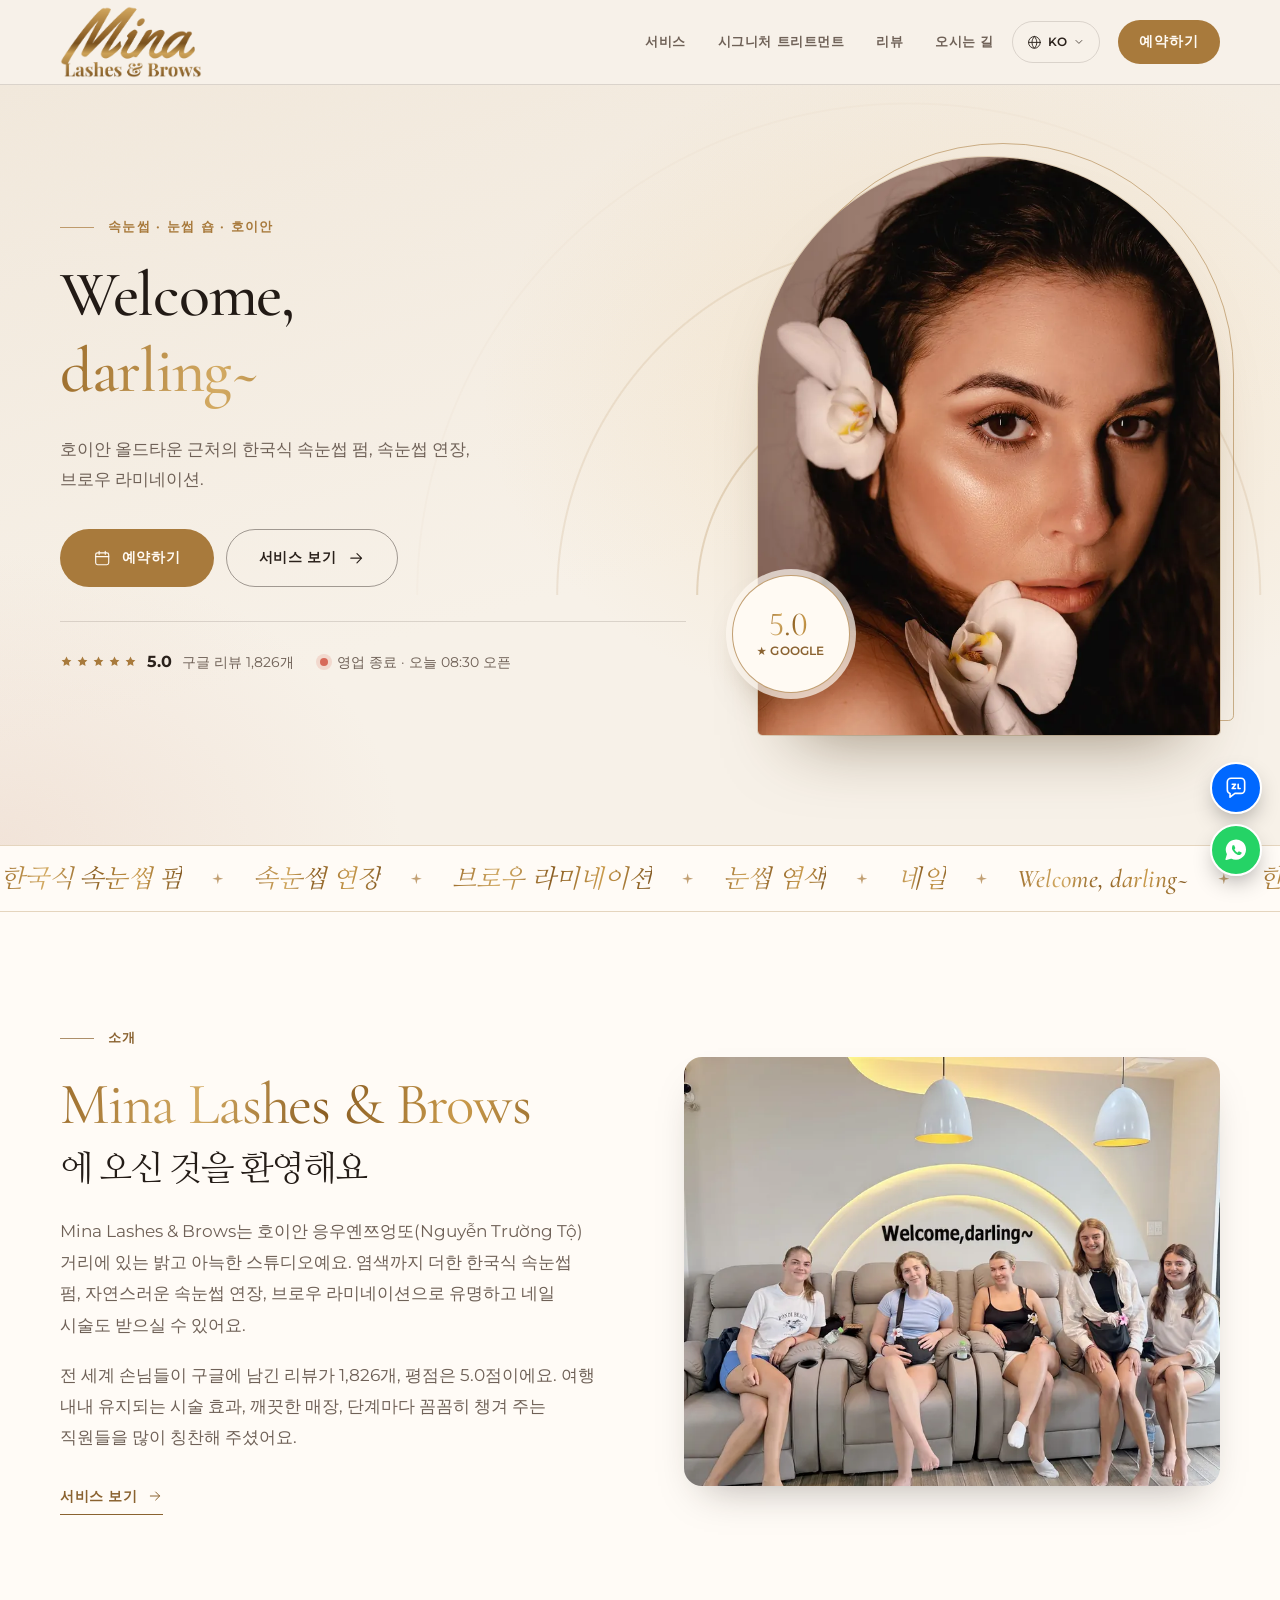
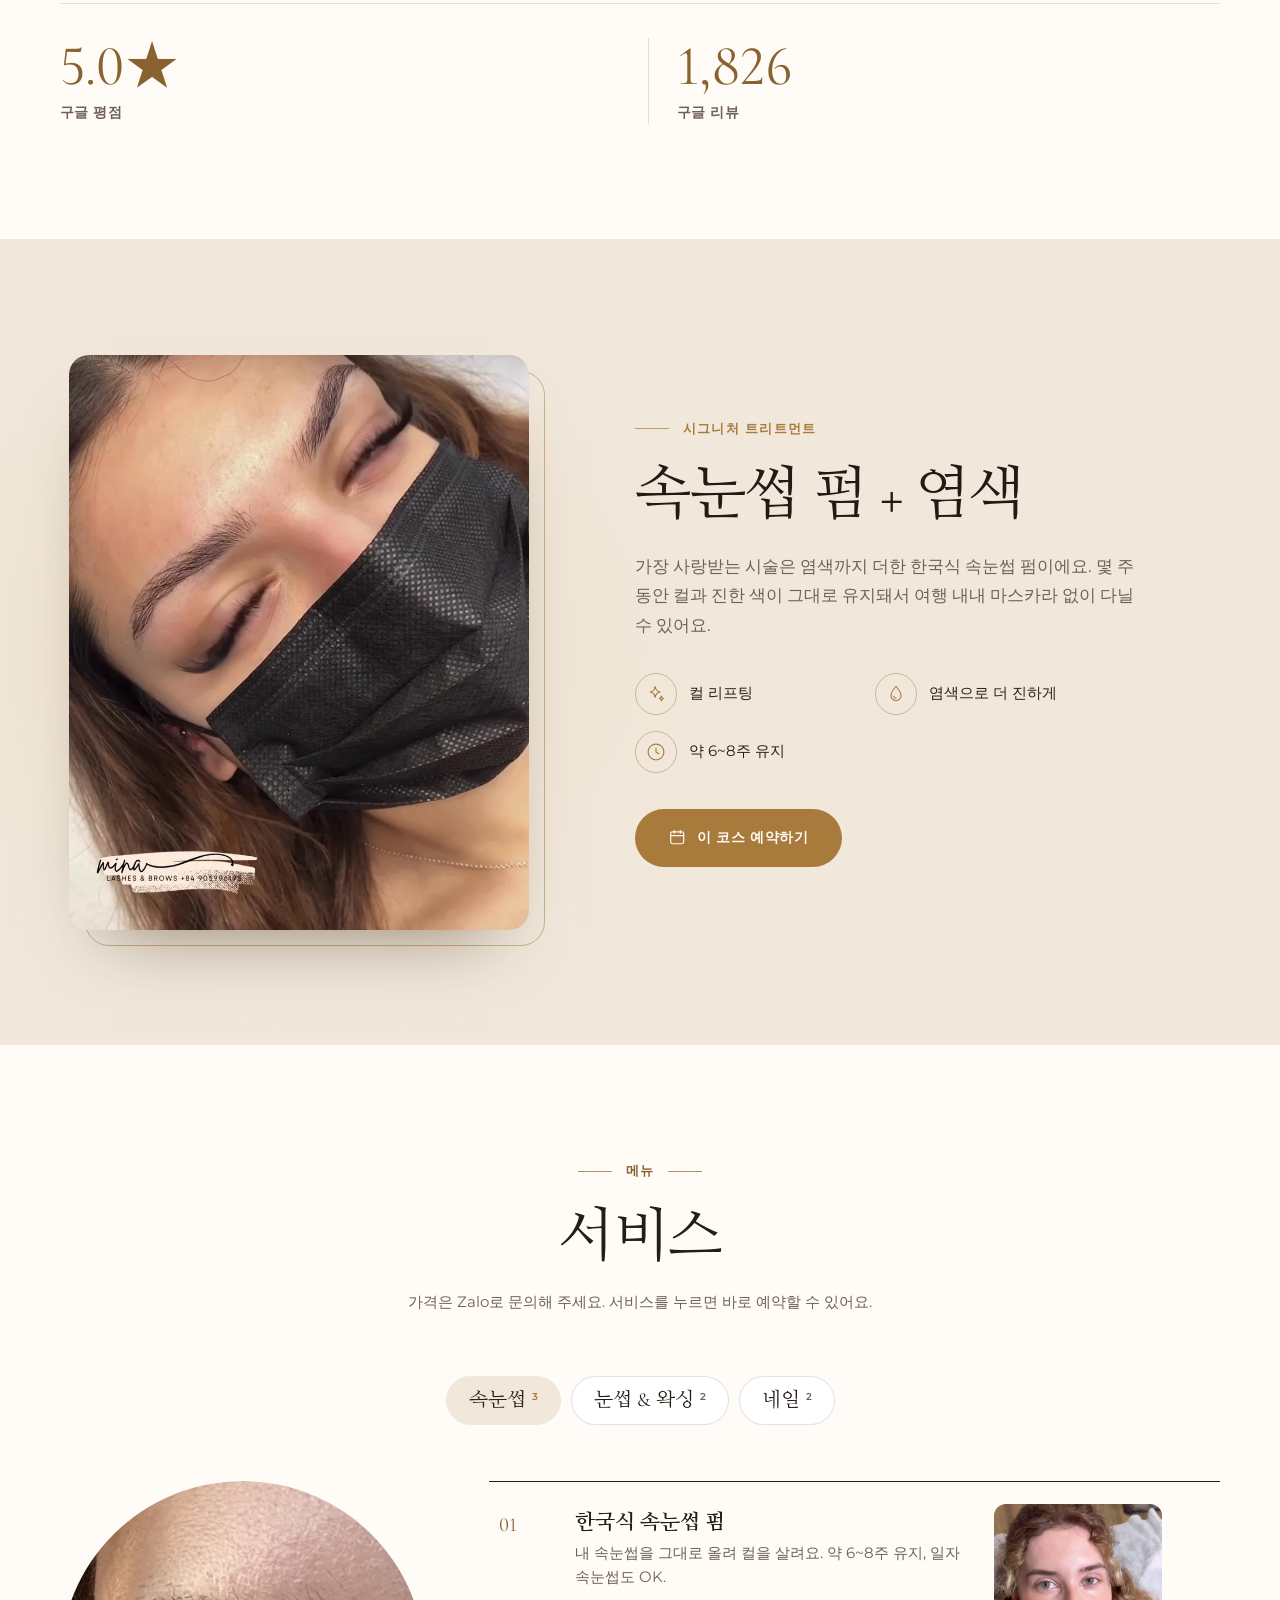
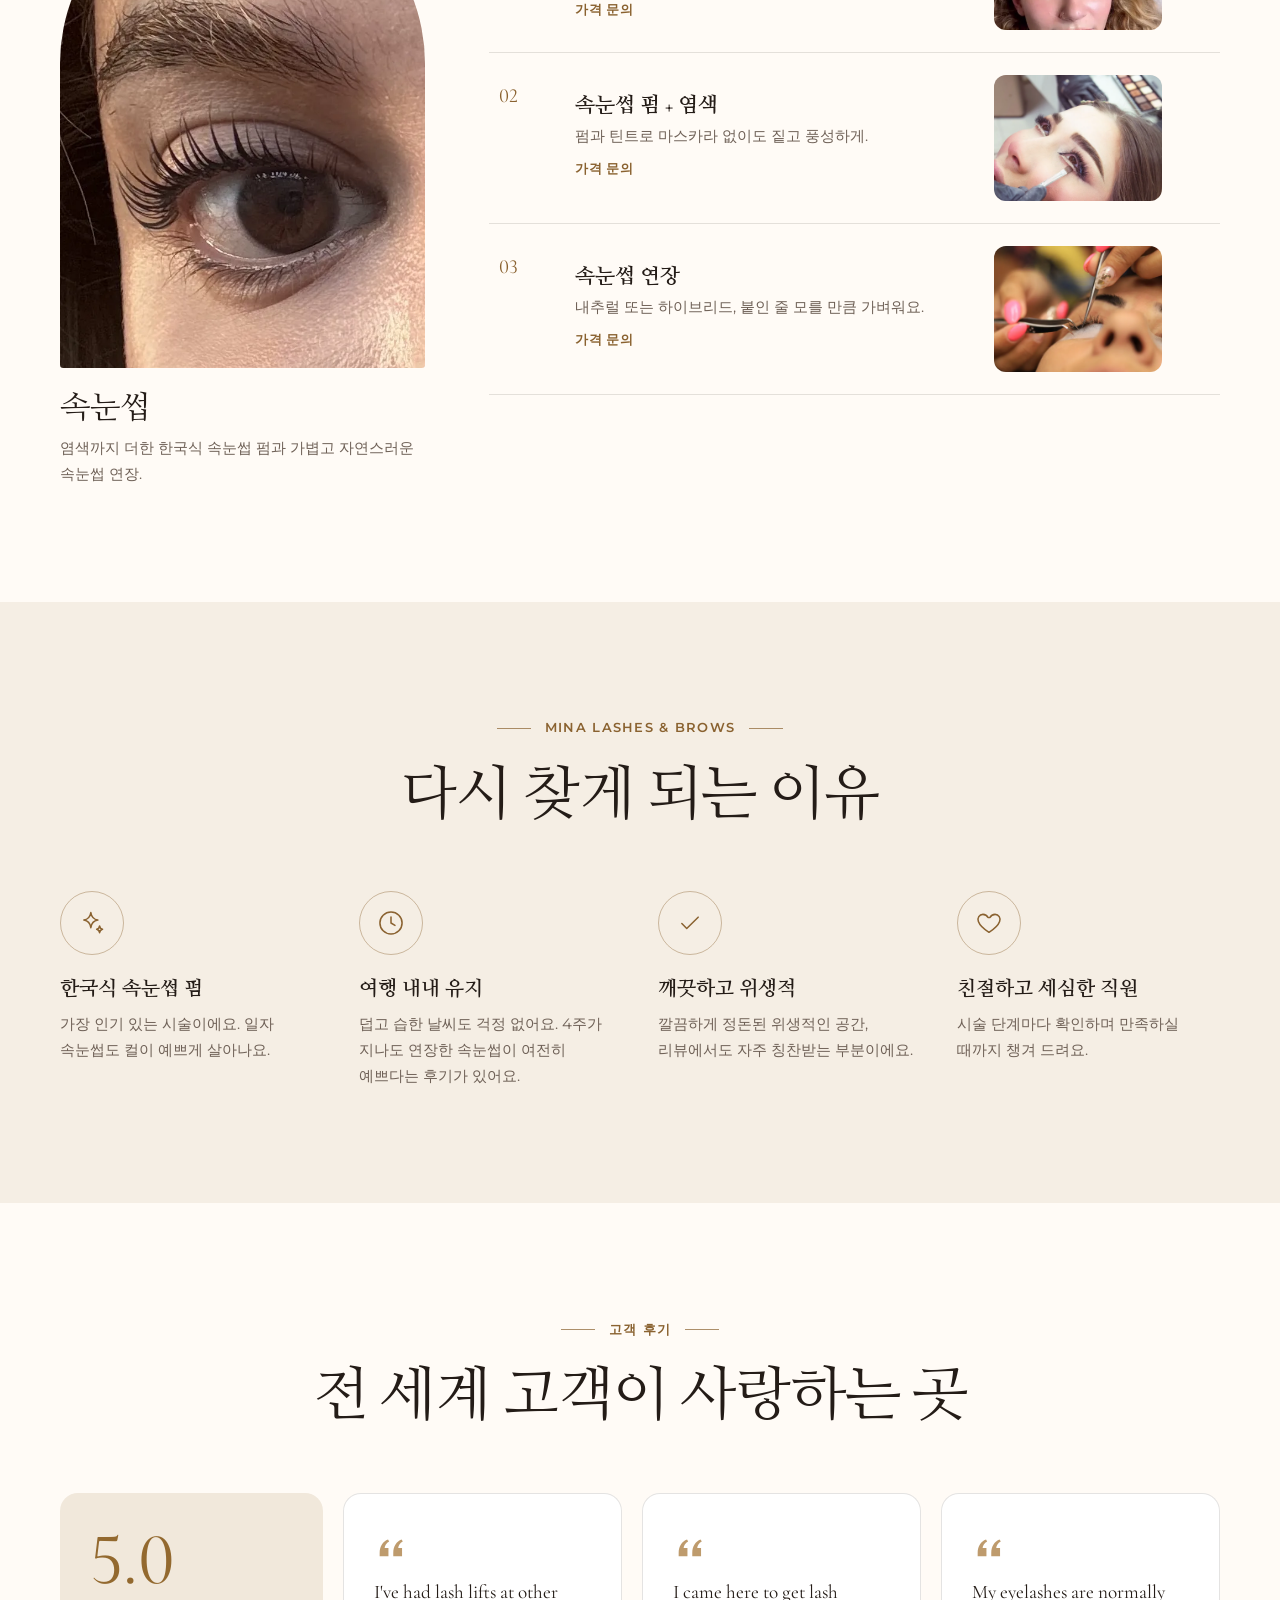
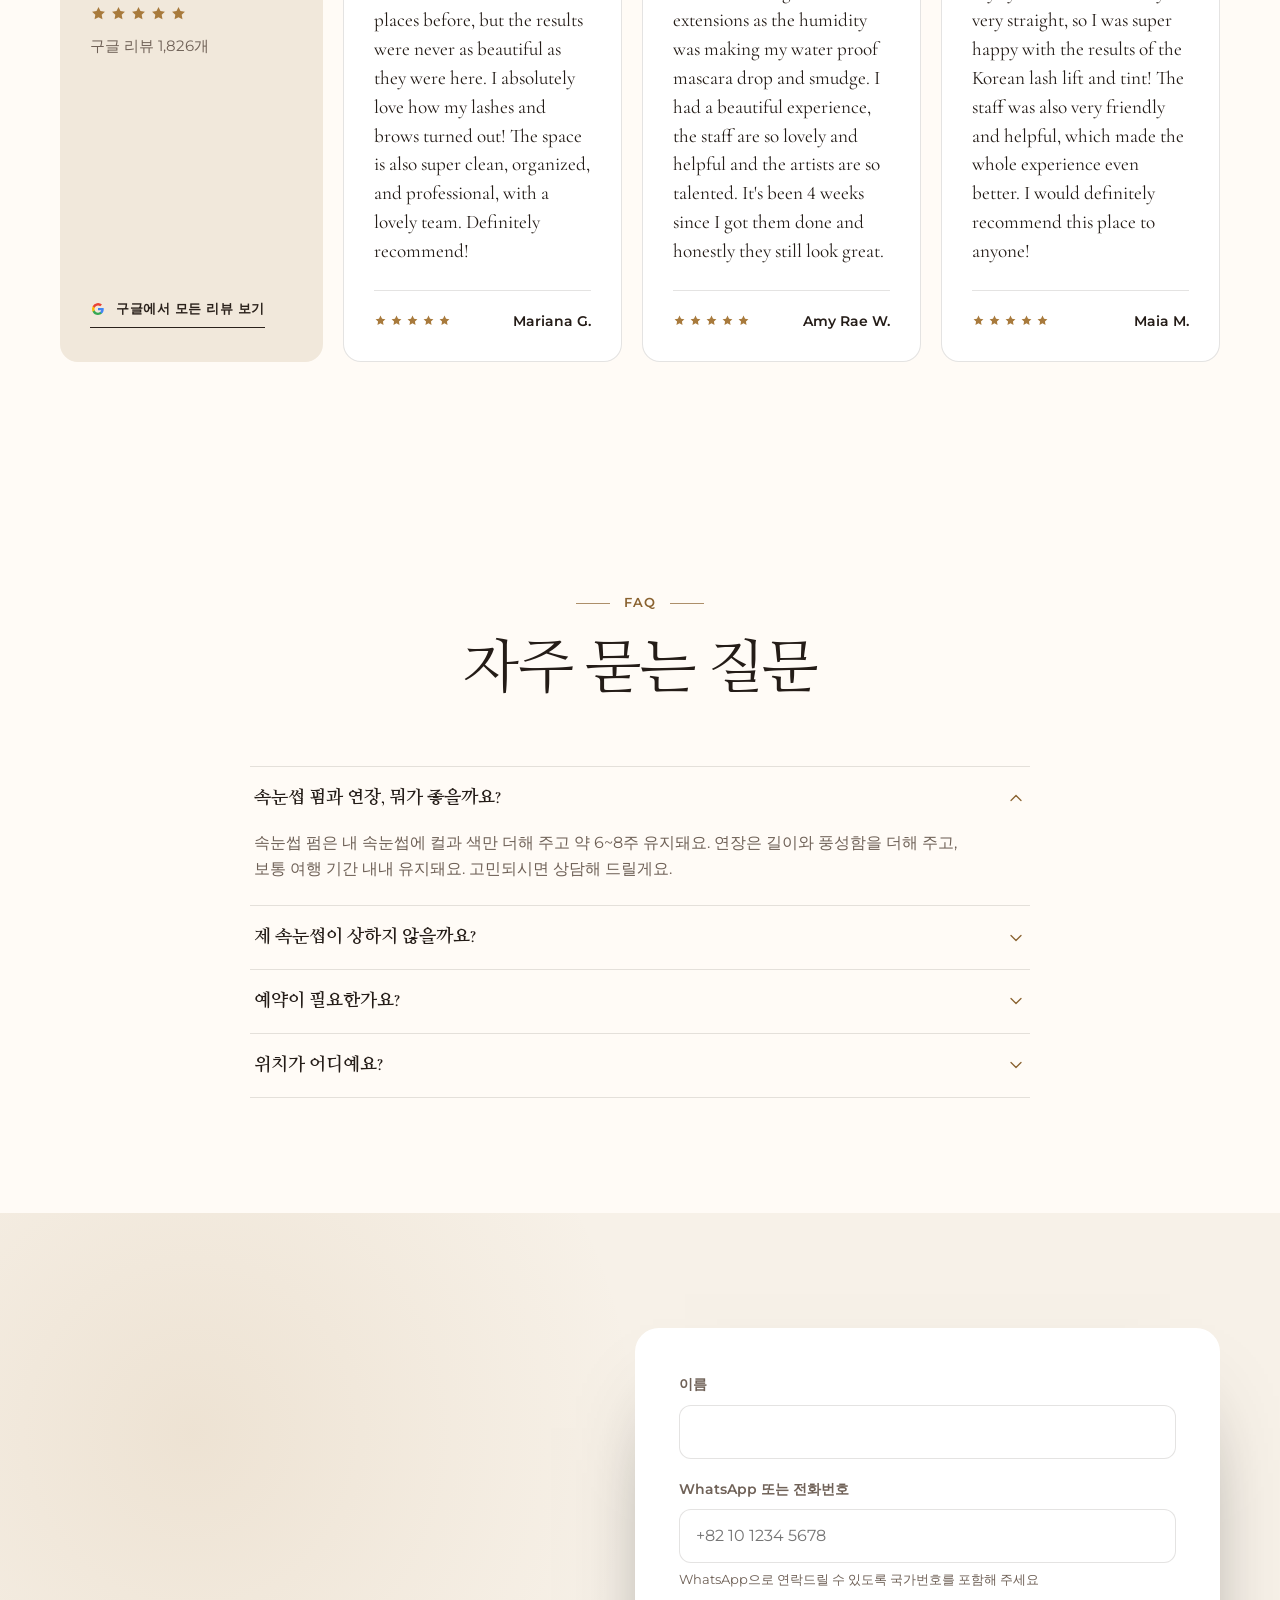
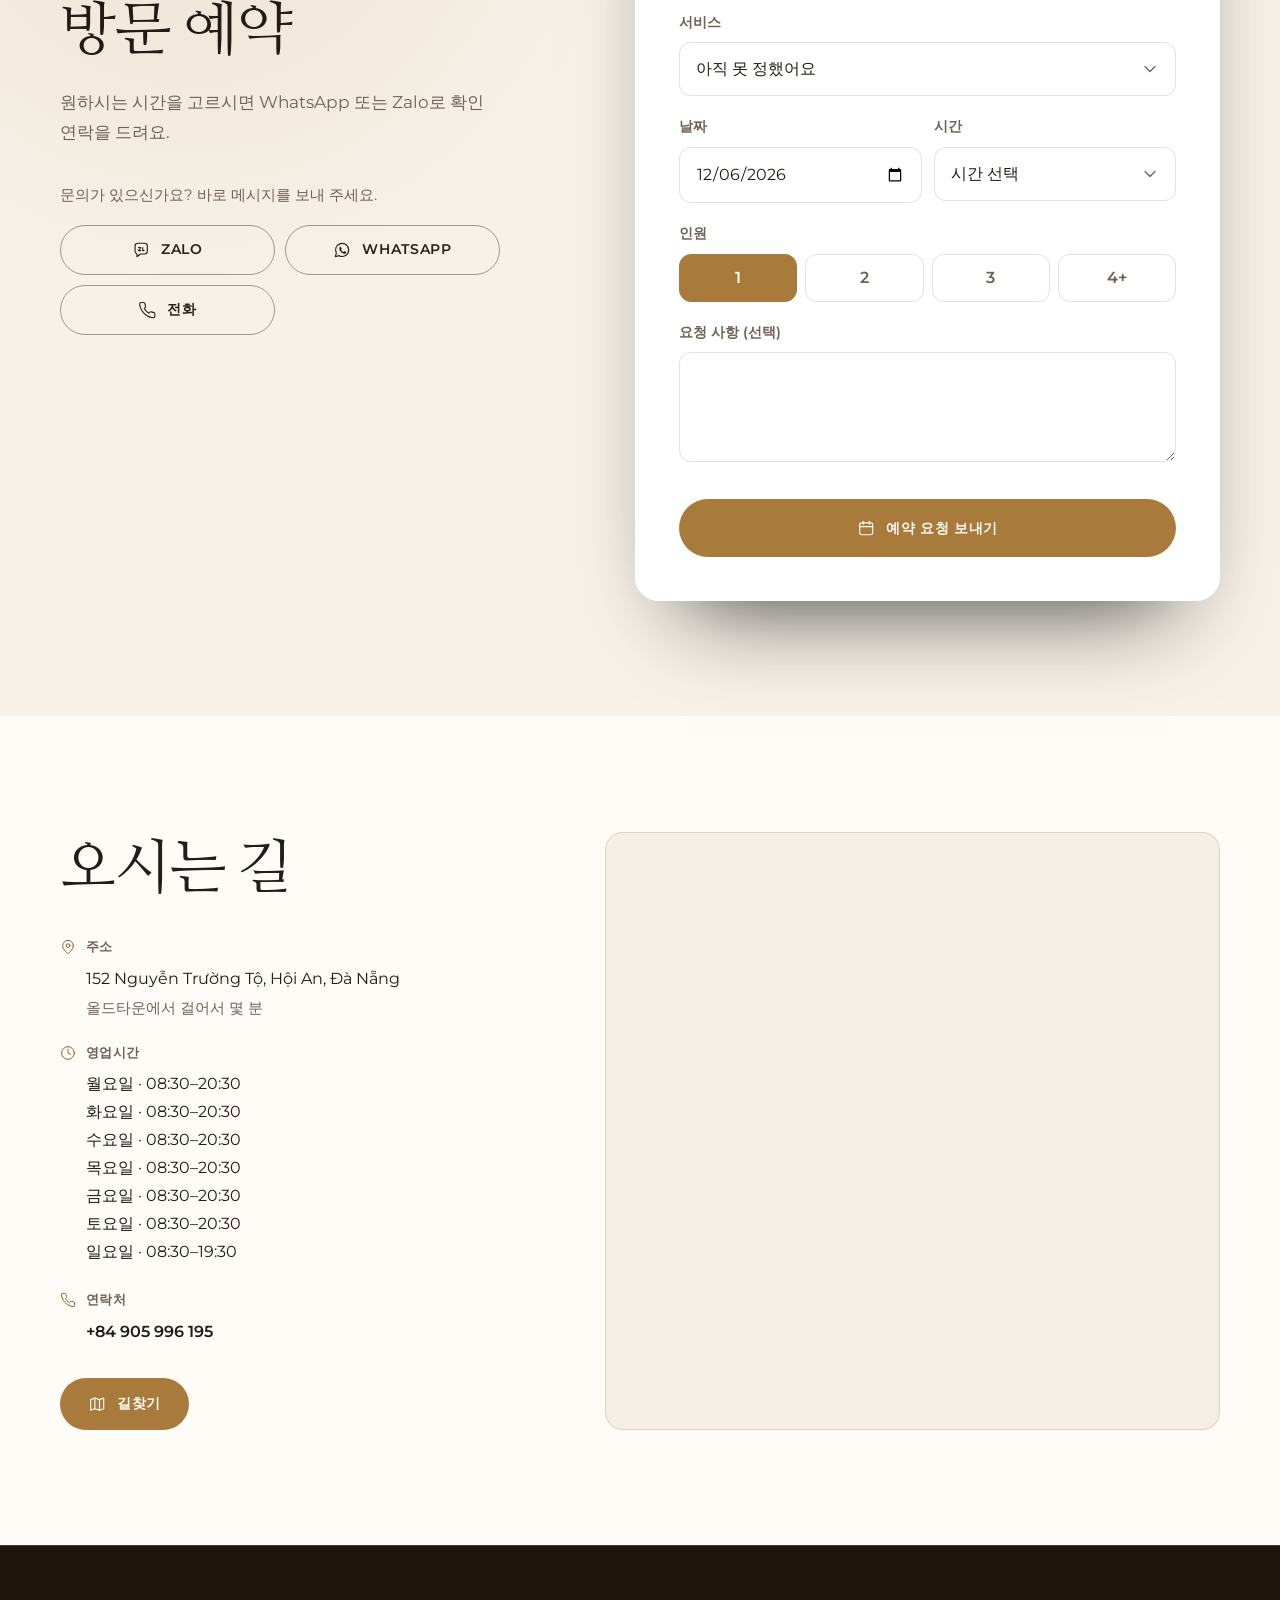
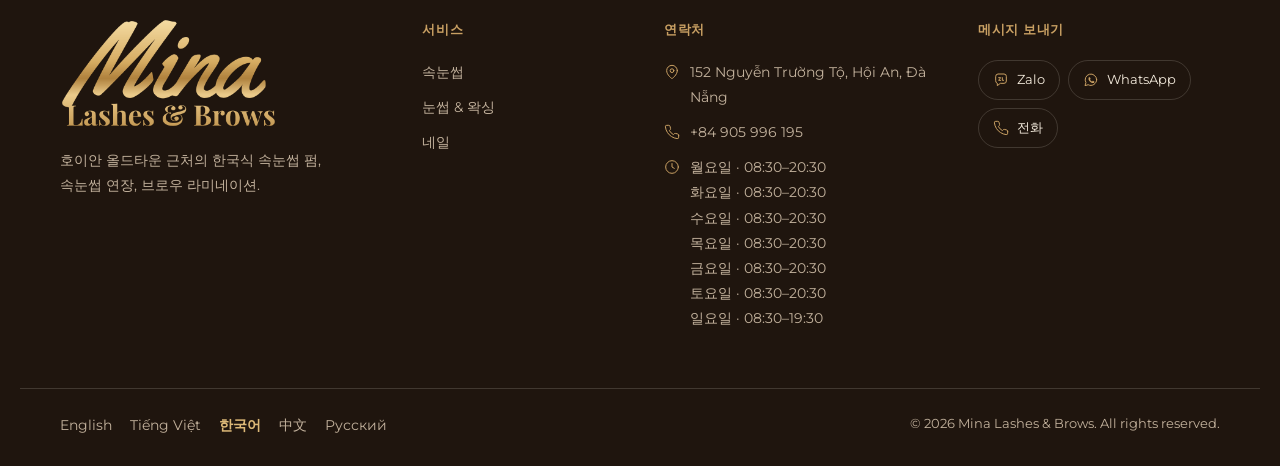
==== commit 2920bca8: "Update mina-eyelash preview site Co-Authored-By: Claude Opus 5.5 <noreply@anthropic.com>" ====
--- a/ko/index.html
+++ b/ko/index.html
@@ -21,11 +21,11 @@
 <link rel="preconnect" href="https://fonts.googleapis.com">
 <link rel="preconnect" href="https://fonts.gstatic.com" crossorigin>
 <link rel="stylesheet" href="https://fonts.googleapis.com/css2?family=Cormorant+Garamond:ital,wght@0,400;0,500;0,600;1,400;1,500&amp;family=Montserrat:wght@400;500;600&amp;family=Nanum+Myeongjo:wght@400;700&amp;display=swap">
-<link rel="stylesheet" href="../assets/v3.css?v=392ea69a">
+<link rel="stylesheet" href="../assets/v3.css?v=c53271b7">
 <style>:root{ --wood:#f7f1e8;--wood-2:#f1e8db;--wood-3:#e6d9c6;--wood-rgb:247,241,232;--cream:#fffbf6;--cream-2:#f5eee4;--paper:#ffffff;--ink:#241c17;--ink-rgb:36,28,23;--muted:#6f6157;--muted-strong:#5e5148;--line:rgba(36,28,23,.12);--on-dark:#2a211b;--on-dark-muted:#6f6157;--on-dark-rgb:42,33,27;--on-dark-head:#221a15;--line-dark:rgba(42,33,27,.14);--gold:#a87a3c;--gold-hi:#93692f;--gold-rgb:168,122,60;--btn-ink:#fffaf3;--gold-deep:#8a6230;--glow-rgb:232,190,120;--glow2-rgb:222,180,160;--deep-rgb:138,98,48;--slat-rgb:120,90,60 }</style>
 <script>document.documentElement.classList.add("js")</script>
-<link rel="preload" as="image" href="../img/hero-1080.webp" imagesrcset="../img/hero-800.webp 800w, ../img/hero-1080.webp 1080w" imagesizes="(min-width: 960px) 40vw, 100vw">
-<script type="application/ld+json">{"@context": "https://schema.org", "@type": "BeautySalon", "name": "Mina Lashes & Brows", "telephone": "+84905996195", "url": "https://romans7997.github.io/mina-eyelash-hoian/ko/", "address": {"@type": "PostalAddress", "streetAddress": "152 Nguyễn Trường Tộ, Hội An, Đà Nẵng", "addressLocality": "Hoi An", "addressCountry": "VN"}, "openingHoursSpecification": [{"@type": "OpeningHoursSpecification", "dayOfWeek": "Monday", "opens": "08:30", "closes": "20:30"}, {"@type": "OpeningHoursSpecification", "dayOfWeek": "Tuesday", "opens": "08:30", "closes": "20:30"}, {"@type": "OpeningHoursSpecification", "dayOfWeek": "Wednesday", "opens": "08:30", "closes": "20:30"}, {"@type": "OpeningHoursSpecification", "dayOfWeek": "Thursday", "opens": "08:30", "closes": "20:30"}, {"@type": "OpeningHoursSpecification", "dayOfWeek": "Friday", "opens": "08:30", "closes": "20:30"}, {"@type": "OpeningHoursSpecification", "dayOfWeek": "Saturday", "opens": "08:30", "closes": "20:30"}, {"@type": "OpeningHoursSpecification", "dayOfWeek": "Sunday", "opens": "08:30", "closes": "19:30"}], "sameAs": ["https://www.facebook.com/eyelashhoian", "https://www.google.com/maps/place/?q=place_id:ChIJb_QB13oNQjERN3Wv3GQzDhs"], "priceRange": "₫₫", "image": "https://romans7997.github.io/mina-eyelash-hoian/img/hero-1080.webp"}</script>
+<link rel="preload" as="image" href="../img/hero-1600.webp" imagesrcset="../img/hero-800.webp 800w, ../img/hero-1600.webp 1600w" imagesizes="(min-width: 960px) 40vw, 100vw">
+<script type="application/ld+json">{"@context": "https://schema.org", "@type": "BeautySalon", "name": "Mina Lashes & Brows", "telephone": "+84905996195", "url": "https://romans7997.github.io/mina-eyelash-hoian/ko/", "address": {"@type": "PostalAddress", "streetAddress": "152 Nguyễn Trường Tộ, Hội An, Đà Nẵng", "addressLocality": "Hoi An", "addressCountry": "VN"}, "openingHoursSpecification": [{"@type": "OpeningHoursSpecification", "dayOfWeek": "Monday", "opens": "08:30", "closes": "20:30"}, {"@type": "OpeningHoursSpecification", "dayOfWeek": "Tuesday", "opens": "08:30", "closes": "20:30"}, {"@type": "OpeningHoursSpecification", "dayOfWeek": "Wednesday", "opens": "08:30", "closes": "20:30"}, {"@type": "OpeningHoursSpecification", "dayOfWeek": "Thursday", "opens": "08:30", "closes": "20:30"}, {"@type": "OpeningHoursSpecification", "dayOfWeek": "Friday", "opens": "08:30", "closes": "20:30"}, {"@type": "OpeningHoursSpecification", "dayOfWeek": "Saturday", "opens": "08:30", "closes": "20:30"}, {"@type": "OpeningHoursSpecification", "dayOfWeek": "Sunday", "opens": "08:30", "closes": "19:30"}], "sameAs": ["https://www.facebook.com/eyelashhoian", "https://www.google.com/maps/place/?q=place_id:ChIJb_QB13oNQjERN3Wv3GQzDhs"], "priceRange": "₫₫", "image": "https://romans7997.github.io/mina-eyelash-hoian/img/hero-1600.webp"}</script>
 <script type="application/ld+json">{"@context": "https://schema.org", "@type": "FAQPage", "mainEntity": [{"@type": "Question", "name": "속눈썹 펌과 연장, 뭐가 좋을까요?", "acceptedAnswer": {"@type": "Answer", "text": "속눈썹 펌은 내 속눈썹에 컬과 색만 더해 주고 약 6~8주 유지돼요. 연장은 길이와 풍성함을 더해 주고, 보통 여행 기간 내내 유지돼요. 고민되시면 상담해 드릴게요."}}, {"@type": "Question", "name": "제 속눈썹이 상하지 않을까요?", "acceptedAnswer": {"@type": "Answer", "text": "부드럽게 시술하고 시술 내내 불편한 곳은 없는지 여쭤봐요. 펌은 속눈썹에 아무것도 붙이지 않고, 연장도 가볍고 편안해요."}}, {"@type": "Question", "name": "예약이 필요한가요?", "acceptedAnswer": {"@type": "Answer", "text": "원하는 시간에 받으시려면 예약이 가장 좋아요. 특히 성수기에는요. 온라인으로 시간을 고르시면 WhatsApp이나 Zalo로 예약 확정 연락을 드려요."}}, {"@type": "Question", "name": "위치가 어디예요?", "acceptedAnswer": {"@type": "Answer", "text": "호이안 응우옌쯔엉또(Nguyễn Trường Tộ) 거리 152번지, 올드타운에서 걸어서 몇 분 거리예요. 영업시간은 8:30~20:30이고, 일요일은 19:30까지예요."}}]}</script>
 </head>
 <body>
@@ -65,7 +65,7 @@
 <a class="hero-rating" href="https://www.google.com/maps/place/?q=place_id:ChIJb_QB13oNQjERN3Wv3GQzDhs" target="_blank" rel="noopener"><span class="stars xs" role="img" aria-label="5.0 / 5"><svg class="st" viewBox="0 0 24 24" aria-hidden="true" focusable="false"><path class="fill" d="M12 2.8l2.8 5.8 6.3.9-4.6 4.4 1.1 6.3L12 17.2l-5.6 3 1.1-6.3L2.9 9.5l6.3-.9z"/></svg><svg class="st" viewBox="0 0 24 24" aria-hidden="true" focusable="false"><path class="fill" d="M12 2.8l2.8 5.8 6.3.9-4.6 4.4 1.1 6.3L12 17.2l-5.6 3 1.1-6.3L2.9 9.5l6.3-.9z"/></svg><svg class="st" viewBox="0 0 24 24" aria-hidden="true" focusable="false"><path class="fill" d="M12 2.8l2.8 5.8 6.3.9-4.6 4.4 1.1 6.3L12 17.2l-5.6 3 1.1-6.3L2.9 9.5l6.3-.9z"/></svg><svg class="st" viewBox="0 0 24 24" aria-hidden="true" focusable="false"><path class="fill" d="M12 2.8l2.8 5.8 6.3.9-4.6 4.4 1.1 6.3L12 17.2l-5.6 3 1.1-6.3L2.9 9.5l6.3-.9z"/></svg><svg class="st" viewBox="0 0 24 24" aria-hidden="true" focusable="false"><path class="fill" d="M12 2.8l2.8 5.8 6.3.9-4.6 4.4 1.1 6.3L12 17.2l-5.6 3 1.1-6.3L2.9 9.5l6.3-.9z"/></svg></span><strong>5.0</strong><span>구글 리뷰 1,826개</span></a><span id="open-status" class="open-status">월요일 · 08:30–20:30</span>        </div>
       </div>
       <div class="hero-media">
-        <div class="arch"><img src="../img/hero-1080.webp" srcset="../img/hero-800.webp 800w, ../img/hero-1080.webp 1080w" sizes="(min-width: 960px) 40vw, 100vw" alt="" width="1080" height="1920" fetchpriority="high" style="object-position:50% 28%"></div>
+        <div class="arch"><img src="../img/hero-1600.webp" srcset="../img/hero-800.webp 800w, ../img/hero-1600.webp 1600w" sizes="(min-width: 960px) 40vw, 100vw" alt="" width="1600" height="2400" fetchpriority="high" style="object-position:50% 30%"></div>
 <div class="seal" aria-hidden="true"><span class="seal-big">5.0</span><span class="seal-small">★ Google</span></div>      </div>
     </div>
   </section>
--- a/assets/v3.css
+++ b/assets/v3.css
@@ -709,6 +709,8 @@
 .dd-note{display:block;margin-top:4px;color:var(--muted);font-size:.92em;line-height:1.5}
 .intro-copy .lead+.lead{margin-top:1.1em}
 
+
+
 /* ==== Cosmic: графит, хром, звёзды (класс t-cosmic) ==== */
 .ticker{position:relative;overflow:hidden;background:var(--wood);border-block:1px solid var(--line-dark);padding:20px 0;color:var(--on-dark)}
 .ticker-track{display:flex;width:max-content;animation:tk-run 42s linear infinite}
@@ -739,14 +741,14 @@
 .t-cosmic .hero-title{font-size:clamp(2.5rem,5.2vw,4.5rem);line-height:1.04}
 .t-cosmic .hero-title em,.t-cosmic .sig-copy h2 em,.t-cosmic .band h2 em,.t-cosmic .seal-big{
   background:var(--chrome);background-size:220% 100%;-webkit-background-clip:text;background-clip:text;color:transparent;-webkit-text-fill-color:transparent}
-.t-cosmic .hero-title em{font-weight:500;padding-bottom:.06em;animation:cb-sheen 10s ease-in-out infinite alternate}
+.t-cosmic .hero-title em{font-weight:500;padding-bottom:.2em;margin-bottom:-.2em;animation:cb-sheen 10s ease-in-out infinite alternate}
 @keyframes cb-sheen{from{background-position:0% 50%}to{background-position:100% 50%}}
 @media (prefers-reduced-motion:reduce){.t-cosmic .hero-title em{animation:none}}
 .t-cosmic:lang(ko) .hero-title,.t-cosmic:lang(zh) .hero-title{font-size:clamp(2.2rem,4.6vw,3.8rem);line-height:1.22;font-weight:500}
 .t-cosmic:lang(ko) h2,.t-cosmic:lang(zh) h2{font-weight:500;line-height:1.28}
 .t-cosmic .intro-copy h2 em{background:linear-gradient(100deg,#1d2027 0%,#6d7480 30%,#262a31 55%,#5b626e 80%,#1d2027 100%);
   -webkit-background-clip:text;background-clip:text;color:transparent;-webkit-text-fill-color:transparent}
-.t-cosmic .ticker-run span{background:var(--chrome);background-size:200% 100%;-webkit-background-clip:text;background-clip:text;color:transparent;-webkit-text-fill-color:transparent}
+.t-cosmic .ticker-run span{background:var(--chrome);background-size:200% 100%;-webkit-background-clip:text;background-clip:text;color:transparent;-webkit-text-fill-color:transparent;padding-bottom:.2em;margin-bottom:-.2em}
 .t-cosmic .ticker{background:#060709}
 .t-cosmic .tk-star{background:#cfd4db}
 
@@ -798,14 +800,14 @@
 @media (min-width:960px){.t-mina .hero::before{left:71%;top:-2%;width:min(1100px,82vw)}}
 .t-mina .hero-title{font-weight:500}
 .t-mina .hero-title em,.t-mina .intro-copy h2 em,.t-mina .seal-big{background:var(--goldtxt);-webkit-background-clip:text;background-clip:text;
-  color:transparent;-webkit-text-fill-color:transparent;padding-right:.1em}
+  color:transparent;-webkit-text-fill-color:transparent;padding:0 .12em .22em 0;margin-bottom:-.22em}
 .t-mina .seal{background:#fffaf3;border:1px solid rgba(var(--gold-rgb),.7);color:var(--gold-deep);
   box-shadow:0 0 0 6px rgba(255,250,243,.7),0 18px 36px -18px rgba(90,60,20,.5)}
 .t-mina .arch{box-shadow:0 40px 70px -40px rgba(70,45,15,.55),0 0 0 1px rgba(var(--gold-rgb),.25)}
 .t-mina .ticker{background:var(--cream);border-color:rgba(var(--gold-rgb),.3);color:var(--gold-deep);padding:16px 0}
 .t-mina .ticker-run{font-family:var(--font-head);font-style:italic;font-weight:500;text-transform:none;letter-spacing:.01em;
   font-size:clamp(1.25rem,2vw,1.75rem);gap:30px;padding-right:30px}
-.t-mina .ticker-run span{background:var(--goldtxt);-webkit-background-clip:text;background-clip:text;color:transparent;-webkit-text-fill-color:transparent}
+.t-mina .ticker-run span{padding-bottom:.2em;margin-bottom:-.2em;background:var(--goldtxt);-webkit-background-clip:text;background-clip:text;color:transparent;-webkit-text-fill-color:transparent}
 .t-mina .tk-star{background:var(--gold);opacity:.7;width:11px;height:11px}
 .t-mina .rv-q{color:rgba(var(--gold-rgb),.75)}
 .t-mina .logo-img{height:72px}
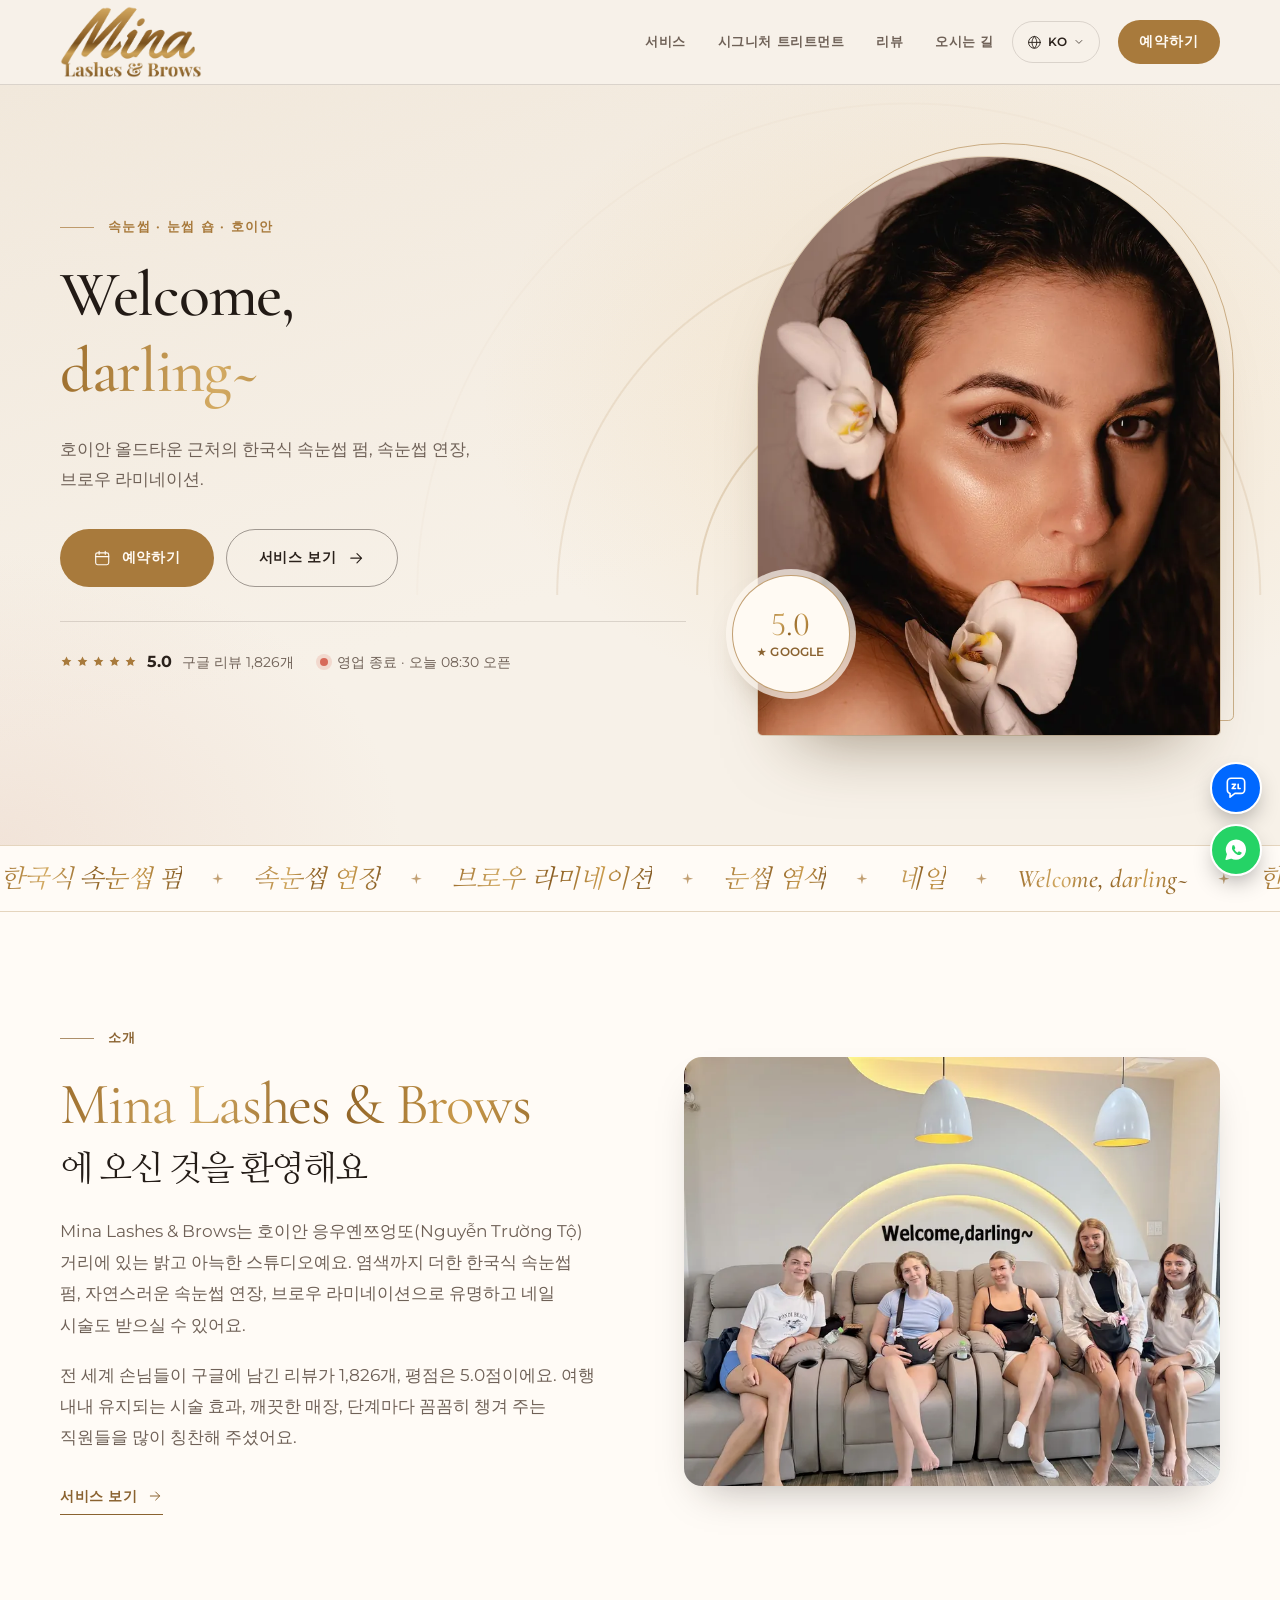
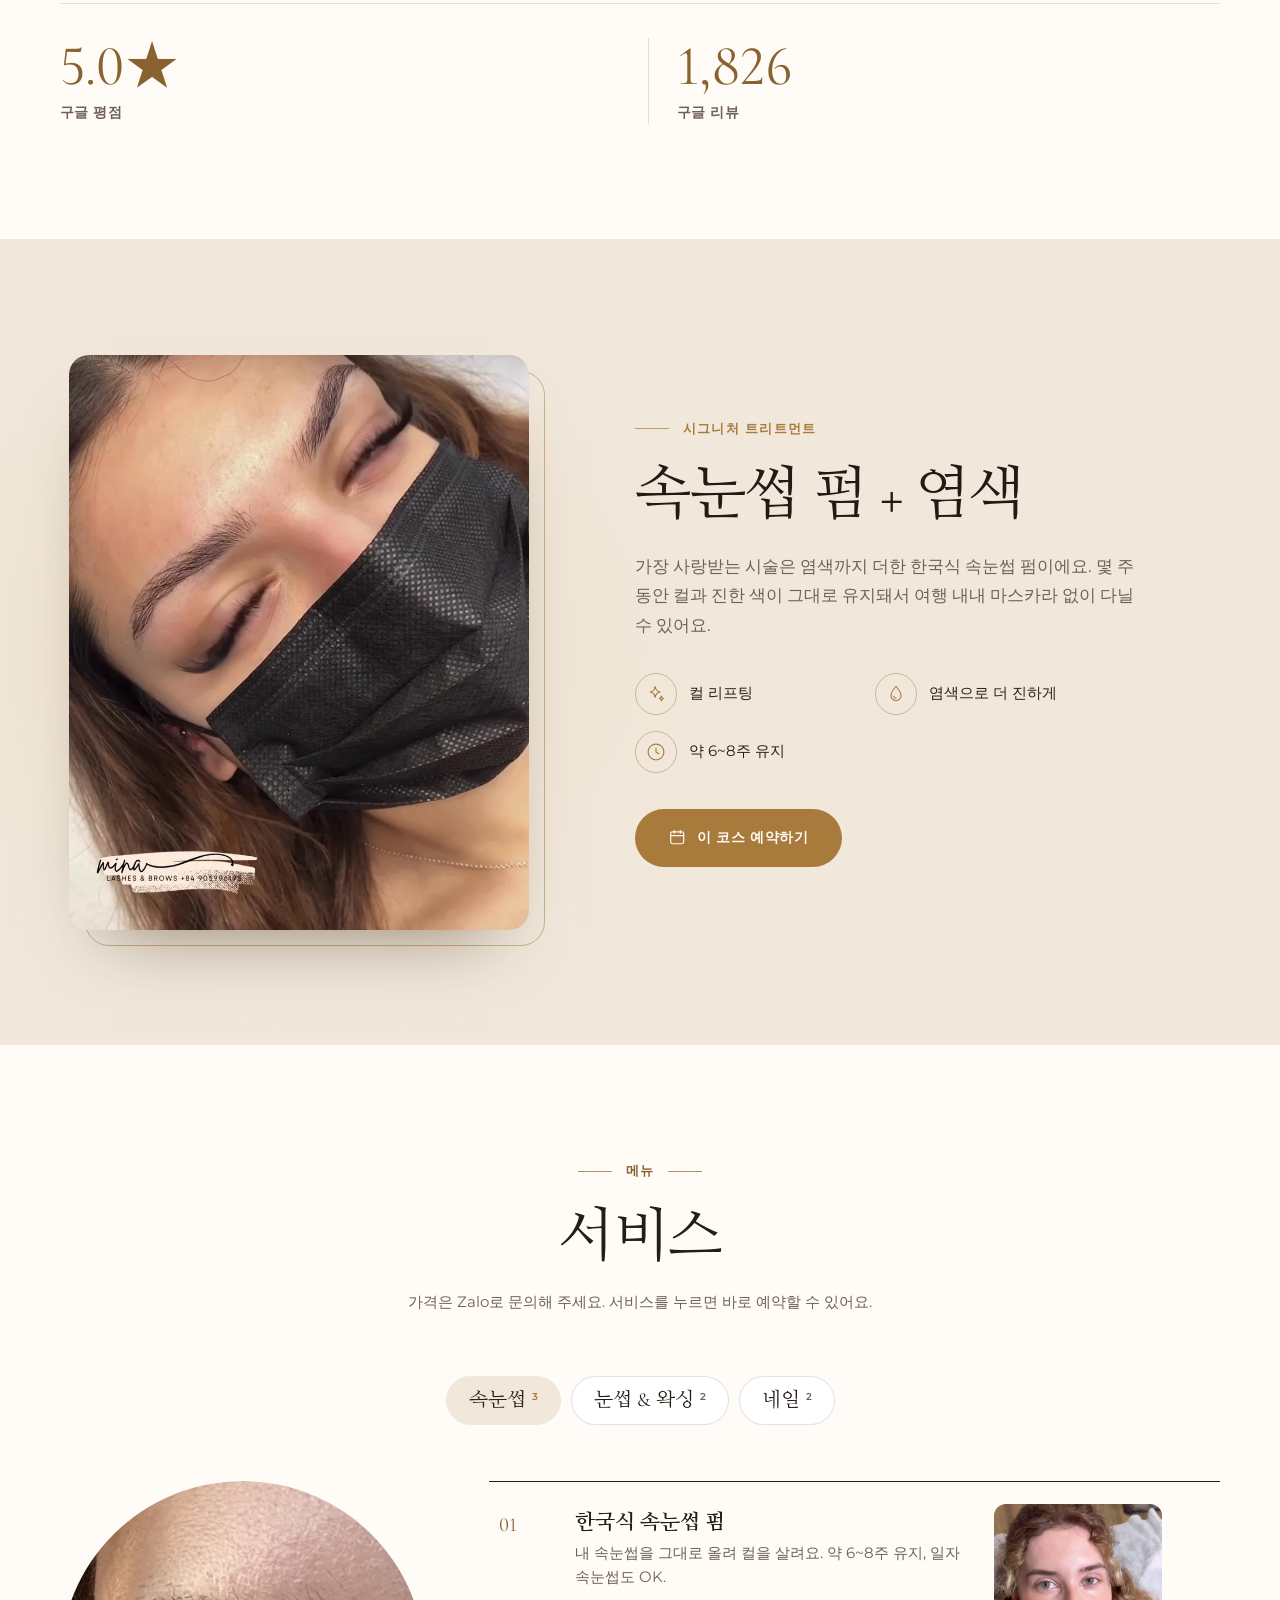
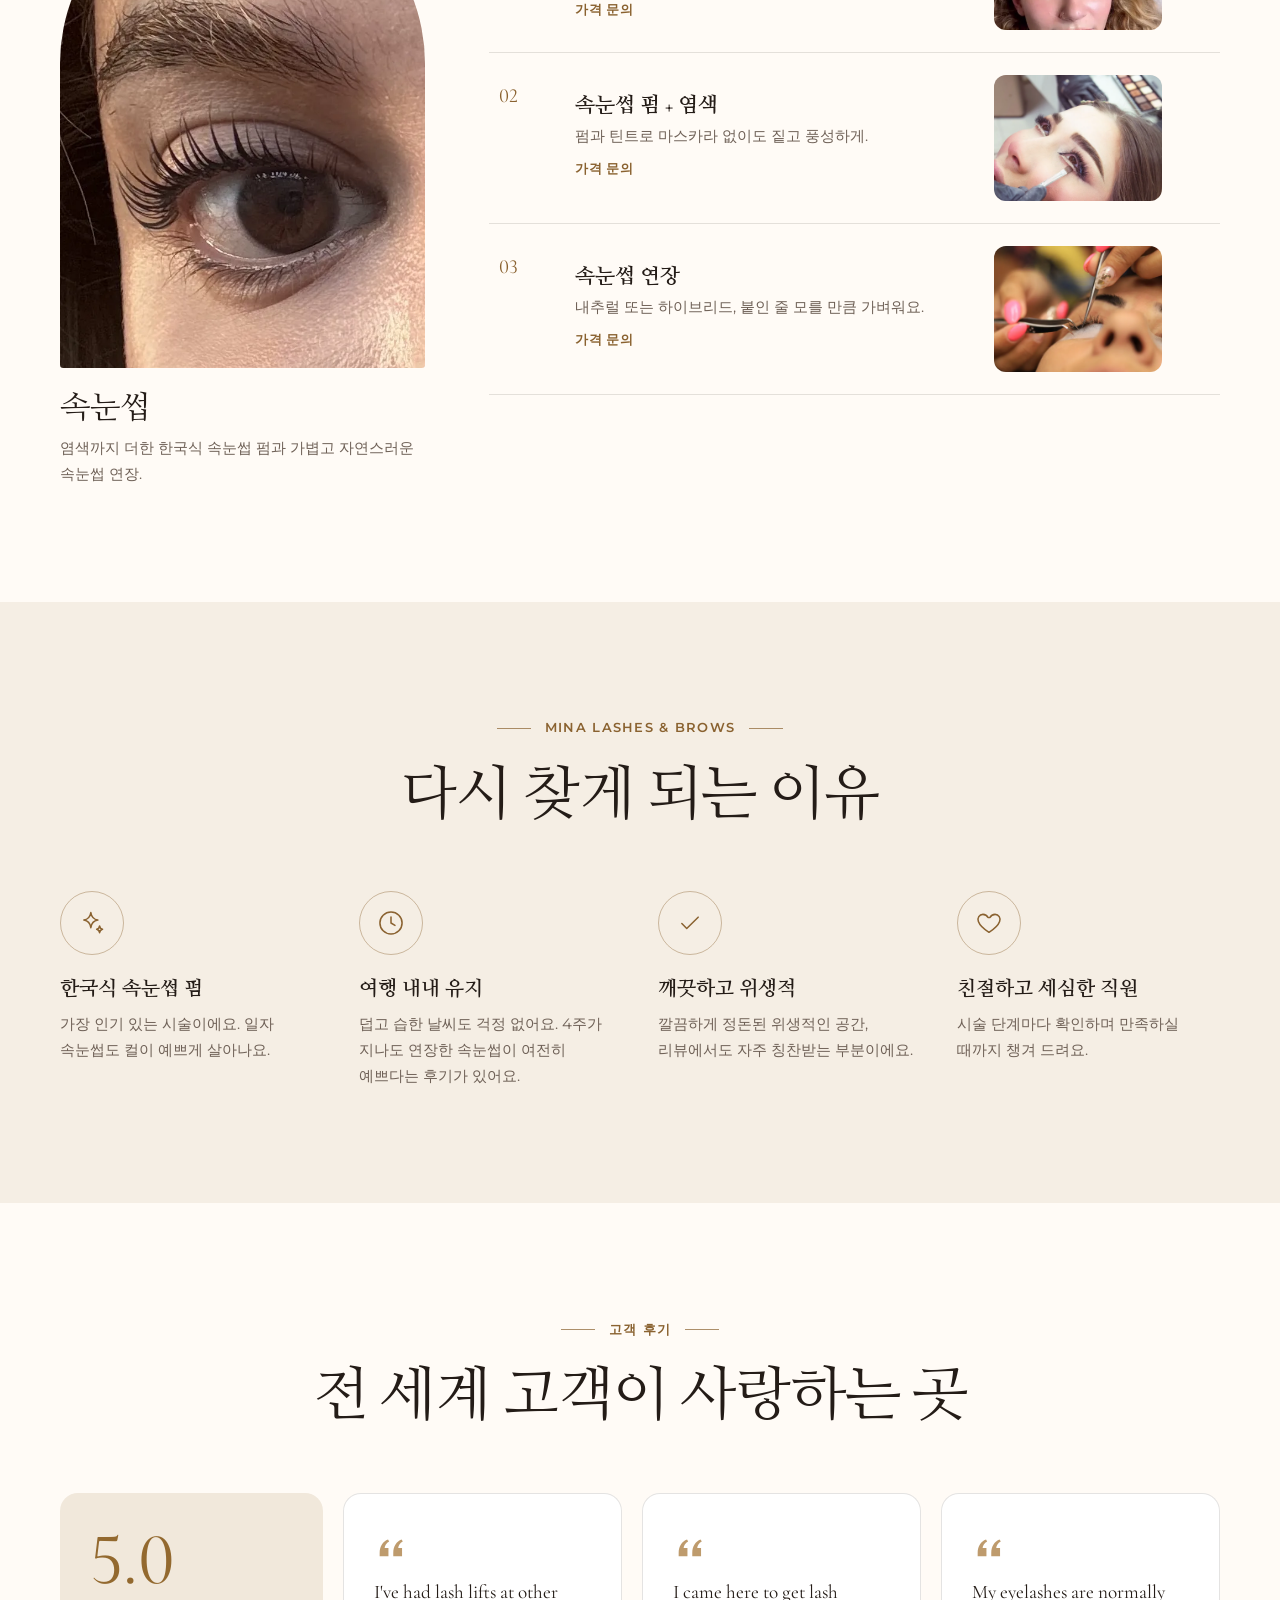
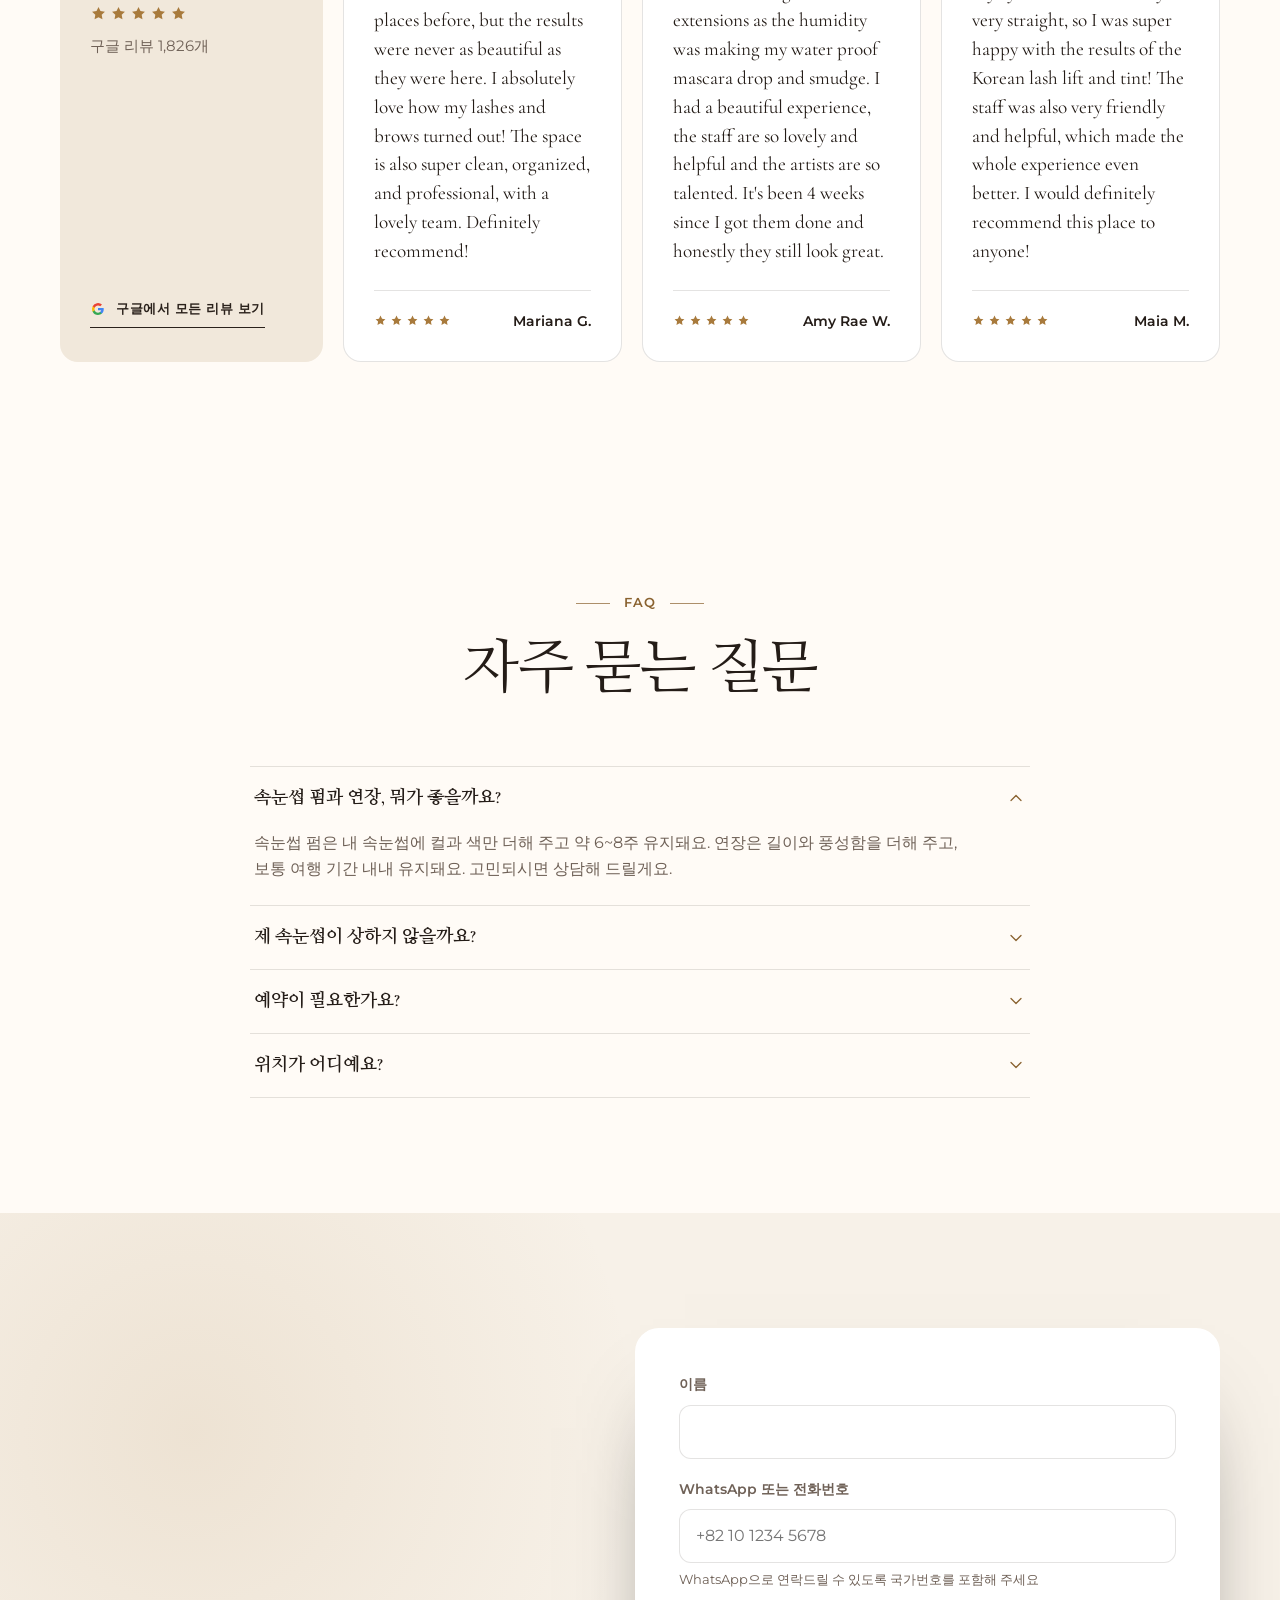
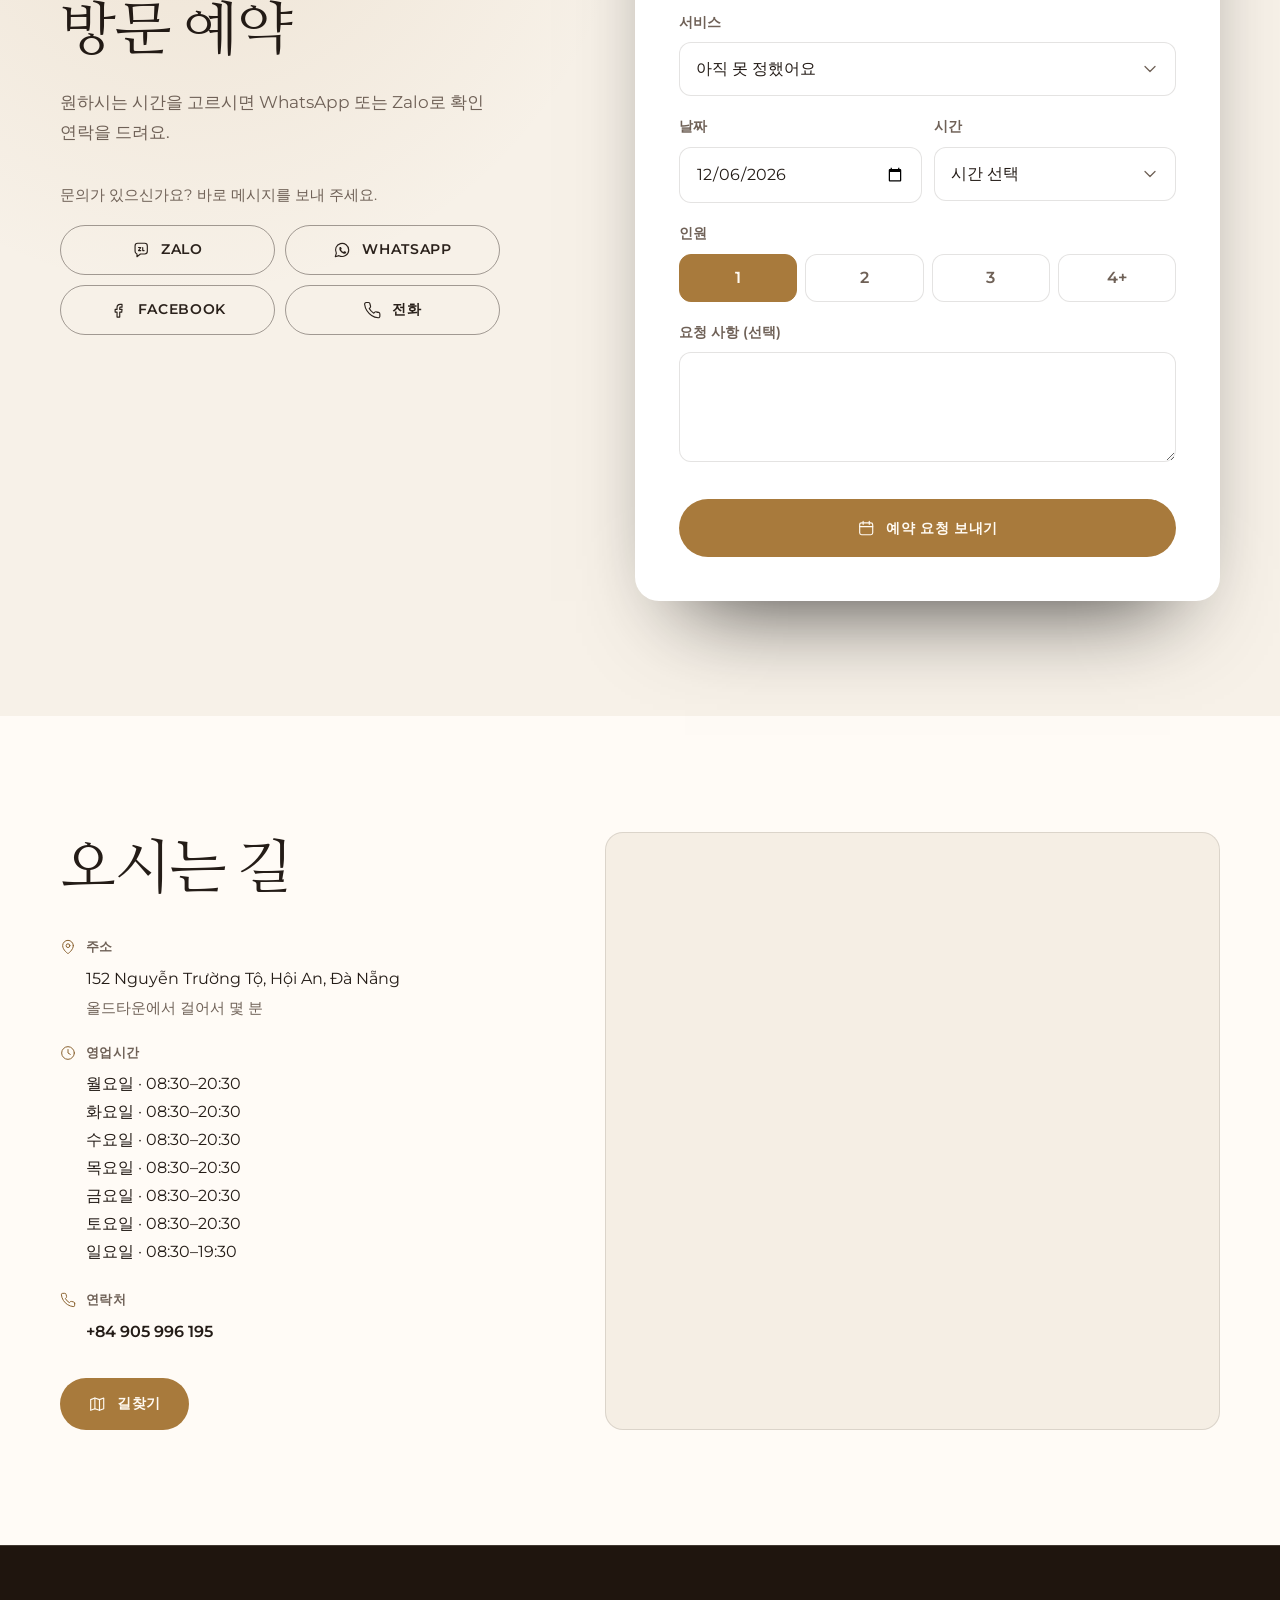
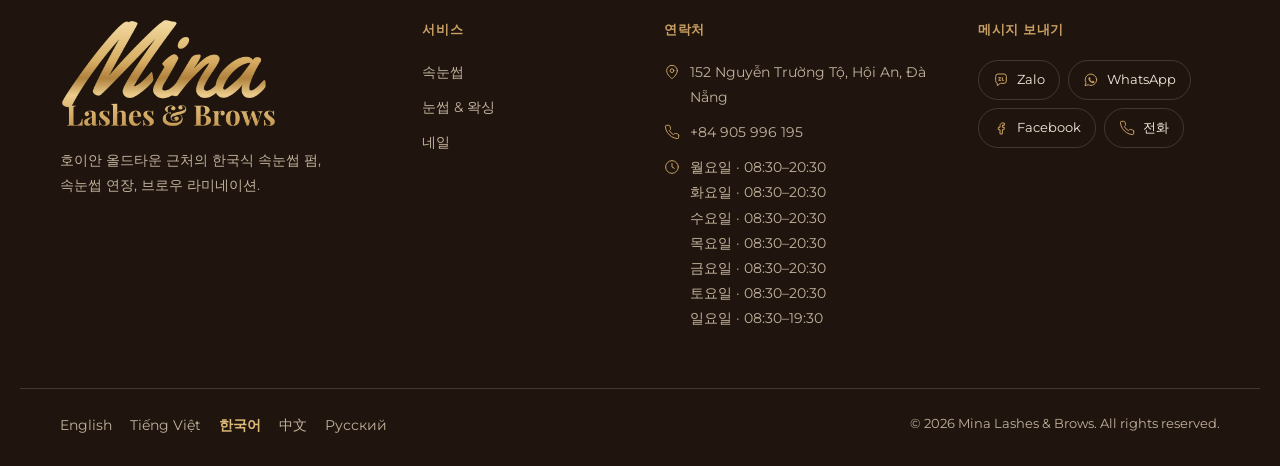
==== commit 809a1dc9: "Update mina-eyelash preview site Co-Authored-By: Claude Opus 5.5 <noreply@anthropic.com>" ====
--- a/ko/index.html
+++ b/ko/index.html
@@ -21,7 +21,7 @@
 <link rel="preconnect" href="https://fonts.googleapis.com">
 <link rel="preconnect" href="https://fonts.gstatic.com" crossorigin>
 <link rel="stylesheet" href="https://fonts.googleapis.com/css2?family=Cormorant+Garamond:ital,wght@0,400;0,500;0,600;1,400;1,500&amp;family=Montserrat:wght@400;500;600&amp;family=Nanum+Myeongjo:wght@400;700&amp;display=swap">
-<link rel="stylesheet" href="../assets/v3.css?v=c53271b7">
+<link rel="stylesheet" href="../assets/v3.css?v=6aaa0906">
 <style>:root{ --wood:#f7f1e8;--wood-2:#f1e8db;--wood-3:#e6d9c6;--wood-rgb:247,241,232;--cream:#fffbf6;--cream-2:#f5eee4;--paper:#ffffff;--ink:#241c17;--ink-rgb:36,28,23;--muted:#6f6157;--muted-strong:#5e5148;--line:rgba(36,28,23,.12);--on-dark:#2a211b;--on-dark-muted:#6f6157;--on-dark-rgb:42,33,27;--on-dark-head:#221a15;--line-dark:rgba(42,33,27,.14);--gold:#a87a3c;--gold-hi:#93692f;--gold-rgb:168,122,60;--btn-ink:#fffaf3;--gold-deep:#8a6230;--glow-rgb:232,190,120;--glow2-rgb:222,180,160;--deep-rgb:138,98,48;--slat-rgb:120,90,60 }</style>
 <script>document.documentElement.classList.add("js")</script>
 <link rel="preload" as="image" href="../img/hero-1600.webp" imagesrcset="../img/hero-800.webp 800w, ../img/hero-1600.webp 1600w" imagesizes="(min-width: 960px) 40vw, 100vw">
@@ -241,7 +241,8 @@
         <h2>방문 예약</h2>
         <p class="book-sub">원하시는 시간을 고르시면 WhatsApp 또는 Zalo로 확인 연락을 드려요.</p>
         <p class="book-or">문의가 있으신가요? 바로 메시지를 보내 주세요.</p>
-        <div class="contact-grid"><a class="btn btn-line-light" href="https://zalo.me/0905996195" target="_blank" rel="noopener"><svg class="ic" viewBox="0 0 24 24" aria-hidden="true" focusable="false"><path d="M4 6.5A3.5 3.5 0 0 1 7.5 3h9A3.5 3.5 0 0 1 20 6.5v7a3.5 3.5 0 0 1-3.5 3.5H11l-4.5 3.5V17A3.5 3.5 0 0 1 4 13.5z"/><path d="M8.5 8.5h3l-3 4h3M14 8.5v4h1.8"/></svg><span>Zalo</span></a><a class="btn btn-line-light" href="https://wa.me/84905996195" target="_blank" rel="noopener"><svg class="ic" viewBox="0 0 24 24" aria-hidden="true" focusable="false"><path d="M20.5 11.6a8.6 8.6 0 0 1-12.7 7.5L3 20.5l1.4-4.6A8.6 8.6 0 1 1 20.5 11.6z"/><path class="fill" d="M8.6 8.3c.2-.5.5-.6.8-.6h.6c.2 0 .4.1.5.4l.8 1.8c.1.2 0 .5-.1.7l-.5.6c-.1.2-.1.4 0 .6.4.8 1.6 2 2.5 2.4.2.1.4.1.6-.1l.6-.7c.2-.2.4-.2.6-.1l1.8.8c.3.1.4.3.4.5 0 .9-.6 1.8-1.7 2-1 .2-2.5-.2-4.4-1.7-1.8-1.5-2.7-3.2-2.8-4.2-.1-.9.2-1.8.3-2.4z"/></svg><span>WhatsApp</span></a><a class="btn btn-line-light" href="tel:+84905996195"><svg class="ic" viewBox="0 0 24 24" aria-hidden="true" focusable="false"><path d="M22 16.9v3a2 2 0 0 1-2.2 2 19.8 19.8 0 0 1-8.6-3.1 19.5 19.5 0 0 1-6-6A19.8 19.8 0 0 1 2.1 4.2 2 2 0 0 1 4.1 2h3a2 2 0 0 1 2 1.7c.1 1 .4 1.9.7 2.8a2 2 0 0 1-.5 2.1L8.1 9.9a16 16 0 0 0 6 6l1.3-1.3a2 2 0 0 1 2.1-.4c.9.3 1.8.6 2.8.7a2 2 0 0 1 1.7 2z"/></svg><span>전화</span></a></div>
+        <div class="contact-grid"><a class="btn btn-line-light" href="https://zalo.me/0905996195" target="_blank" rel="noopener"><svg class="ic" viewBox="0 0 24 24" aria-hidden="true" focusable="false"><path d="M4 6.5A3.5 3.5 0 0 1 7.5 3h9A3.5 3.5 0 0 1 20 6.5v7a3.5 3.5 0 0 1-3.5 3.5H11l-4.5 3.5V17A3.5 3.5 0 0 1 4 13.5z"/><path d="M8.5 8.5h3l-3 4h3M14 8.5v4h1.8"/></svg><span>Zalo</span></a><a class="btn btn-line-light" href="https://wa.me/84905996195" target="_blank" rel="noopener"><svg class="ic" viewBox="0 0 24 24" aria-hidden="true" focusable="false"><path d="M20.5 11.6a8.6 8.6 0 0 1-12.7 7.5L3 20.5l1.4-4.6A8.6 8.6 0 1 1 20.5 11.6z"/><path class="fill" d="M8.6 8.3c.2-.5.5-.6.8-.6h.6c.2 0 .4.1.5.4l.8 1.8c.1.2 0 .5-.1.7l-.5.6c-.1.2-.1.4 0 .6.4.8 1.6 2 2.5 2.4.2.1.4.1.6-.1l.6-.7c.2-.2.4-.2.6-.1l1.8.8c.3.1.4.3.4.5 0 .9-.6 1.8-1.7 2-1 .2-2.5-.2-4.4-1.7-1.8-1.5-2.7-3.2-2.8-4.2-.1-.9.2-1.8.3-2.4z"/></svg><span>WhatsApp</span></a>
+<a class="btn btn-line-light" href="https://www.facebook.com/eyelashhoian" target="_blank" rel="noopener"><svg class="ic" viewBox="0 0 24 24" aria-hidden="true" focusable="false"><path d="M14.5 8H17V4.5h-2.5c-2.5 0-4 1.6-4 4.1V11H8v3.5h2.5V21H14v-6.5h2.6l.4-3.5h-3V9c0-.6.4-1 1-1z"/></svg><span>Facebook</span></a><a class="btn btn-line-light" href="tel:+84905996195"><svg class="ic" viewBox="0 0 24 24" aria-hidden="true" focusable="false"><path d="M22 16.9v3a2 2 0 0 1-2.2 2 19.8 19.8 0 0 1-8.6-3.1 19.5 19.5 0 0 1-6-6A19.8 19.8 0 0 1 2.1 4.2 2 2 0 0 1 4.1 2h3a2 2 0 0 1 2 1.7c.1 1 .4 1.9.7 2.8a2 2 0 0 1-.5 2.1L8.1 9.9a16 16 0 0 0 6 6l1.3-1.3a2 2 0 0 1 2.1-.4c.9.3 1.8.6 2.8.7a2 2 0 0 1 1.7 2z"/></svg><span>전화</span></a></div>
       </div>
       <div class="book-card">
         <form class="book-form" id="book-form" novalidate>
@@ -357,7 +358,8 @@
     </div>
     <div class="footer-col">
       <h4>메시지 보내기</h4>
-      <div class="footer-msg"><a class="chip" href="https://zalo.me/0905996195" target="_blank" rel="noopener"><svg class="ic" viewBox="0 0 24 24" aria-hidden="true" focusable="false"><path d="M4 6.5A3.5 3.5 0 0 1 7.5 3h9A3.5 3.5 0 0 1 20 6.5v7a3.5 3.5 0 0 1-3.5 3.5H11l-4.5 3.5V17A3.5 3.5 0 0 1 4 13.5z"/><path d="M8.5 8.5h3l-3 4h3M14 8.5v4h1.8"/></svg><span>Zalo</span></a><a class="chip" href="https://wa.me/84905996195" target="_blank" rel="noopener"><svg class="ic" viewBox="0 0 24 24" aria-hidden="true" focusable="false"><path d="M20.5 11.6a8.6 8.6 0 0 1-12.7 7.5L3 20.5l1.4-4.6A8.6 8.6 0 1 1 20.5 11.6z"/><path class="fill" d="M8.6 8.3c.2-.5.5-.6.8-.6h.6c.2 0 .4.1.5.4l.8 1.8c.1.2 0 .5-.1.7l-.5.6c-.1.2-.1.4 0 .6.4.8 1.6 2 2.5 2.4.2.1.4.1.6-.1l.6-.7c.2-.2.4-.2.6-.1l1.8.8c.3.1.4.3.4.5 0 .9-.6 1.8-1.7 2-1 .2-2.5-.2-4.4-1.7-1.8-1.5-2.7-3.2-2.8-4.2-.1-.9.2-1.8.3-2.4z"/></svg><span>WhatsApp</span></a><a class="chip" href="tel:+84905996195"><svg class="ic" viewBox="0 0 24 24" aria-hidden="true" focusable="false"><path d="M22 16.9v3a2 2 0 0 1-2.2 2 19.8 19.8 0 0 1-8.6-3.1 19.5 19.5 0 0 1-6-6A19.8 19.8 0 0 1 2.1 4.2 2 2 0 0 1 4.1 2h3a2 2 0 0 1 2 1.7c.1 1 .4 1.9.7 2.8a2 2 0 0 1-.5 2.1L8.1 9.9a16 16 0 0 0 6 6l1.3-1.3a2 2 0 0 1 2.1-.4c.9.3 1.8.6 2.8.7a2 2 0 0 1 1.7 2z"/></svg><span>전화</span></a></div>
+      <div class="footer-msg"><a class="chip" href="https://zalo.me/0905996195" target="_blank" rel="noopener"><svg class="ic" viewBox="0 0 24 24" aria-hidden="true" focusable="false"><path d="M4 6.5A3.5 3.5 0 0 1 7.5 3h9A3.5 3.5 0 0 1 20 6.5v7a3.5 3.5 0 0 1-3.5 3.5H11l-4.5 3.5V17A3.5 3.5 0 0 1 4 13.5z"/><path d="M8.5 8.5h3l-3 4h3M14 8.5v4h1.8"/></svg><span>Zalo</span></a><a class="chip" href="https://wa.me/84905996195" target="_blank" rel="noopener"><svg class="ic" viewBox="0 0 24 24" aria-hidden="true" focusable="false"><path d="M20.5 11.6a8.6 8.6 0 0 1-12.7 7.5L3 20.5l1.4-4.6A8.6 8.6 0 1 1 20.5 11.6z"/><path class="fill" d="M8.6 8.3c.2-.5.5-.6.8-.6h.6c.2 0 .4.1.5.4l.8 1.8c.1.2 0 .5-.1.7l-.5.6c-.1.2-.1.4 0 .6.4.8 1.6 2 2.5 2.4.2.1.4.1.6-.1l.6-.7c.2-.2.4-.2.6-.1l1.8.8c.3.1.4.3.4.5 0 .9-.6 1.8-1.7 2-1 .2-2.5-.2-4.4-1.7-1.8-1.5-2.7-3.2-2.8-4.2-.1-.9.2-1.8.3-2.4z"/></svg><span>WhatsApp</span></a>
+<a class="chip" href="https://www.facebook.com/eyelashhoian" target="_blank" rel="noopener"><svg class="ic" viewBox="0 0 24 24" aria-hidden="true" focusable="false"><path d="M14.5 8H17V4.5h-2.5c-2.5 0-4 1.6-4 4.1V11H8v3.5h2.5V21H14v-6.5h2.6l.4-3.5h-3V9c0-.6.4-1 1-1z"/></svg><span>Facebook</span></a><a class="chip" href="tel:+84905996195"><svg class="ic" viewBox="0 0 24 24" aria-hidden="true" focusable="false"><path d="M22 16.9v3a2 2 0 0 1-2.2 2 19.8 19.8 0 0 1-8.6-3.1 19.5 19.5 0 0 1-6-6A19.8 19.8 0 0 1 2.1 4.2 2 2 0 0 1 4.1 2h3a2 2 0 0 1 2 1.7c.1 1 .4 1.9.7 2.8a2 2 0 0 1-.5 2.1L8.1 9.9a16 16 0 0 0 6 6l1.3-1.3a2 2 0 0 1 2.1-.4c.9.3 1.8.6 2.8.7a2 2 0 0 1 1.7 2z"/></svg><span>전화</span></a></div>
     </div>
   </div>
   <div class="wrap footer-bottom">
@@ -371,10 +373,9 @@
 <a class="ab-main" href="#book"><svg class="ic" viewBox="0 0 24 24" aria-hidden="true" focusable="false"><rect x="3.5" y="5" width="17" height="15.5" rx="2.5"/><path d="M8 3v4M16 3v4M3.5 10h17"/></svg><span>예약하기</span></a>  <a class="ab-item" href="tel:+84905996195"><svg class="ic" viewBox="0 0 24 24" aria-hidden="true" focusable="false"><path d="M22 16.9v3a2 2 0 0 1-2.2 2 19.8 19.8 0 0 1-8.6-3.1 19.5 19.5 0 0 1-6-6A19.8 19.8 0 0 1 2.1 4.2 2 2 0 0 1 4.1 2h3a2 2 0 0 1 2 1.7c.1 1 .4 1.9.7 2.8a2 2 0 0 1-.5 2.1L8.1 9.9a16 16 0 0 0 6 6l1.3-1.3a2 2 0 0 1 2.1-.4c.9.3 1.8.6 2.8.7a2 2 0 0 1 1.7 2z"/></svg><span>전화</span></a>
 <a class="ab-item" href="https://www.google.com/maps/dir/?api=1&amp;destination=Mina+Lashes+%26+Brows%2C+152+Nguy%E1%BB%85n+Tr%C6%B0%E1%BB%9Dng+T%E1%BB%99%2C+H%E1%BB%99i+An%2C+%C4%90%C3%A0+N%E1%BA%B5ng&amp;destination_place_id=ChIJb_QB13oNQjERN3Wv3GQzDhs" target="_blank" rel="noopener"><svg class="ic" viewBox="0 0 24 24" aria-hidden="true" focusable="false"><path d="M9 4 3.5 6v14L9 18l6 2 5.5-2V4L15 6z"/><path d="M9 4v14M15 6v14"/></svg><span>지도</span></a></nav>
 
-<div class="fchat" role="group" aria-label="메시지 보내기">
-<a class="fc fc-zalo" href="https://zalo.me/0905996195" target="_blank" rel="noopener" aria-label="Zalo"><svg class="ic" viewBox="0 0 24 24" aria-hidden="true" focusable="false"><path d="M4 6.5A3.5 3.5 0 0 1 7.5 3h9A3.5 3.5 0 0 1 20 6.5v7a3.5 3.5 0 0 1-3.5 3.5H11l-4.5 3.5V17A3.5 3.5 0 0 1 4 13.5z"/><path d="M8.5 8.5h3l-3 4h3M14 8.5v4h1.8"/></svg><span class="fc-tip">Zalo</span></a><a class="fc fc-wa" href="https://wa.me/84905996195" target="_blank" rel="noopener" aria-label="WhatsApp"><svg class="ic" viewBox="0 0 24 24" aria-hidden="true" focusable="false"><path d="M20.5 11.6a8.6 8.6 0 0 1-12.7 7.5L3 20.5l1.4-4.6A8.6 8.6 0 1 1 20.5 11.6z"/><path class="fill" d="M8.6 8.3c.2-.5.5-.6.8-.6h.6c.2 0 .4.1.5.4l.8 1.8c.1.2 0 .5-.1.7l-.5.6c-.1.2-.1.4 0 .6.4.8 1.6 2 2.5 2.4.2.1.4.1.6-.1l.6-.7c.2-.2.4-.2.6-.1l1.8.8c.3.1.4.3.4.5 0 .9-.6 1.8-1.7 2-1 .2-2.5-.2-4.4-1.7-1.8-1.5-2.7-3.2-2.8-4.2-.1-.9.2-1.8.3-2.4z"/></svg><span class="fc-tip">WhatsApp</span></a></div>
-
-<script id="site-data" type="application/json">{"lang": "ko", "tz": "Asia/Ho_Chi_Minh", "hours": {"mon": ["08:30", "20:30"], "tue": ["08:30", "20:30"], "wed": ["08:30", "20:30"], "thu": ["08:30", "20:30"], "fri": ["08:30", "20:30"], "sat": ["08:30", "20:30"], "sun": ["08:30", "19:30"]}, "slot": 30, "api": "/api/book", "demo": true, "wa": "84905996195", "name": "Mina Lashes & Brows", "days": ["월요일", "화요일", "수요일", "목요일", "금요일", "토요일", "일요일"], "days_vi": ["Thứ Hai", "Thứ Ba", "Thứ Tư", "Thứ Năm", "Thứ Sáu", "Thứ Bảy", "Chủ Nhật"], "t": {"kakao_copied": "카카오톡 ID가 복사되었어요: {id}. 카카오톡 → 친구 추가 → ID로 추가해 주세요.", "open_24": "24시간 영업", "open_until": "영업 중 · {t}까지", "opens_at": "영업 종료 · {d} {t} 오픈", "today": "오늘", "tomorrow": "내일", "f_time_pick": "시간 선택", "f_time_none": "이날은 휴무입니다", "f_sending": "보내는 중…", "f_submit": "예약 요청 보내기", "f_required": "이 항목을 입력해 주세요", "ok_title": "예약 요청을 보냈어요!", "ok_text": "곧 WhatsApp 또는 Zalo로 예약 시간을 확인해 드릴게요. 급하시면 바로 메시지를 보내 주세요.", "err_text": "요청을 보내지 못했어요. 메시지로 바로 연락해 주세요. 몇 초면 돼요.", "photo_of": "{total}장 중 {n}번째 사진"}, "langs": ["en", "vi", "ko", "zh", "ru"]}</script>
-<script src="../assets/site.js?v=2d06be4c" defer></script>
+<div class="fchat" role="group" aria-label="메시지 보내기"><a class="fc fc-zalo" href="https://zalo.me/0905996195" target="_blank" rel="noopener" aria-label="Zalo"><svg class="ic" viewBox="0 0 24 24" aria-hidden="true" focusable="false"><path d="M4 6.5A3.5 3.5 0 0 1 7.5 3h9A3.5 3.5 0 0 1 20 6.5v7a3.5 3.5 0 0 1-3.5 3.5H11l-4.5 3.5V17A3.5 3.5 0 0 1 4 13.5z"/><path d="M8.5 8.5h3l-3 4h3M14 8.5v4h1.8"/></svg><span class="fc-tip">Zalo</span></a><a class="fc fc-wa" href="https://wa.me/84905996195" target="_blank" rel="noopener" aria-label="WhatsApp"><svg class="ic" viewBox="0 0 24 24" aria-hidden="true" focusable="false"><path d="M20.5 11.6a8.6 8.6 0 0 1-12.7 7.5L3 20.5l1.4-4.6A8.6 8.6 0 1 1 20.5 11.6z"/><path class="fill" d="M8.6 8.3c.2-.5.5-.6.8-.6h.6c.2 0 .4.1.5.4l.8 1.8c.1.2 0 .5-.1.7l-.5.6c-.1.2-.1.4 0 .6.4.8 1.6 2 2.5 2.4.2.1.4.1.6-.1l.6-.7c.2-.2.4-.2.6-.1l1.8.8c.3.1.4.3.4.5 0 .9-.6 1.8-1.7 2-1 .2-2.5-.2-4.4-1.7-1.8-1.5-2.7-3.2-2.8-4.2-.1-.9.2-1.8.3-2.4z"/></svg><span class="fc-tip">WhatsApp</span></a></div>
+
+<script id="site-data" type="application/json">{"lang": "ko", "tz": "Asia/Ho_Chi_Minh", "hours": {"mon": ["08:30", "20:30"], "tue": ["08:30", "20:30"], "wed": ["08:30", "20:30"], "thu": ["08:30", "20:30"], "fri": ["08:30", "20:30"], "sat": ["08:30", "20:30"], "sun": ["08:30", "19:30"]}, "slot": 30, "api": "/api/book", "demo": true, "wa": "84905996195", "name": "Mina Lashes & Brows", "days": ["월요일", "화요일", "수요일", "목요일", "금요일", "토요일", "일요일"], "days_vi": ["Thứ Hai", "Thứ Ba", "Thứ Tư", "Thứ Năm", "Thứ Sáu", "Thứ Bảy", "Chủ Nhật"], "t": {"kakao_copied": "카카오톡 ID가 복사되었어요: {id}. 카카오톡 → 친구 추가 → ID로 추가해 주세요.", "wechat_copied": "위챗 ID가 복사되었어요: {id}. 위챗 → 친구 추가 → ID를 붙여넣어 주세요.", "open_24": "24시간 영업", "open_until": "영업 중 · {t}까지", "opens_at": "영업 종료 · {d} {t} 오픈", "today": "오늘", "tomorrow": "내일", "f_time_pick": "시간 선택", "f_time_none": "이날은 휴무입니다", "f_sending": "보내는 중…", "f_submit": "예약 요청 보내기", "f_required": "이 항목을 입력해 주세요", "ok_title": "예약 요청을 보냈어요!", "ok_text": "곧 WhatsApp 또는 Zalo로 예약 시간을 확인해 드릴게요. 급하시면 바로 메시지를 보내 주세요.", "err_text": "요청을 보내지 못했어요. 메시지로 바로 연락해 주세요. 몇 초면 돼요.", "photo_of": "{total}장 중 {n}번째 사진"}, "langs": ["en", "vi", "ko", "zh", "ru"]}</script>
+<script src="../assets/site.js?v=3bd43fdb" defer></script>
 </body>
 </html>
--- a/assets/v3.css
+++ b/assets/v3.css
@@ -814,3 +814,41 @@
 .t-mina .nav.scrolled .logo-img{height:58px}
 @media (max-width:599px){.t-mina .logo-img{height:54px}.t-mina .nav.scrolled .logo-img{height:48px}}
 /* ==== /Mina ==== */
+
+/* ==== SunShine: её золотой логотип, вывеска первой, крупные услуги и цены (класс t-sunshine) ==== */
+.t-sunshine .logo-img{height:auto;width:clamp(210px,25vw,370px)}
+.t-sunshine .nav.scrolled .logo-img{height:auto;width:clamp(190px,22vw,320px)}
+@media (max-width:599px){.t-sunshine .logo-img,.t-sunshine .nav.scrolled .logo-img{width:min(240px,58vw)}}
+@media (min-width:960px){.t-sunshine .hero-grid{grid-template-columns:minmax(0,1fr) minmax(0,1.05fr);gap:56px}}
+.t-sunshine .arch{aspect-ratio:4/3;border-radius:150px 150px 20px 20px}
+.t-sunshine .hero-media::before{border-radius:156px 156px 24px 24px}
+@media (max-width:959px){.t-sunshine .arch{aspect-ratio:4/3;border-radius:110px 110px 18px 18px}.t-sunshine .hero-media::before{border-radius:114px 114px 22px 22px}}
+.t-sunshine .footer-logo{width:min(230px,60vw);height:auto}
+/* меню: названия и цены крупнее и контрастнее */
+.t-sunshine .tabs button{font-size:1.38rem;font-weight:600}
+.t-sunshine .mt-name{font-size:1.55rem;font-weight:600;color:var(--ink)}
+.t-sunshine .mt-name small{font-size:.9rem;color:var(--muted-strong)}
+.t-sunshine .mt-head{font-size:.76rem;font-weight:700;color:var(--ink)}
+.t-sunshine .mt-p,.t-sunshine .ml-prices span{font-size:1.14rem;font-weight:700;color:var(--gold-deep)}
+.t-sunshine .mt-p.is-empty{color:color-mix(in srgb,var(--muted) 45%,transparent)}
+.t-sunshine .ml-prices em{font-size:.86rem;color:var(--muted-strong)}
+.t-sunshine .panel-title{font-weight:600}
+@media (max-width:759px){
+  .t-sunshine .tabs button{font-size:1.2rem}
+  .t-sunshine .mt-name{font-size:1.34rem}
+  .t-sunshine .mt-row .mt-p{font-size:1.1rem;font-weight:700}
+  .t-sunshine .mt-head{font-size:.74rem}
+}
+/* ==== /SunShine ==== */
+
+/* ==== LINE и WeChat ==== */
+.fc-line{background:#06c755;color:#fff}
+.fc-wechat{background:#07c160;color:#fff}
+.fc-line .ic,.fc-wechat .ic{stroke:#fff;stroke-width:1.6}
+@media (max-width:959px){.fchat{gap:7px}.fc{width:44px;height:44px}.fc .ic{width:22px;height:22px}}
+/* ==== /LINE и WeChat ==== */
+
+/* ==== поправки 28.10: запятая в «5,0» на золотом/хромовом тексте, длинное русское слово в заголовке SunShine ==== */
+.t-cosmic .seal-big,.t-mina .seal-big{padding:.04em .04em .2em;margin-bottom:-.16em}
+@media (min-width:960px){.t-sunshine:lang(ru) .hero-title{font-size:clamp(2.6rem,4.3vw,4.2rem)}}
+/* ==== /поправки 28.10 ==== */
